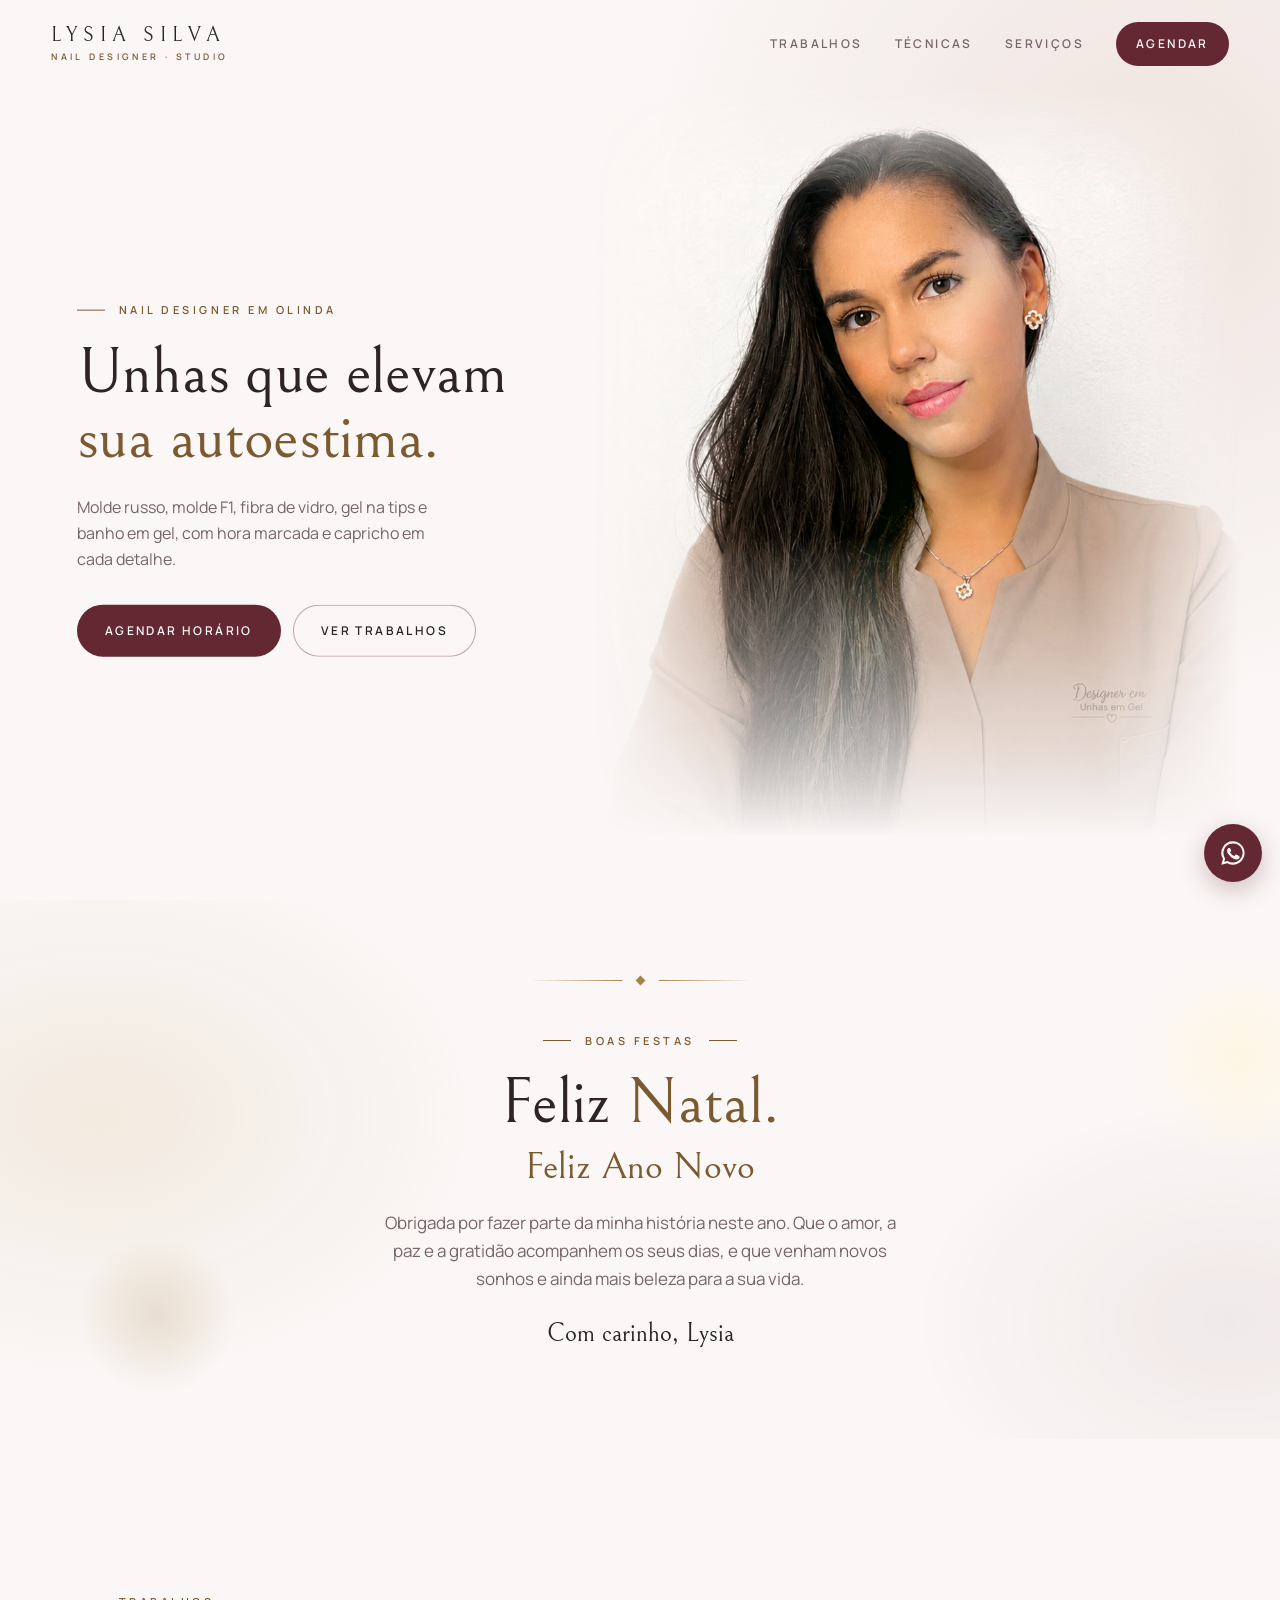
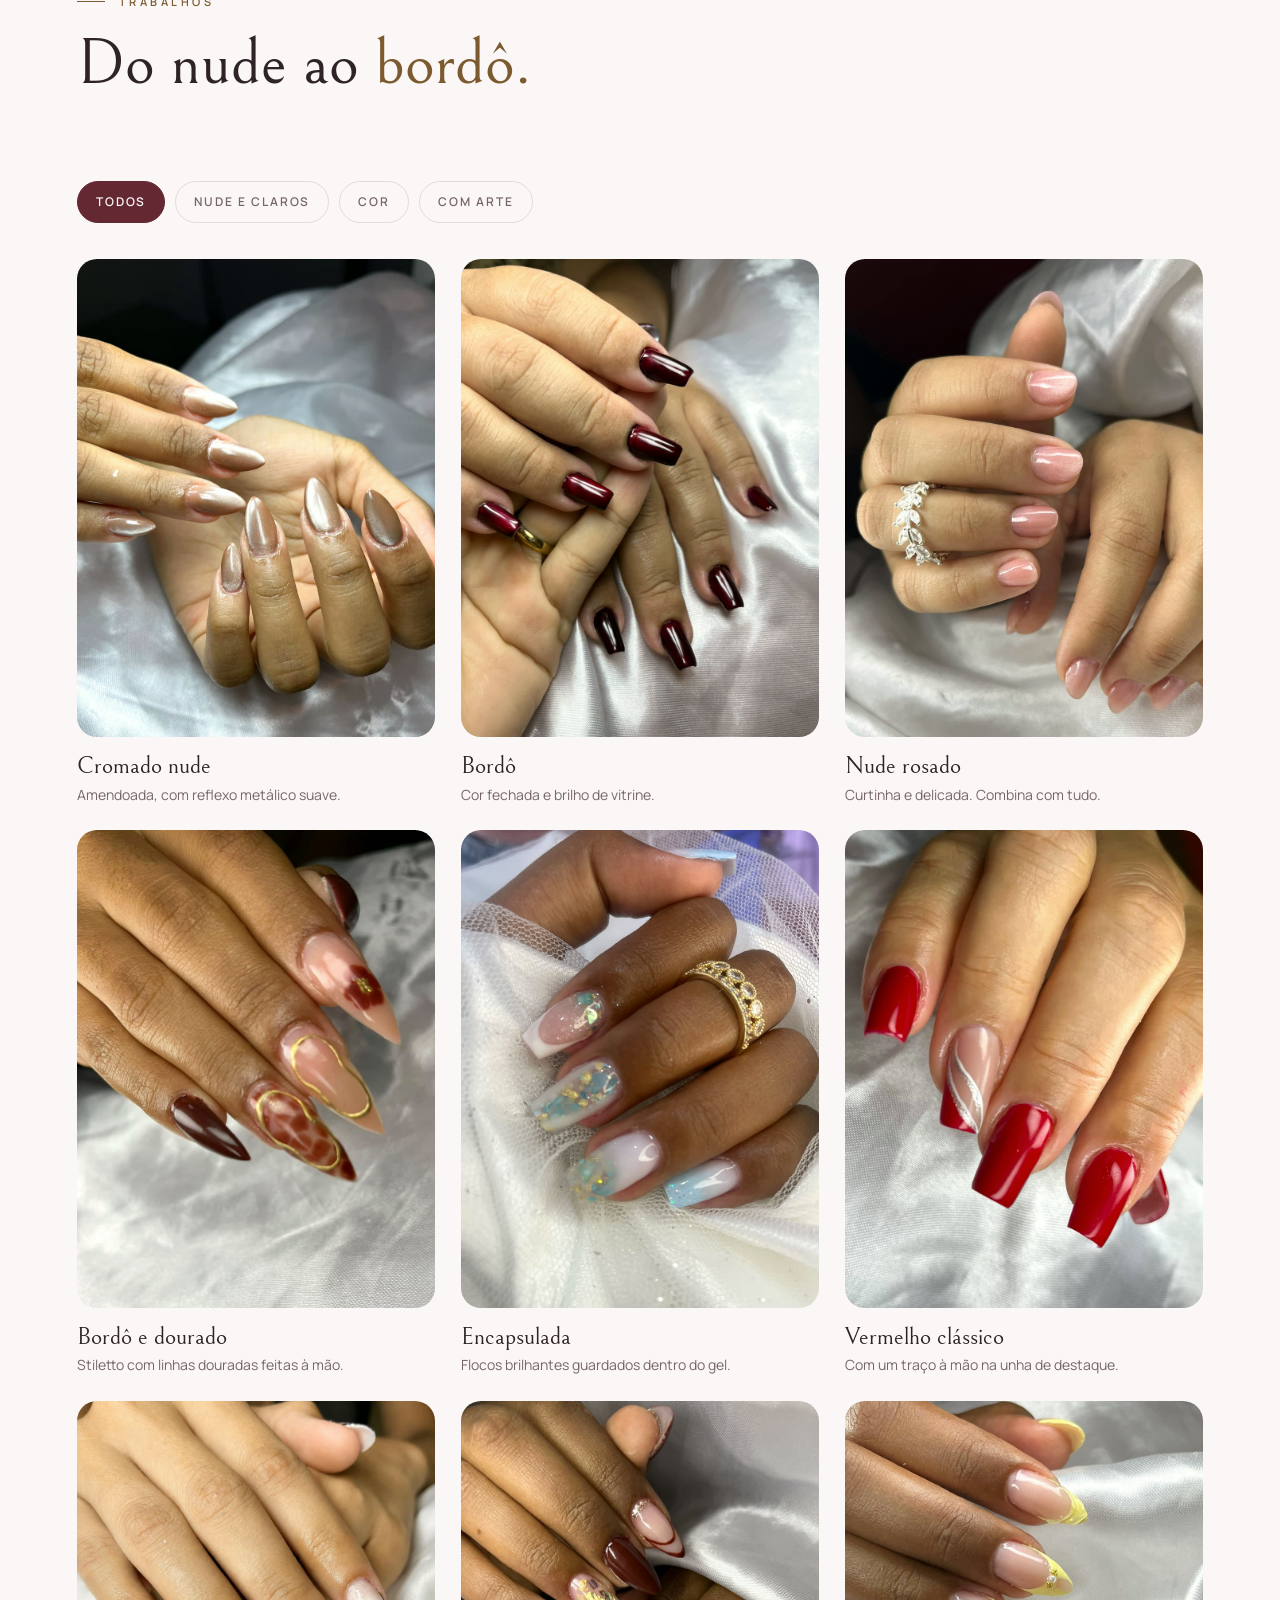
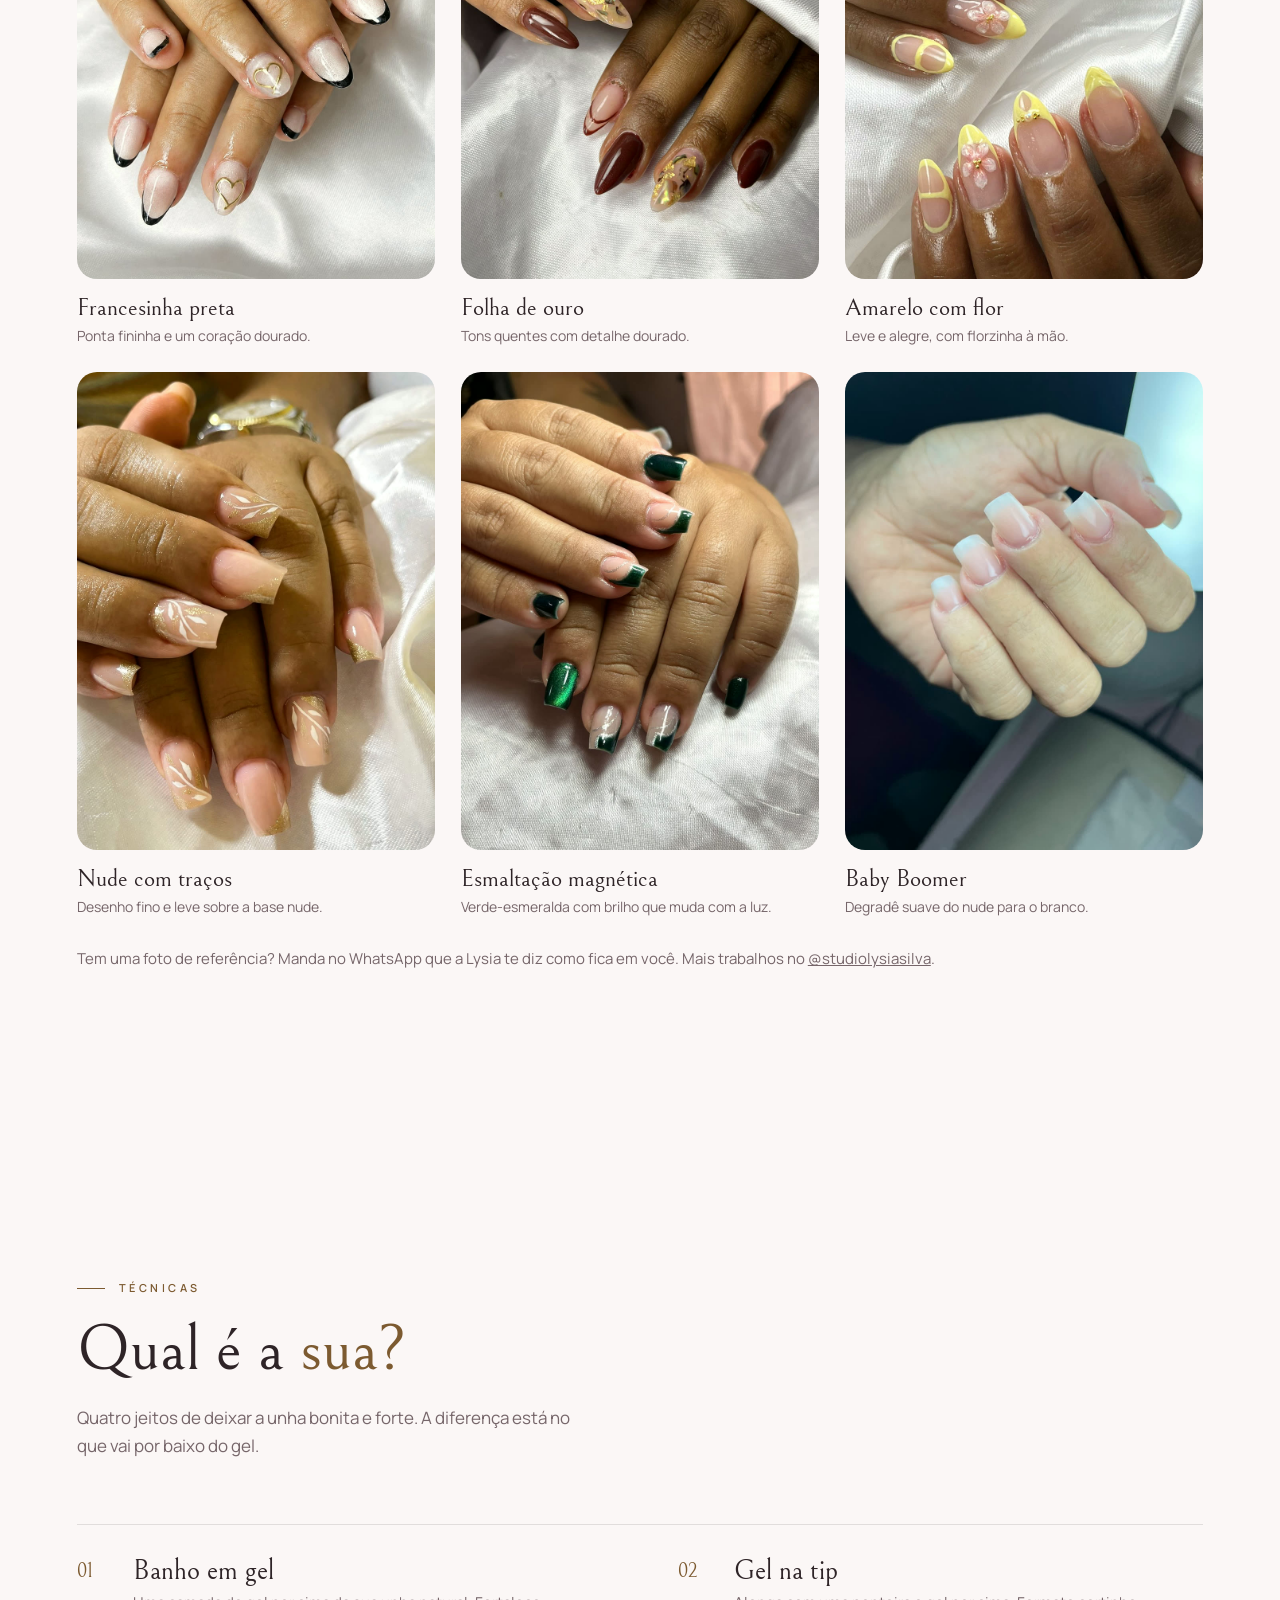
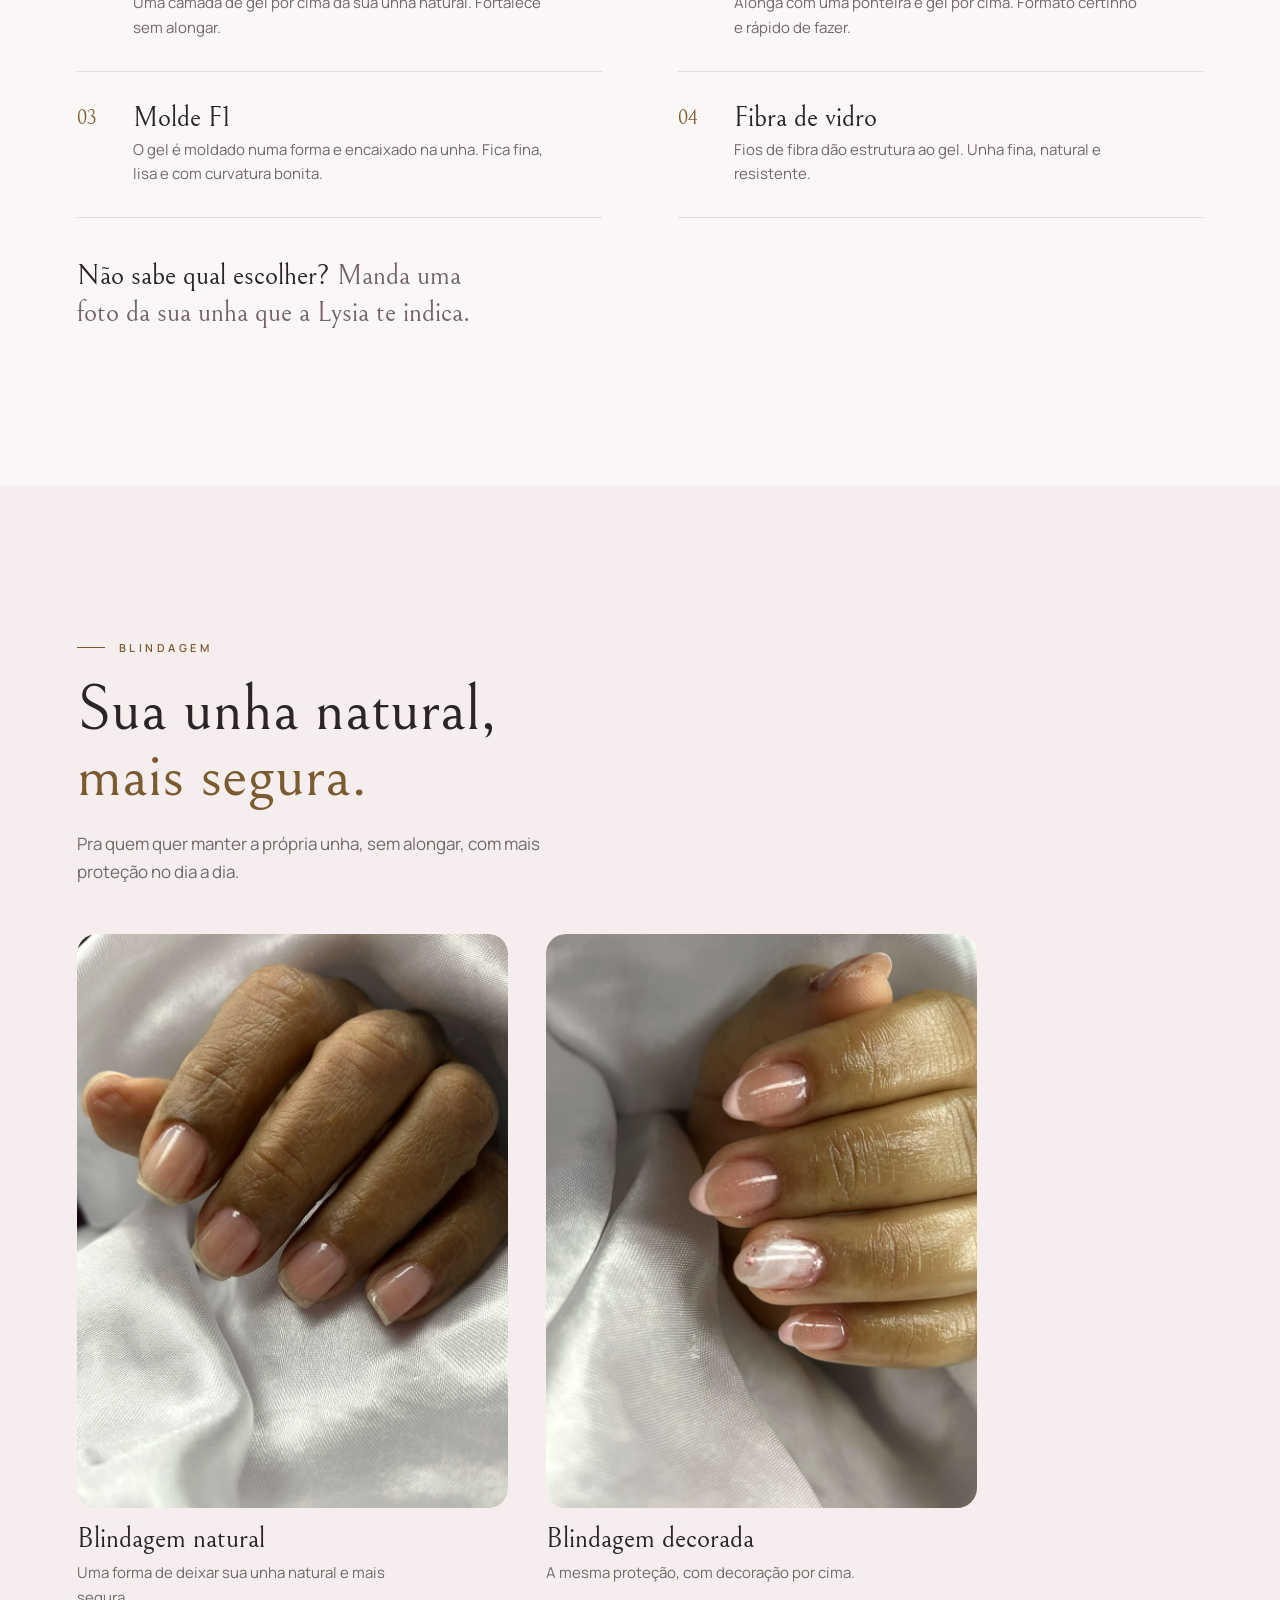
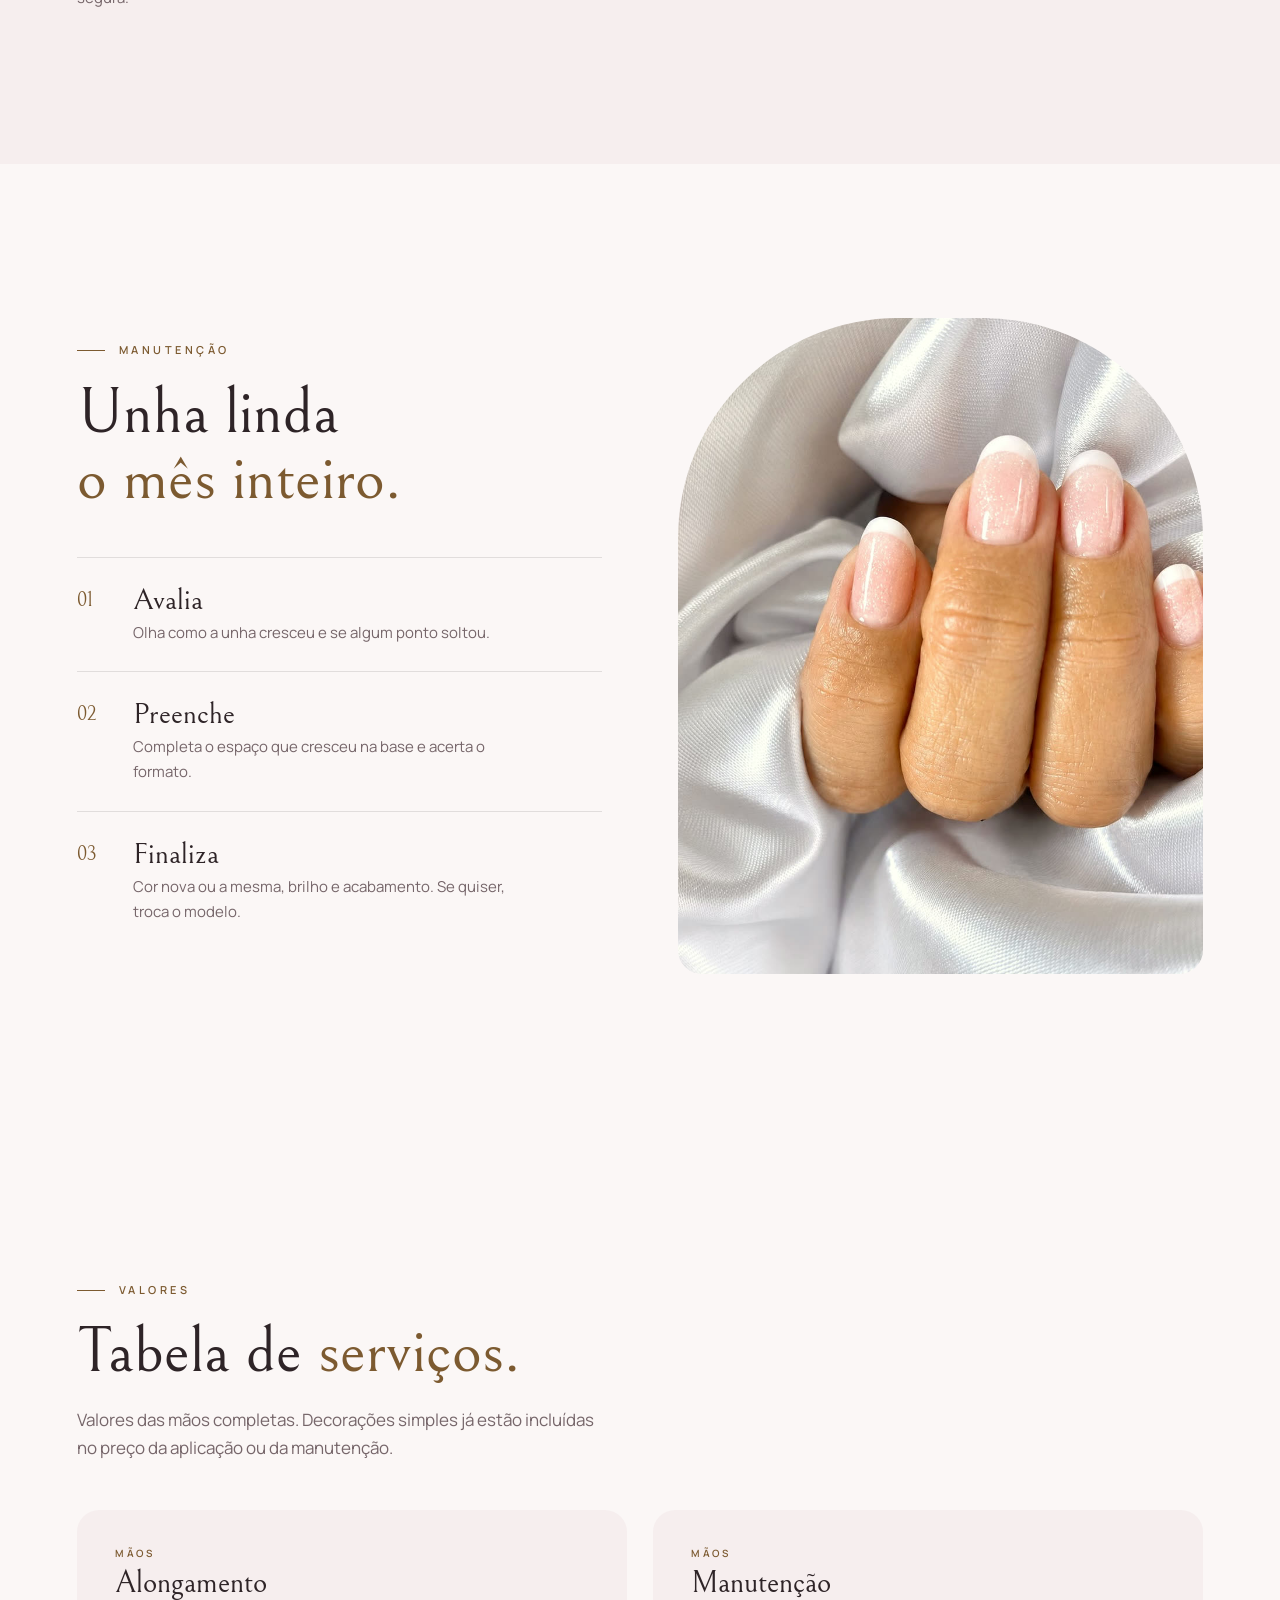
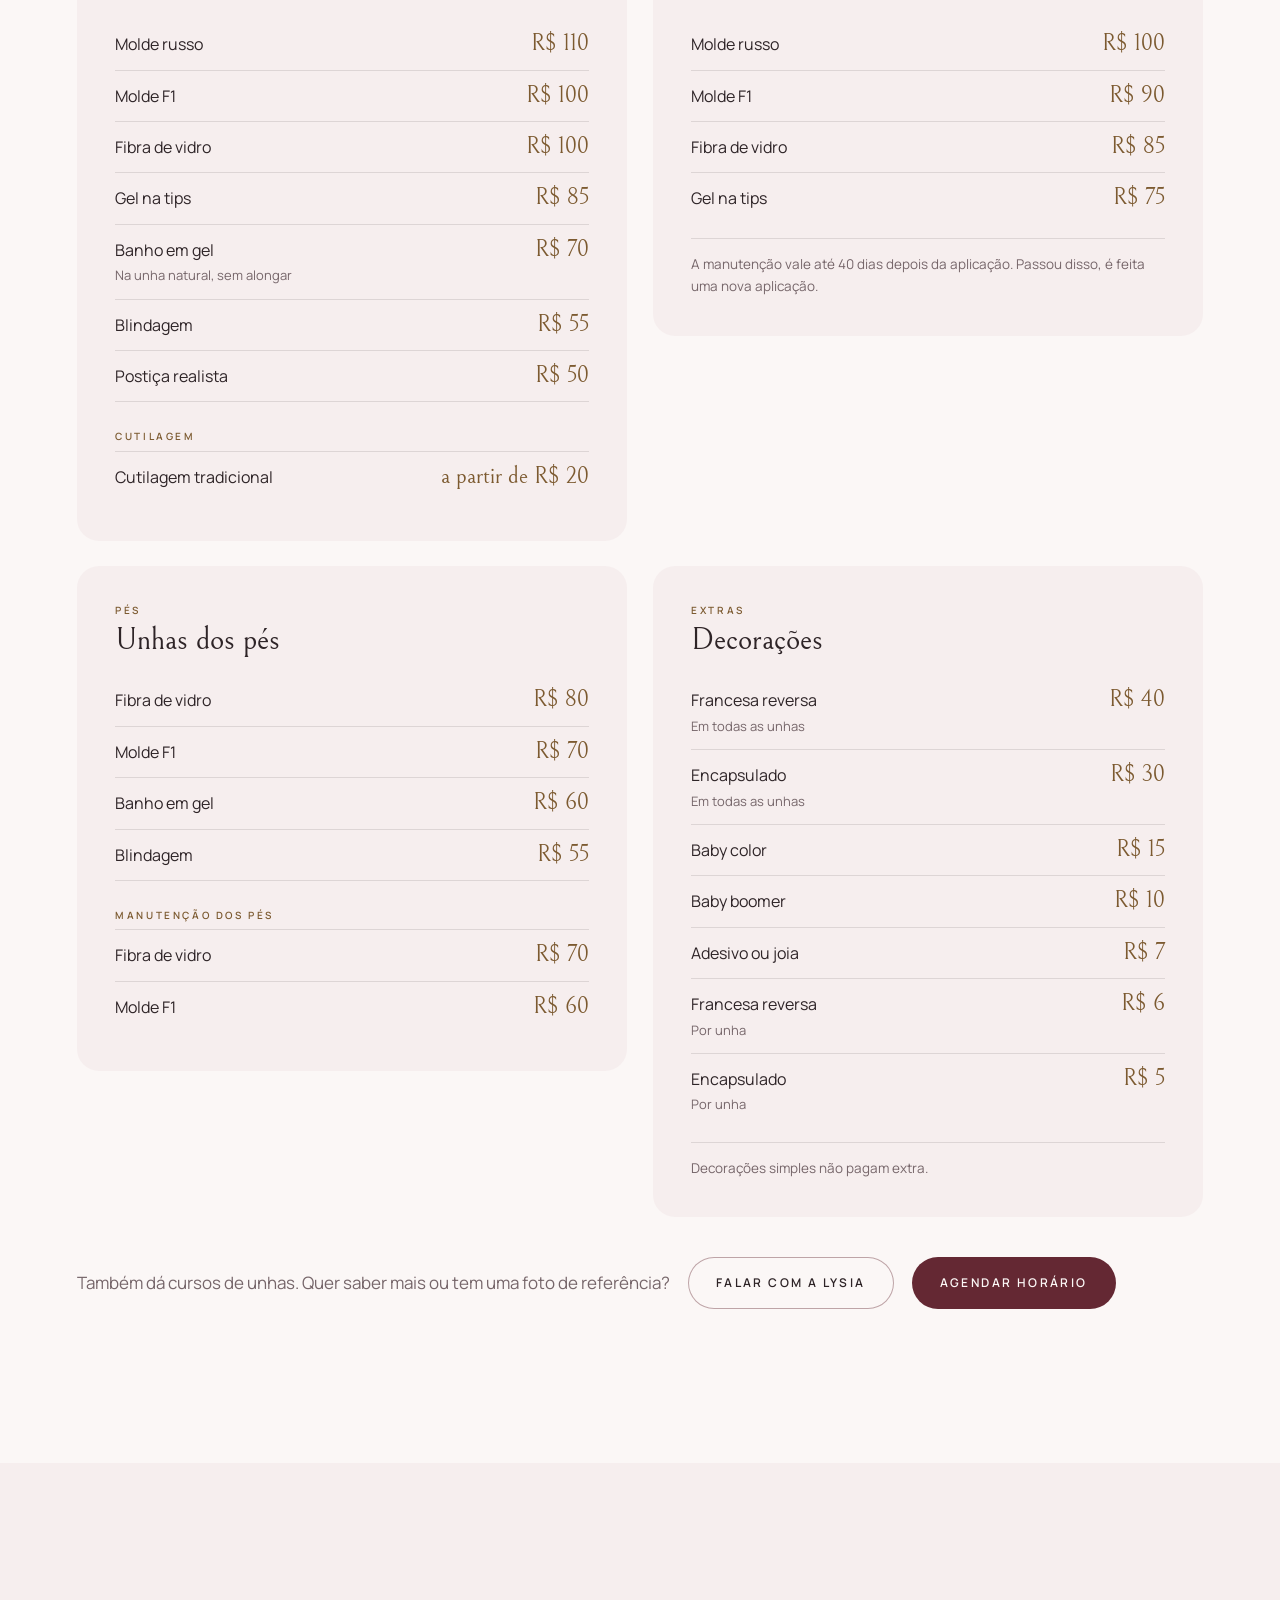
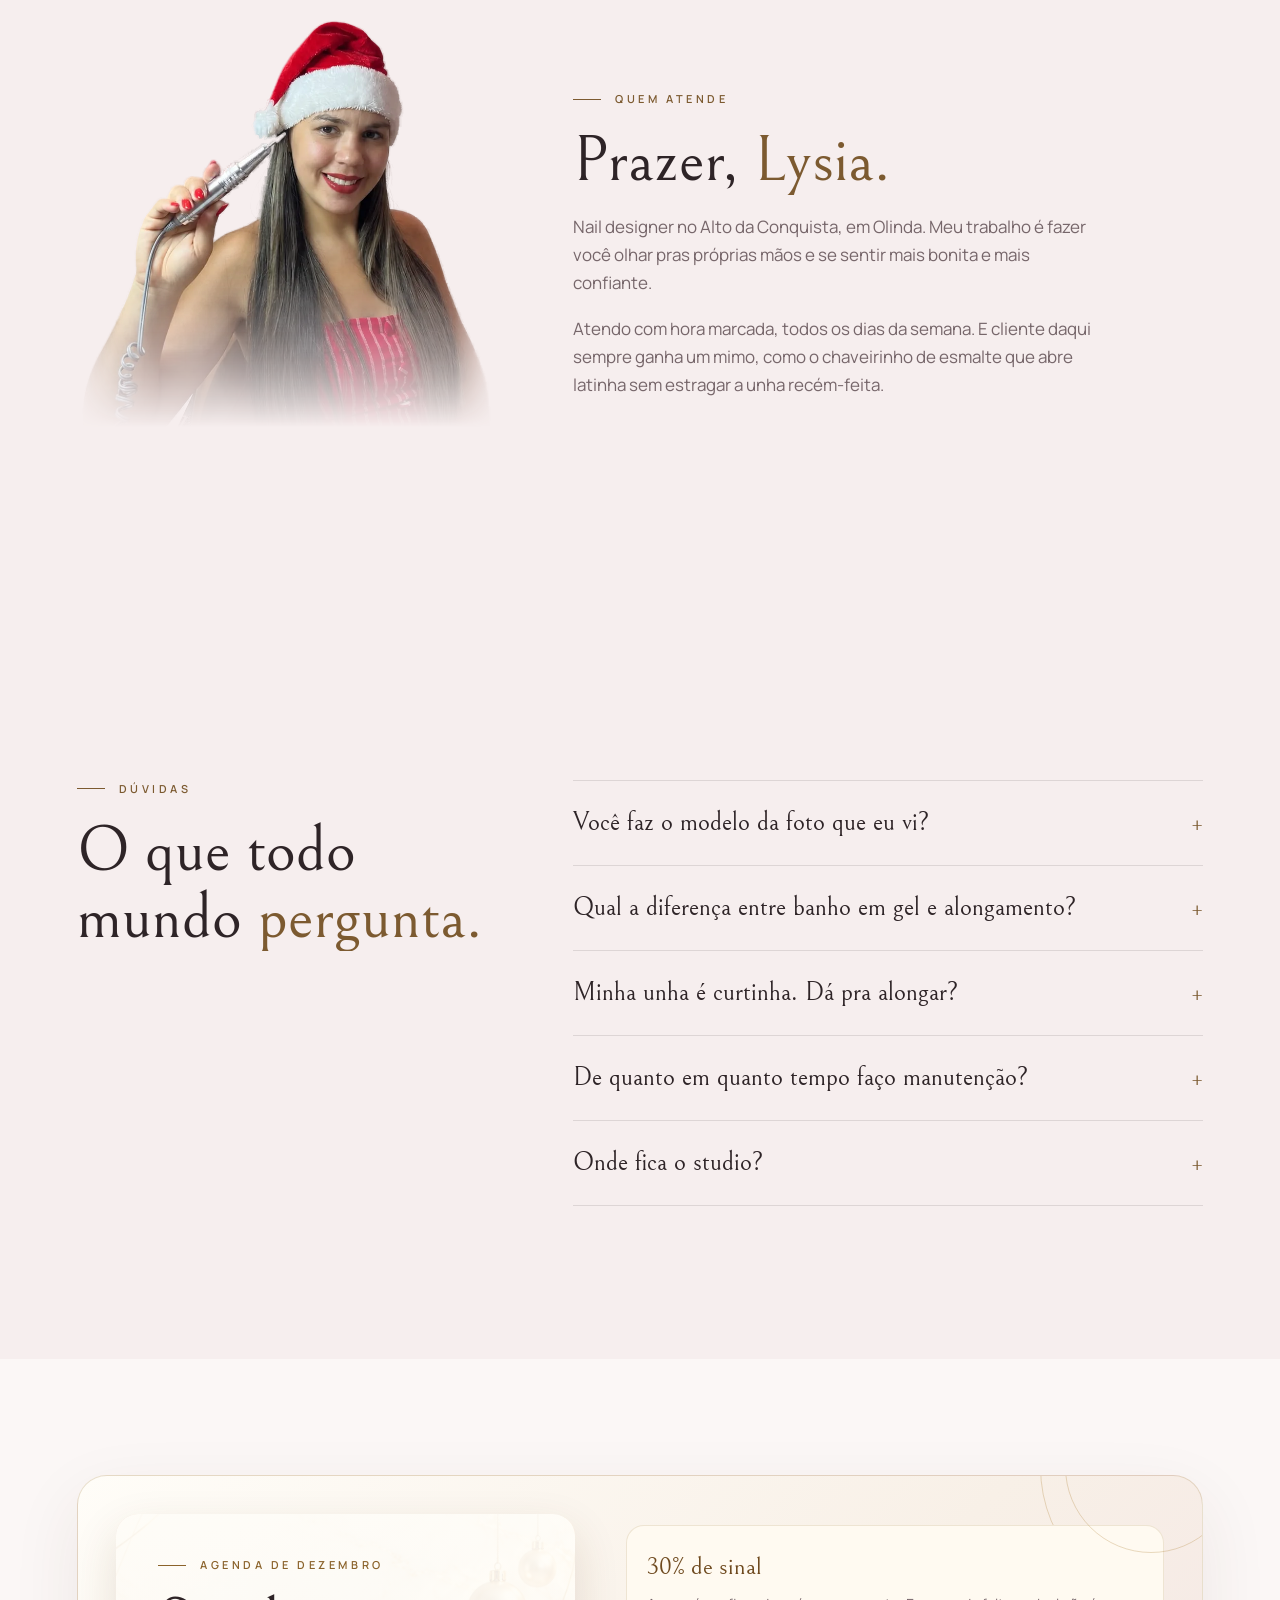
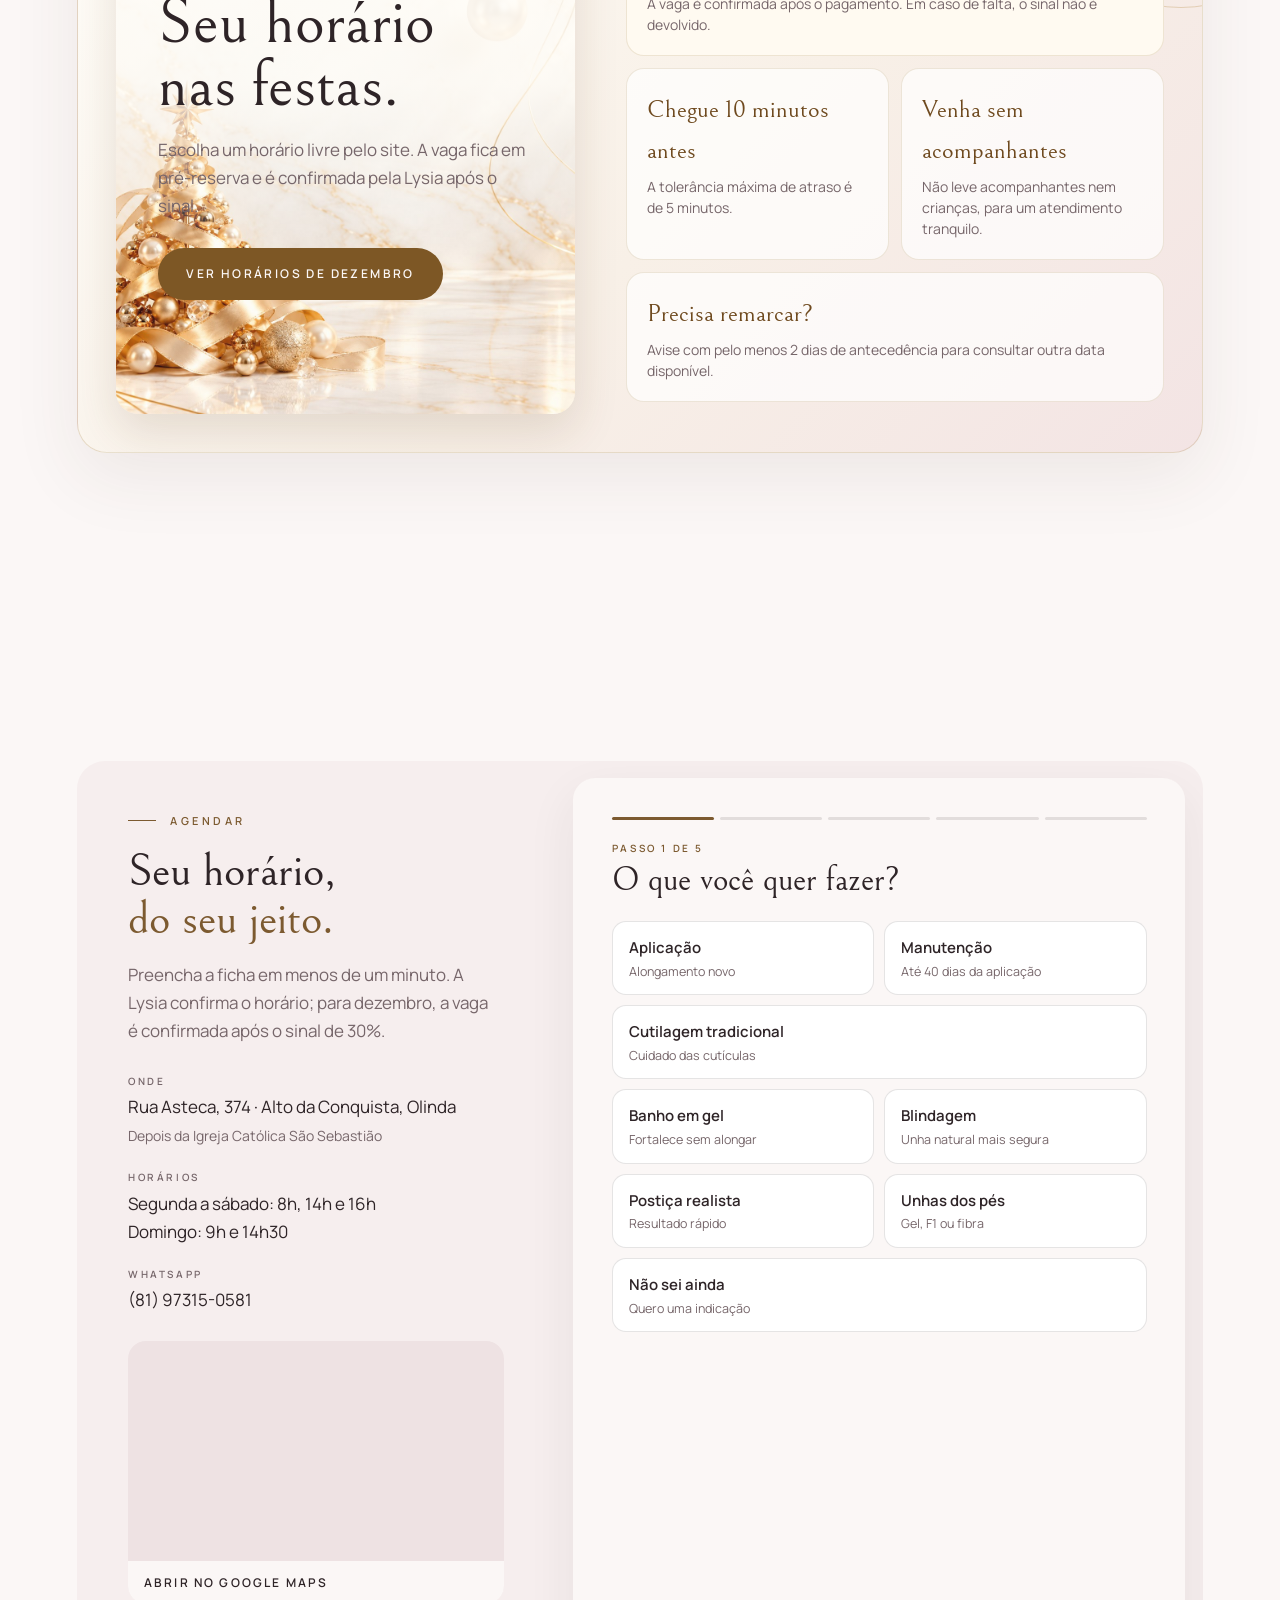
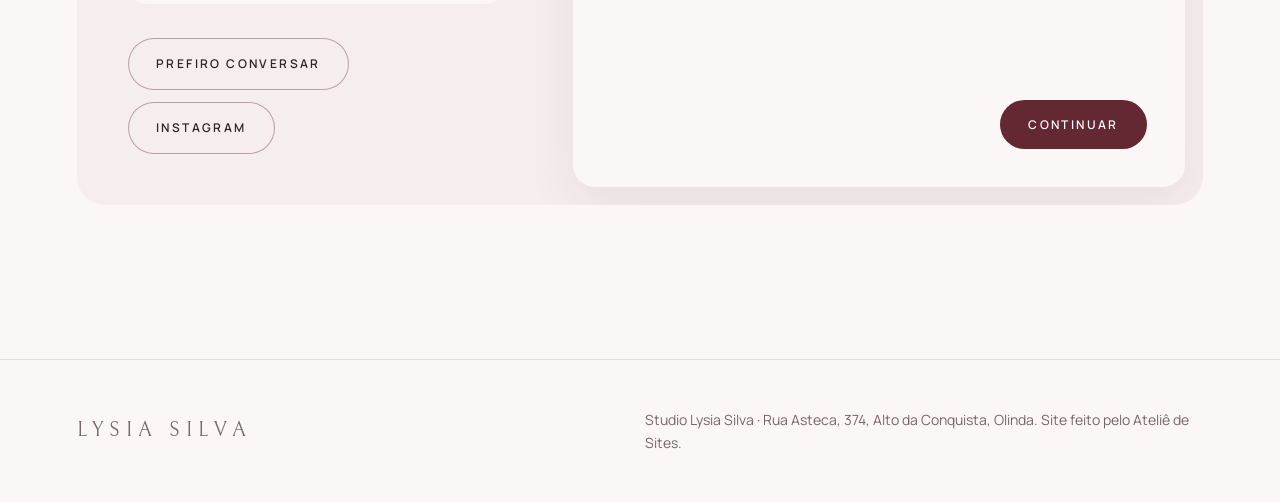
==== index.html @ 7dbb8e8a "Deixa a capa original e recorta só o retrato de baixo A foto de Natal sai do fundo, sem arco, e diss" ====
<!doctype html>
<html lang="pt-BR">
<head>
<meta charset="utf-8">
<meta name="viewport" content="width=device-width, initial-scale=1">
<title>Studio Lysia Silva · Nail designer em Olinda</title>
<meta name="description" content="Banho em gel, gel na tip, molde F1, fibra de vidro, manutenção e pé em gel em Olinda. Agende pelo WhatsApp com a nail designer Lysia Silva.">
<!-- TEMA DE NATAL: devolva o theme-color para #FAF7F4 -->
<meta name="theme-color" content="#FBF6F2">
<meta property="og:title" content="Studio Lysia Silva · Nail designer">
<meta property="og:description" content="Unhas em gel com capricho em cada detalhe. Olinda, PE.">
<meta property="og:image" content="https://studiolysiasilva.com.br/assets/lysia-capa.jpg">
<meta property="og:url" content="https://studiolysiasilva.com.br/">
<link rel="canonical" href="https://studiolysiasilva.com.br/">
<!-- TEMA DE NATAL: favicon original (fundo #FAF7F4, letras #2A2321):
     data:image/svg+xml,%3Csvg xmlns='http://www.w3.org/2000/svg' viewBox='0 0 64 64'%3E%3Crect width='64' height='64' rx='14' fill='%23FAF7F4'/%3E%3Ctext x='32' y='43' text-anchor='middle' font-family='Georgia,serif' font-size='28' fill='%232A2321'%3ELS%3C/text%3E%3C/svg%3E -->
<link rel="icon" href="data:image/svg+xml,%3Csvg xmlns='http://www.w3.org/2000/svg' viewBox='0 0 64 64'%3E%3Crect width='64' height='64' rx='14' fill='%23FBF6F2'/%3E%3Ctext x='32' y='43' text-anchor='middle' font-family='Georgia,serif' font-size='28' fill='%23642833'%3ELS%3C/text%3E%3C/svg%3E">
<link rel="preconnect" href="https://fonts.googleapis.com">
<link rel="preconnect" href="https://fonts.gstatic.com" crossorigin>
<link href="https://fonts.googleapis.com/css2?family=Bellefair&family=Manrope:wght@400;600&display=swap" rel="stylesheet">
<link rel="preload" as="image" href="assets/lysia-capa.jpg">
<script type="application/ld+json">
{"@context":"https://schema.org","@type":"NailSalon","name":"Studio Lysia Silva","telephone":"+55 81 97315-0581","address":{"@type":"PostalAddress","streetAddress":"Rua Asteca, 374, Alto da Conquista","addressLocality":"Olinda","addressRegion":"PE","addressCountry":"BR"},"image":"https://studiolysiasilva.com.br/assets/lysia-capa.jpg","sameAs":["https://www.instagram.com/studiolysiasilva/"]}
</script>
<style>

:root{
  --canvas:#FAF7F4;
  --panel:#F3EDE8;
  --panel-2:#EAE1DA;
  --ink:#2A2321;
  --accent:#2A2321;
  --accent-hover:#4A3E3A;
  --mocha:#9C7B6E;
  --mocha-light:#E9DCD3;
  --text-primary:#2A2321;
  --text-secondary:#766964;
  --line:rgba(42,35,33,.12);
  --ease-out:cubic-bezier(.22,1,.36,1);
  --ease-soft:cubic-bezier(.45,0,.2,1);
  --serif:"Bellefair",Georgia,serif;
  --sans:"Manrope",system-ui,sans-serif;
}
*{box-sizing:border-box;margin:0;padding:0}
html,body{overflow-x:hidden;overflow-x:clip}
html{scroll-behavior:smooth}
body{background:var(--canvas);color:var(--text-primary);font-family:var(--sans);font-size:17px;line-height:1.65;-webkit-font-smoothing:antialiased;animation:pageIn 1s var(--ease-out) both}
@keyframes pageIn{from{opacity:0}to{opacity:1}}
img{display:block;max-width:100%}
a{color:inherit}
.sr{position:absolute;width:1px;height:1px;overflow:hidden;clip:rect(0 0 0 0);white-space:nowrap}
.skip{position:fixed;left:16px;top:-60px;z-index:50;background:var(--ink);color:var(--canvas);padding:10px 16px;text-decoration:none;transition:top .3s var(--ease-out)}
.skip:focus{top:16px}
:focus-visible{outline:1px solid var(--ink);outline-offset:4px}

/* ambiente fixo: brilho nude que anda devagar */
.env{position:fixed;inset:0;z-index:-1;pointer-events:none;overflow:hidden}
.env::before{content:"";position:absolute;width:90vmax;height:90vmax;right:-35vmax;top:-30vmax;border-radius:50%;background:radial-gradient(circle,rgba(214,186,170,.32),rgba(214,186,170,0) 62%);animation:drift 100s var(--ease-soft) infinite alternate;animation-delay:-40s}
@keyframes drift{to{transform:translate(-60vmax,60vmax)}}

/* nav */
nav{position:fixed;top:0;left:0;right:0;z-index:20;display:flex;align-items:center;justify-content:space-between;padding:22px clamp(16px,4vw,56px);transition:background .5s var(--ease-out),padding .5s var(--ease-out),box-shadow .5s var(--ease-out)}
nav.solid{background:rgba(250,247,244,.9);backdrop-filter:blur(12px);padding-top:14px;padding-bottom:14px;box-shadow:0 1px 0 var(--line)}
.logo{text-decoration:none;display:flex;flex-direction:column;line-height:1}
.logo b{font-family:var(--serif);font-weight:400;font-size:26px;letter-spacing:.42em;margin-right:-.42em}
.logo small{font-size:9px;font-weight:600;letter-spacing:.38em;text-transform:uppercase;color:var(--mocha);margin-top:6px}
.navlinks{display:flex;gap:32px;align-items:center;font-size:12px;font-weight:600;letter-spacing:.2em;text-transform:uppercase}
.navlinks a{text-decoration:none;color:var(--text-secondary);transition:color .3s var(--ease-out)}
.navlinks a:hover{color:var(--text-primary)}
@media (max-width:860px){.navlinks a:not(.btn){display:none}}

.btn{position:relative;overflow:hidden;display:inline-flex;align-items:center;justify-content:center;font-family:var(--sans);font-weight:600;font-size:12px;letter-spacing:.2em;text-transform:uppercase;padding:16px 28px;border:0;border-radius:999px;cursor:pointer;text-decoration:none;background:var(--ink);color:var(--canvas) !important;transition:background .35s var(--ease-out),transform .35s var(--ease-out)}
.btn::after{content:"";position:absolute;top:0;bottom:0;width:36%;left:-60%;background:linear-gradient(100deg,rgba(255,255,255,0),rgba(255,255,255,.35),rgba(255,255,255,0));transform:skewX(-18deg);transition:left .8s var(--ease-out)}
.btn:hover{background:var(--accent-hover)}
.btn:hover::after{left:125%}
.btn.ghost{background:transparent;color:var(--text-primary) !important;box-shadow:inset 0 0 0 1px rgba(42,35,33,.35)}
.btn.ghost:hover{box-shadow:inset 0 0 0 1px var(--ink)}
.navlinks .btn{padding:12px 20px}
@media (pointer:coarse){.btn{min-height:44px}}

/* ---------- HERO: tela dividida, a foto troca de modelo enquanto rola ---------- */
.hero{position:relative;height:380vh}
.stage{position:sticky;top:0;height:100vh;height:100svh;overflow:hidden;display:grid;grid-template-columns:46% 54%}
.copy{position:relative}
.frame{position:relative;overflow:hidden;background:var(--panel);margin:88px clamp(16px,3vw,48px) 40px 0;border-radius:200px 200px 24px 24px}
.slide{position:absolute;inset:0;opacity:var(--o,0);will-change:opacity,transform}
.slide .photo{position:absolute;inset:0;background-size:cover;background-position:50% 50%;transform:scale(var(--z,1));will-change:transform}
.slide .glint{position:absolute;inset:0;overflow:hidden;mix-blend-mode:soft-light}
.slide .glint i{position:absolute;top:-20%;bottom:-20%;width:16%;left:0;transform:translateX(var(--gx,-200%)) skewX(-18deg);background:linear-gradient(90deg,rgba(255,255,255,0),rgba(255,255,255,.95) 50%,rgba(255,255,255,0));filter:blur(10px);opacity:var(--go,0)}
.style-tag{position:absolute;left:50%;bottom:22px;transform:translateX(-50%);font-size:11px;font-weight:600;letter-spacing:.26em;text-transform:uppercase;background:rgba(250,247,244,.88);backdrop-filter:blur(8px);padding:9px 16px;border-radius:999px;white-space:nowrap;transition:opacity .4s var(--ease-out)}
.band{position:absolute;left:clamp(16px,6vw,96px);right:clamp(16px,3vw,48px);top:50%;transform:translateY(-42%);opacity:0;pointer-events:none}
.band.live{pointer-events:auto}
.kicker{font-size:11px;font-weight:600;letter-spacing:.32em;text-transform:uppercase;color:var(--mocha);margin-bottom:22px;display:flex;align-items:center;gap:14px}
.kicker::before{content:"";width:28px;height:1px;background:currentColor}
.band h1,.band h2{font-family:var(--serif);font-weight:400;line-height:1.02;font-size:clamp(44px,5vw,82px);letter-spacing:-.005em}
.band em,.static-copy em{font-style:normal;color:var(--mocha)}
.band p{font-size:clamp(16px,1.2vw,18px);color:var(--text-secondary);max-width:36ch;margin-top:22px}
.band .row{display:flex;gap:12px;flex-wrap:wrap;margin-top:32px}
.count{position:absolute;left:clamp(16px,6vw,96px);bottom:40px;font-size:11px;font-weight:600;letter-spacing:.3em;color:var(--text-secondary);display:flex;align-items:center;gap:14px}
.count i{display:block;width:90px;height:1px;background:var(--line);position:relative;overflow:hidden}
.count i::after{content:"";position:absolute;inset:0;background:var(--ink);transform-origin:left;transform:scaleX(var(--pp,0))}
.w{display:inline-block;white-space:nowrap}
.c{display:inline-block}
/* entrada 1: letras acendem da esquerda pra direita, como o reflexo correndo */
.e-shine .c{--kc:clamp(0,(var(--k,0) - var(--th,0))*3.2,1);opacity:var(--kc);transform:translateY(calc((1 - var(--kc))*.35em))}
.e-shine p{opacity:clamp(0,(var(--k,0) - .5)*3,1)}
/* entrada 2: palavras sobem como camadas sendo aplicadas */
.e-layer .w{--kc:clamp(0,(var(--k,0) - var(--th,0))*3,1);opacity:var(--kc);transform:translateY(calc((1 - var(--kc))*28px))}
.e-layer p{opacity:clamp(0,(var(--k,0) - .55)*3,1)}
/* entrada 3: chegada em degraus */
.e-rise .w{--kc:clamp(0,(var(--k,0) - var(--th,0))*3,1);opacity:var(--kc);transform:translateY(calc((1 - var(--kc))*28px))}
.e-rise p{opacity:clamp(0,(var(--k,0) - .6)*4,1)}
.e-rise .row{--kb:clamp(0,(var(--k,0) - .75)*5,1);opacity:var(--kb);transform:translateY(calc((1 - var(--kb))*14px))}
@media (max-width:860px){
  .stage{grid-template-columns:1fr;grid-template-rows:56% 44%}
  .frame{margin:76px 16px 0;border-radius:140px 140px 20px 20px;grid-row:1}
  .copy{grid-row:2}
  .band{top:24px;transform:none;left:16px;right:16px}
  .band h1,.band h2{font-size:clamp(34px,9.5vw,50px)}
  .band p{margin-top:12px;font-size:15px}
  .band .row{margin-top:18px}
  .kicker{margin-bottom:12px}
  .count{bottom:20px;left:16px}
}
.static-copy{display:none}
@media (prefers-reduced-motion:reduce){
  .hero{height:auto}
  .stage{position:relative}
  .band,.count{display:none}
  .static-copy{display:block;position:absolute;left:clamp(16px,6vw,96px);right:16px;top:50%;transform:translateY(-45%)}
  .static-copy h1{font-family:var(--serif);font-weight:400;font-size:clamp(40px,5vw,78px);line-height:1.04}
  .static-copy p{color:var(--text-secondary);margin-top:18px;max-width:36ch}
  .static-copy .row{display:flex;gap:12px;flex-wrap:wrap;margin-top:28px}
}
@media (prefers-reduced-motion:reduce) and (max-width:860px){.static-copy{top:20px;transform:none}}

/* ---------- SEÇÕES ---------- */
section{position:relative;padding:clamp(96px,12vw,170px) clamp(16px,6vw,96px)}
.wrap{max-width:1180px;margin:0 auto}
.label{font-size:11px;font-weight:600;letter-spacing:.32em;text-transform:uppercase;color:var(--mocha);display:flex;align-items:center;gap:14px}
.label::before{content:"";width:28px;height:1px;background:currentColor}
h2.title{font-family:var(--serif);font-weight:400;font-size:clamp(40px,5vw,72px);line-height:1.04;margin-top:20px;max-width:15ch}
.lede{color:var(--text-secondary);max-width:52ch;margin-top:20px}

/* palavra com reflexo (assinatura repetida nos títulos) */
.gloss{display:inline-block;background:linear-gradient(100deg,var(--mocha) 0%,var(--mocha) 42%,#F5E6DD 50%,var(--mocha) 58%,var(--mocha) 100%);background-size:260% 100%;background-position:100% 0;-webkit-background-clip:text;background-clip:text;-webkit-text-fill-color:transparent;transition:background-position 1.8s var(--ease-out) .35s}
.in .gloss,.gloss.in{background-position:0 0}

/* modelos: galeria com filtro por estilo */
#modelos{padding-top:clamp(80px,9vw,130px)}
.chips{display:flex;flex-wrap:wrap;gap:10px;margin-top:36px}
.chip{font:inherit;font-size:12px;font-weight:600;letter-spacing:.16em;text-transform:uppercase;padding:10px 18px;border-radius:999px;border:1px solid var(--line);background:transparent;color:var(--text-secondary);cursor:pointer;transition:background .3s var(--ease-out),color .3s var(--ease-out),border-color .3s var(--ease-out)}
.chip:hover{border-color:var(--ink);color:var(--ink)}
.chip[aria-pressed="true"]{background:var(--ink);border-color:var(--ink);color:var(--canvas)}
.gallery{display:grid;grid-template-columns:repeat(3,1fr);gap:clamp(14px,2vw,26px);margin-top:36px}
.card{position:relative;transition:opacity .5s var(--ease-out),transform .5s var(--ease-out)}
.gallery .card.rv.dim{opacity:.18;transform:scale(.97)}
.card figure{aspect-ratio:3/4;overflow:hidden;border-radius:18px;background:var(--panel)}
.card:nth-child(3n+2) figure{border-radius:120px 120px 18px 18px}
.card img{width:100%;height:100%;object-fit:cover;transition:transform 1.2s var(--ease-out)}
.card:hover img{transform:scale(1.04)}
.card h3{font-family:var(--serif);font-weight:400;font-size:26px;margin-top:16px;line-height:1.1}
.card p{color:var(--text-secondary);font-size:14px;margin-top:4px}
.gallery-note{margin-top:30px;color:var(--text-secondary);font-size:15px}
@media (max-width:860px){.gallery{grid-template-columns:1fr 1fr}.card:nth-child(3n+2) figure{border-radius:18px}.card:nth-child(odd) figure{border-radius:90px 90px 16px 16px}}

/* dores: lista numerada em duas colunas */
#dores{background:var(--panel)}
.pains{display:grid;grid-template-columns:1fr 1fr;gap:0 clamp(32px,6vw,96px);margin-top:64px;border-top:1px solid var(--line)}
.pain{display:grid;grid-template-columns:56px 1fr;gap:4px 0;padding:30px 0;border-bottom:1px solid var(--line)}
.pain span{font-family:var(--serif);font-size:20px;color:var(--mocha);grid-row:span 2}
.pain h3{font-family:var(--serif);font-weight:400;font-size:28px;line-height:1.15}
.pain p{color:var(--text-secondary);font-size:15px}
.fix{margin-top:40px;font-family:var(--serif);font-size:clamp(24px,2.2vw,32px);line-height:1.3;max-width:30ch}
.fix span{color:var(--text-secondary)}
@media (max-width:760px){.pains{grid-template-columns:1fr}}

/* como é feito: passos à esquerda, foto à direita */
.how{display:grid;grid-template-columns:1fr 1fr;gap:clamp(32px,6vw,96px);align-items:center}
.how figure{position:relative;aspect-ratio:4/5;overflow:hidden;border-radius:220px 220px 24px 24px}
.how figure img{width:100%;height:100%;object-fit:cover;transform:scale(1.08);transition:transform 1.8s var(--ease-out)}
.how figure.in img{transform:scale(1)}
.steps{list-style:none;margin-top:44px;counter-reset:s}
.steps li{padding:26px 0;border-top:1px solid var(--line);display:grid;grid-template-columns:56px 1fr;gap:4px 0}
.steps li::before{counter-increment:s;content:"0" counter(s);font-family:var(--serif);font-size:20px;color:var(--mocha);grid-row:span 2}
.steps b{font-family:var(--serif);font-weight:400;font-size:30px;line-height:1.1}
.steps span{color:var(--text-secondary);font-size:15px;max-width:42ch}
@media (max-width:860px){.how{grid-template-columns:1fr}.how figure{aspect-ratio:4/3;border-radius:24px}}

/* cabine: segure para curar */
#cabine{background:var(--panel)}
.cure{display:grid;grid-template-columns:1.25fr .75fr;gap:clamp(32px,5vw,80px);align-items:center;margin-top:64px}
.booth{position:relative;overflow:hidden;aspect-ratio:4/3;background:var(--panel-2);border-radius:24px}
.booth img{position:absolute;inset:0;width:100%;height:100%;object-fit:cover}
.booth .gl{opacity:var(--cp,0)}
.booth .uv{position:absolute;inset:0;pointer-events:none;background:radial-gradient(ellipse 85% 70% at 50% 0%,rgba(150,110,255,.5),rgba(150,110,255,0) 70%);opacity:calc(var(--on,0)*.85);transition:opacity .4s var(--ease-out);mix-blend-mode:multiply}
.booth .tag{position:absolute;font-size:11px;font-weight:600;letter-spacing:.24em;text-transform:uppercase;color:var(--ink);background:rgba(250,247,244,.88);padding:8px 14px;border-radius:999px;backdrop-filter:blur(8px)}
.booth .timer{right:16px;top:16px;font-variant-numeric:tabular-nums}
.booth .state{left:16px;bottom:16px}
.cure ol{list-style:none}
.cure li{padding:18px 0;border-top:1px solid var(--line);opacity:.38;transition:opacity .6s var(--ease-out)}
.cure li b{font-family:var(--serif);font-weight:400;font-size:26px;display:block}
.cure li span{color:var(--text-secondary);font-size:15px}
.cure li.lit{opacity:1}
.hold{margin-top:30px;user-select:none;-webkit-user-select:none;touch-action:none}
.hold .fill{position:absolute;inset:0;background:var(--mocha);transform-origin:left;transform:scaleX(var(--hp,0))}
.hold span{position:relative;z-index:1}
.cure.done .hold{pointer-events:none;opacity:.55}
@media (max-width:860px){.cure{grid-template-columns:1fr}}

/* preços: cardápio em duas colunas */
.menu{margin-top:64px;display:grid;grid-template-columns:1fr 1fr;gap:0 clamp(32px,6vw,96px)}
.item{display:grid;grid-template-columns:1fr auto;gap:6px 24px;align-items:baseline;padding:28px 0;border-top:1px solid var(--line)}
.item h3{font-family:var(--serif);font-weight:400;font-size:30px;line-height:1.1}
.item .price{font-family:var(--serif);font-size:26px;color:var(--mocha)}
.item p{grid-column:1/-1;color:var(--text-secondary);font-size:15px;max-width:44ch}
.item small{font-size:11px;font-weight:600;letter-spacing:.24em;text-transform:uppercase;color:var(--text-secondary)}
@media (max-width:860px){.menu{grid-template-columns:1fr}}

/* dúvidas */
#duvidas{background:var(--panel)}
.faq{display:grid;grid-template-columns:.8fr 1.2fr;gap:clamp(32px,6vw,96px);align-items:start}
.faq .head{position:sticky;top:130px}
.faq details{border-top:1px solid var(--line)}
.faq details:last-child{border-bottom:1px solid var(--line)}
.faq summary{list-style:none;cursor:pointer;display:flex;justify-content:space-between;align-items:baseline;gap:24px;padding:26px 0;font-family:var(--serif);font-size:clamp(23px,2vw,28px);line-height:1.25}
.faq summary::-webkit-details-marker{display:none}
.faq summary i{font-style:normal;font-size:22px;color:var(--mocha);transition:transform .4s var(--ease-out)}
.faq details[open] summary i{transform:rotate(45deg)}
.faq .a{color:var(--text-secondary);padding:0 0 26px;max-width:60ch}
@media (max-width:860px){.faq{grid-template-columns:1fr}.faq .head{position:static}}

/* agendar */
.book{display:grid;grid-template-columns:1fr 1fr;background:var(--panel);border-radius:28px;overflow:hidden}
.book .pic{min-height:500px;background:url("assets/agendar.jpg") 50% 60%/cover}
.book form{padding:clamp(28px,4vw,64px)}
.book h2{font-family:var(--serif);font-weight:400;font-size:clamp(36px,3.6vw,54px);line-height:1.05;margin-top:18px}
.book .small{color:var(--text-secondary);font-size:15px;margin-top:12px}
.field{margin-top:20px}
.field label{display:block;font-size:10px;font-weight:600;letter-spacing:.26em;text-transform:uppercase;color:var(--text-secondary);margin-bottom:8px}
.field input,.field select{width:100%;font:inherit;font-size:16px;color:var(--text-primary);background:transparent;border:0;border-bottom:1px solid rgba(42,35,33,.4);padding:10px 0;transition:border-color .3s var(--ease-out)}
.field input::placeholder{color:#9D918C}
.field input:focus,.field select:focus{outline:none;border-color:var(--ink)}
.two{display:grid;grid-template-columns:1fr 1fr;gap:20px}
.book .btn{margin-top:34px;width:100%}
.ok{display:none;margin-top:24px;padding:20px;border:1px solid var(--line);border-radius:16px}
.ok b{font-family:var(--serif);font-weight:400;font-size:26px;display:block}
.sent .ok{display:block}
.sent .fields{opacity:.3;pointer-events:none}
@media (max-width:860px){.book{grid-template-columns:1fr}.book .pic{min-height:320px}.two{grid-template-columns:1fr}}

footer{padding:48px clamp(16px,6vw,96px);border-top:1px solid var(--line);font-size:14px;color:var(--text-secondary)}
footer .wrap{display:flex;justify-content:space-between;gap:24px;flex-wrap:wrap;align-items:center}
footer .note{max-width:62ch}

.rv{opacity:0;transform:translateY(26px);transition:opacity 1s var(--ease-out),transform 1s var(--ease-out)}
.rv.in{opacity:1;transform:none}
.stagger .rv:nth-child(2){transition-delay:.1s}
.stagger .rv:nth-child(3){transition-delay:.2s}
.stagger .rv:nth-child(4){transition-delay:.3s}
.stagger .rv:nth-child(5){transition-delay:.4s}
.stagger .rv:nth-child(6){transition-delay:.5s}
.stagger .rv.done:nth-child(n){transition-delay:0s}

/* elemento vivo: o traço dos rótulos respira devagar */
.alive .label::before{animation:breathe 5s var(--ease-soft) infinite;animation-delay:-1.5s;transform-origin:left}
@keyframes breathe{50%{transform:scaleX(.45);opacity:.6}}

body.paused *,body.paused *::before,body.paused *::after{animation-play-state:paused !important}

@media (prefers-reduced-motion:reduce){
  *,*::before,*::after{animation:none !important;transition:none !important;transition-delay:0s !important}
  .rv{opacity:1;transform:none}
  .how figure img{transform:none}
  .gloss{background-position:0 0}
  html{scroll-behavior:auto}
}


/* paleta rosé da Lysia (por cima do Lume) */
:root{
  --canvas:#FBF7F6;
  --panel:#F6EEEE;
  --panel-2:#EEE2E3;
  --ink:#2E2427;
  --accent:#2E2427;
  --accent-hover:#4A3A3F;
  --mocha:#9E6872;
  --mocha-light:#F1DFE2;
  --text-primary:#2E2427;
  --text-secondary:#76666A;
  --line:rgba(46,36,39,.12);
}
html,body{overflow-x:clip}
.count{display:none}
.hero{height:100vh;height:100svh}
/* capa: retrato que some no cenário (parede da foto = cor do fundo; bordas chegam a zero nos 4 lados) */
.hero .frame{background:none;border-radius:0;-webkit-mask-image:linear-gradient(to right,transparent 0,#000 22%,#000 78%,transparent 100%),linear-gradient(to bottom,transparent 0,#000 14%,#000 58%,transparent 97%);-webkit-mask-composite:source-in;mask-image:linear-gradient(to right,transparent 0,#000 22%,#000 78%,transparent 100%),linear-gradient(to bottom,transparent 0,#000 14%,#000 58%,transparent 97%);mask-composite:intersect}
.hero .slide{will-change:auto}
/* celular: capa em fluxo normal, o texto ocupa o que precisar (nada cortado em tela baixa) */
@media (max-width:860px){
  .hero{height:auto}
  .stage{position:relative;height:auto;display:flex;flex-direction:column;overflow:visible}
  .frame{order:-1;flex:none;height:min(58svh,560px);min-height:320px}
  .copy{padding:26px 0 40px}
  .band,.static-copy{position:relative;top:auto;left:auto;right:auto;transform:none;padding:0 16px}
  .band .row,.static-copy .row{gap:10px}
  /* celular: transição das bordas um pouco mais curta, pra foto não encolher */
  .hero .frame{-webkit-mask-image:linear-gradient(to right,transparent 0,#000 14%,#000 86%,transparent 100%),linear-gradient(to bottom,transparent 0,#000 10%,#000 64%,transparent 98%);mask-image:linear-gradient(to right,transparent 0,#000 14%,#000 86%,transparent 100%),linear-gradient(to bottom,transparent 0,#000 10%,#000 64%,transparent 98%)}
}
.gloss{background-image:linear-gradient(100deg,var(--mocha) 0%,var(--mocha) 42%,#FFEFF2 50%,var(--mocha) 58%,var(--mocha) 100%)}
@media (prefers-reduced-motion:no-preference){
  section.alive .title.done .gloss{animation:brilho 8s var(--ease-soft) 1.5s infinite}
}
@keyframes brilho{0%{background-position:100% 0}20%,100%{background-position:0 0}}
.gallery .card:nth-child(n) figure{border-radius:20px}
.card h3{font-size:24px}
.card p{line-height:1.5}
.logo b{font-size:20px;letter-spacing:.3em;margin-right:-.3em}

/* técnicas */
.pain p{max-width:46ch}

/* blindagem: duas fotos lado a lado */
#blindagem{background:var(--panel)}
.duo{display:grid;grid-template-columns:minmax(0,1fr) minmax(0,1fr);gap:clamp(18px,3vw,40px);margin-top:48px;max-width:900px}
.duo figure{aspect-ratio:3/4;overflow:hidden;border-radius:20px;background:var(--panel-2)}
.duo img{width:100%;height:100%;object-fit:cover}
.duo h3{font-family:var(--serif);font-weight:400;font-size:clamp(24px,2.2vw,30px);margin-top:16px;line-height:1.1}
.duo p{color:var(--text-secondary);font-size:15px;margin-top:6px;max-width:40ch}
@media (max-width:520px){.duo{gap:14px}.duo h3{font-size:21px}.duo p{font-size:14px}}

/* tabela de preços */
.precos{display:grid;grid-template-columns:1fr 1fr;gap:clamp(16px,2vw,28px);margin-top:48px;align-items:start}
.preco{background:var(--panel);border-radius:22px;padding:clamp(24px,3vw,40px)}
.preco h3{font-family:var(--serif);font-weight:400;font-size:clamp(28px,2.4vw,34px);line-height:1.1}
.preco h3 small{display:block;font-family:var(--sans);font-size:10px;font-weight:600;letter-spacing:.26em;text-transform:uppercase;color:var(--mocha);margin-bottom:8px}
.preco ul{list-style:none;padding:0;margin:18px 0 0}
.preco li{display:flex;align-items:baseline;gap:12px;padding:12px 0;border-bottom:1px solid var(--line);font-size:16px}
.preco li:last-child{border-bottom:0}
.preco li span{flex:1}
.preco li em{display:block;font-style:normal;font-size:13px;color:var(--text-secondary);margin-top:2px}
.preco li b{font-family:var(--serif);font-weight:400;font-size:23px;line-height:1;color:var(--mocha);white-space:nowrap}
.preco li.sub{display:block;padding:26px 0 6px;font-size:10px;font-weight:600;letter-spacing:.26em;text-transform:uppercase;color:var(--mocha)}
.preco .obs{margin-top:14px;padding-top:14px;border-top:1px solid var(--line);font-size:13.5px;color:var(--text-secondary)}
@media (max-width:760px){.precos{grid-template-columns:1fr}}

/* serviços sem preço */
.item{grid-template-columns:1fr}
.menu h4{grid-column:1/-1;font-size:11px;font-weight:600;letter-spacing:.32em;text-transform:uppercase;color:var(--mocha);margin-top:40px}
.menu .col h4:first-child{margin-top:0}
.menu .col{display:flex;flex-direction:column}
.menu .item{padding:22px 0}
.menu .item h3{font-size:26px}
.menu-note{margin-top:40px;display:flex;gap:18px;flex-wrap:wrap;align-items:center;color:var(--text-secondary)}

/* sobre */
#sobre{background:var(--panel)}
.about{display:grid;grid-template-columns:.8fr 1.2fr;gap:clamp(32px,6vw,96px);align-items:center}
.about figure{aspect-ratio:4/5;overflow:hidden;border-radius:220px 220px 24px 24px}
.about figure img{width:100%;height:100%;object-fit:cover;object-position:50% 30%}
.about p{color:var(--text-secondary);margin-top:18px;max-width:52ch}
@media (max-width:860px){.about{grid-template-columns:1fr}.about figure{aspect-ratio:1/1;border-radius:160px 160px 24px 24px}}

/* agendar */
.visit{display:grid;grid-template-columns:.85fr 1.15fr;background:var(--panel);border-radius:28px;overflow:hidden}
.visit .info{padding:clamp(28px,4vw,64px)}
.visit h2{font-family:var(--serif);font-weight:400;font-size:clamp(36px,3.6vw,54px);line-height:1.05;margin-top:18px}
.visit .info>p{color:var(--text-secondary);margin-top:16px;max-width:36ch}
.visit dl{margin-top:28px}
.visit dt{font-size:10px;font-weight:600;letter-spacing:.26em;text-transform:uppercase;color:var(--text-secondary);margin-top:20px}
.visit dd{margin-top:4px}
.visit .row{display:flex;gap:12px;flex-wrap:wrap;margin-top:34px}
@media (max-width:860px){.visit{grid-template-columns:1fr}}

/* agenda de dezembro */
#dezembro{padding-top:clamp(72px,9vw,128px);scroll-margin-top:72px}
.dezembro{position:relative;overflow:hidden;border:1px solid rgba(157,119,55,.22);border-radius:30px;background:linear-gradient(135deg,#fffdf8 0%,#f8f0e7 55%,#f3e4e4 100%);padding:clamp(20px,3vw,42px);box-shadow:0 24px 70px rgba(75,48,37,.08)}
.dezembro:before,.dezembro:after{content:"";position:absolute;border:1px solid rgba(171,127,49,.28);border-radius:50%;pointer-events:none}
.dezembro:before{width:280px;height:280px;right:-120px;top:-150px}
.dezembro:after{width:170px;height:170px;right:-35px;top:-95px}
.dezembro-grid{position:relative;display:grid;grid-template-columns:.92fr 1.08fr;gap:clamp(24px,4vw,58px);align-items:center}
.dezembro-intro{position:relative;isolation:isolate;min-height:500px;overflow:hidden;border-radius:22px;background:#f8f1e8;box-shadow:0 18px 46px rgba(89,57,22,.14)}
.dezembro-art{position:absolute;inset:0;width:100%;height:100%;object-fit:cover;object-position:center;z-index:-2}
.dezembro-intro:after{content:"";position:absolute;inset:0;z-index:-1;background:linear-gradient(180deg,rgba(255,253,248,.96) 0%,rgba(255,253,248,.86) 34%,rgba(255,253,248,.06) 68%)}
.dezembro-copy{padding:clamp(24px,3.5vw,42px)}
.dezembro .label{color:#8b632b}
.dezembro h2{font-family:var(--serif);font-weight:400;font-size:clamp(42px,5vw,70px);line-height:.98;margin-top:18px;max-width:9ch}
.dezembro .lede{color:var(--text-secondary);margin-top:18px;max-width:40ch}
.dezembro .btn{margin-top:28px;background:#7d5725}
.regras-dezembro{list-style:none;padding:0;margin:0;display:grid;grid-template-columns:1fr 1fr;gap:12px}
.regras-dezembro li{min-height:128px;padding:20px;border:1px solid rgba(157,119,55,.17);border-radius:18px;background:rgba(255,255,255,.7)}
.regras-dezembro li:first-child{grid-column:1/-1;background:#fffaf1}
.regras-dezembro li:last-child{grid-column:1/-1}
.regras-dezembro b{display:block;font-family:var(--serif);font-size:25px;font-weight:400;color:#6f4a1f}
.regras-dezembro span{display:block;color:var(--text-secondary);font-size:14px;line-height:1.5;margin-top:5px}
@media (max-width:760px){.dezembro-grid{grid-template-columns:1fr}.dezembro-intro{min-height:520px}.regras-dezembro{grid-template-columns:1fr 1fr}.regras-dezembro li{min-height:0}.dezembro h2{max-width:none}}
@media (max-width:560px){.dezembro{padding:12px}.dezembro-intro{min-height:500px}.dezembro-copy{padding:26px 22px}.dezembro h2{font-size:44px;max-width:8ch}.regras-dezembro{padding:8px}}
@media (max-width:480px){.regras-dezembro{grid-template-columns:1fr}.regras-dezembro li:first-child,.regras-dezembro li:last-child{grid-column:auto}}

/* ficha de agendamento */
.ficha{background:var(--canvas);margin:clamp(10px,1.4vw,18px);border-radius:22px;padding:clamp(22px,3vw,44px);display:flex;flex-direction:column;min-height:560px;box-shadow:0 18px 50px rgba(46,36,39,.07)}
.fc-prog{display:flex;gap:6px}
.fc-prog i{flex:1;height:3px;border-radius:3px;background:var(--line);transition:background .5s var(--ease-out)}
.fc-prog i.on{background:var(--mocha)}
.fc-n{display:block;margin-top:20px;font-size:10px;font-weight:600;letter-spacing:.26em;text-transform:uppercase;color:var(--mocha)}
.fc-passo{display:none}
.fc-passo.on{display:block;animation:fcEntra .5s var(--ease-out)}
@keyframes fcEntra{from{opacity:0;transform:translateY(10px)}}
.fc-passo h3{font-family:var(--serif);font-weight:400;font-size:clamp(28px,2.6vw,36px);line-height:1.1;margin-top:6px}
.fc-ajuda{color:var(--text-secondary);font-size:14px;margin-top:8px;max-width:44ch}
.fc-passo fieldset{border:0;padding:0;margin:22px 0 0;min-width:0}
.fc-passo legend{padding:0;font-size:10px;font-weight:600;letter-spacing:.26em;text-transform:uppercase;color:var(--text-secondary);margin-bottom:10px}
.fc-opts{display:grid;grid-template-columns:1fr 1fr;gap:10px}
.fc-opts.c3{grid-template-columns:repeat(3,1fr)}
.fc-opt{position:relative;display:block}
.fc-opt input{position:absolute;opacity:0;pointer-events:none}
.fc-opt span{display:block;height:100%;padding:14px 16px;border:1px solid var(--line);border-radius:14px;background:#fff;cursor:pointer;transition:border-color .3s var(--ease-out),background .3s var(--ease-out),transform .2s var(--ease-out)}
.fc-opt span:hover{border-color:rgba(158,104,114,.5)}
.fc-opt b{display:block;font-weight:600;font-size:15px;color:var(--text-primary)}
.fc-opt small{display:block;color:var(--text-secondary);font-size:12.5px;margin-top:2px;line-height:1.4}
.fc-larga{grid-column:1/-1}
.fc-opts.c4{grid-template-columns:repeat(4,1fr)}
.fc-opts.c4 .fc-opt span{text-align:center;padding:12px 6px}
#fc-dias .fc-opt small{display:block;font-size:12px;color:var(--text-secondary);margin-top:2px}
#fc-horas .fc-ajuda{grid-column:1/-1;margin:0}
.visit dd .ref{color:var(--text-secondary);font-size:14px}
.mapa{margin-top:26px;border-radius:18px;overflow:hidden;background:var(--panel-2)}
.mapa iframe{display:block;width:100%;height:220px;border:0;filter:grayscale(.3) sepia(.12)}
.mapa a{display:block;padding:12px 16px;font-size:12px;font-weight:600;letter-spacing:.18em;text-transform:uppercase;color:var(--text-primary);text-decoration:none;background:var(--canvas)}
.fc-opts.c3 .fc-opt span{text-align:center;padding:12px 8px}
.fc-opt input:checked+span{border-color:var(--mocha);background:var(--mocha-light);box-shadow:inset 0 0 0 1px var(--mocha)}
.fc-opt input:focus-visible+span{outline:2px solid var(--mocha);outline-offset:2px}
.fc-sub{display:none;margin-top:16px}
.fc-sub.on{display:block;animation:fcEntra .4s var(--ease-out)}
.fc-cuidado{display:flex;gap:12px;align-items:flex-start;margin-top:18px;padding:14px 16px;border-radius:14px;background:var(--panel);color:var(--text-secondary);font-size:13.5px;line-height:1.5}
.fc-cuidado svg{flex:none;width:18px;height:18px;margin-top:2px;stroke:var(--mocha);fill:none;stroke-width:1.6}
.ficha .field textarea{width:100%;font:inherit;font-size:16px;color:var(--text-primary);background:transparent;border:0;border-bottom:1px solid rgba(46,36,39,.4);padding:10px 0;resize:vertical;min-height:44px}
.ficha .field textarea:focus{outline:none;border-color:var(--ink)}
.fc-lembrar{display:flex;gap:10px;align-items:center;margin-top:22px;font-size:14px;color:var(--text-secondary);cursor:pointer}
.fc-lembrar input{width:18px;height:18px;accent-color:var(--mocha)}
.fc-resumo{margin-top:20px;border-top:1px solid var(--line)}
.fc-resumo div{display:grid;grid-template-columns:120px 1fr;gap:12px;padding:12px 0;border-bottom:1px solid var(--line);font-size:15px}
.fc-resumo dt{font-size:10px;font-weight:600;letter-spacing:.22em;text-transform:uppercase;color:var(--text-secondary);padding-top:3px}
.fc-resumo dd{margin:0}
.fc-resumo .alerta dd{color:#8E3B4A;font-weight:600}
.fc-foto{margin-top:18px;font-size:14px;color:var(--text-secondary)}
.fc-erro{min-height:20px;margin-top:14px;font-size:13.5px;color:#8E3B4A}
.fc-nav{margin-top:auto;padding-top:22px;display:flex;justify-content:space-between;align-items:center;gap:12px}
.fc-voltar{background:none;border:0;font:inherit;font-size:12px;font-weight:600;letter-spacing:.2em;text-transform:uppercase;color:var(--text-secondary);cursor:pointer;padding:12px 0}
.fc-voltar[hidden]{display:block;visibility:hidden}
.fc-nav .btn{border:0;cursor:pointer}
.fc-enviar{display:none}
.ficha.fim .fc-seguir{display:none}
.ficha.fim .fc-enviar{display:inline-flex}
.fc-ok{margin-top:14px;padding:14px 16px;border-radius:12px;background:#F4E9EA;font-size:14.5px;line-height:1.5;color:var(--text-primary)}
.fc-ok strong{color:#8E3B4A}
.fc-enviar.pronto{animation:fcPulso 1.6s ease-in-out infinite}
@keyframes fcPulso{50%{box-shadow:0 0 0 8px rgba(158,104,114,.18)}}
@media (max-width:860px){.ficha{order:-1}}
@media (max-width:480px){.fc-opts.c3{grid-template-columns:1fr 1fr}.fc-resumo div{grid-template-columns:1fr;gap:2px}.ficha{min-height:0}}
@media (prefers-reduced-motion:reduce){.fc-passo.on,.fc-sub.on,.fc-enviar.pronto{animation:none}}

/* botão flutuante do WhatsApp */
.wa{position:fixed;right:18px;bottom:18px;z-index:30;width:58px;height:58px;border-radius:50%;background:var(--ink);display:grid;place-items:center;box-shadow:0 8px 24px rgba(42,35,33,.25);transition:transform .3s var(--ease-out)}
.wa:hover{transform:scale(1.06)}
.wa svg{width:28px;height:28px;fill:var(--canvas)}
</style>
<!-- TEMA DE NATAL: apague este link, a classe "natal" do body, a section#natal,
     natal.css e assets/lysia-natal.webp. A capa (lysia-capa.jpg) não muda.
     Passo a passo no topo de natal.css. -->
<link rel="stylesheet" href="natal.css">
</head>
<body class="natal">
<a class="skip" href="#main">Pular para o conteúdo</a>
<div class="env" aria-hidden="true"></div>

<nav id="nav" aria-label="Principal">
  <a class="logo" href="#topo" aria-label="Studio Lysia Silva, início"><b>LYSIA SILVA</b><small>nail designer · studio</small></a>
  <div class="navlinks">
    <a href="#trabalhos">Trabalhos</a>
    <a href="#tecnicas">Técnicas</a>
    <a href="#servicos">Serviços</a>
    <a class="btn" href="#agendar">Agendar</a>
  </div>
</nav>

<header class="hero" id="topo">
  <div class="stage" id="stage">
    <div class="copy">
      <div class="band e-shine" data-a="0" data-b="1" data-spread="0.55">
        <div class="kicker">Nail designer em Olinda</div>
        <h1 class="split">Unhas que elevam <em>sua autoestima.</em></h1>
        <p>Molde russo, molde F1, fibra de vidro, gel na tips e banho em gel, com hora marcada e capricho em cada detalhe.</p>
        <div class="row"><a class="btn" href="#agendar">Agendar horário</a><a class="btn ghost" href="#trabalhos">Ver trabalhos</a></div>
      </div>
      <div class="count" id="count" aria-hidden="true"><span id="cn">01</span><i></i><span>03</span></div>
      <div class="static-copy">
        <div class="kicker">Nail designer em Olinda</div>
        <h1>Unhas que elevam <em>sua autoestima.</em></h1>
        <p>Molde russo, molde F1, fibra de vidro, gel na tips e banho em gel, com hora marcada e capricho em cada detalhe.</p>
        <div class="row"><a class="btn" href="#agendar">Agendar horário</a><a class="btn ghost" href="#trabalhos">Ver trabalhos</a></div>
      </div>
    </div>
    <div class="frame" aria-hidden="true">
      <div class="slide" data-tag="Lysia Silva · nail designer"><div class="photo" style="background-image:url('assets/lysia-capa.jpg');background-position:50% 20%"></div><div class="glint"><i></i></div></div>
      <span id="tag" hidden></span>
    </div>
  </div>
</header>

<main id="main" tabindex="-1">

  <!-- TEMA DE NATAL: apague esta section inteira depois das festas -->
  <section id="natal" aria-labelledby="natal-titulo">
    <div class="wrap">
      <div class="natal-divisor" aria-hidden="true">
        <span></span>
        <i></i>
        <span></span>
      </div>
      <div class="natal-faixa">
        <span class="label rv">Boas festas</span>
        <h2 class="title rv" id="natal-titulo">Feliz <span class="gloss">Natal.</span></h2>
        <p class="natal-ano rv">Feliz Ano Novo</p>
        <p class="lede rv">Obrigada por fazer parte da minha história neste ano. Que o amor, a paz e a gratidão acompanhem os seus dias, e que venham novos sonhos e ainda mais beleza para a sua vida.</p>
        <p class="natal-assinatura rv">Com carinho, Lysia</p>
      </div>
    </div>
  </section>

  <section id="trabalhos">
    <div class="wrap">
      <span class="label rv">Trabalhos</span>
      <h2 class="title rv">Do nude ao <span class="gloss">bordô.</span></h2>
      <p class="lede rv">Alguns trabalhos feitos aqui no studio. Toque num estilo pra filtrar.</p>
      <div class="chips rv" role="group" aria-label="Filtrar trabalhos">
        <button class="chip" type="button" data-f="todos" aria-pressed="true">Todos</button>
        <button class="chip" type="button" data-f="nude" aria-pressed="false">Nude e claros</button>
        <button class="chip" type="button" data-f="cor" aria-pressed="false">Cor</button>
        <button class="chip" type="button" data-f="arte" aria-pressed="false">Com arte</button>
      </div>
      <div class="gallery stagger" id="gallery">
        <article class="card rv" data-cat="nude"><figure><img src="assets/cromado.jpg" alt="Unhas amendoadas nude com efeito metálico suave" loading="lazy" width="900" height="1200"></figure><h3>Cromado nude</h3><p>Amendoada, com reflexo metálico suave.</p></article>
        <article class="card rv" data-cat="cor"><figure><img src="assets/bordo.jpg" alt="Unhas quadradas cor bordô brilhante" loading="lazy" width="900" height="1200"></figure><h3>Bordô</h3><p>Cor fechada e brilho de vitrine.</p></article>
        <article class="card rv" data-cat="nude"><figure><img src="assets/nude-rosado.jpg" alt="Unhas curtas nude rosado brilhante" loading="lazy" width="900" height="1200"></figure><h3>Nude rosado</h3><p>Curtinha e delicada. Combina com tudo.</p></article>
        <article class="card rv" data-cat="cor arte"><figure><img src="assets/arte-dourada.jpg" alt="Unhas stiletto bordô e nude com arte em linhas douradas" loading="lazy" width="900" height="1200"></figure><h3>Bordô e dourado</h3><p>Stiletto com linhas douradas feitas à mão.</p></article>
        <article class="card rv" data-cat="arte"><figure><img src="assets/encapsulada.jpg" alt="Unhas quadradas em degradê branco e azul com flocos brilhantes" loading="lazy" width="900" height="1200"></figure><h3>Encapsulada</h3><p>Flocos brilhantes guardados dentro do gel.</p></article>
        <article class="card rv" data-cat="cor arte"><figure><img src="assets/vermelha.jpg" alt="Unhas quadradas vermelhas com uma unha nude e traço vermelho" loading="lazy" width="900" height="1200"></figure><h3>Vermelho clássico</h3><p>Com um traço à mão na unha de destaque.</p></article>
        <article class="card rv" data-cat="nude arte"><figure><img src="assets/francesinha-preta.jpg" alt="Francesinha preta fina em unhas nude, com coração dourado desenhado" loading="lazy" width="900" height="1200"></figure><h3>Francesinha preta</h3><p>Ponta fininha e um coração dourado.</p></article>
        <article class="card rv" data-cat="cor arte"><figure><img src="assets/marrom-dourado.jpg" alt="Unhas amendoadas marrom e nude com folha dourada" loading="lazy" width="900" height="1200"></figure><h3>Folha de ouro</h3><p>Tons quentes com detalhe dourado.</p></article>
        <article class="card rv" data-cat="cor arte"><figure><img src="assets/amarela-flor.jpg" alt="Francesinha amarela em unhas amendoadas, com flor rosa desenhada" loading="lazy" width="900" height="1200"></figure><h3>Amarelo com flor</h3><p>Leve e alegre, com florzinha à mão.</p></article>
        <article class="card rv" data-cat="nude arte"><figure><img src="assets/linhas.jpg" alt="Unhas quadradas nude com folhas finas desenhadas" loading="lazy" width="900" height="1200"></figure><h3>Nude com traços</h3><p>Desenho fino e leve sobre a base nude.</p></article>
        <article class="card rv" data-cat="cor"><figure><img src="assets/francesinha-verde.jpg" alt="Unhas com esmaltação magnética verde-esmeralda, com reflexo que muda com a luz" loading="lazy" width="900" height="1200"></figure><h3>Esmaltação magnética</h3><p>Verde-esmeralda com brilho que muda com a luz.</p></article>
        <article class="card rv" data-cat="nude"><figure><img src="assets/babyboomer.jpg" alt="Unhas quadradas em baby boomer, degradê do nude para o branco" loading="lazy" width="900" height="1200"></figure><h3>Baby Boomer</h3><p>Degradê suave do nude para o branco.</p></article>
      </div>
      <p class="gallery-note rv">Tem uma foto de referência? Manda no WhatsApp que a Lysia te diz como fica em você. Mais trabalhos no <a href="https://www.instagram.com/studiolysiasilva/" target="_blank" rel="noopener">@studiolysiasilva</a>.</p>
    </div>
  </section>

  <section id="tecnicas">
    <div class="wrap">
      <span class="label rv">Técnicas</span>
      <h2 class="title rv">Qual é a <span class="gloss">sua?</span></h2>
      <p class="lede rv">Quatro jeitos de deixar a unha bonita e forte. A diferença está no que vai por baixo do gel.</p>
      <div class="pains stagger">
        <div class="pain rv"><span>01</span><h3>Banho em gel</h3><p>Uma camada de gel por cima da sua unha natural. Fortalece sem alongar.</p></div>
        <div class="pain rv"><span>02</span><h3>Gel na tip</h3><p>Alonga com uma ponteira e gel por cima. Formato certinho e rápido de fazer.</p></div>
        <div class="pain rv"><span>03</span><h3>Molde F1</h3><p>O gel é moldado numa forma e encaixado na unha. Fica fina, lisa e com curvatura bonita.</p></div>
        <div class="pain rv"><span>04</span><h3>Fibra de vidro</h3><p>Fios de fibra dão estrutura ao gel. Unha fina, natural e resistente.</p></div>
      </div>
      <p class="fix rv">Não sabe qual escolher? <span>Manda uma foto da sua unha que a Lysia te indica.</span></p>
    </div>
  </section>

  <section id="blindagem">
    <div class="wrap">
      <span class="label rv">Blindagem</span>
      <h2 class="title rv">Sua unha natural, <span class="gloss">mais segura.</span></h2>
      <p class="lede rv">Pra quem quer manter a própria unha, sem alongar, com mais proteção no dia a dia.</p>
      <div class="duo stagger">
        <article class="rv"><figure><img src="assets/blindagem-natural.jpg" alt="Unhas curtas com blindagem natural, brilho discreto" loading="lazy" width="900" height="1200"></figure><h3>Blindagem natural</h3><p>Uma forma de deixar sua unha natural e mais segura.</p></article>
        <article class="rv"><figure><img src="assets/blindagem-decorada.jpg" alt="Unhas amendoadas com blindagem decorada, francesinha rosa e uma unha com arte" loading="lazy" width="900" height="1200"></figure><h3>Blindagem decorada</h3><p>A mesma proteção, com decoração por cima.</p></article>
      </div>
    </div>
  </section>

  <section id="cuidado">
    <div class="wrap how">
      <div>
        <span class="label rv">Manutenção</span>
        <h2 class="title rv">Unha linda <span class="gloss">o mês inteiro.</span></h2>
        <ol class="steps stagger">
          <li class="rv"><b>Avalia</b><span>Olha como a unha cresceu e se algum ponto soltou.</span></li>
          <li class="rv"><b>Preenche</b><span>Completa o espaço que cresceu na base e acerta o formato.</span></li>
          <li class="rv"><b>Finaliza</b><span>Cor nova ou a mesma, brilho e acabamento. Se quiser, troca o modelo.</span></li>
        </ol>
      </div>
      <figure class="rv"><img src="assets/banho-gel.jpg" alt="Unhas curtas com banho em gel nude e ponta branca, apoiadas em cetim branco" loading="lazy" width="900" height="1200"></figure>
    </div>
  </section>

  <section id="servicos">
    <div class="wrap">
      <span class="label rv">Valores</span>
      <h2 class="title rv">Tabela de <span class="gloss">serviços.</span></h2>
      <p class="lede rv">Valores das mãos completas. Decorações simples já estão incluídas no preço da aplicação ou da manutenção.</p>
      <div class="precos stagger">
        <div class="preco rv">
          <h3><small>Mãos</small>Alongamento</h3>
          <ul>
            <li><span>Molde russo</span><b>R$ 110</b></li>
            <li><span>Molde F1</span><b>R$ 100</b></li>
            <li><span>Fibra de vidro</span><b>R$ 100</b></li>
            <li><span>Gel na tips</span><b>R$ 85</b></li>
            <li><span>Banho em gel<em>Na unha natural, sem alongar</em></span><b>R$ 70</b></li>
            <li><span>Blindagem</span><b>R$ 55</b></li>
            <li><span>Postiça realista</span><b>R$ 50</b></li>
            <li class="sub">Cutilagem</li>
            <li><span>Cutilagem tradicional</span><b>a partir de R$ 20</b></li>
          </ul>
        </div>
        <div class="preco rv">
          <h3><small>Mãos</small>Manutenção</h3>
          <ul>
            <li><span>Molde russo</span><b>R$ 100</b></li>
            <li><span>Molde F1</span><b>R$ 90</b></li>
            <li><span>Fibra de vidro</span><b>R$ 85</b></li>
            <li><span>Gel na tips</span><b>R$ 75</b></li>
          </ul>
          <p class="obs">A manutenção vale até 40 dias depois da aplicação. Passou disso, é feita uma nova aplicação.</p>
        </div>
        <div class="preco rv">
          <h3><small>Pés</small>Unhas dos pés</h3>
          <ul>
            <li><span>Fibra de vidro</span><b>R$ 80</b></li>
            <li><span>Molde F1</span><b>R$ 70</b></li>
            <li><span>Banho em gel</span><b>R$ 60</b></li>
            <li><span>Blindagem</span><b>R$ 55</b></li>
            <li class="sub">Manutenção dos pés</li>
            <li><span>Fibra de vidro</span><b>R$ 70</b></li>
            <li><span>Molde F1</span><b>R$ 60</b></li>
          </ul>
        </div>
        <div class="preco rv">
          <h3><small>Extras</small>Decorações</h3>
          <ul>
            <li><span>Francesa reversa<em>Em todas as unhas</em></span><b>R$ 40</b></li>
            <li><span>Encapsulado<em>Em todas as unhas</em></span><b>R$ 30</b></li>
            <li><span>Baby color</span><b>R$ 15</b></li>
            <li><span>Baby boomer</span><b>R$ 10</b></li>
            <li><span>Adesivo ou joia</span><b>R$ 7</b></li>
            <li><span>Francesa reversa<em>Por unha</em></span><b>R$ 6</b></li>
            <li><span>Encapsulado<em>Por unha</em></span><b>R$ 5</b></li>
          </ul>
          <p class="obs">Decorações simples não pagam extra.</p>
        </div>
      </div>
      <div class="menu-note rv"><span>Também dá cursos de unhas. Quer saber mais ou tem uma foto de referência?</span><a class="btn ghost" href="https://wa.me/5581973150581?text=Ol%C3%A1%2C%20Lysia!%20Vi%20seu%20site%20e%20queria%20tirar%20uma%20d%C3%BAvida." target="_blank" rel="noopener">Falar com a Lysia</a><a class="btn" href="#agendar">Agendar horário</a></div>
    </div>
  </section>

  <section id="sobre">
    <div class="wrap about">
      <!-- TEMA DE NATAL: foto original assets/lysia.jpg, alt "Lysia Silva, nail designer, segurando cartela de cores", 900×1200 -->
      <figure class="rv"><img src="assets/lysia-natal.webp" alt="Lysia Silva de gorro de Natal e vestido vermelho listrado, sorrindo com o micromotor." loading="lazy" decoding="async" width="819" height="890"></figure>
      <div>
        <span class="label rv">Quem atende</span>
        <h2 class="title rv">Prazer, <span class="gloss">Lysia.</span></h2>
        <p class="rv">Nail designer no Alto da Conquista, em Olinda. Meu trabalho é fazer você olhar pras próprias mãos e se sentir mais bonita e mais confiante.</p>
        <p class="rv">Atendo com hora marcada, todos os dias da semana. E cliente daqui sempre ganha um mimo, como o chaveirinho de esmalte que abre latinha sem estragar a unha recém-feita.</p>
      </div>
    </div>
  </section>

  <section id="duvidas">
    <div class="wrap faq">
      <div class="head">
        <span class="label rv">Dúvidas</span>
        <h2 class="title rv">O que todo mundo <span class="gloss">pergunta.</span></h2>
      </div>
      <div class="stagger">
        <details class="rv"><summary>Você faz o modelo da foto que eu vi? <i aria-hidden="true">+</i></summary><div class="a">Manda a foto pelo WhatsApp. A Lysia te diz se dá pra fazer e qual técnica combina com a sua unha.</div></details>
        <details class="rv"><summary>Qual a diferença entre banho em gel e alongamento? <i aria-hidden="true">+</i></summary><div class="a">O banho em gel fica só por cima da sua unha, sem aumentar o tamanho. No alongamento (tip, molde F1 ou fibra de vidro) a unha ganha comprimento e formato novo.</div></details>
        <details class="rv"><summary>Minha unha é curtinha. Dá pra alongar? <i aria-hidden="true">+</i></summary><div class="a">Na maioria das vezes, sim. Manda uma foto antes que ela avalia e te diz o melhor caminho.</div></details>
        <details class="rv"><summary>De quanto em quanto tempo faço manutenção? <i aria-hidden="true">+</i></summary><div class="a">Depende de quanto a sua unha cresce. Tem cliente que faz a cada 15 dias, outras a cada 20 ou 30 dias. A Lysia te diz o prazo certo pra você. Passou de 40 dias da aplicação, é feita uma nova aplicação.</div></details>
        <details class="rv"><summary>Onde fica o studio? <i aria-hidden="true">+</i></summary><div class="a">Na Rua Asteca, 374, no Alto da Conquista, em Olinda. Fica logo depois da Igreja Católica São Sebastião.</div></details>
      </div>
    </div>
  </section>

  <section id="dezembro">
    <div class="wrap">
      <div class="dezembro">
        <div class="dezembro-grid">
          <div class="dezembro-intro">
            <img class="dezembro-art" src="assets/agenda-dezembro.jpg" alt="" loading="lazy" width="1122" height="1402">
            <div class="dezembro-copy">
              <span class="label">Agenda de dezembro</span>
              <h2>Seu horário nas festas.</h2>
              <p class="lede">Escolha um horário livre pelo site. A vaga fica em pré-reserva e é confirmada pela Lysia após o sinal.</p>
              <a class="btn" href="#agendar">Ver horários de dezembro</a>
            </div>
          </div>
          <ul class="regras-dezembro" aria-label="Regras para agendamentos de dezembro">
            <li><b>30% de sinal</b><span>A vaga é confirmada após o pagamento. Em caso de falta, o sinal não é devolvido.</span></li>
            <li><b>Chegue 10 minutos antes</b><span>A tolerância máxima de atraso é de 5 minutos.</span></li>
            <li><b>Venha sem acompanhantes</b><span>Não leve acompanhantes nem crianças, para um atendimento tranquilo.</span></li>
            <li><b>Precisa remarcar?</b><span>Avise com pelo menos 2 dias de antecedência para consultar outra data disponível.</span></li>
          </ul>
        </div>
      </div>
    </div>
  </section>

  <section id="agendar">
    <div class="wrap">
      <div class="visit rv">
        <div class="info">
          <span class="label">Agendar</span>
          <h2>Seu horário, <span class="gloss in">do seu jeito.</span></h2>
          <p>Preencha a ficha em menos de um minuto. A Lysia confirma o horário; para dezembro, a vaga é confirmada após o sinal de 30%.</p>
          <dl>
            <dt>Onde</dt><dd>Rua Asteca, 374 · Alto da Conquista, Olinda<br><span class="ref">Depois da Igreja Católica São Sebastião</span></dd>
            <dt>Horários</dt><dd>Segunda a sábado: 8h, 14h e 16h<br>Domingo: 9h e 14h30</dd>
            <dt>WhatsApp</dt><dd>(81) 97315-0581</dd>
          </dl>
          <div class="mapa"><iframe title="Mapa do Studio Lysia Silva" loading="lazy" referrerpolicy="no-referrer-when-downgrade" src="https://maps.google.com/maps?q=Rua%20Asteca%2C%20374%2C%20Alto%20da%20Conquista%2C%20Olinda%20-%20PE&z=16&output=embed"></iframe><a href="https://www.google.com/maps/search/?api=1&query=Rua%20Asteca%2C%20374%2C%20Alto%20da%20Conquista%2C%20Olinda%20-%20PE" target="_blank" rel="noopener">Abrir no Google Maps</a></div>
          <div class="row"><a class="btn ghost" href="https://wa.me/5581973150581?text=Ol%C3%A1%2C%20Lysia!%20Vi%20seu%20site%20e%20queria%20tirar%20uma%20d%C3%BAvida." target="_blank" rel="noopener">Prefiro conversar</a><a class="btn ghost" href="https://www.instagram.com/studiolysiasilva/" target="_blank" rel="noopener">Instagram</a></div>
        </div>

        <form class="ficha" id="ficha" novalidate aria-label="Ficha de agendamento">
          <div class="fc-prog" aria-hidden="true"><i class="on"></i><i></i><i></i><i></i><i></i></div>

          <div class="fc-passo on" data-p="1">
            <span class="fc-n">Passo 1 de 5</span>
            <h3>O que você quer fazer?</h3>
            <fieldset>
              <legend class="sr">Serviço</legend>
              <div class="fc-opts">
                <label class="fc-opt"><input type="radio" name="servico" value="Aplicação"><span><b>Aplicação</b><small>Alongamento novo</small></span></label>
                <label class="fc-opt"><input type="radio" name="servico" value="Manutenção"><span><b>Manutenção</b><small>Até 40 dias da aplicação</small></span></label>
                <label class="fc-opt fc-larga"><input type="radio" name="servico" value="Cutilagem tradicional"><span><b>Cutilagem tradicional</b><small>Cuidado das cutículas</small></span></label>
                <label class="fc-opt"><input type="radio" name="servico" value="Banho em gel"><span><b>Banho em gel</b><small>Fortalece sem alongar</small></span></label>
                <label class="fc-opt"><input type="radio" name="servico" value="Blindagem"><span><b>Blindagem</b><small>Unha natural mais segura</small></span></label>
                <label class="fc-opt"><input type="radio" name="servico" value="Postiça realista"><span><b>Postiça realista</b><small>Resultado rápido</small></span></label>
                <label class="fc-opt"><input type="radio" name="servico" value="Unhas dos pés"><span><b>Unhas dos pés</b><small>Gel, F1 ou fibra</small></span></label>
                <label class="fc-opt fc-larga"><input type="radio" name="servico" value="Quero uma indicação"><span><b>Não sei ainda</b><small>Quero uma indicação</small></span></label>
              </div>
            </fieldset>
            <fieldset class="fc-sub" id="fc-tecnica">
              <legend>Qual técnica?</legend>
              <div class="fc-opts">
                <label class="fc-opt"><input type="radio" name="tecnica" value="molde russo"><span><b>Molde russo</b></span></label>
                <label class="fc-opt"><input type="radio" name="tecnica" value="molde F1"><span><b>Molde F1</b></span></label>
                <label class="fc-opt"><input type="radio" name="tecnica" value="fibra de vidro"><span><b>Fibra de vidro</b></span></label>
                <label class="fc-opt"><input type="radio" name="tecnica" value="gel na tips"><span><b>Gel na tips</b></span></label>
                <label class="fc-opt fc-larga"><input type="radio" name="tecnica" value="técnica a combinar"><span><b>Ela me indica</b></span></label>
              </div>
            </fieldset>
            <fieldset class="fc-sub" id="fc-pes">
              <legend>Nos pés, qual serviço?</legend>
              <div class="fc-opts">
                <label class="fc-opt"><input type="radio" name="pes" value="fibra de vidro"><span><b>Fibra de vidro</b></span></label>
                <label class="fc-opt"><input type="radio" name="pes" value="molde F1"><span><b>Molde F1</b></span></label>
                <label class="fc-opt"><input type="radio" name="pes" value="banho em gel"><span><b>Banho em gel</b></span></label>
                <label class="fc-opt"><input type="radio" name="pes" value="blindagem"><span><b>Blindagem</b></span></label>
                <label class="fc-opt fc-larga"><input type="radio" name="pes" value="manutenção"><span><b>Manutenção dos pés</b></span></label>
              </div>
            </fieldset>
          </div>

          <div class="fc-passo" data-p="2">
            <span class="fc-n">Passo 2 de 5</span>
            <h3>Quando fica melhor?</h3>
            <p class="fc-ajuda" id="fc-agenda-msg">Escolha o dia e o horário que prefere. A Lysia confirma com você se está livre.</p>
            <fieldset>
              <legend>Dia</legend>
              <div class="fc-opts c4" id="fc-dias">
                <p class="fc-ajuda">Consultando horários livres...</p>
              </div>
            </fieldset>
            <fieldset>
              <legend>Horário</legend>
              <div class="fc-opts c4" id="fc-horas"><p class="fc-ajuda">Escolha o dia primeiro.</p></div>
            </fieldset>
          </div>

          <div class="fc-passo" data-p="3">
            <span class="fc-n">Passo 3 de 5</span>
            <h3>Sua saúde</h3>
            <div class="fc-cuidado"><svg viewBox="0 0 24 24" aria-hidden="true"><path d="M12 21s-7-4.4-9.3-9A5.4 5.4 0 0 1 12 6.6 5.4 5.4 0 0 1 21.3 12C19 16.6 12 21 12 21Z"/></svg><span>Essas respostas ajudam a Lysia a cuidar de você com segurança. Elas vão só pra ela.</span></div>
            <fieldset>
              <legend>Você tem diabetes?</legend>
              <div class="fc-opts">
                <label class="fc-opt"><input type="radio" name="diabetes" value="sim"><span><b>Sim</b></span></label>
                <label class="fc-opt"><input type="radio" name="diabetes" value="não"><span><b>Não</b></span></label>
              </div>
            </fieldset>
            <fieldset>
              <legend>Alergia a gel, esmalte ou preparador?</legend>
              <div class="fc-opts c3">
                <label class="fc-opt"><input type="radio" name="alergia" value="sim"><span><b>Sim</b></span></label>
                <label class="fc-opt"><input type="radio" name="alergia" value="não"><span><b>Não</b></span></label>
                <label class="fc-opt"><input type="radio" name="alergia" value="não sei"><span><b>Não sei</b></span></label>
              </div>
            </fieldset>
            <div class="field fc-sub" id="fc-alergia-qual"><label for="fc-qual">A quê? Como reagiu?</label><textarea id="fc-qual" name="alergia_qual" rows="2" placeholder="Ex.: coceira com um preparador"></textarea></div>
          </div>

          <div class="fc-passo" data-p="4">
            <span class="fc-n">Passo 4 de 5</span>
            <h3>Seus dados</h3>
            <div class="field"><label for="fc-nome">Nome e sobrenome</label><input id="fc-nome" name="nome" autocomplete="name" placeholder="Como você se chama"></div>
            <div class="field"><label for="fc-tel">WhatsApp</label><input id="fc-tel" name="tel" inputmode="tel" autocomplete="tel" placeholder="(81) 90000-0000"></div>
            <input type="text" name="site" id="fc-site" tabindex="-1" autocomplete="off" aria-hidden="true" style="position:absolute;left:-9999px;width:1px;height:1px;opacity:0">
            <label class="fc-lembrar"><input type="checkbox" id="fc-lembrar" checked> Lembrar meus dados neste celular pra próxima vez</label>
          </div>

          <div class="fc-passo" data-p="5">
            <span class="fc-n">Passo 5 de 5</span>
            <h3>Confere se está tudo certo</h3>
            <dl class="fc-resumo" id="fc-resumo"></dl>
            <p class="fc-foto">Tem uma foto de referência? Depois de enviar, é só mandar ela na mesma conversa.</p>
            <label class="fc-lembrar" id="fc-regras-box" hidden><input type="checkbox" id="fc-regras"> Li e aceito as regras de dezembro, incluindo o sinal de 30%.</label>
          </div>

          <p class="fc-ok" id="fc-ok" role="status" hidden></p>
          <p class="fc-erro" id="fc-erro" role="alert"></p>
          <div class="fc-nav">
            <button type="button" class="fc-voltar" id="fc-voltar" hidden>Voltar</button>
            <button type="button" class="btn fc-seguir" id="fc-seguir">Continuar</button>
            <a class="btn fc-enviar" id="fc-enviar" href="https://wa.me/5581973150581" target="_blank" rel="noopener">Fazer pré-reserva</a>
          </div>
        </form>
      </div>
    </div>
  </section>
</main>

<footer>
  <div class="wrap">
    <a class="logo" href="#topo" aria-label="Voltar ao início"><b>LYSIA SILVA</b></a>
    <p class="note">Studio Lysia Silva · Rua Asteca, 374, Alto da Conquista, Olinda. Site feito pelo Ateliê de Sites.</p>
  </div>
</footer>

<a class="wa" href="https://wa.me/5581973150581?text=Ol%C3%A1%2C%20Lysia!%20Vi%20seu%20site%20e%20quero%20agendar." target="_blank" rel="noopener" aria-label="Falar no WhatsApp"><svg viewBox="0 0 24 24" aria-hidden="true"><path d="M12 2a10 10 0 0 0-8.6 15.1L2 22l5-1.3A10 10 0 1 0 12 2Zm0 18.2a8.2 8.2 0 0 1-4.2-1.2l-.3-.2-3 .8.8-2.9-.2-.3A8.2 8.2 0 1 1 12 20.2Zm4.5-6.1c-.2-.1-1.5-.7-1.7-.8s-.4-.1-.6.1-.7.8-.8 1-.3.2-.5.1a6.7 6.7 0 0 1-3.3-2.9c-.3-.4.3-.4.8-1.3.1-.2 0-.3 0-.4l-.8-1.8c-.2-.5-.4-.4-.6-.4h-.5a1 1 0 0 0-.7.3 3 3 0 0 0-.9 2.2 5.2 5.2 0 0 0 1.1 2.7 11.8 11.8 0 0 0 4.5 4c1.7.7 2.3.8 3.2.6a2.7 2.7 0 0 0 1.8-1.2 2.2 2.2 0 0 0 .1-1.3c0-.1-.2-.2-.4-.3Z"/></svg></a>

<script>
(() => {
  const clamp = (v, lo, hi) => Math.min(hi, Math.max(lo, v));
  const smooth = (p, e0, e1) => { const t = clamp((p - e0) / (e1 - e0), 0, 1); return t * t * (3 - 2 * t); };
  const ease = t => 1 - Math.pow(1 - t, 3);
  function rng(seed){ let s = seed >>> 0; return () => (s = (s * 1664525 + 1013904223) >>> 0) / 4294967296; }
  const reduce = matchMedia('(prefers-reduced-motion: reduce)');

  /* ---------- divisão do texto ---------- */
  document.querySelectorAll('.split').forEach((el, i) => {
    const r = rng(19 + i * 31);
    const band = el.closest('.band'), spread = parseFloat(band.dataset.spread || .5);
    const full = el.textContent;
    const vis = document.createElement('span'); vis.setAttribute('aria-hidden', 'true');
    const words = [];
    el.childNodes.forEach(node => {
      const holder = node.nodeType === 1 ? node.cloneNode(false) : null;
      const target = holder || vis;
      node.textContent.split(/(\s+)/).forEach(tok => {
        if (!tok) return;
        if (/^\s+$/.test(tok)) { target.appendChild(document.createTextNode(' ')); return; }
        const w = document.createElement('span'); w.className = 'w';
        [...tok].forEach(ch => { const c = document.createElement('span'); c.className = 'c'; c.textContent = ch; w.appendChild(c); });
        target.appendChild(w); words.push(w);
      });
      if (holder) vis.appendChild(holder);
    });
    const sr = document.createElement('span'); sr.className = 'sr'; sr.textContent = full;
    el.textContent = ''; el.appendChild(sr); el.appendChild(vis);
    const chars = vis.querySelectorAll('.c');
    chars.forEach((c, n) => c.style.setProperty('--th', (n / chars.length * spread + r() * .04).toFixed(3)));
    words.forEach((w, n) => w.style.setProperty('--th', (n / words.length * .45).toFixed(3)));
  });

  /* ---------- hero: três trabalhos que se sucedem + reflexo ---------- */
  const hero = document.getElementById('topo');
  const slides = [...document.querySelectorAll('.slide')].map(el => ({ el, photo: el.querySelector('.photo'), glint: el.querySelector('.glint i'), tag: el.dataset.tag, o: -1, z: -1, gx: '', go: -1 }));
  const tag = document.getElementById('tag'), count = document.getElementById('count'), cn = document.getElementById('cn');
  const RANGES = [[0, .32], [.32, .66], [.66, 1]];
  let lastTag = '', lastPP = -1;
  function drawHero(p){
    slides.forEach((s, i) => {
      const [a, b] = RANGES[i];
      const fin = i === 0 ? 1 : smooth(p, a - .02, a + .03);
      const fout = i === slides.length - 1 ? 1 : 1 - smooth(p, b - .02, b + .03);
      const o = fin * fout;
      const t = clamp((p - a) / (b - a), 0, 1);
      const z = slides.length === 1 ? 1 : 1 + .12 * t;
      const g = clamp((t - .15) / .6, 0, 1);
      const gx = (-200 + g * 900).toFixed(0) + '%', go = g > 0 && g < 1 ? Math.sin(g * Math.PI) : 0;
      if (Math.abs(o - s.o) > .004) { s.el.style.setProperty('--o', o.toFixed(3)); s.o = o; }
      if (Math.abs(z - s.z) > .0005) { s.photo.style.setProperty('--z', z.toFixed(4)); s.z = z; }
      if (gx !== s.gx) { s.glint.style.setProperty('--gx', gx); s.gx = gx; }
      if (Math.abs(go - s.go) > .01) { s.glint.style.setProperty('--go', go.toFixed(2)); s.go = go; }
    });
    const idx = Math.min(slides.length - 1, p < .32 ? 0 : p < .66 ? 1 : 2);
    if (slides[idx].tag !== lastTag) { tag.textContent = slides[idx].tag; cn.textContent = '0' + (idx + 1); lastTag = slides[idx].tag; }
    if (Math.abs(p - lastPP) > .004) { count.style.setProperty('--pp', p.toFixed(3)); lastPP = p; }
  }

  const bands = [...document.querySelectorAll('.band')].map((el, i, all) => ({
    el, a: +el.dataset.a, b: +el.dataset.b, ramp: el.dataset.ramp ? +el.dataset.ramp : null,
    first: i === 0, last: i === all.length - 1, op: -1, k: -1
  }));
  let loadK = 0, loadStart = 0;
  function updateCaptions(p){
    for (const b of bands) {
      const f = Math.min(.02, (b.b - b.a) / 3);
      const opacity = (b.first ? 1 : smooth(p, b.a, b.a + f)) * (b.last ? 1 : 1 - smooth(p, b.b - f, b.b));
      let k = clamp((p - b.a) / (b.ramp || Math.min(.025, (b.b - b.a) * .35)), 0, 1);
      if (b.first) k = Math.max(k, loadK);
      if (Math.abs(opacity - b.op) > .004) { b.el.style.opacity = opacity.toFixed(3); b.el.classList.toggle('live', opacity > .6); b.op = opacity; }
      if (Math.abs(k - b.k) > .008 || (k === 1 && b.k !== 1)) { b.el.style.setProperty('--k', k.toFixed(3)); b.k = k; }
    }
  }
  function heroProgress(){
    const r = hero.getBoundingClientRect();
    return clamp(-r.top / Math.max(1, r.height - innerHeight), 0, 1);
  }

  let target = 0, shown = 0, rafId = null, lastTick = 0, heroOn = true;
  function tick(now){
    const dt = Math.min(100, now - (lastTick || now)); lastTick = now;
    shown += (target - shown) * (1 - Math.pow(1 - .12, dt / 16.667));
    if (Math.abs(target - shown) < .0005) { shown = target; rafId = null; lastTick = 0; }
    else rafId = requestAnimationFrame(tick);
    drawHero(shown); updateCaptions(shown);
  }
  function onScroll(){
    if (reduce.matches) return;
    target = heroProgress();
    if (rafId === null && heroOn) rafId = requestAnimationFrame(tick);
  }
  function loadRamp(now){
    if (!loadStart) loadStart = now;
    loadK = ease(clamp((now - loadStart) / 1600, 0, 1));
    if (shown < .02) { const g = slides[0].glint; g.style.setProperty('--gx', (-200 + loadK * 900).toFixed(0) + '%'); g.style.setProperty('--go', Math.sin(loadK * Math.PI).toFixed(2)); }
    updateCaptions(shown);
    if (loadK < 1) requestAnimationFrame(loadRamp);
  }
  new IntersectionObserver(es => { heroOn = es[0].isIntersecting; if (heroOn) onScroll(); }).observe(hero);
  addEventListener('scroll', onScroll, { passive: true });

  /* ---------- nav ---------- */
  const nav = document.getElementById('nav'); let navSolid = null;
  addEventListener('scroll', () => {
    const s = hero.getBoundingClientRect().bottom < innerHeight * .9;
    if (s !== navSolid) { nav.classList.toggle('solid', s); navSolid = s; }
  }, { passive: true });

  /* ---------- entradas ---------- */
  const io = new IntersectionObserver(es => es.forEach(e => {
    if (!e.isIntersecting) return;
    e.target.classList.add('in');
    setTimeout(() => e.target.classList.add('done'), 1700);
    io.unobserve(e.target);
  }), { threshold: .15, rootMargin: '0px 0px -6% 0px' });
  document.querySelectorAll('.rv').forEach(el => io.observe(el));
  const alive = new IntersectionObserver(es => es.forEach(e => e.target.classList.toggle('alive', e.isIntersecting)));
  document.querySelectorAll('section').forEach(s => alive.observe(s));
  document.addEventListener('visibilitychange', () => document.body.classList.toggle('paused', document.hidden));

  /* ---------- filtro da galeria ---------- */
  const chips = [...document.querySelectorAll('.chip')], cards = [...document.querySelectorAll('.card')];
  chips.forEach(ch => ch.addEventListener('click', () => {
    const f = ch.dataset.f;
    chips.forEach(c => c.setAttribute('aria-pressed', String(c === ch)));
    cards.forEach(card => card.classList.toggle('dim', f !== 'todos' && !card.dataset.cat.split(' ').includes(f)));
  }));

  /* ---------- movimento reduzido ao vivo ---------- */
  function pinToFinalStates(){
    document.querySelectorAll('.rv').forEach(el => el.classList.add('in', 'done'));
    if (rafId) cancelAnimationFrame(rafId); rafId = null;
    shown = target = 0; slides.forEach(s => { s.o = -1; s.z = -1; s.gx = ''; s.go = -1; }); lastTag = ''; drawHero(0);
  }
  function unpinFinalStates(){
    bands.forEach(b => { b.op = -1; b.k = -1; });
    shown = target = heroProgress(); drawHero(shown); updateCaptions(shown);
  }
  reduce.addEventListener('change', e => e.matches ? pinToFinalStates() : unpinFinalStates());

  if (reduce.matches) pinToFinalStates();
  else { shown = target = heroProgress(); drawHero(shown); updateCaptions(shown); requestAnimationFrame(loadRamp); }
})();
</script>
<script>
/* ---------- ficha de agendamento: monta a mensagem e abre o WhatsApp da Lysia ---------- */
(() => {
  const WHATS = '5581973150581', CHAVE = 'ficha-lysia';
  const f = document.getElementById('ficha');
  const passos = [...f.querySelectorAll('.fc-passo')], barras = [...f.querySelectorAll('.fc-prog i')];
  const voltar = document.getElementById('fc-voltar'), seguir = document.getElementById('fc-seguir');
  const enviar = document.getElementById('fc-enviar'), erro = document.getElementById('fc-erro');
  const tecnica = document.getElementById('fc-tecnica'), pes = document.getElementById('fc-pes'), qual = document.getElementById('fc-alergia-qual');
  const nome = document.getElementById('fc-nome'), tel = document.getElementById('fc-tel'), lembrar = document.getElementById('fc-lembrar');
  let atual = 0;

  const val = n => (f.querySelector(`input[name="${n}"]:checked`) || {}).value || '';
  const marcar = (n, v) => { const el = f.querySelector(`input[name="${n}"][value="${v}"]`); if (el) el.checked = true; };
  const digitos = s => s.replace(/\D/g, '');

  // cliente que volta: nome, telefone e saúde já preenchidos
  try {
    const s = JSON.parse(localStorage.getItem(CHAVE) || 'null');
    if (s) { nome.value = s.nome || ''; tel.value = s.tel || ''; marcar('diabetes', s.diabetes); marcar('alergia', s.alergia); f.alergia_qual.value = s.qual || ''; }
  } catch (e) {}

  function mostrarSub(){
    tecnica.classList.toggle('on', ['Aplicação', 'Manutenção'].includes(val('servico')));
    pes.classList.toggle('on', val('servico') === 'Unhas dos pés');
    qual.classList.toggle('on', val('alergia') === 'sim');
  }
  // agenda real (Google Agenda via Apps Script): horário reservado some pra próxima cliente
  const AGENDA_URL = 'https://script.google.com/macros/s/AKfycby4sarrOTVlMOZFm7gHelOVykhIZ24dyH-9CAo-svbDOcQWvumMk2PDpWcboKQi0Mm9iA/exec';
  const SEMANA = ['domingo', 'segunda', 'terça', 'quarta', 'quinta', 'sexta', 'sábado'];
  const SEM3 = ['Dom', 'Seg', 'Ter', 'Qua', 'Qui', 'Sex', 'Sáb'];
  const fmtHora = hm => { const [h, m] = hm.split(':'); return +h + 'h' + (m === '00' ? '' : m); };
  const fmtData = ymd => ymd.slice(8, 10) + '/' + ymd.slice(5, 7);
  let modoAgenda = false, diasApi = [], reservado = false, agendaPronta = false, agendaPromise = null, ultimaAgenda = 0;
  const diasBox = document.getElementById('fc-dias'), agendaMsg = document.getElementById('fc-agenda-msg');
  const horasBox = document.getElementById('fc-horas');
  let diaAtual = '';

  function avisoAgenda(texto){
    diasBox.textContent = '';
    const p = document.createElement('p'); p.className = 'fc-ajuda'; p.textContent = texto; diasBox.appendChild(p);
    horasBox.innerHTML = '<p class="fc-ajuda">Os horários aparecem depois da consulta.</p>';
  }

  function renderDias(antesDia, antesHora){
    diasBox.textContent = '';
    if (!diasApi.length) {
      agendaMsg.textContent = 'A agenda está cheia nas próximas 2 semanas. Chama a Lysia no WhatsApp que ela vê um encaixe pra você.';
      avisoAgenda('Nenhum horário livre nas próximas 2 semanas.');
      return;
    }
    agendaMsg.textContent = 'Escolha um horário livre. A lista é atualizada antes de reservar.';
    diasApi.forEach(d => {
      const l = document.createElement('label'); l.className = 'fc-opt';
      const i = document.createElement('input'); i.type = 'radio'; i.name = 'dia'; i.value = d.data; i.checked = d.data === antesDia;
      const s = document.createElement('span'); const b = document.createElement('b'); b.textContent = SEM3[d.semana];
      const sm = document.createElement('small'); sm.textContent = fmtData(d.data);
      s.append(b, sm); l.append(i, s); diasBox.appendChild(l);
    });
    diaAtual = '';
    if (antesDia) renderHoras(antesHora);
    else horasBox.innerHTML = '<p class="fc-ajuda">Escolha o dia primeiro.</p>';
    if (antesDia && (!diasApi.some(d => d.data === antesDia && d.horas.includes(antesHora)))) {
      erro.textContent = 'A agenda mudou e esse horário não está mais livre. Escolha outro, por favor.';
    }
  }

  function carregarAgenda(){
    if (agendaPromise) return agendaPromise;
    const antesDia = val('dia'), antesHora = val('periodo');
    agendaPronta = false;
    agendaMsg.textContent = 'Atualizando os horários livres...';
    avisoAgenda('Consultando horários livres...');
    agendaPromise = fetch(AGENDA_URL, { cache: 'no-store' }).then(r => {
      if (!r.ok) throw new Error('http-' + r.status);
      return r.json();
    }).then(j => {
      if (!j.ok) throw new Error(j.erro);
      diasApi = j.dias.filter(d => d.horas.length);
      modoAgenda = true; agendaPronta = true; ultimaAgenda = Date.now();
      renderDias(antesDia, antesHora);
      return true;
    }).catch(e => {
      console.error('Falha ao consultar agenda', e);
      modoAgenda = false; agendaPronta = false; diasApi = [];
      agendaMsg.textContent = 'Não foi possível consultar a agenda agora. Tente novamente ou fale com a Lysia no WhatsApp.';
      avisoAgenda('Agenda temporariamente indisponível.');
      return false;
    }).finally(() => { agendaPromise = null; });
    return agendaPromise;
  }
  function quandoTexto(){
    if (!modoAgenda) return `${val('dia')}, ${val('periodo')}`;
    const d = diasApi.find(x => x.data === val('dia'));
    return d ? `${SEMANA[d.semana]}, ${fmtData(d.data)} às ${fmtHora(val('periodo'))}` : '';
  }
  function renderHoras(preferida){
    const d = val('dia'); if (!d || d === diaAtual) return; diaAtual = d;
    const antes = preferida || val('periodo');
    const lista = ((diasApi.find(x => x.data === d) || {}).horas || []);
    horasBox.textContent = '';
    lista.forEach(h => {
      const l = document.createElement('label'); l.className = 'fc-opt';
      const i = document.createElement('input'); i.type = 'radio'; i.name = 'periodo'; i.value = h; i.checked = h === antes;
      const s = document.createElement('span'); const b = document.createElement('b'); b.textContent = fmtHora(h);
      s.appendChild(b); l.append(i, s); horasBox.appendChild(l);
    });
  }
  f.addEventListener('change', () => { mostrarSub(); renderHoras(); erro.textContent = ''; });
  renderHoras();
  mostrarSub();
  carregarAgenda();

  tel.addEventListener('input', () => {
    const d = digitos(tel.value).slice(0, 11);
    tel.value = d.length > 6 ? `(${d.slice(0, 2)}) ${d.slice(2, d.length - 4)}-${d.slice(-4)}` : d.length > 2 ? `(${d.slice(0, 2)}) ${d.slice(2)}` : d;
  });

  function problema(i){
    if (i === 0 && !val('servico')) return 'Escolha um serviço pra continuar.';
    if (i === 0 && ['Aplicação', 'Manutenção'].includes(val('servico')) && !val('tecnica')) return 'Escolha a técnica, ou "Ela me indica".';
    if (i === 0 && val('servico') === 'Unhas dos pés' && !val('pes')) return 'Escolha o serviço dos pés.';
    if (i === 1 && !agendaPronta) return 'Aguarde a agenda carregar. Se não abrir, tente novamente.';
    if (i === 1 && (!val('dia') || !val('periodo'))) return 'Escolha o dia e o horário.';
    if (i === 2 && (!val('diabetes') || !val('alergia'))) return 'Responda as duas perguntas, por favor.';
    if (i === 3 && nome.value.trim().split(/\s+/).length < 2) return 'Escreva nome e sobrenome.';
    if (i === 3 && ![10, 11].includes(digitos(tel.value).length)) return 'Confira o WhatsApp com DDD.';
    return '';
  }

  function servicoTexto(){
    const s = val('servico');
    if (['Aplicação', 'Manutenção'].includes(s)) return `${s} (${val('tecnica')})`;
    if (s === 'Unhas dos pés') return `Pés: ${val('pes')}`;
    return s;
  }

  function mensagem(){
    const alergia = val('alergia') === 'sim' ? `SIM: ${f.alergia_qual.value.trim() || 'conto na conversa'}` : val('alergia');
    return [
      'Olá, Lysia! Vim pelo seu site e quero agendar.',
      '',
      `*Nome:* ${nome.value.trim()}`,
      `*WhatsApp:* ${tel.value}`,
      `*Serviço:* ${servicoTexto()}`,
      modoAgenda ? `*Horário:* ${quandoTexto()}${reservado ? ' (pré-reserva feita pelo site)' : ''}` : `*Preferência:* ${quandoTexto()}`,
      ehDezembro() ? '*Status:* pré-reserva — aguardo as instruções para o sinal de 30%' : '',
      `*Diabetes:* ${val('diabetes') === 'sim' ? 'SIM ⚠️' : 'não'}`,
      `*Alergia a gel/preparador:* ${alergia}${val('alergia') === 'sim' ? ' ⚠️' : ''}`
    ].filter(Boolean).join('\n');
  }

  function ehDezembro(){ return modoAgenda && val('dia').slice(5, 7) === '12'; }

  function resumo(){
    const linhas = [
      ['Serviço', servicoTexto()],
      ['Quando', quandoTexto()],
      ['Diabetes', val('diabetes'), val('diabetes') === 'sim'],
      ['Alergia', val('alergia') === 'sim' ? `sim: ${f.alergia_qual.value.trim() || 'conto na conversa'}` : val('alergia'), val('alergia') === 'sim'],
      ['Nome', nome.value.trim()],
      ['WhatsApp', tel.value]
    ];
    if (ehDezembro()) linhas.push(['Confirmação', 'Após o sinal de 30%']);
    const regrasBox = document.getElementById('fc-regras-box');
    regrasBox.hidden = !ehDezembro();
    const r = document.getElementById('fc-resumo'); r.textContent = '';
    linhas.forEach(([k, v, alerta]) => {
      const d = document.createElement('div'); if (alerta) d.className = 'alerta';
      const dt = document.createElement('dt'); dt.textContent = k;
      const dd = document.createElement('dd'); dd.textContent = v.charAt(0).toUpperCase() + v.slice(1);
      d.append(dt, dd); r.appendChild(d);
    });
    enviar.href = `https://wa.me/${WHATS}?text=${encodeURIComponent(mensagem())}`;
  }

  function ir(i){
    atual = i;
    passos.forEach((p, n) => p.classList.toggle('on', n === i));
    barras.forEach((b, n) => b.classList.toggle('on', n <= i));
    voltar.hidden = i === 0;
    f.classList.toggle('fim', i === passos.length - 1);
    erro.textContent = '';
    if (i === passos.length - 1) resumo();
    const topo = f.getBoundingClientRect().top;
    if (topo < 0) f.scrollIntoView({ behavior: matchMedia('(prefers-reduced-motion: reduce)').matches ? 'auto' : 'smooth', block: 'start' });
  }

  seguir.addEventListener('click', async () => {
    const p = problema(atual);
    if (p) { erro.textContent = p; return; }
    ir(atual + 1);
    if (atual === 1) await carregarAgenda();
  });
  voltar.addEventListener('click', () => {
    const destino = Math.max(0, atual - 1);
    ir(destino);
    if (destino === 1) carregarAgenda();
  });

  function lembrarDados(){
    try {
      if (lembrar.checked) localStorage.setItem(CHAVE, JSON.stringify({ nome: nome.value.trim(), tel: tel.value, diabetes: val('diabetes'), alergia: val('alergia'), qual: f.alergia_qual.value.trim() }));
      else localStorage.removeItem(CHAVE);
    } catch (e) {}
  }
  enviar.addEventListener('click', ev => {
    if (enviar.dataset.reservado) { lembrarDados(); return; }
    ev.preventDefault();
    if (ehDezembro() && !document.getElementById('fc-regras').checked) { erro.textContent = 'Leia e aceite as regras de dezembro para continuar.'; return; }
    if (!agendaPronta || !modoAgenda) { erro.textContent = 'A agenda não está disponível. Atualize os horários antes de enviar.'; carregarAgenda(); return; }
    if (enviar.dataset.ocupado) return;
    enviar.dataset.ocupado = '1'; const rotulo = enviar.textContent; enviar.textContent = 'Fazendo pré-reserva...';
    // sem aba aberta por script: o celular só abre o app do WhatsApp direto quando a própria cliente toca no link
    const corpo = JSON.stringify({ data: val('dia'), hora: val('periodo'), servico: servicoTexto(), nome: nome.value.trim(), tel: tel.value, site: document.getElementById('fc-site').value });
    fetch(AGENDA_URL, { method: 'POST', body: corpo }).then(r => r.json()).then(j => {
      if (!j.ok) throw new Error(j.erro || 'falha');
      reservado = true; lembrarDados();
    }).then(() => {
      const link = `https://wa.me/${WHATS}?text=${encodeURIComponent(mensagem())}`;
      enviar.href = link; enviar.target = '_self'; enviar.dataset.reservado = '1'; enviar.classList.add('pronto');
      voltar.hidden = true;
      const ok = document.getElementById('fc-ok');
      ok.innerHTML = '<strong>Horário separado!</strong> Agora toque em <strong>Enviar no WhatsApp</strong> e mande a mensagem para a Lysia.' + (ehDezembro() ? ' A vaga é confirmada após o sinal de 30%.' : '');
      ok.hidden = false;
      agendaMsg.textContent = 'Pré-reserva criada. Termine o envio no WhatsApp.';
    }).catch(e => {
      if (e.message === 'ocupado') { carregarAgenda().then(() => { ir(1); erro.textContent = 'Esse horário acabou de ser reservado por outra pessoa. Escolha outro, por favor.'; }); }
      else if (e.message === 'temporario') { erro.textContent = 'Muitas pessoas estão agendando agora. Aguarde alguns segundos e tente novamente.'; }
      else { erro.textContent = 'Não foi possível reservar agora. Tente novamente; se continuar, fale com a Lysia pelo botão ao lado.'; }
    }).finally(() => { delete enviar.dataset.ocupado; enviar.textContent = enviar.dataset.reservado ? 'Enviar no WhatsApp' : rotulo; });
  });

  setInterval(() => { if (document.visibilityState === 'visible' && atual === 1) carregarAgenda(); }, 60000);
  window.addEventListener('focus', () => { if (atual === 1 && Date.now() - ultimaAgenda > 15000) carregarAgenda(); });
  document.addEventListener('visibilitychange', () => { if (document.visibilityState === 'visible' && atual === 1) carregarAgenda(); });
})();
</script>
</body>
</html>
---- natal.css ----
/* ============================================================
   TEMA DE NATAL — dezembro
   Camada leve: paleta (vinho e ouro), a mensagem de boas festas
   e um único retrato recortado na seção Quem atende.
   A capa NÃO muda: continua assets/lysia-capa.jpg, com o fade
   original. As fotos originais ficam intactas:
   - assets/lysia-capa.jpg
   - assets/lysia.jpg
   O retrato de dezembro é assets/lysia-natal.webp (fundo removido).

   PARA VOLTAR AO VISUAL DO ANO, nesta ordem:
   1. No index.html:
      - apague o <link> deste arquivo, a classe "natal" do <body>,
        a <section id="natal"> e os comentários "TEMA DE NATAL";
      - na seção #sobre, volte o src para assets/lysia.jpg,
        o alt para "Lysia Silva, nail designer, segurando cartela de cores"
        e width/height para 900 e 1200;
      - devolva theme-color para #FAF7F4 e o favicon original
        (anotados no <head>).
      A capa não precisa de edição.
   2. No 404.html: devolva as três cores do :root anotadas lá.
   3. Apague este arquivo e assets/lysia-natal.webp.
      Não apague lysia-capa.jpg nem lysia.jpg.

   Tirar a classe "natal" desliga a paleta. O arco e a foto
   originais de Quem atende só voltam quando o src do passo 1
   também é restaurado (o arco em si volta com este arquivo).
   ============================================================ */

body.natal{
  --ink:#642833;
  --accent:#642833;
  --accent-hover:#833E4C;
  --mocha:#7C5A30;
  --mocha-light:#F4E6D0;
  --natal-gold:#A68448;
  --natal-wine:#642833;
}

body.natal .gloss{
  background-image:linear-gradient(100deg,var(--mocha) 0%,var(--mocha) 42%,#FFF4DC 50%,var(--mocha) 58%,var(--mocha) 100%);
}
body.natal .btn.ghost{box-shadow:inset 0 0 0 1px rgba(100,40,51,.4)}
body.natal .btn.ghost:hover{box-shadow:inset 0 0 0 1px var(--ink)}
body.natal .field input,
body.natal .field select,
body.natal .ficha .field textarea{border-bottom-color:rgba(100,40,51,.38)}
body.natal .fc-opt span:hover{border-color:rgba(124,90,48,.55)}
body.natal .wa{box-shadow:0 8px 24px rgba(100,40,51,.28)}

/* quem atende: recorte sem arco, sem caixa, dissolvendo no fundo */
body.natal #sobre figure{
  aspect-ratio:auto;
  height:auto;
  overflow:visible;
  border-radius:0;
  background:none;
}
body.natal #sobre figure img{
  width:min(100%,520px);
  height:auto;
  object-fit:contain;
  object-position:center top;
  border-radius:0;
  -webkit-mask-image:linear-gradient(to bottom,#000 56%,transparent 90%),linear-gradient(to right,transparent 0,#000 10%,#000 90%,transparent 100%);
  -webkit-mask-composite:source-in;
  mask-image:linear-gradient(to bottom,#000 56%,transparent 90%),linear-gradient(to right,transparent 0,#000 10%,#000 90%,transparent 100%);
  mask-composite:intersect;
}

/* ---------- seção de boas festas: só o texto ---------- */
#natal{
  position:relative;
  overflow:hidden;
  padding-top:clamp(48px,6vw,88px);
  padding-bottom:clamp(56px,7vw,100px);
  text-align:center;
  background:
    radial-gradient(ellipse 42% 70% at 8% 40%,rgba(196,164,106,.16),transparent 70%),
    radial-gradient(ellipse 36% 60% at 96% 78%,rgba(100,40,51,.07),transparent 68%),
    var(--canvas);
}
#natal::before,
#natal::after{
  content:"";
  position:absolute;
  border-radius:50%;
  pointer-events:none;
}
#natal::before{
  width:220px;height:220px;
  top:48px;right:-70px;
  background:radial-gradient(circle,rgba(255,246,226,.95),rgba(255,246,226,0) 68%);
}
#natal::after{
  width:160px;height:160px;
  left:6%;bottom:8%;
  background:radial-gradient(circle,rgba(166,132,72,.2),rgba(166,132,72,0) 70%);
}
#natal .wrap{position:relative;z-index:1}

.natal-divisor{
  display:flex;
  align-items:center;
  justify-content:center;
  gap:14px;
  margin:0 auto clamp(28px,4vw,48px);
  color:var(--natal-gold);
}
.natal-divisor span{
  display:block;
  width:min(92px,16vw);
  height:1px;
  background:linear-gradient(90deg,transparent,currentColor);
}
.natal-divisor span:last-child{background:linear-gradient(90deg,currentColor,transparent)}
.natal-divisor i{
  flex:none;
  width:7px;height:7px;
  margin:0 1px;
  background:currentColor;
  transform:rotate(45deg);
}

.natal-faixa{max-width:38rem;margin:0 auto}
#natal .label{justify-content:center}
#natal .label::after{content:"";width:28px;height:1px;background:currentColor}
#natal .title,#natal .lede{margin-left:auto;margin-right:auto}
.natal-ano{
  font-family:var(--serif);
  font-weight:400;
  font-size:clamp(28px,3vw,42px);
  line-height:1.1;
  color:var(--mocha);
  margin-top:10px;
}
.natal-assinatura{
  margin-top:26px;
  font-family:var(--serif);
  font-size:clamp(22px,2vw,28px);
  line-height:1.2;
  color:var(--text-primary);
}

@media (max-width:860px){
  body.natal #sobre figure{
    aspect-ratio:auto;
    border-radius:0;
    max-width:420px;
    margin-inline:auto;
  }
  body.natal #sobre figure img{width:100%}
}
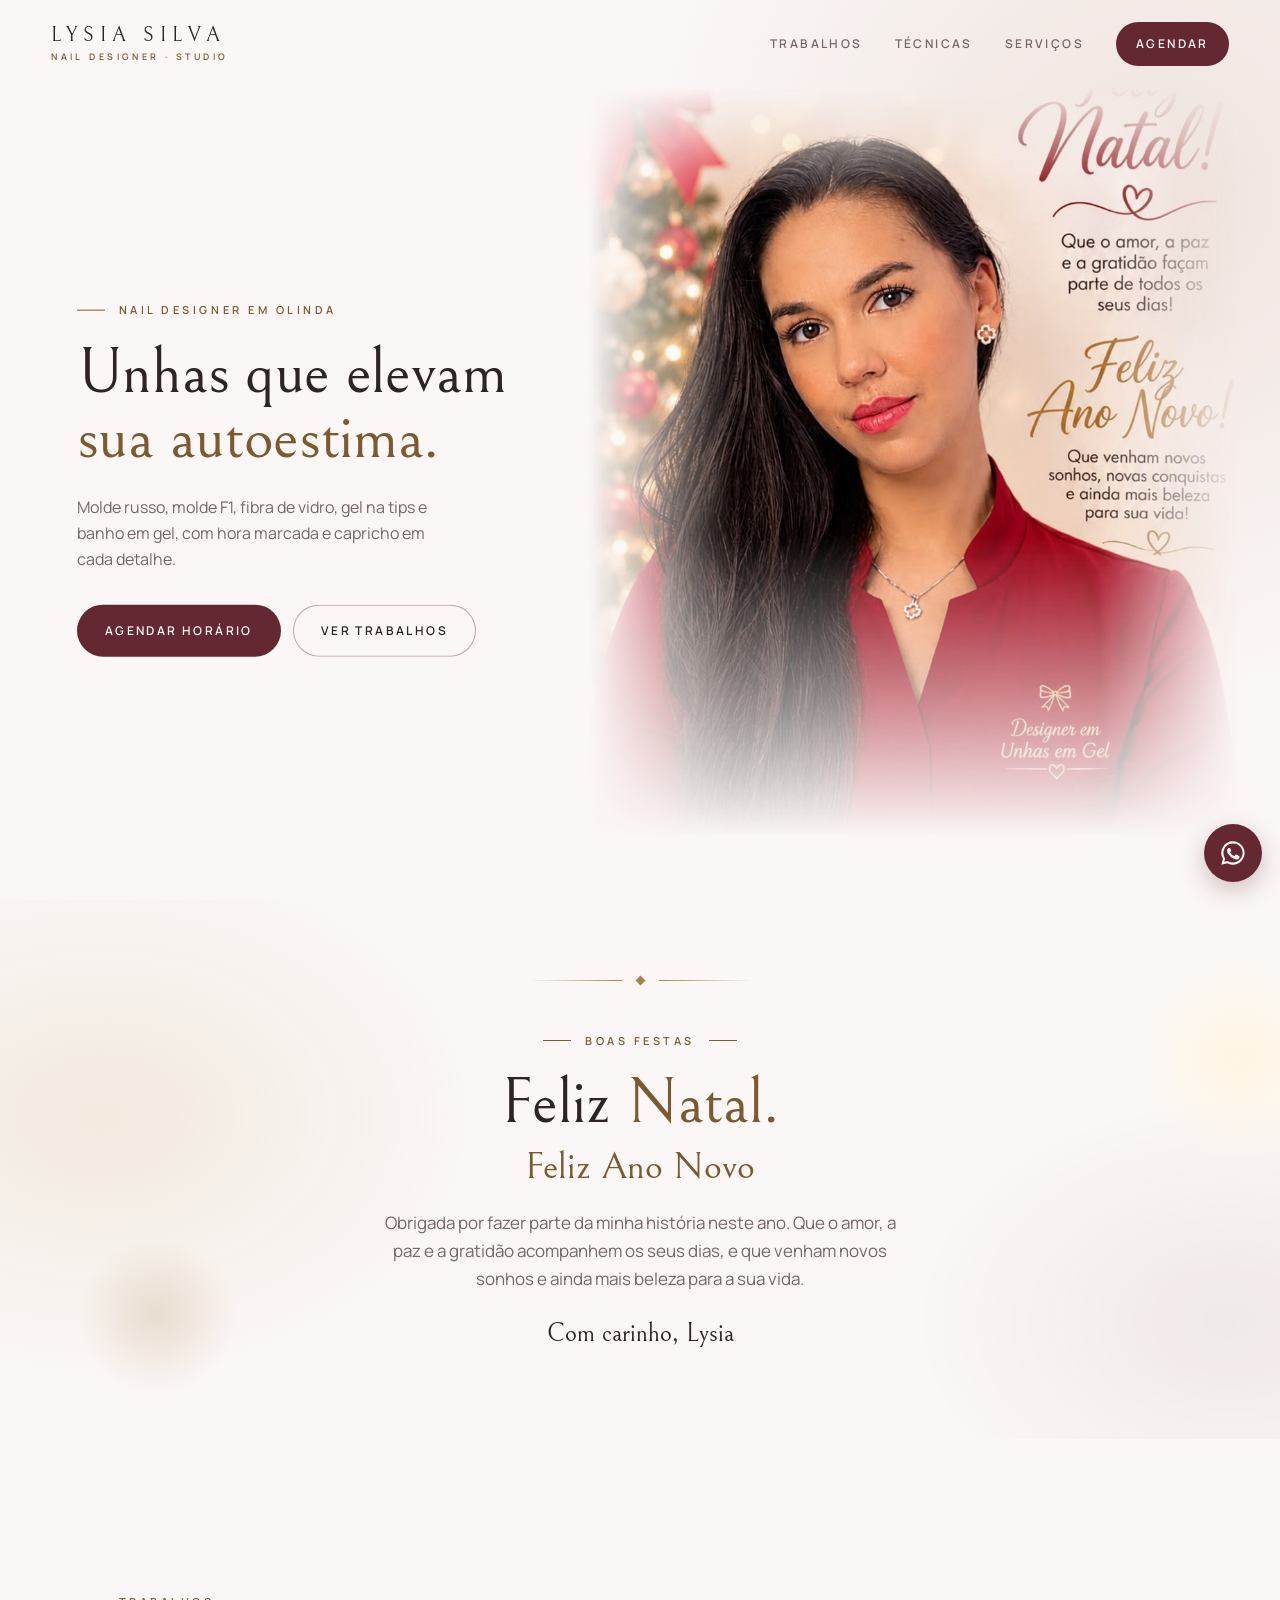
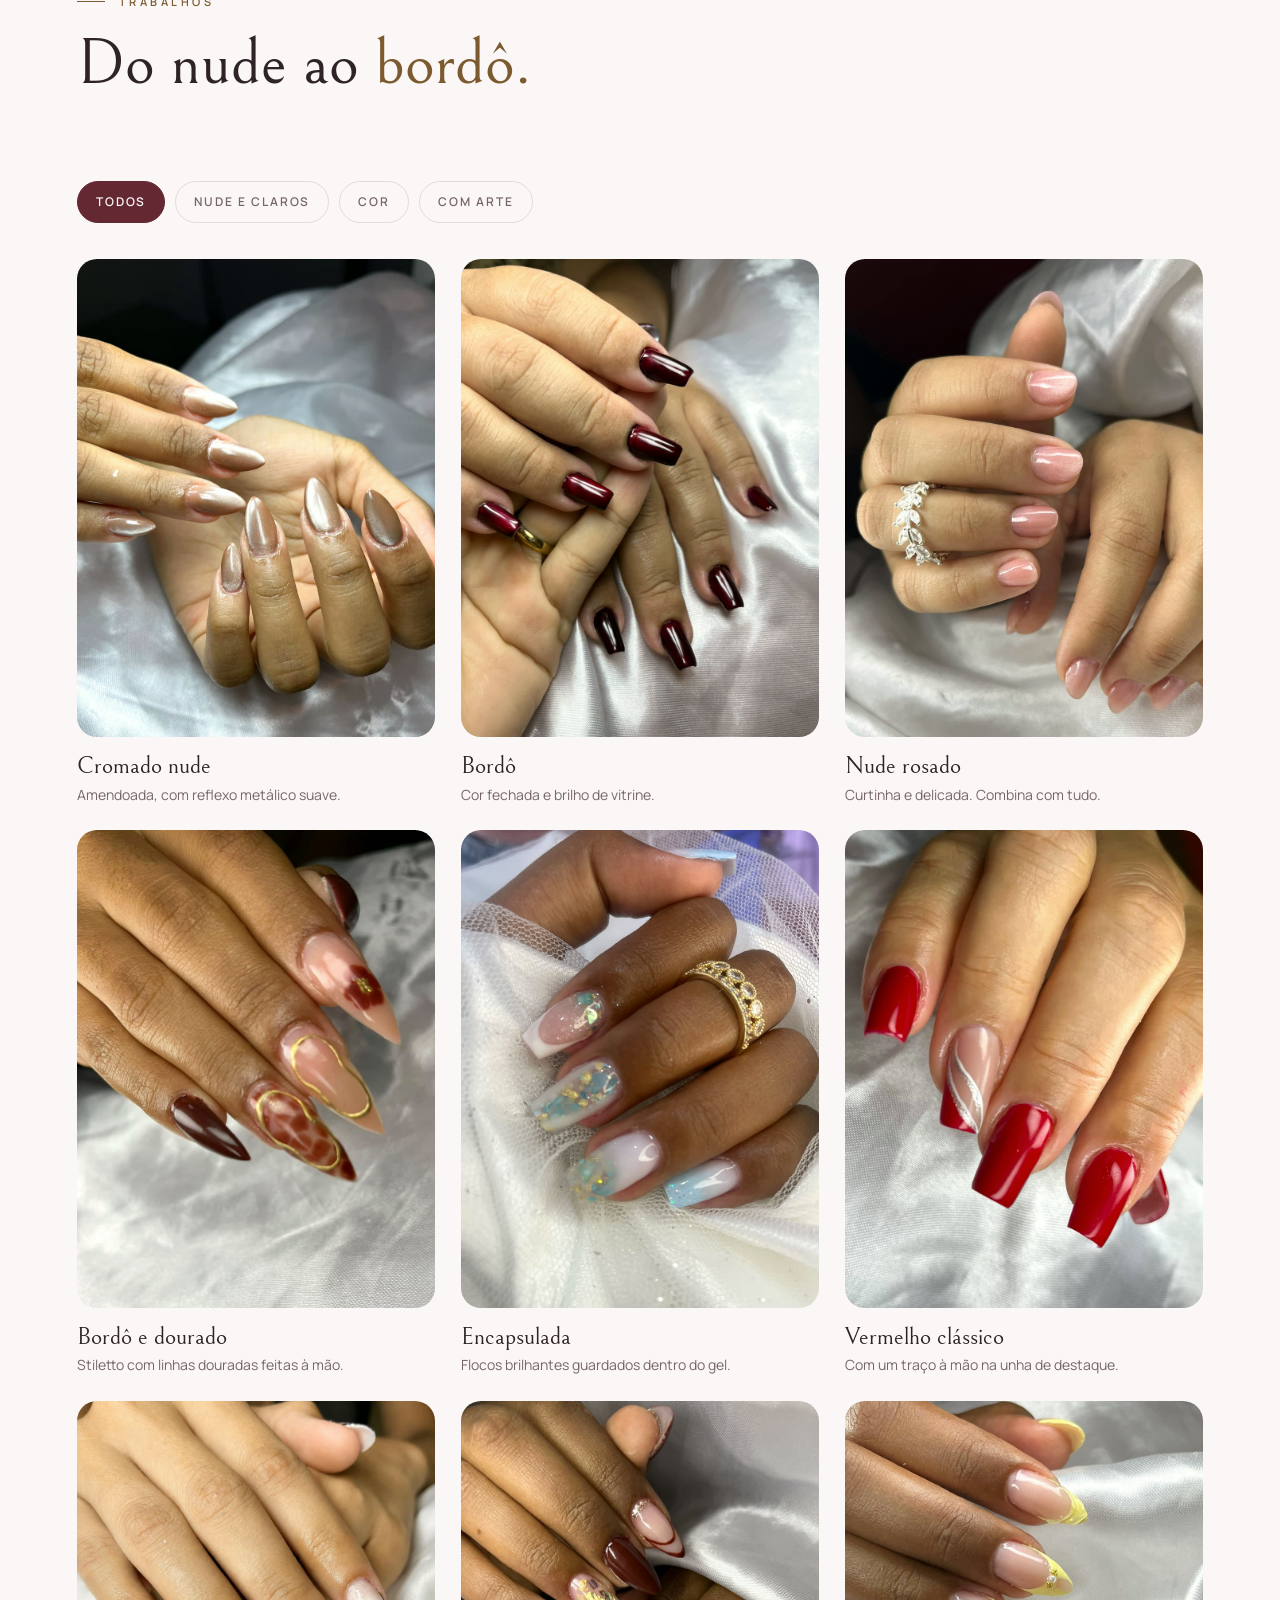
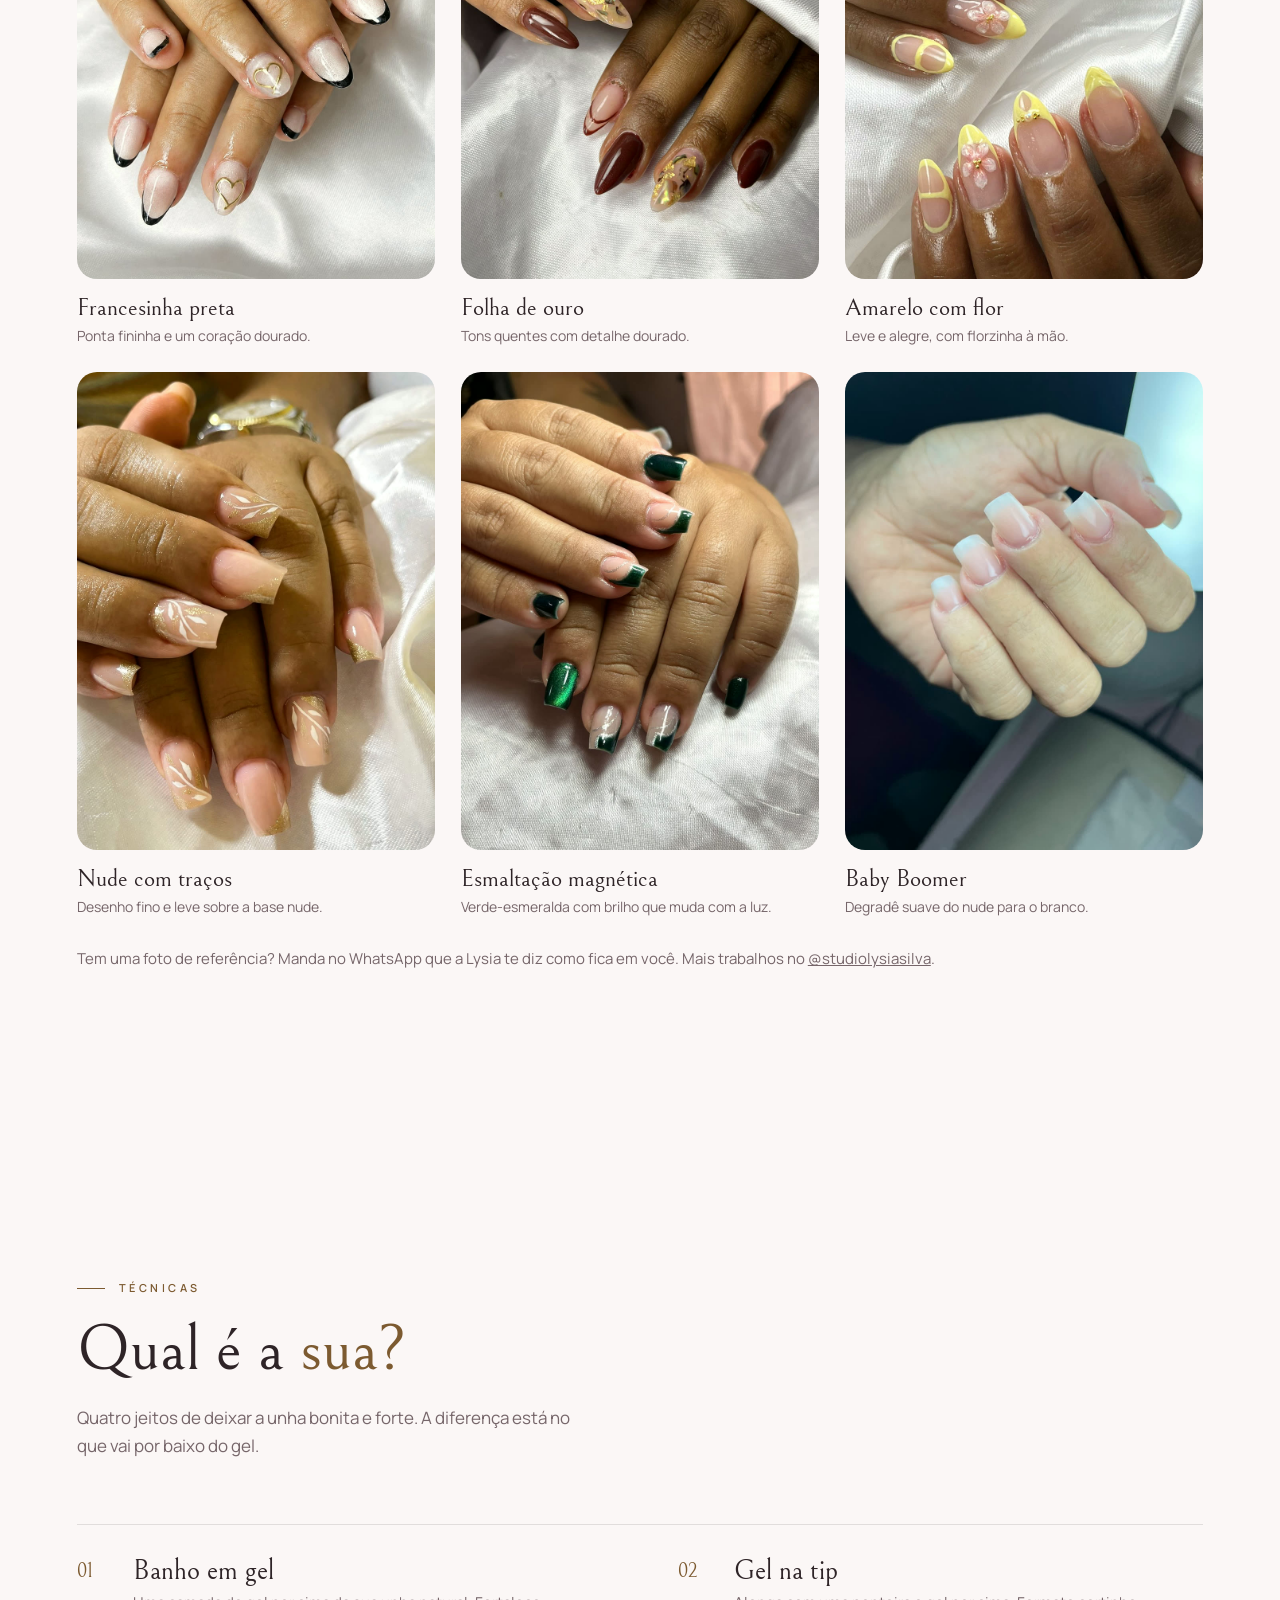
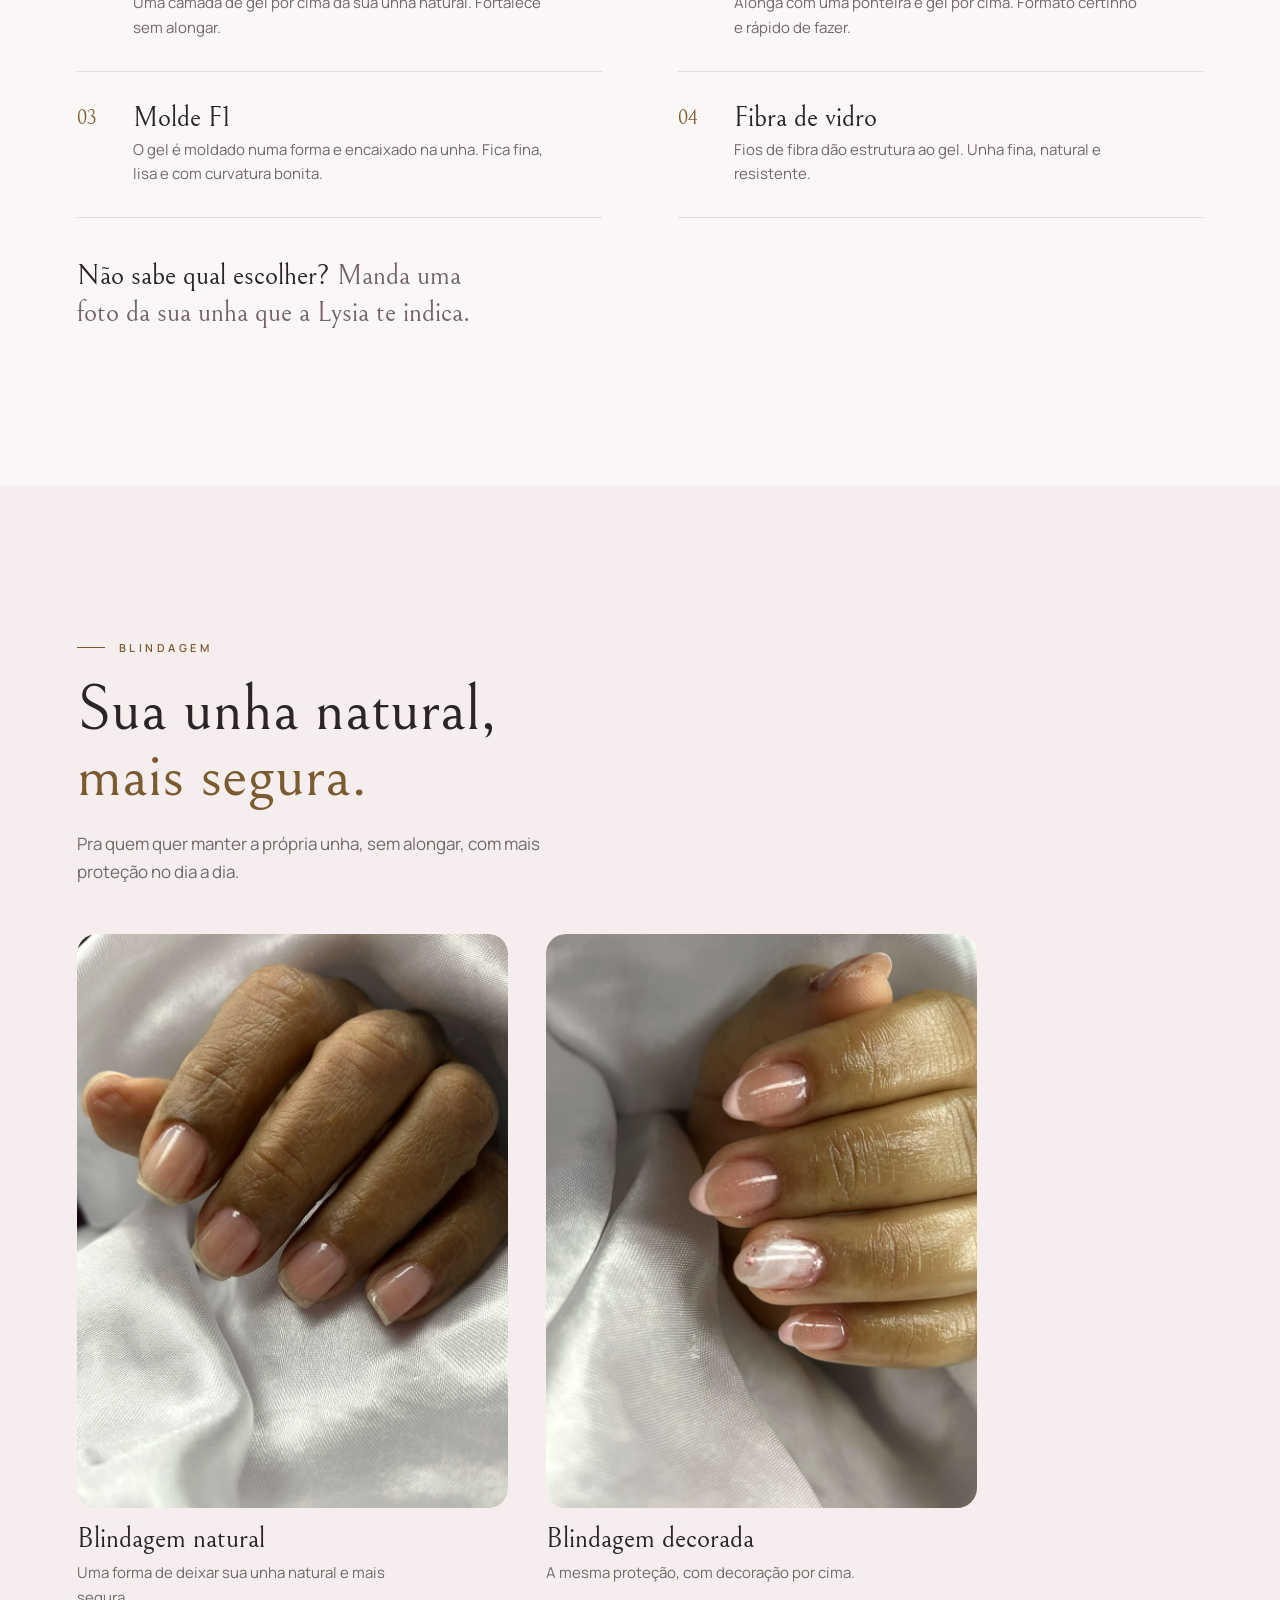
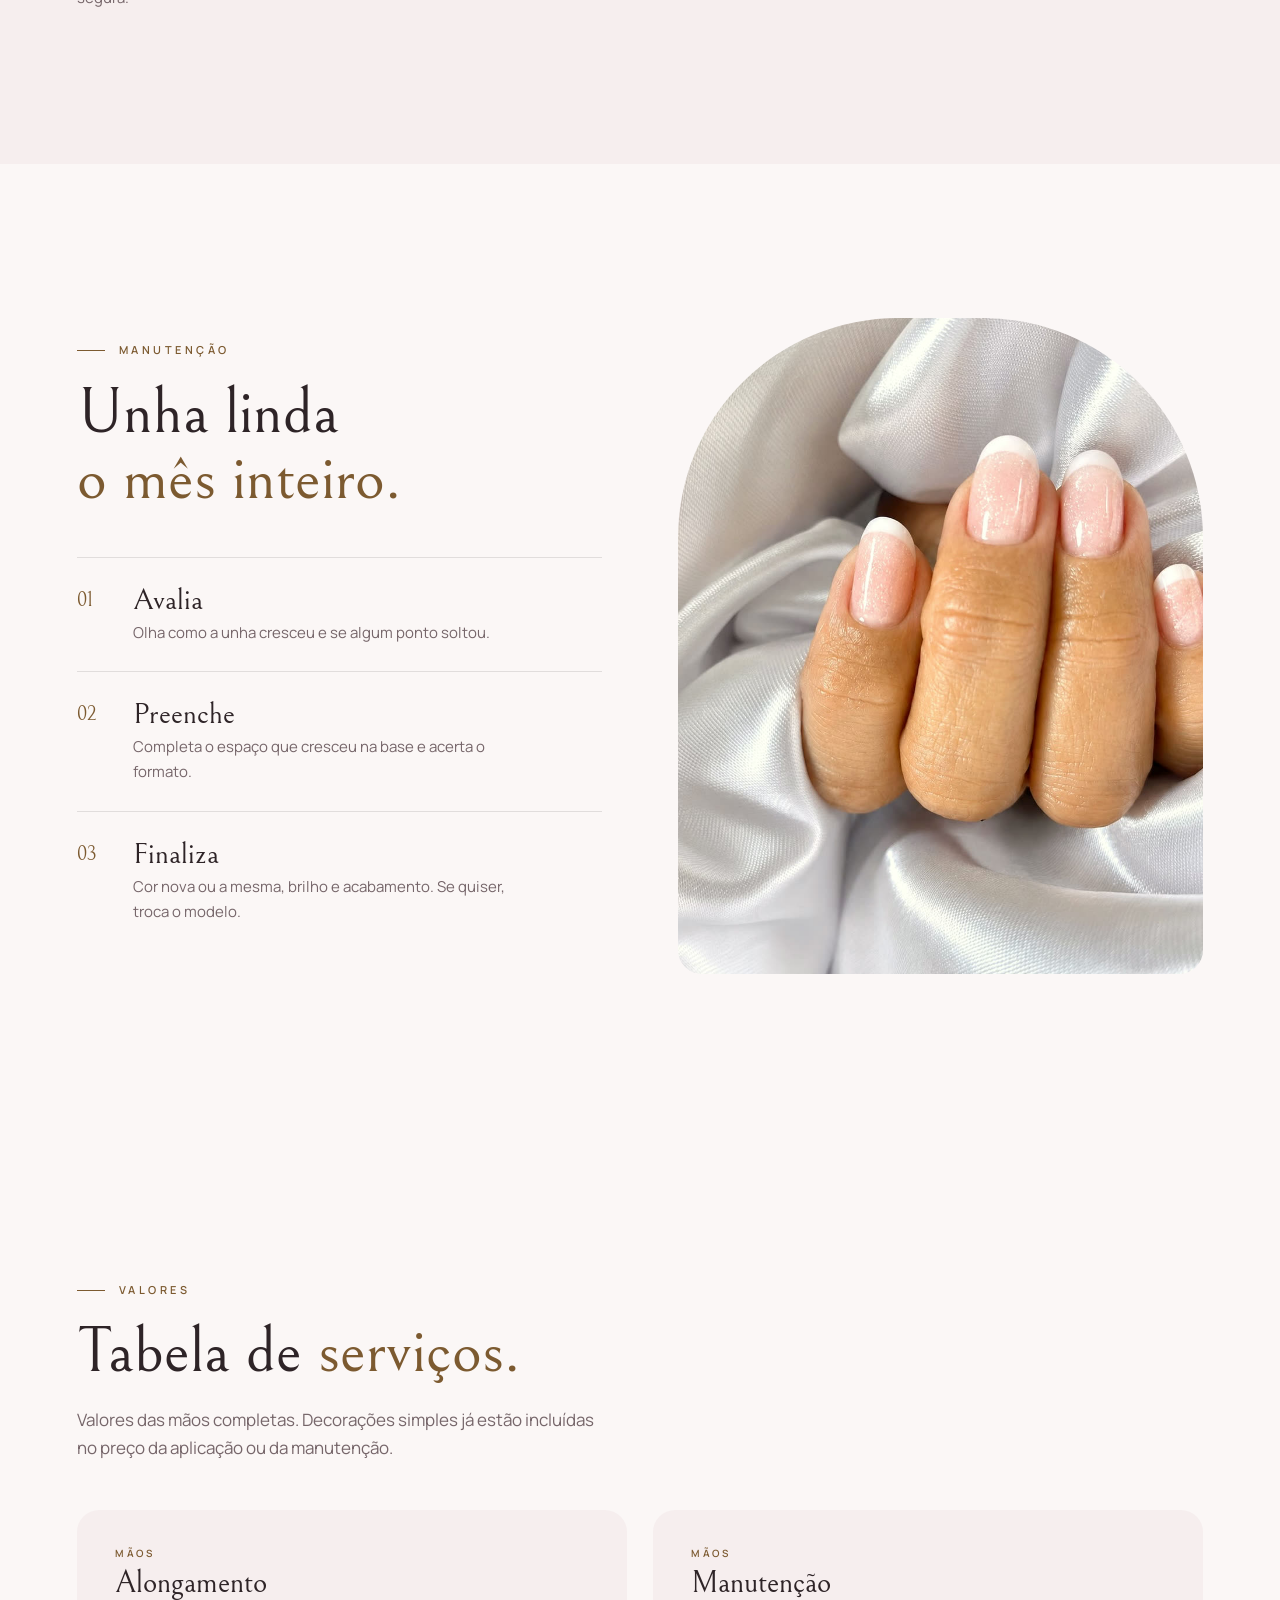
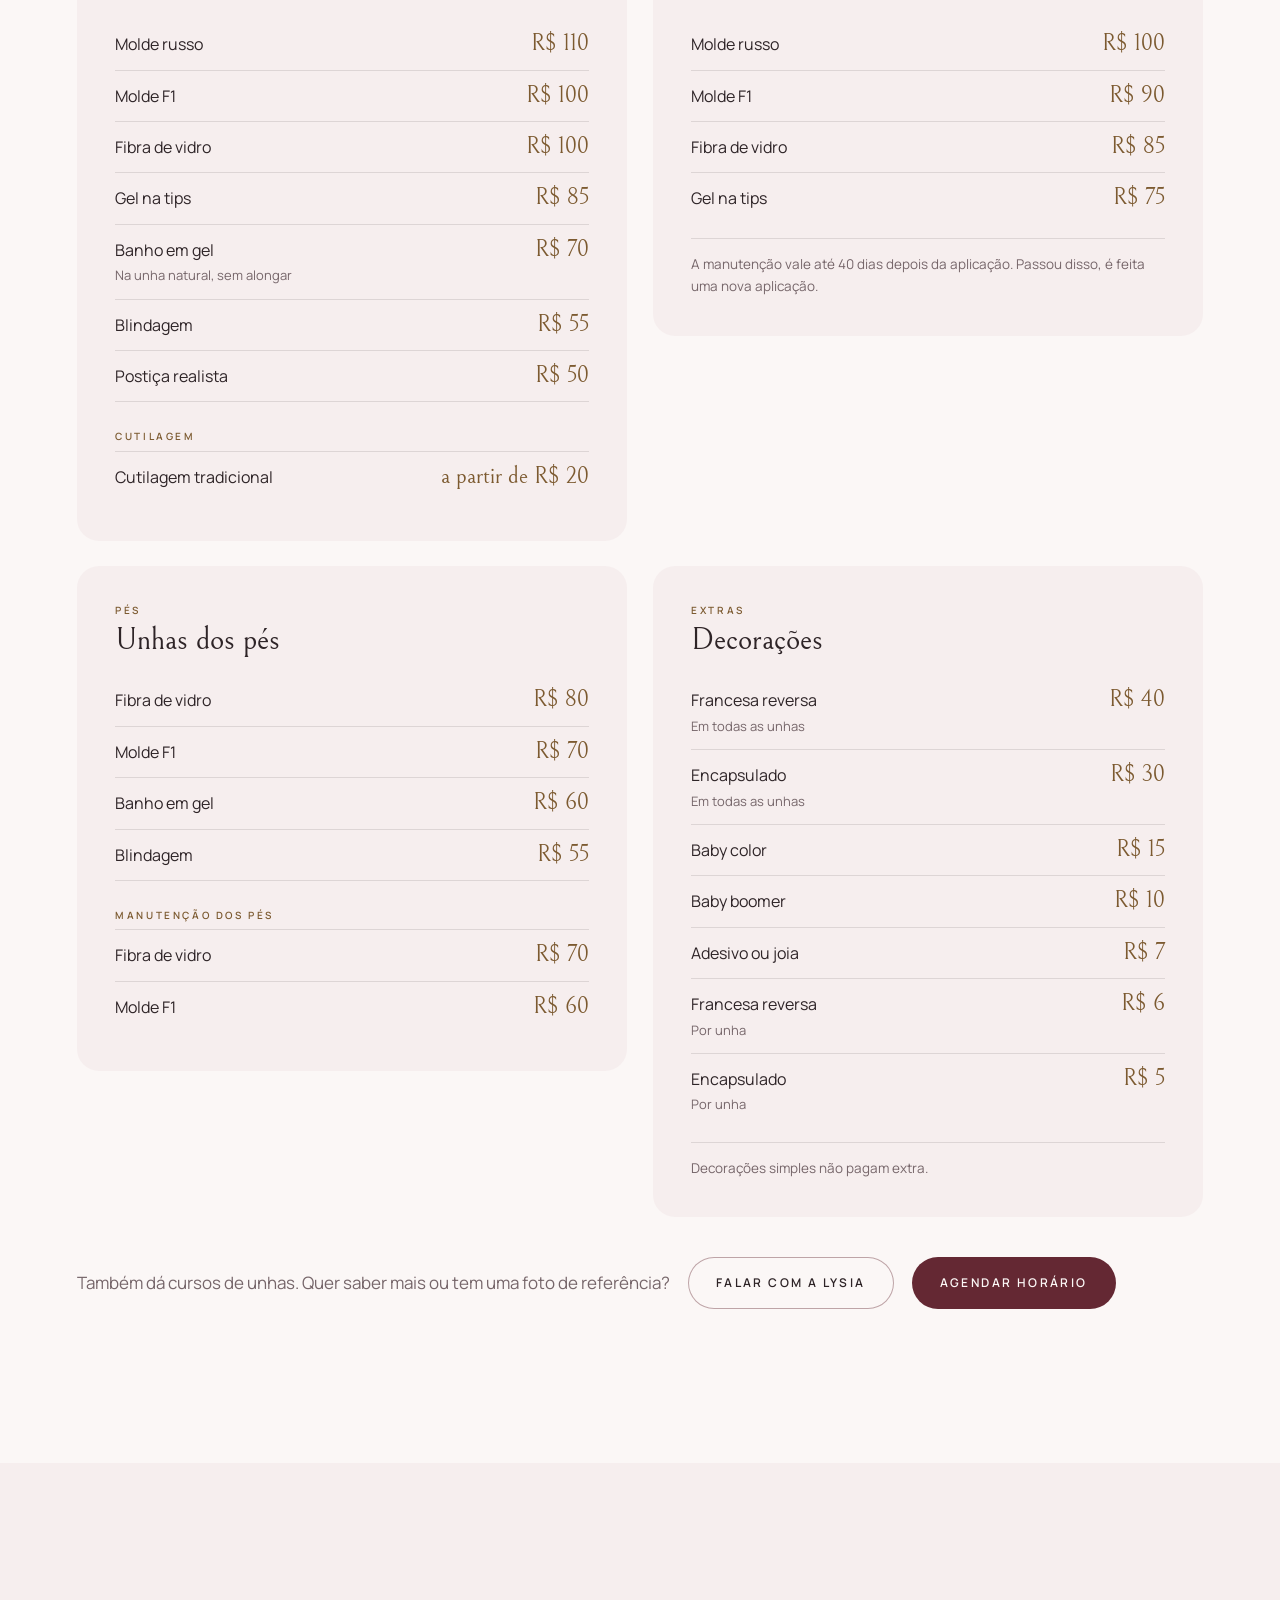
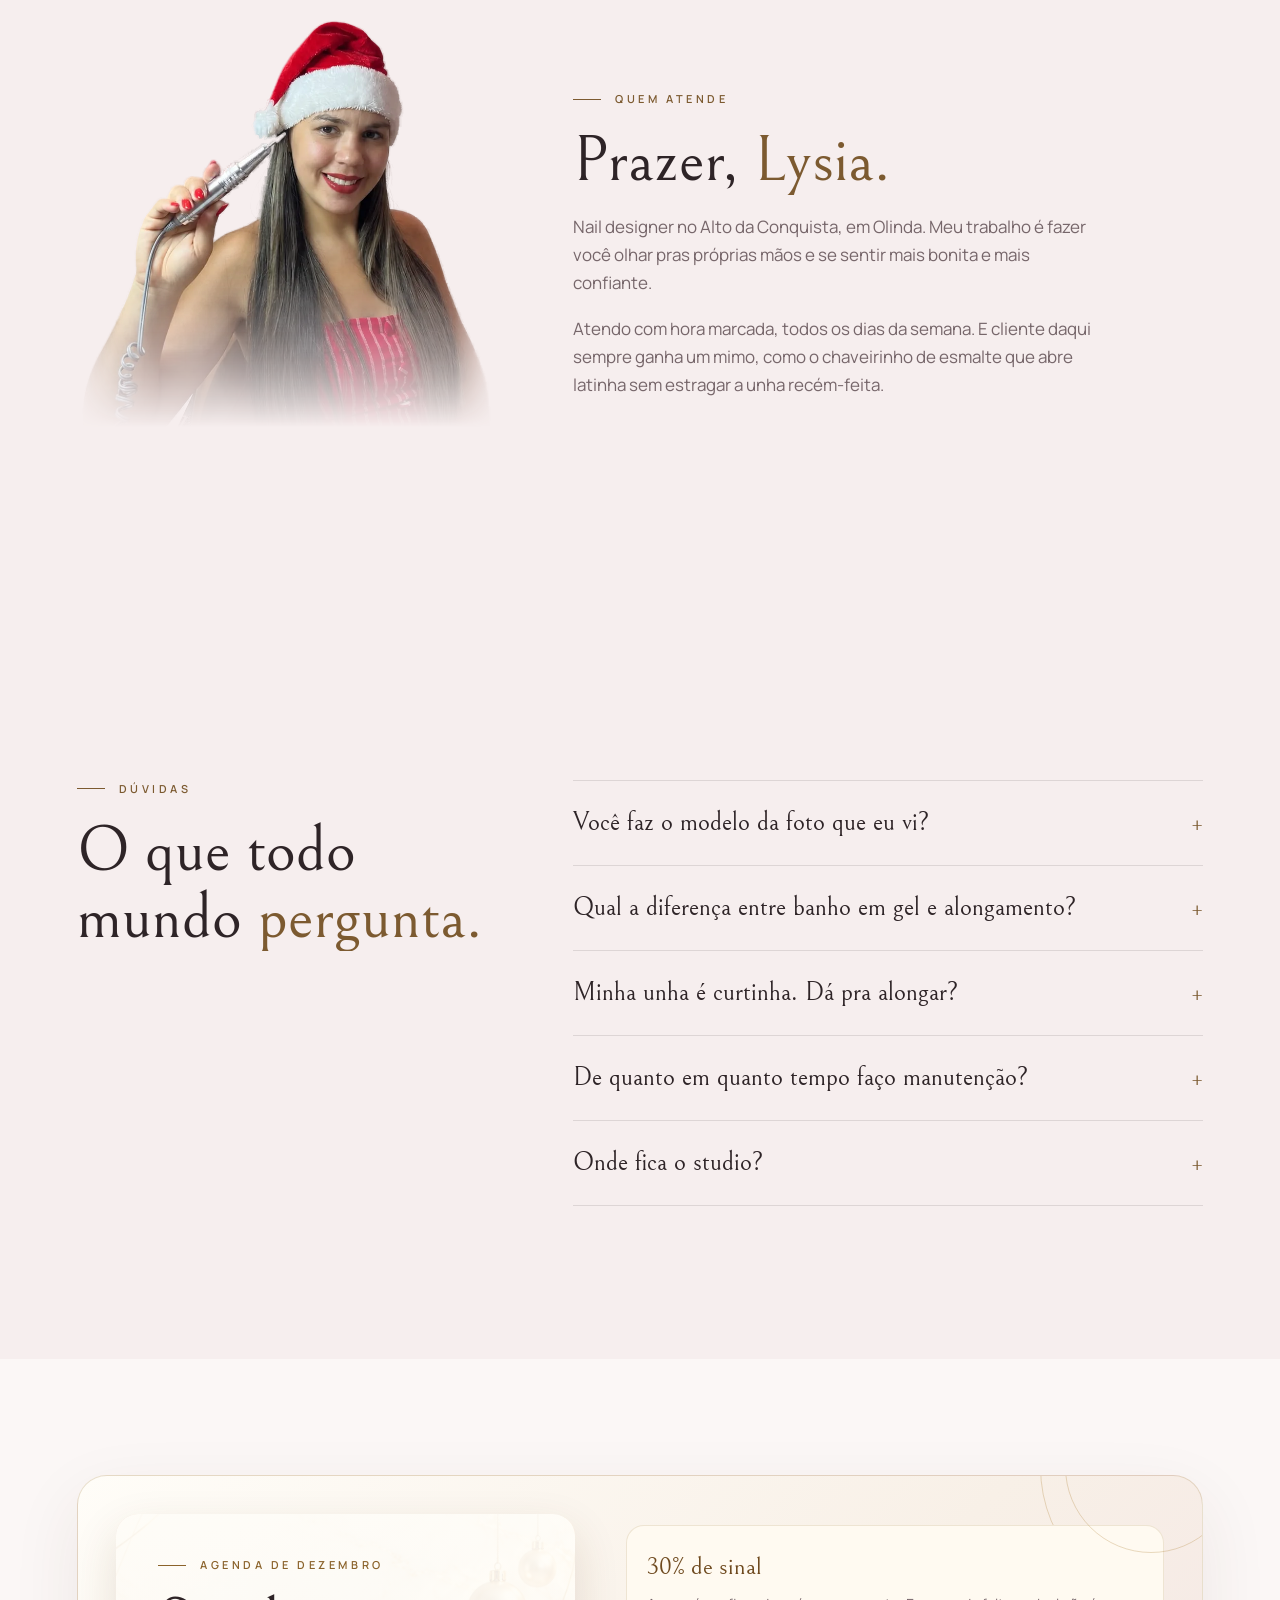
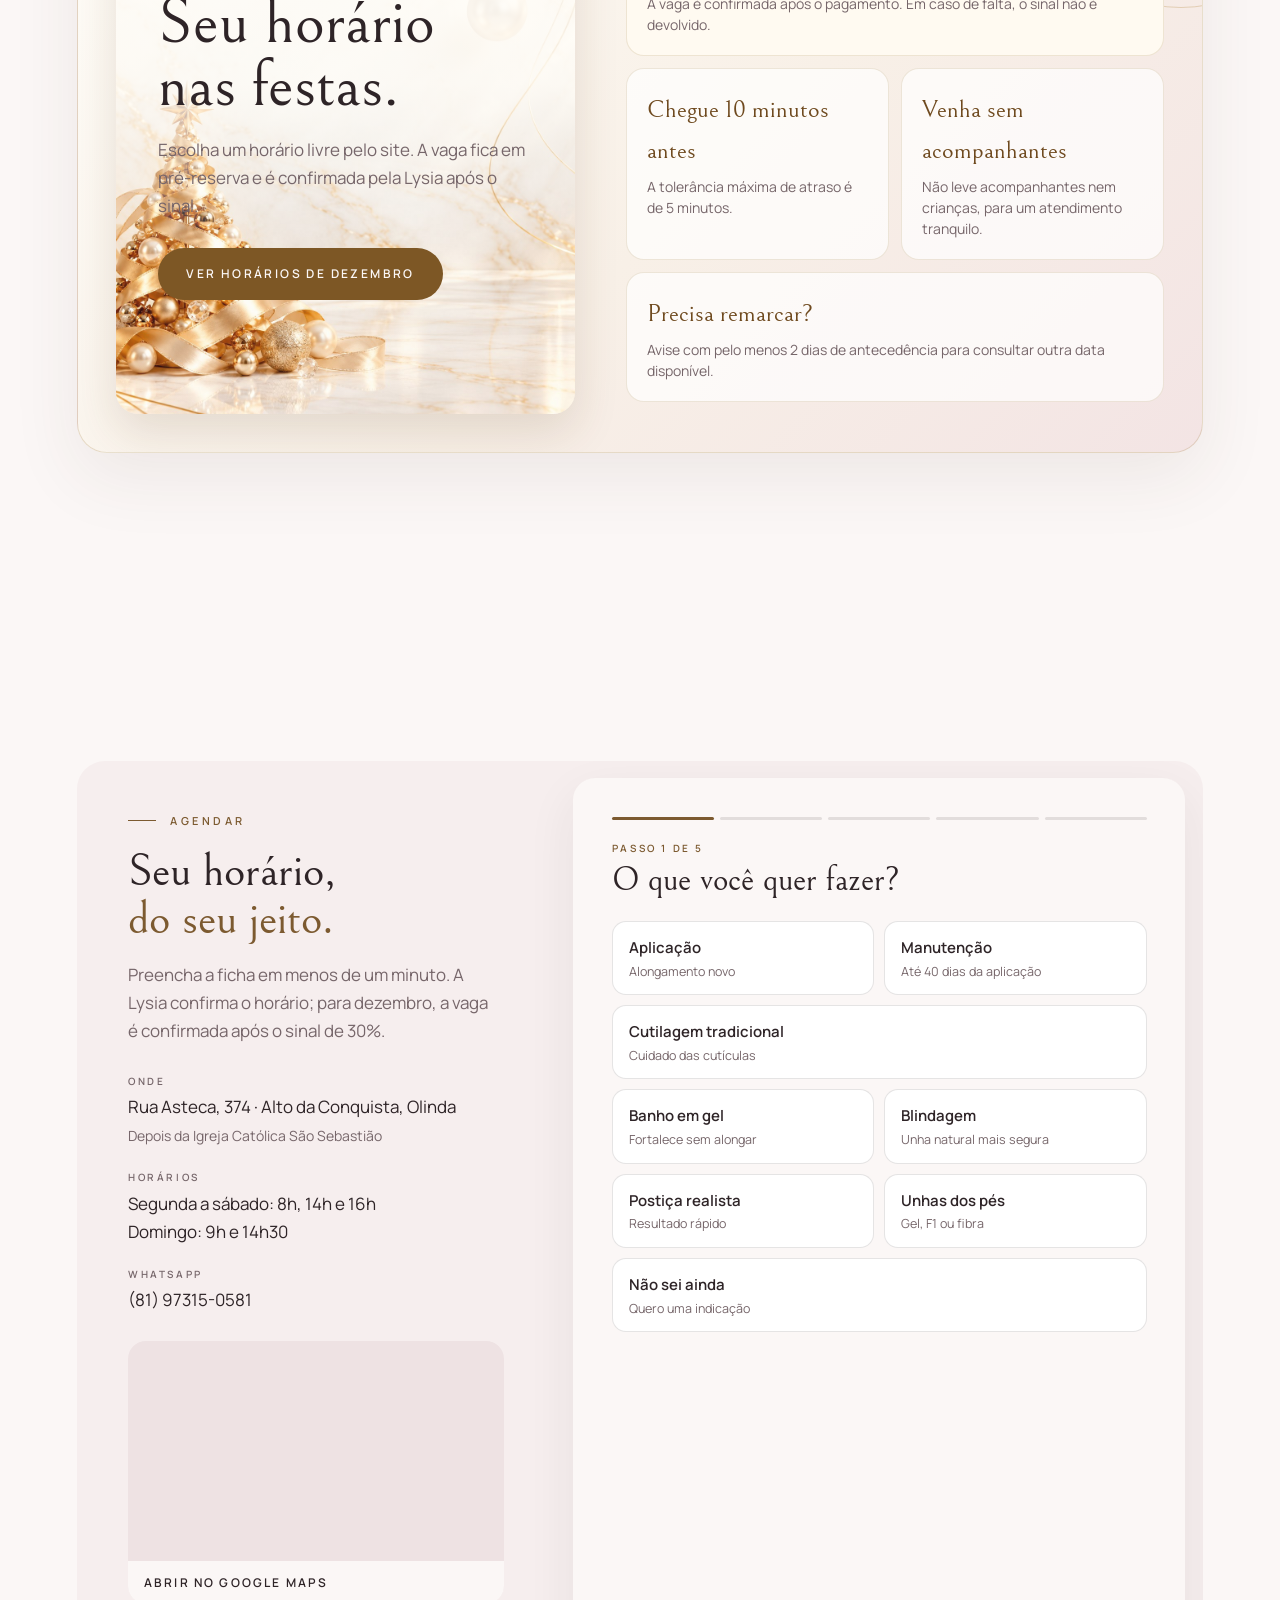
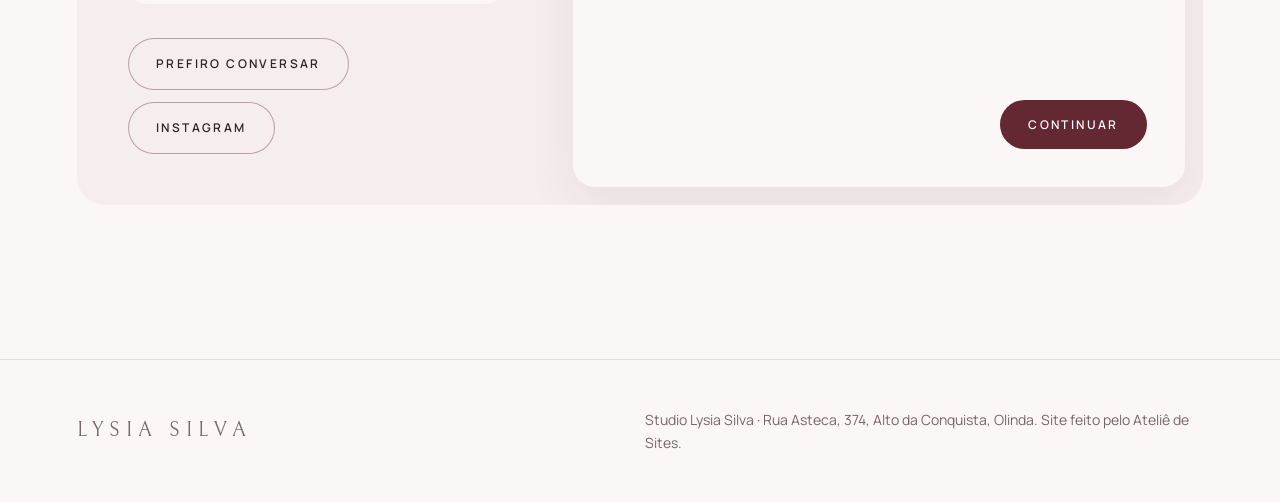
==== commit 49a22345: "Troca a capa pelo jaleco vinho, no mesmo enquadramento A foto nova entra em assets/lysia-capa-natal." ====
--- a/index.html
+++ b/index.html
@@ -18,7 +18,8 @@
 <link rel="preconnect" href="https://fonts.googleapis.com">
 <link rel="preconnect" href="https://fonts.gstatic.com" crossorigin>
 <link href="https://fonts.googleapis.com/css2?family=Bellefair&family=Manrope:wght@400;600&display=swap" rel="stylesheet">
-<link rel="preload" as="image" href="assets/lysia-capa.jpg">
+<!-- TEMA DE NATAL: preload original assets/lysia-capa.jpg -->
+<link rel="preload" as="image" href="assets/lysia-capa-natal.jpg">
 <script type="application/ld+json">
 {"@context":"https://schema.org","@type":"NailSalon","name":"Studio Lysia Silva","telephone":"+55 81 97315-0581","address":{"@type":"PostalAddress","streetAddress":"Rua Asteca, 374, Alto da Conquista","addressLocality":"Olinda","addressRegion":"PE","addressCountry":"BR"},"image":"https://studiolysiasilva.com.br/assets/lysia-capa.jpg","sameAs":["https://www.instagram.com/studiolysiasilva/"]}
 </script>
@@ -467,8 +468,8 @@
 .wa svg{width:28px;height:28px;fill:var(--canvas)}
 </style>
 <!-- TEMA DE NATAL: apague este link, a classe "natal" do body, a section#natal,
-     natal.css e assets/lysia-natal.webp. A capa (lysia-capa.jpg) não muda.
-     Passo a passo no topo de natal.css. -->
+     natal.css, assets/lysia-capa-natal.jpg e assets/lysia-natal.webp.
+     O HTML da capa continua em lysia-capa.jpg. Passo a passo no topo de natal.css. -->
 <link rel="stylesheet" href="natal.css">
 </head>
 <body class="natal">
--- a/natal.css
+++ b/natal.css
@@ -1,12 +1,13 @@
 /* ============================================================
    TEMA DE NATAL — dezembro
-   Camada leve: paleta (vinho e ouro), a mensagem de boas festas
-   e um único retrato recortado na seção Quem atende.
-   A capa NÃO muda: continua assets/lysia-capa.jpg, com o fade
-   original. As fotos originais ficam intactas:
-   - assets/lysia-capa.jpg
+   Camada leve: paleta (vinho e ouro), a mensagem de boas festas,
+   a capa com jaleco vinho e o retrato recortado em Quem atende.
+   As fotos originais ficam intactas:
+   - assets/lysia-capa.jpg  (capa bege; o HTML ainda aponta pra ela)
    - assets/lysia.jpg
-   O retrato de dezembro é assets/lysia-natal.webp (fundo removido).
+   Arquivos de dezembro:
+   - assets/lysia-capa-natal.jpg  (mesma capa, jaleco vinho, mesmo enquadramento)
+   - assets/lysia-natal.webp      (retrato de gorro, fundo removido)
 
    PARA VOLTAR AO VISUAL DO ANO, nesta ordem:
    1. No index.html:
@@ -17,12 +18,15 @@
         e width/height para 900 e 1200;
       - devolva theme-color para #FAF7F4 e o favicon original
         (anotados no <head>).
-      A capa não precisa de edição.
+      - devolva o preload para assets/lysia-capa.jpg.
+      A capa em si volta sozinha ao apagar este arquivo
+      (o HTML continua em assets/lysia-capa.jpg).
    2. No 404.html: devolva as três cores do :root anotadas lá.
-   3. Apague este arquivo e assets/lysia-natal.webp.
+   3. Apague este arquivo, assets/lysia-capa-natal.jpg e assets/lysia-natal.webp.
       Não apague lysia-capa.jpg nem lysia.jpg.
 
-   Tirar a classe "natal" desliga a paleta. O arco e a foto
+   Tirar a classe "natal" desliga a paleta e devolve a capa bege.
+   O arco e a foto
    originais de Quem atende só voltam quando o src do passo 1
    também é restaurado (o arco em si volta com este arquivo).
    ============================================================ */
@@ -35,6 +39,12 @@
   --mocha-light:#F4E6D0;
   --natal-gold:#A68448;
   --natal-wine:#642833;
+}
+
+/* capa vinho: mesma posição (50% 20% no HTML), cover e o mesmo degradê.
+   O arquivo tem o mesmo tamanho em pixels da capa bege, sem corte extra. */
+body.natal .hero .photo{
+  background-image:url("assets/lysia-capa-natal.jpg") !important;
 }
 
 body.natal .gloss{
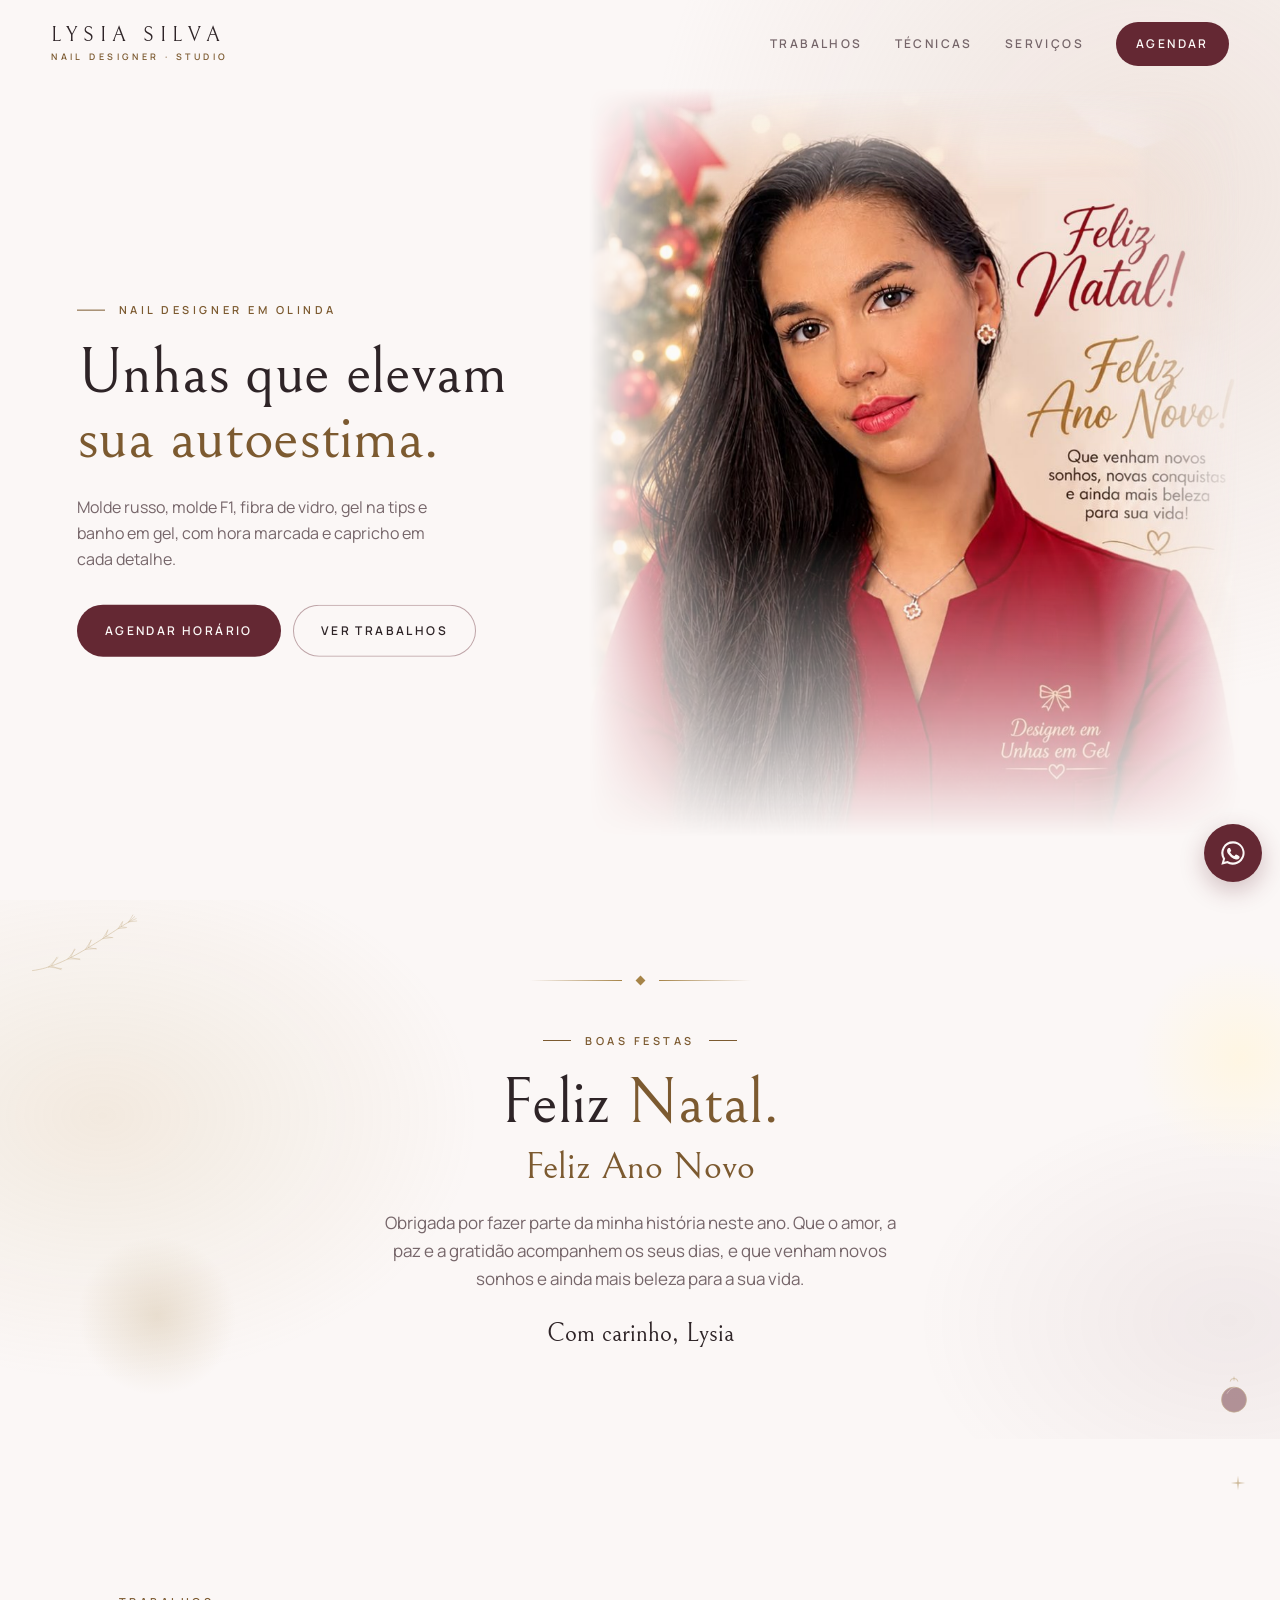
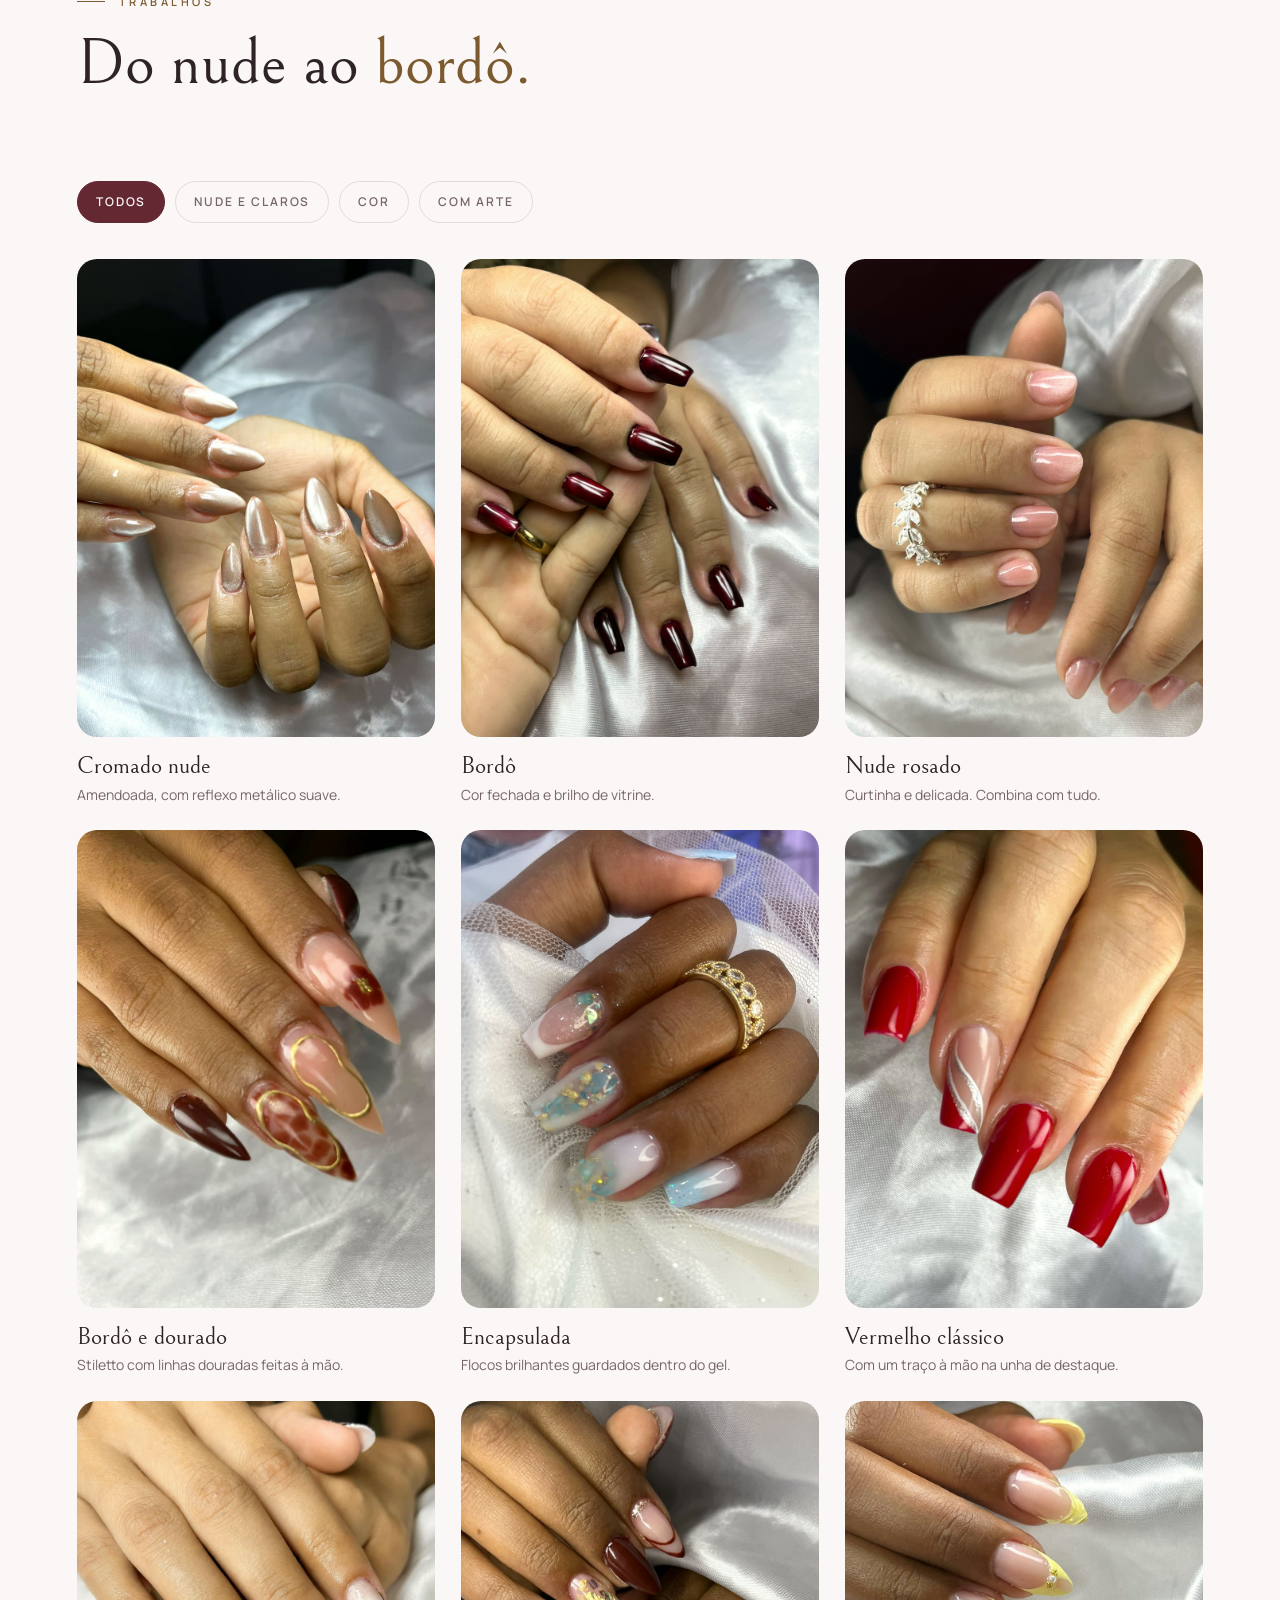
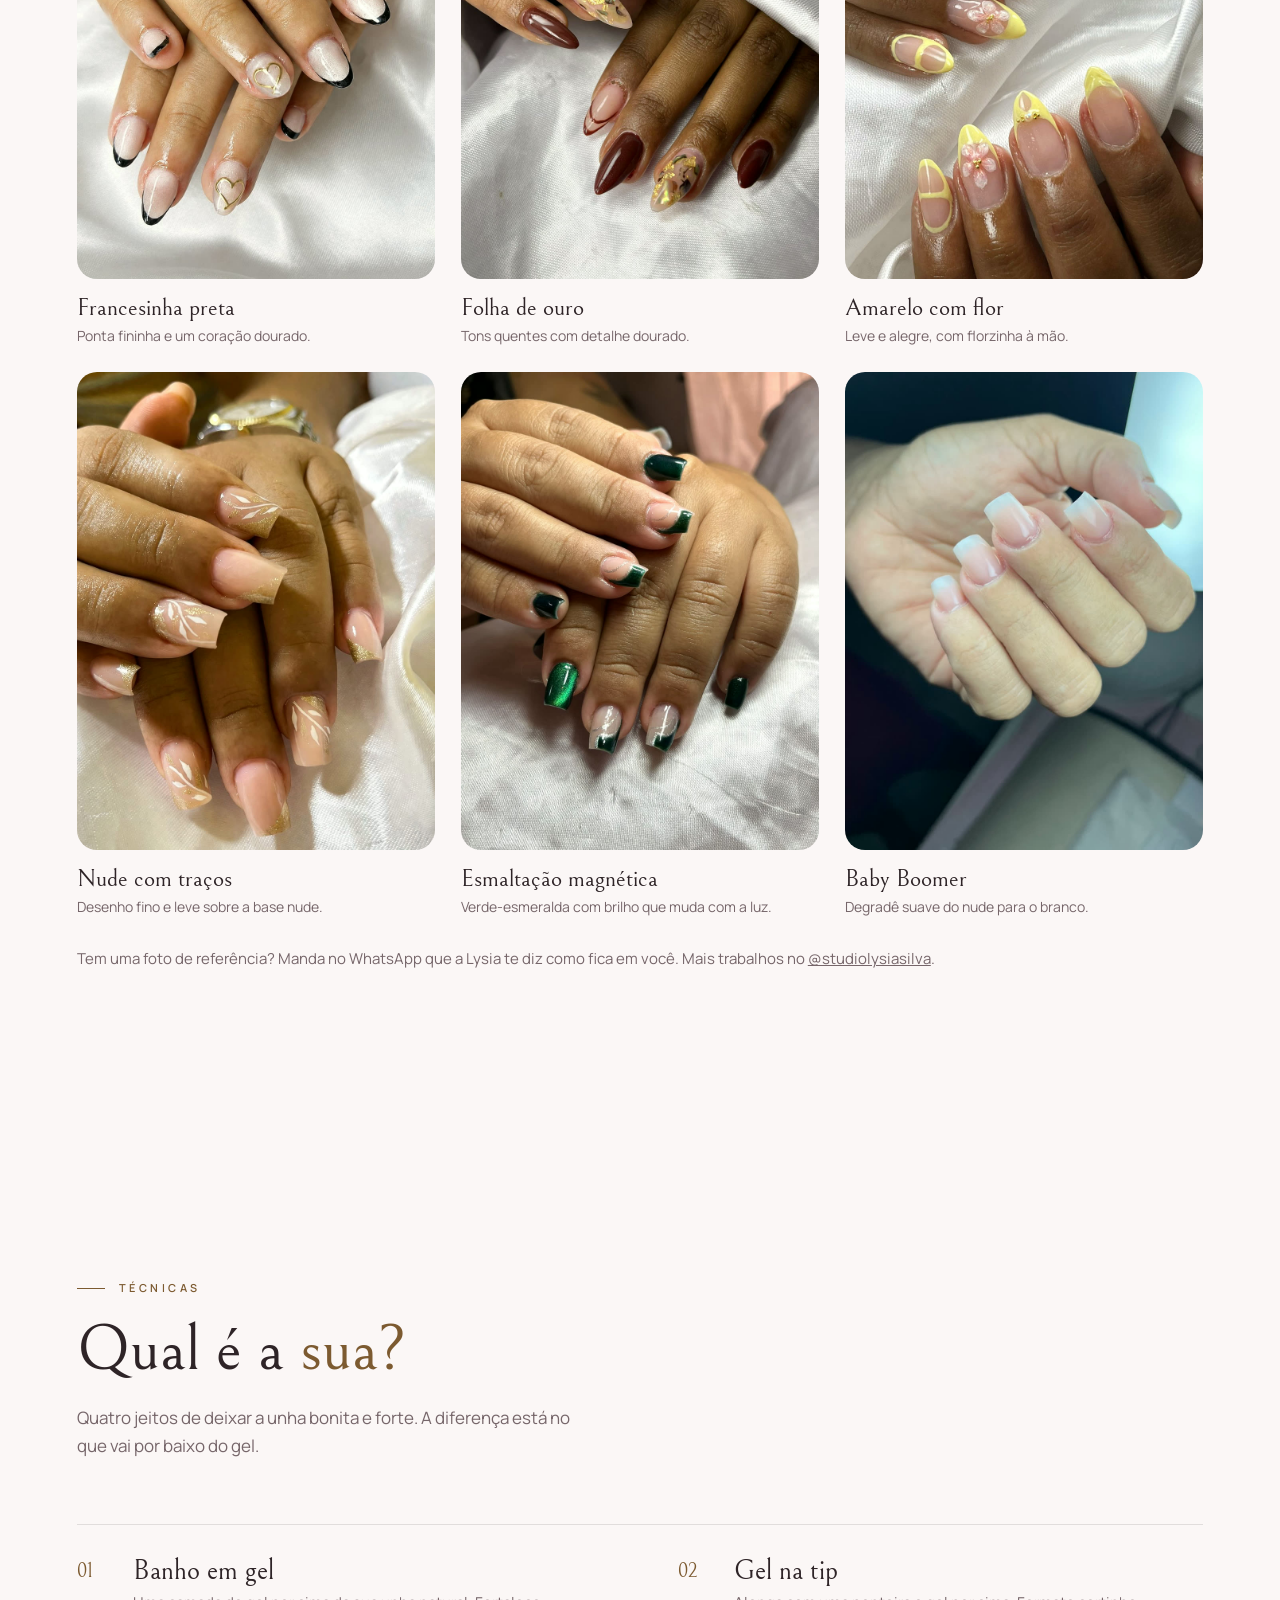
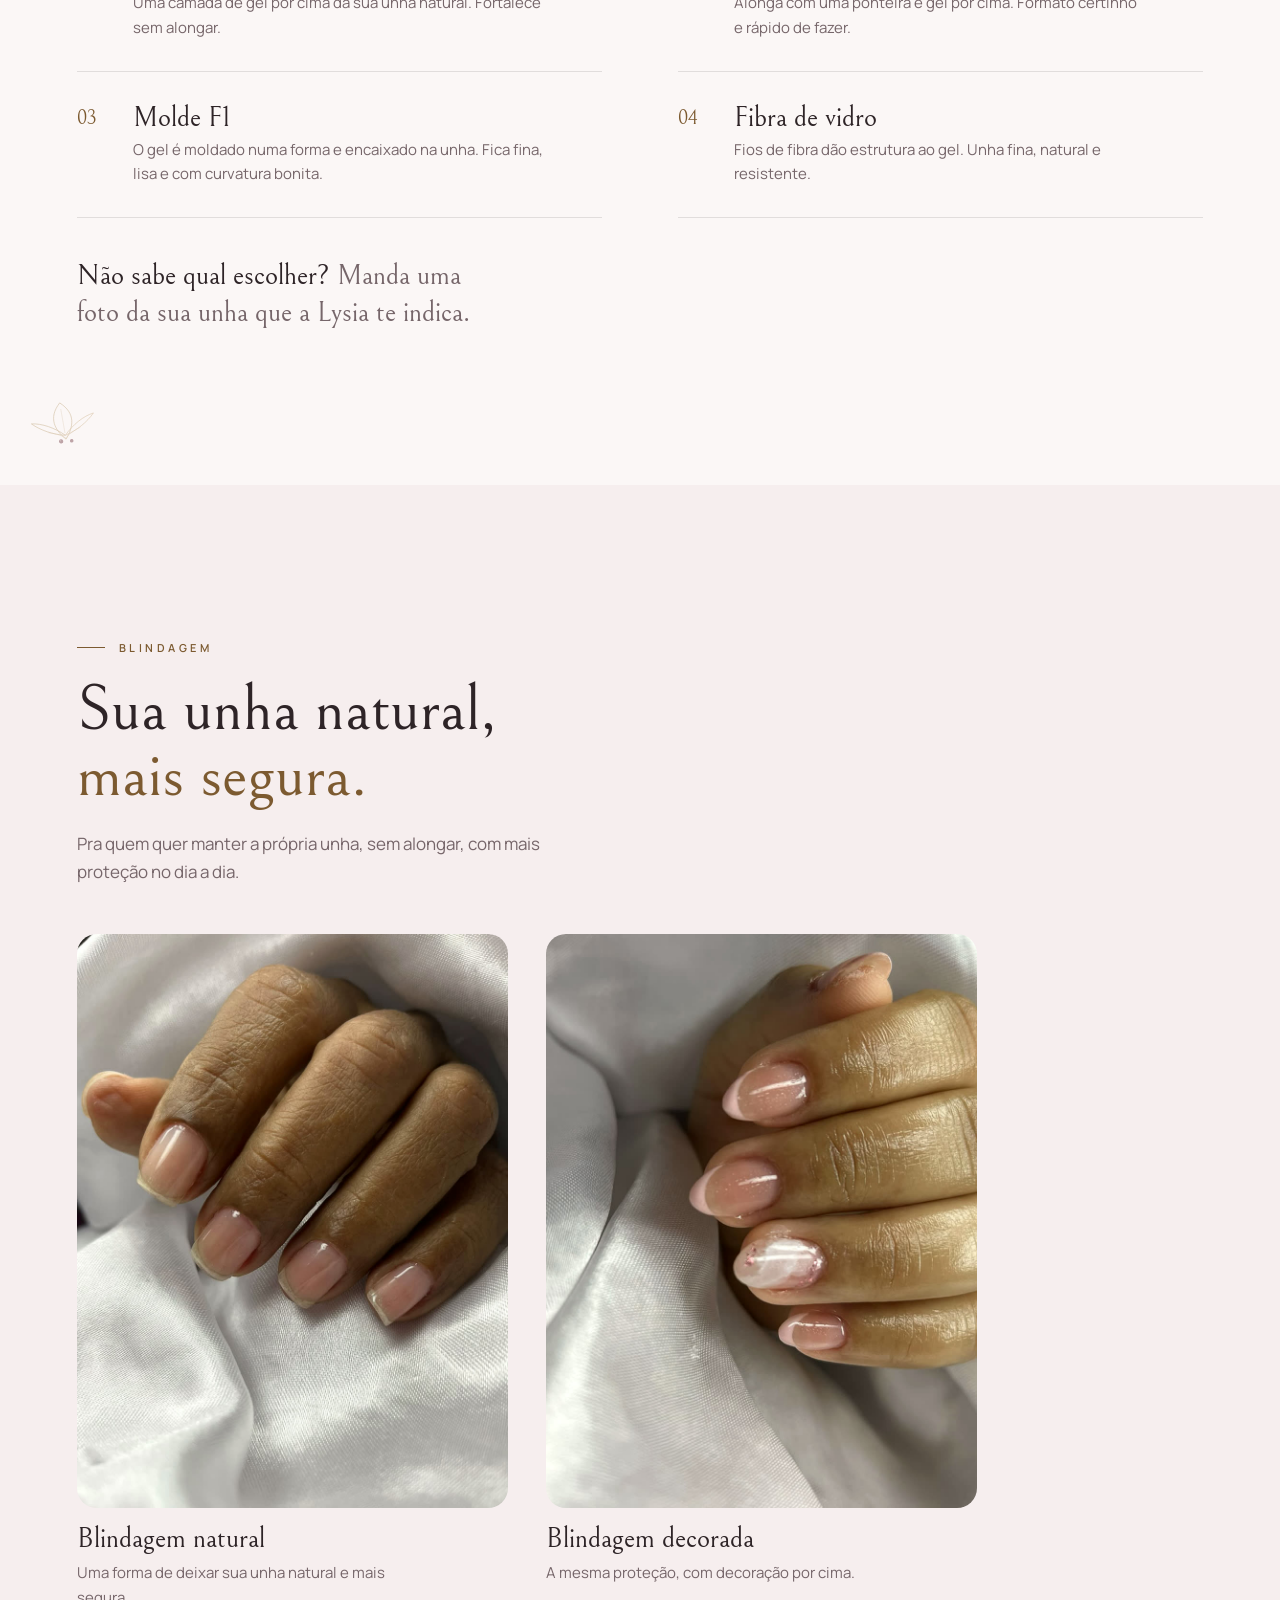
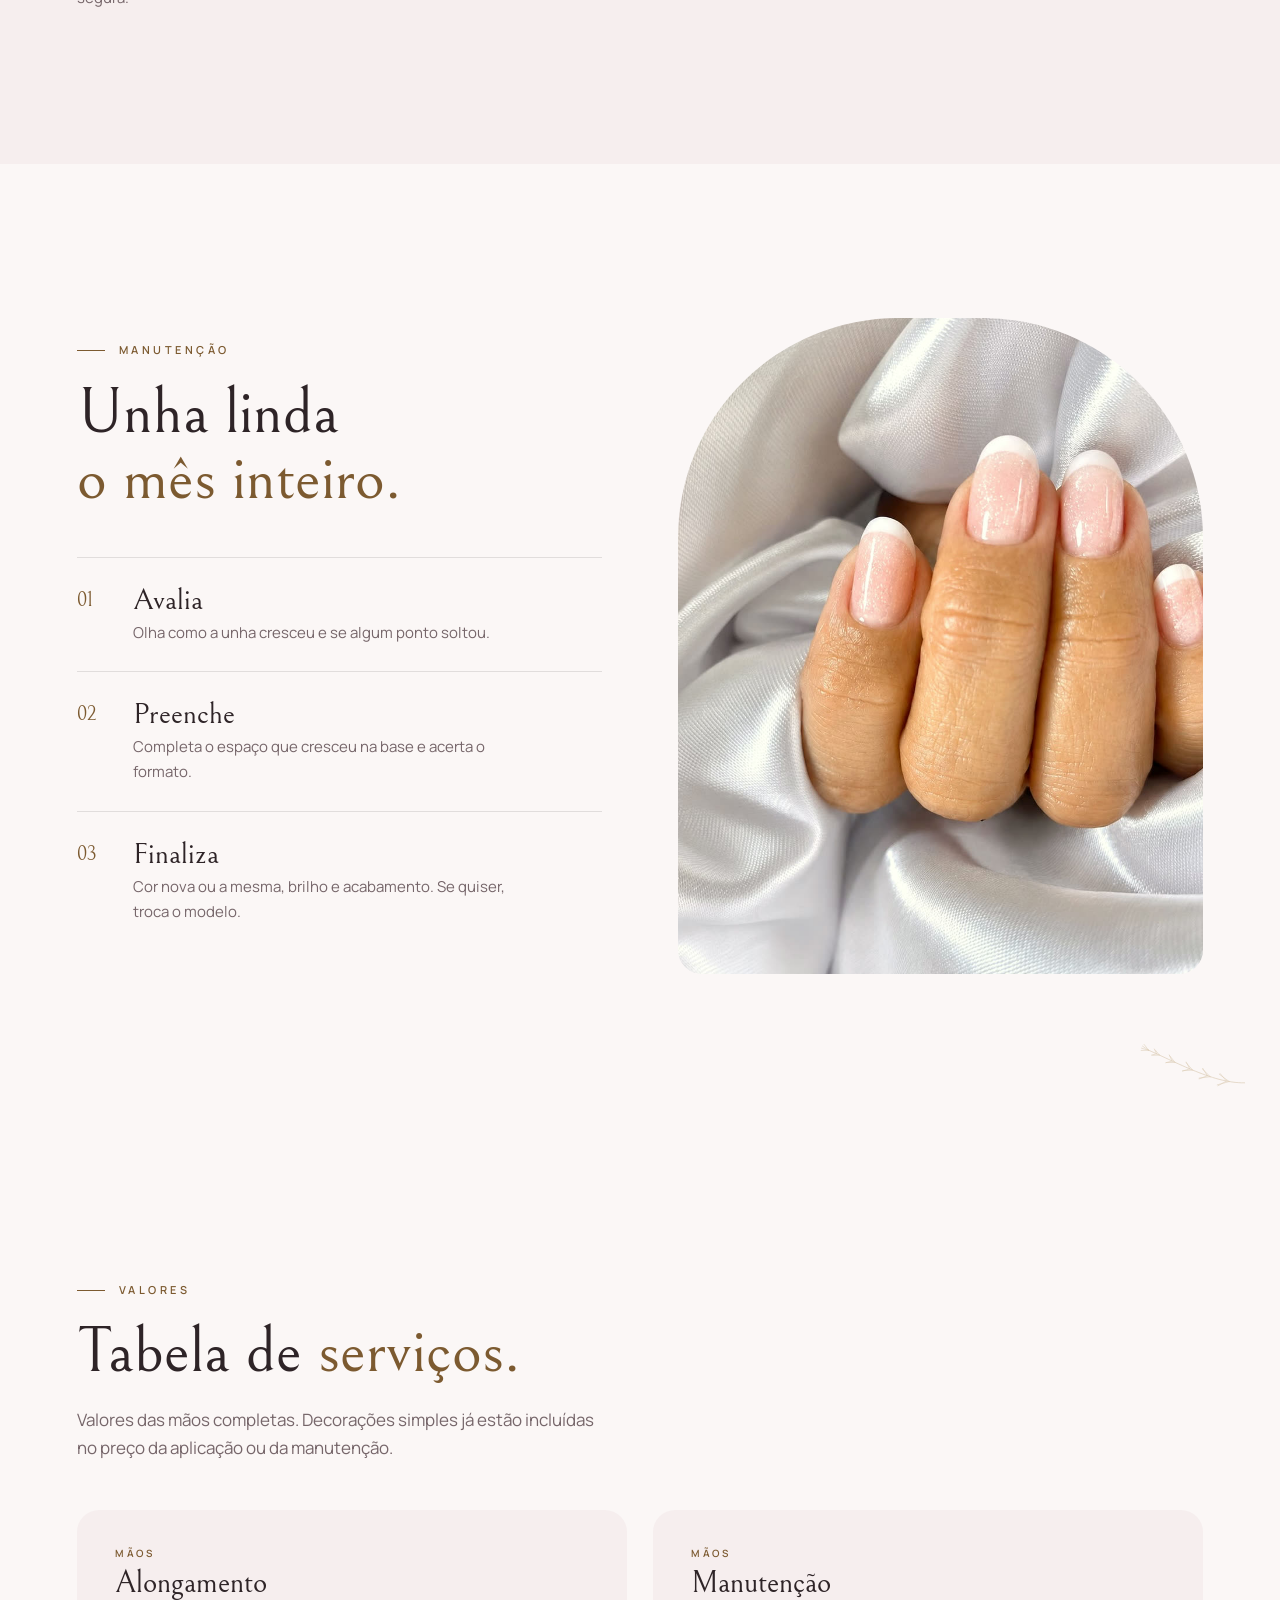
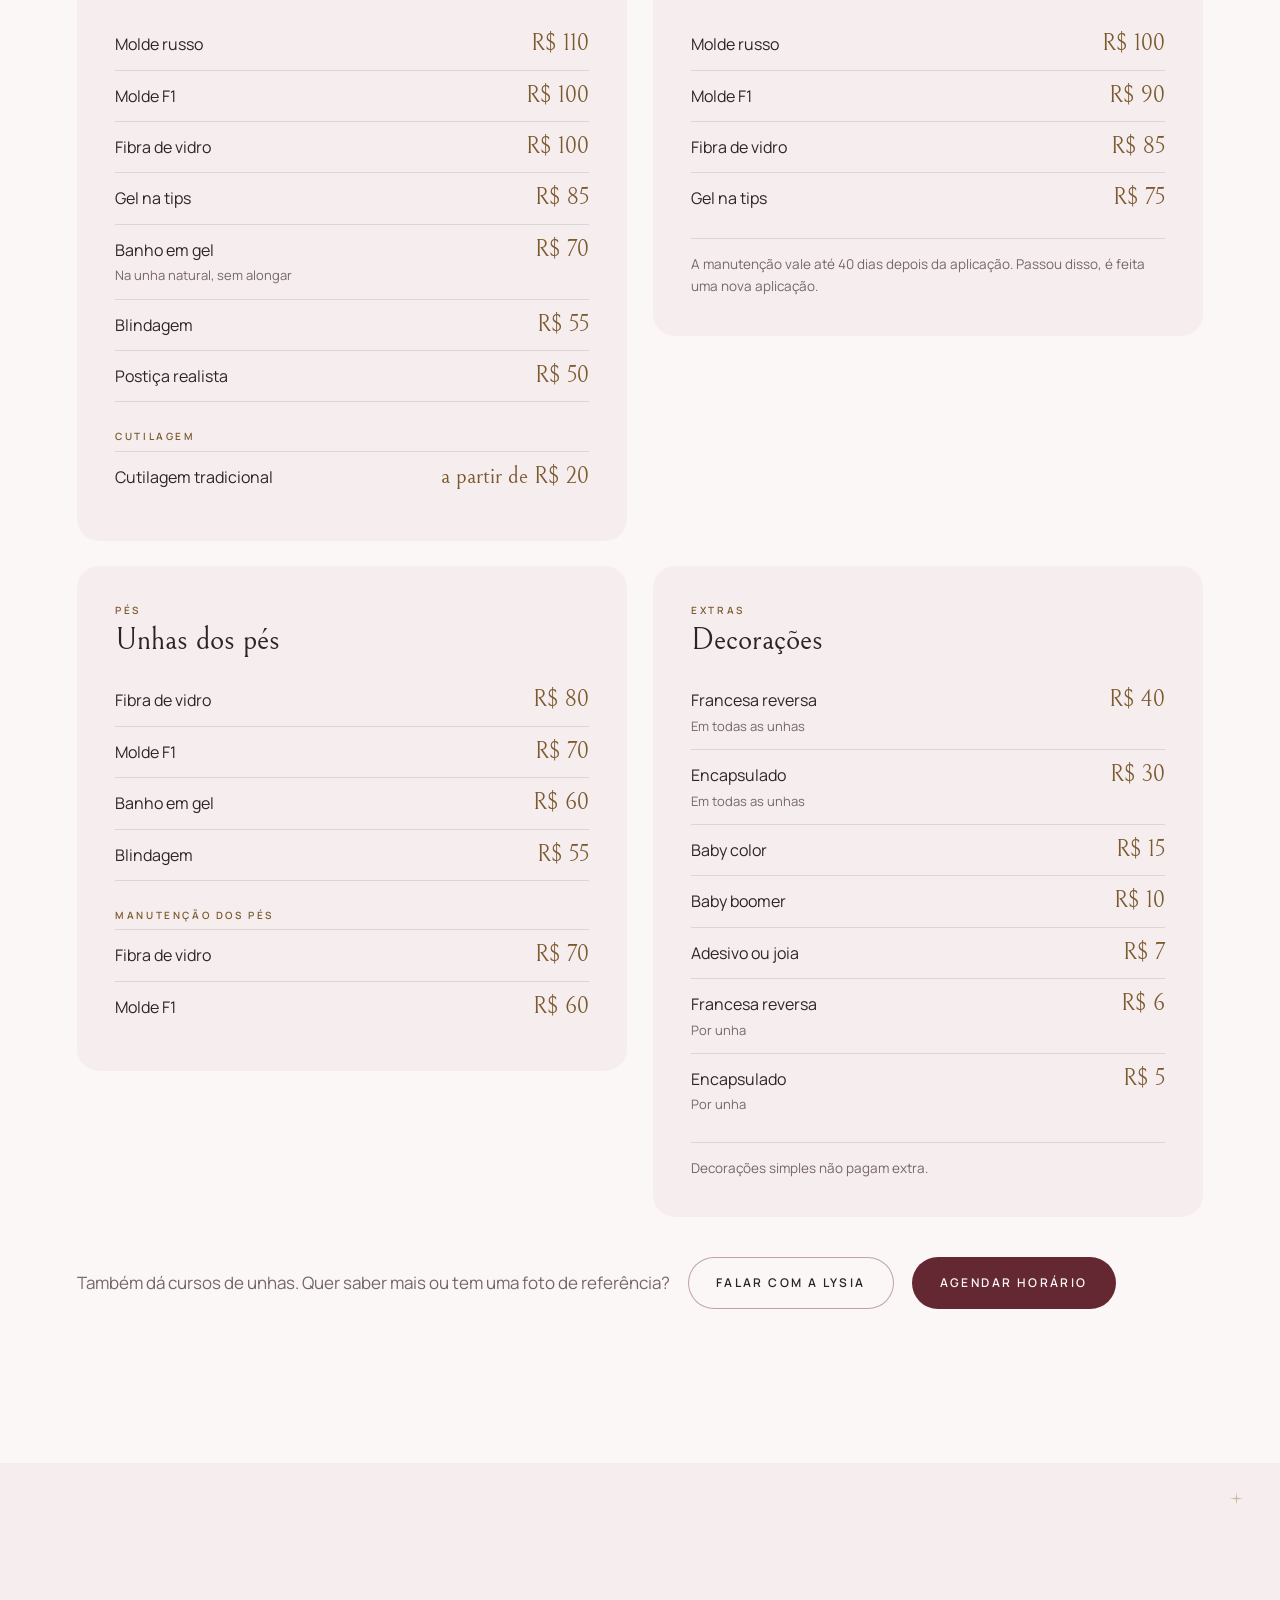
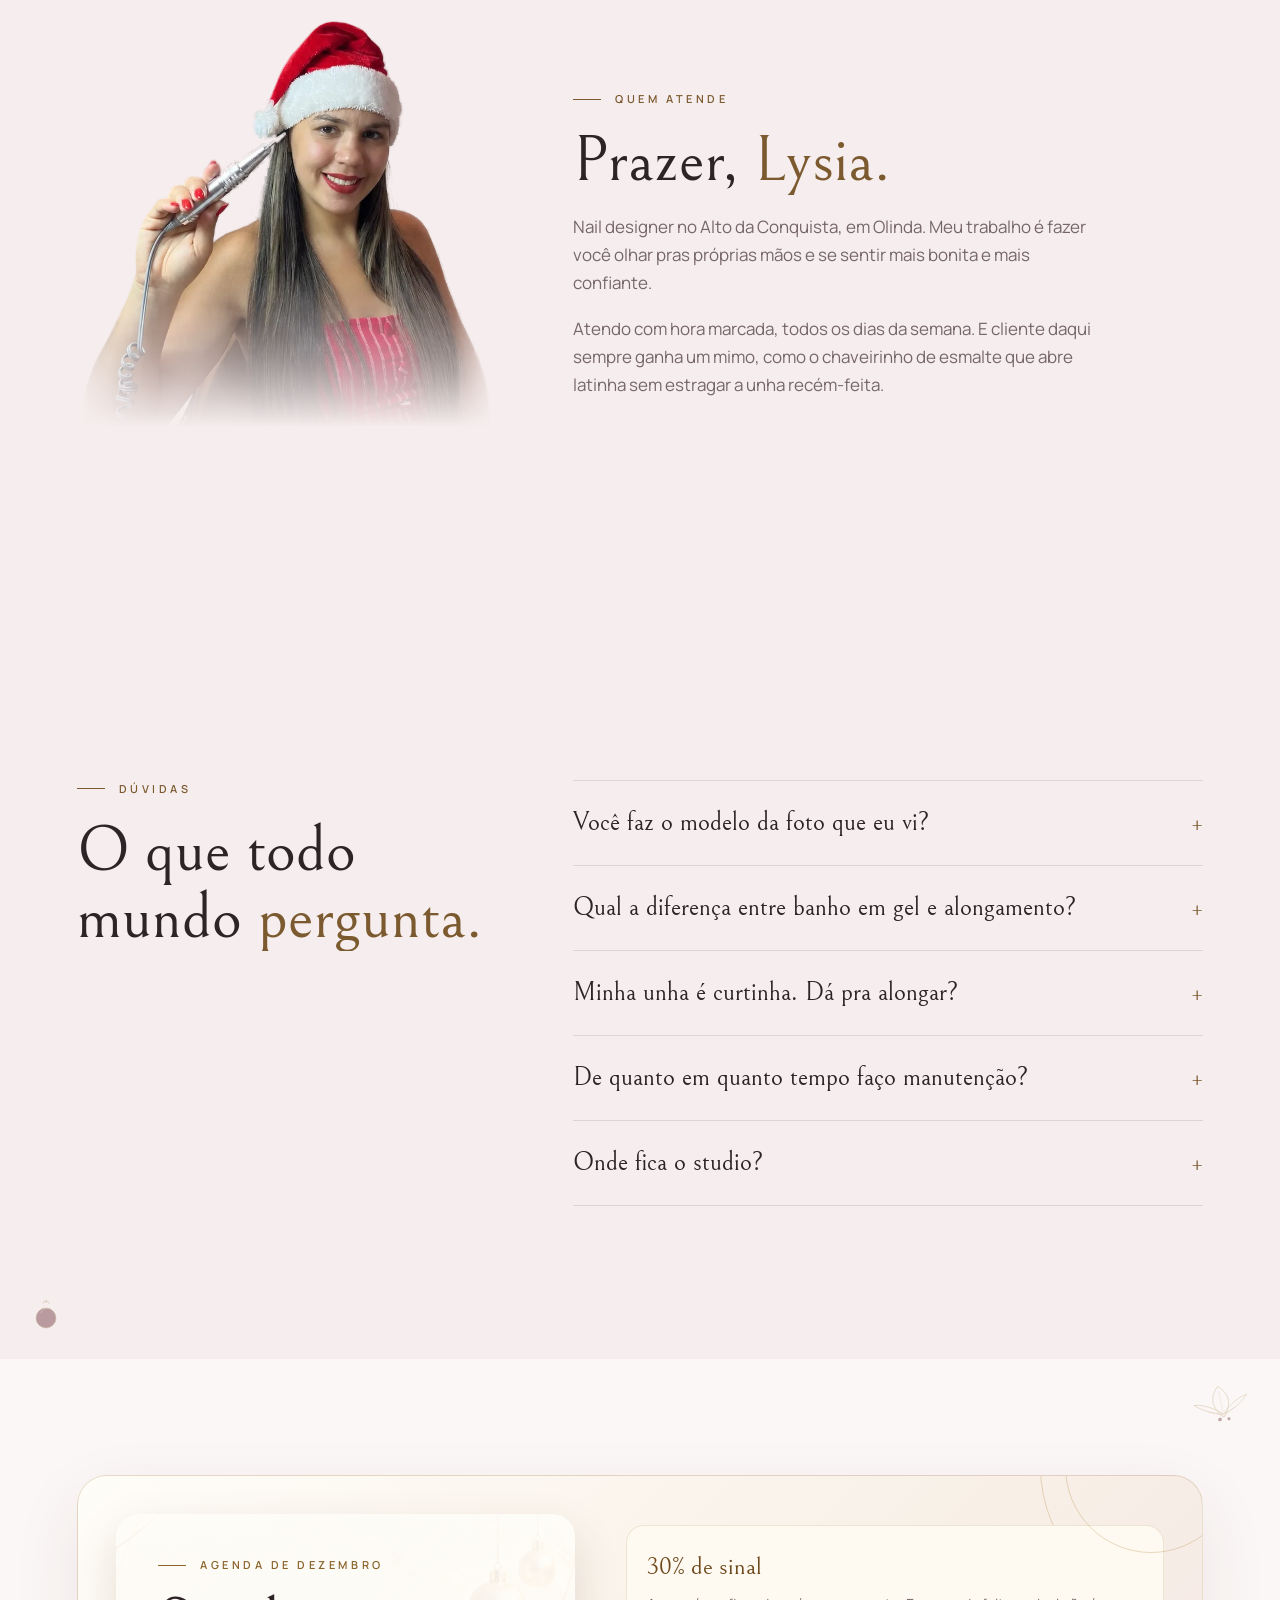
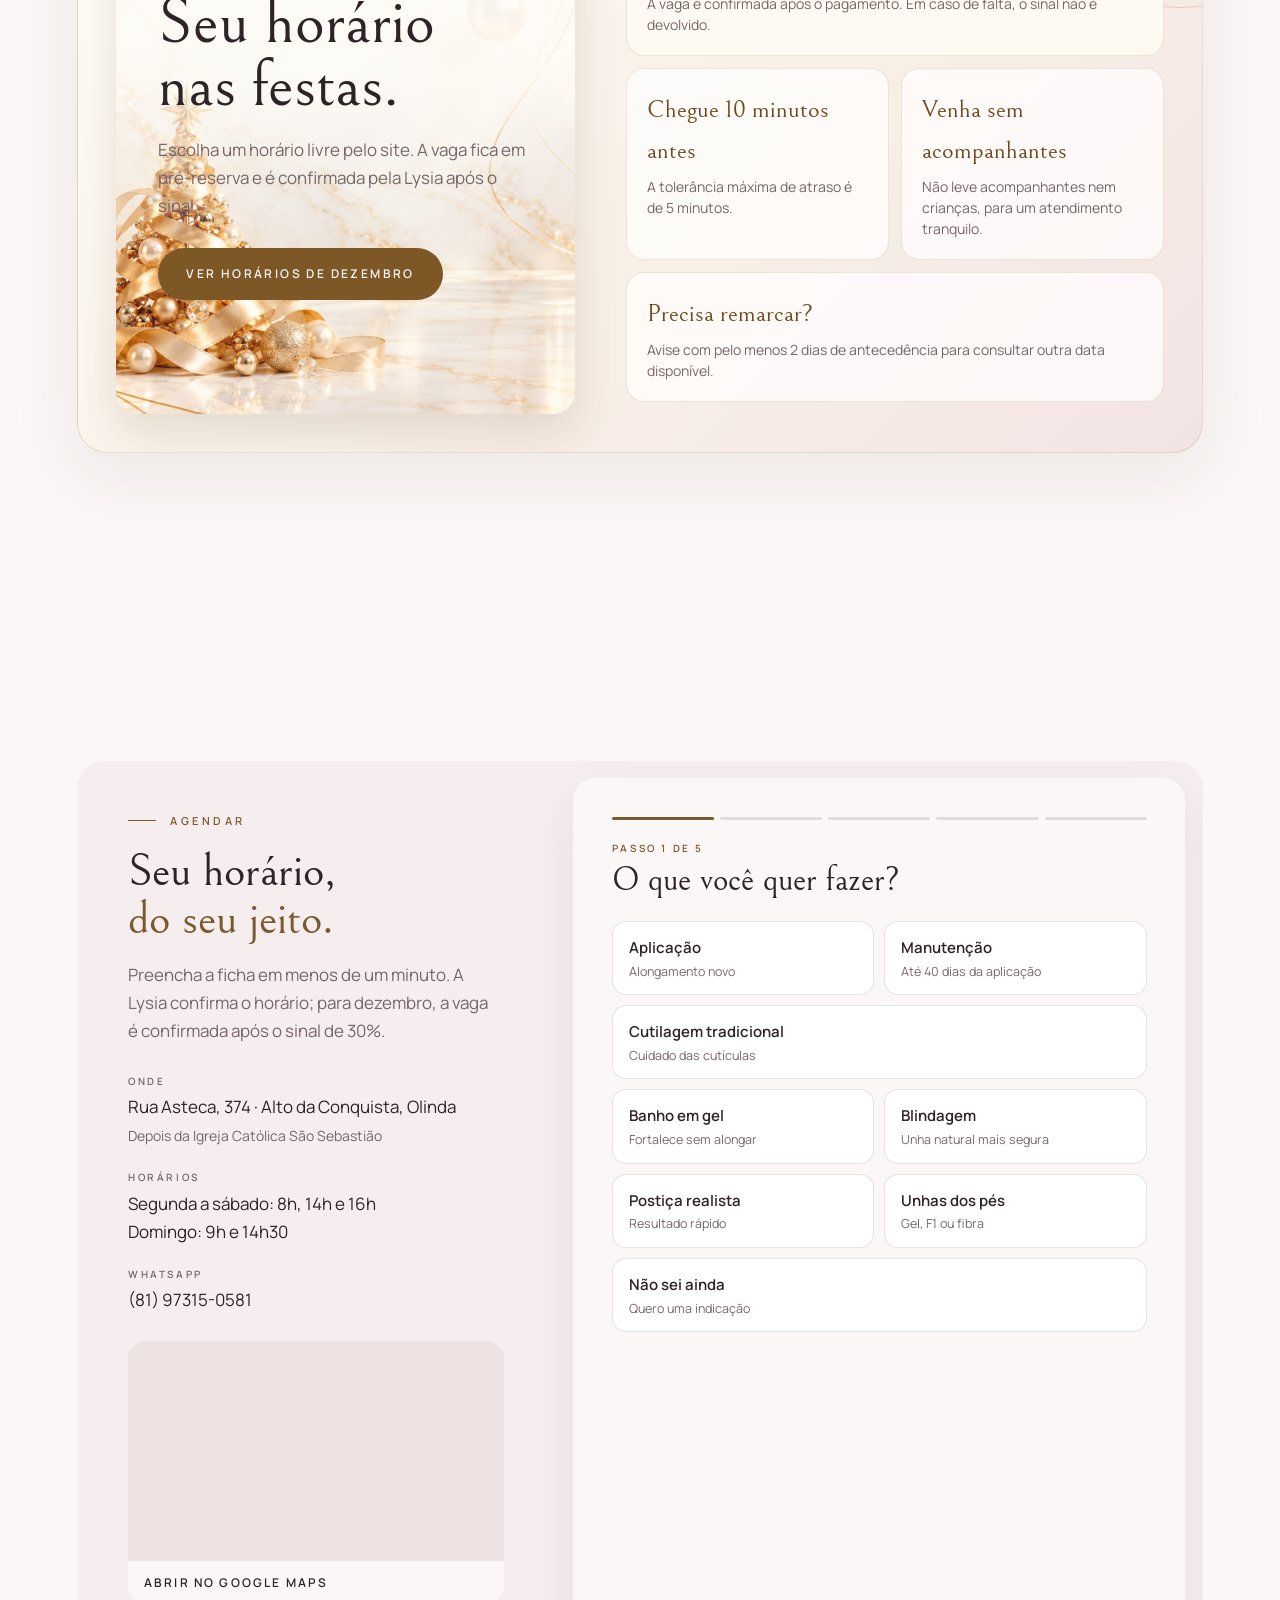
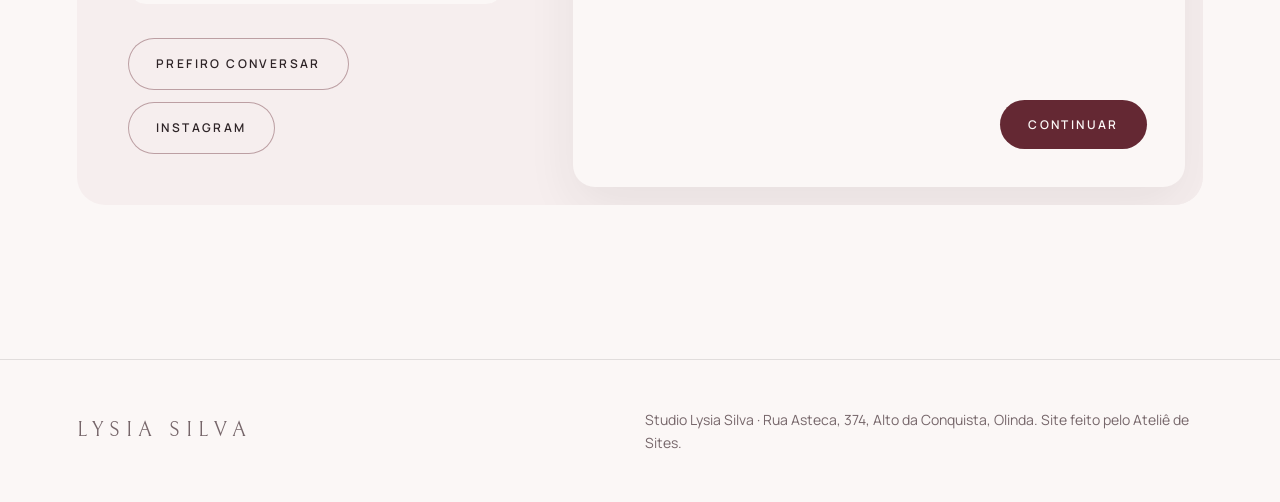
==== commit 0752dcd9: "Desce o Feliz Natal da capa e acrescenta enfeites discretos O texto da foto sai de baixo do degradê," ====
--- a/index.html
+++ b/index.html
@@ -468,7 +468,8 @@
 .wa svg{width:28px;height:28px;fill:var(--canvas)}
 </style>
 <!-- TEMA DE NATAL: apague este link, a classe "natal" do body, a section#natal,
-     natal.css, assets/lysia-capa-natal.jpg e assets/lysia-natal.webp.
+     cada <img class="natal-enfeite">, natal.css, assets/lysia-capa-natal.jpg,
+     assets/lysia-natal.webp e a pasta assets/natal/.
      O HTML da capa continua em lysia-capa.jpg. Passo a passo no topo de natal.css. -->
 <link rel="stylesheet" href="natal.css">
 </head>
@@ -514,6 +515,9 @@
 
   <!-- TEMA DE NATAL: apague esta section inteira depois das festas -->
   <section id="natal" aria-labelledby="natal-titulo">
+    <!-- TEMA DE NATAL: enfeites, apagar junto com a pasta assets/natal/ -->
+    <img class="natal-enfeite enfeite-natal-ramo" src="assets/natal/pinheiro.svg" alt="" width="200" height="120" aria-hidden="true">
+    <img class="natal-enfeite enfeite-natal-bola" src="assets/natal/bola.svg" alt="" width="64" height="78" aria-hidden="true">
     <div class="wrap">
       <div class="natal-divisor" aria-hidden="true">
         <span></span>
@@ -531,6 +535,8 @@
   </section>
 
   <section id="trabalhos">
+    <!-- TEMA DE NATAL: enfeite, apagar junto com a pasta assets/natal/ -->
+    <img class="natal-enfeite enfeite-trabalhos" src="assets/natal/estrela.svg" alt="" width="24" height="24" aria-hidden="true">
     <div class="wrap">
       <span class="label rv">Trabalhos</span>
       <h2 class="title rv">Do nude ao <span class="gloss">bordô.</span></h2>
@@ -560,6 +566,8 @@
   </section>
 
   <section id="tecnicas">
+    <!-- TEMA DE NATAL: enfeite, apagar junto com a pasta assets/natal/ -->
+    <img class="natal-enfeite enfeite-tecnicas" src="assets/natal/azevinho.svg" alt="" width="128" height="108" aria-hidden="true">
     <div class="wrap">
       <span class="label rv">Técnicas</span>
       <h2 class="title rv">Qual é a <span class="gloss">sua?</span></h2>
@@ -587,6 +595,8 @@
   </section>
 
   <section id="cuidado">
+    <!-- TEMA DE NATAL: enfeite, apagar junto com a pasta assets/natal/ -->
+    <img class="natal-enfeite enfeite-cuidado" src="assets/natal/pinheiro.svg" alt="" width="200" height="120" aria-hidden="true">
     <div class="wrap how">
       <div>
         <span class="label rv">Manutenção</span>
@@ -662,6 +672,8 @@
   </section>
 
   <section id="sobre">
+    <!-- TEMA DE NATAL: enfeite, apagar junto com a pasta assets/natal/ -->
+    <img class="natal-enfeite enfeite-sobre" src="assets/natal/estrela.svg" alt="" width="24" height="24" aria-hidden="true">
     <div class="wrap about">
       <!-- TEMA DE NATAL: foto original assets/lysia.jpg, alt "Lysia Silva, nail designer, segurando cartela de cores", 900×1200 -->
       <figure class="rv"><img src="assets/lysia-natal.webp" alt="Lysia Silva de gorro de Natal e vestido vermelho listrado, sorrindo com o micromotor." loading="lazy" decoding="async" width="819" height="890"></figure>
@@ -675,6 +687,8 @@
   </section>
 
   <section id="duvidas">
+    <!-- TEMA DE NATAL: enfeite, apagar junto com a pasta assets/natal/ -->
+    <img class="natal-enfeite enfeite-duvidas" src="assets/natal/bola.svg" alt="" width="64" height="78" aria-hidden="true">
     <div class="wrap faq">
       <div class="head">
         <span class="label rv">Dúvidas</span>
@@ -691,6 +705,8 @@
   </section>
 
   <section id="dezembro">
+    <!-- TEMA DE NATAL: enfeite, apagar junto com a pasta assets/natal/ -->
+    <img class="natal-enfeite enfeite-dezembro" src="assets/natal/azevinho.svg" alt="" width="128" height="108" aria-hidden="true">
     <div class="wrap">
       <div class="dezembro">
         <div class="dezembro-grid">
--- a/natal.css
+++ b/natal.css
@@ -1,18 +1,22 @@
 /* ============================================================
    TEMA DE NATAL — dezembro
    Camada leve: paleta (vinho e ouro), a mensagem de boas festas,
-   a capa com jaleco vinho e o retrato recortado em Quem atende.
+   a capa com jaleco vinho, o retrato recortado em Quem atende
+   e enfeites discretos nos cantos das seções.
    As fotos originais ficam intactas:
    - assets/lysia-capa.jpg  (capa bege; o HTML ainda aponta pra ela)
    - assets/lysia.jpg
    Arquivos de dezembro:
-   - assets/lysia-capa-natal.jpg  (mesma capa, jaleco vinho, mesmo enquadramento)
+   - assets/lysia-capa-natal.jpg  (mesma capa, jaleco vinho, mesmo enquadramento;
+     o "Feliz Natal!" foi descido na imagem para não cortar no degradê)
    - assets/lysia-natal.webp      (retrato de gorro, fundo removido)
+   - assets/natal/                (pinheiro, azevinho, bola e estrela, SVG)
 
    PARA VOLTAR AO VISUAL DO ANO, nesta ordem:
    1. No index.html:
       - apague o <link> deste arquivo, a classe "natal" do <body>,
-        a <section id="natal"> e os comentários "TEMA DE NATAL";
+        a <section id="natal"> e os comentários "TEMA DE NATAL"
+        (inclui cada <img class="natal-enfeite">);
       - na seção #sobre, volte o src para assets/lysia.jpg,
         o alt para "Lysia Silva, nail designer, segurando cartela de cores"
         e width/height para 900 e 1200;
@@ -22,7 +26,8 @@
       A capa em si volta sozinha ao apagar este arquivo
       (o HTML continua em assets/lysia-capa.jpg).
    2. No 404.html: devolva as três cores do :root anotadas lá.
-   3. Apague este arquivo, assets/lysia-capa-natal.jpg e assets/lysia-natal.webp.
+   3. Apague este arquivo, assets/lysia-capa-natal.jpg,
+      assets/lysia-natal.webp e a pasta assets/natal/.
       Não apague lysia-capa.jpg nem lysia.jpg.
 
    Tirar a classe "natal" desliga a paleta e devolve a capa bege.
@@ -161,3 +166,33 @@
   }
   body.natal #sobre figure img{width:100%}
 }
+
+/* enfeites: só nos vãos da seção, nunca por cima do texto.
+   O .wrap fica acima, então foto e botão cobrem o desenho se encostar. */
+body.natal .natal-enfeite{
+  position:absolute;
+  z-index:0;
+  display:block;
+  height:auto;
+  pointer-events:none;
+  user-select:none;
+}
+body.natal .wrap{position:relative;z-index:1}
+body.natal .enfeite-natal-ramo{top:10px;left:18px;width:132px;opacity:.42}
+body.natal .enfeite-natal-bola{right:26px;bottom:18px;width:40px;opacity:.58}
+body.natal .enfeite-trabalhos{top:36px;right:34px;width:16px;opacity:.55}
+body.natal .enfeite-tecnicas{left:22px;bottom:22px;width:84px;opacity:.4;transform:rotate(-10deg)}
+body.natal .enfeite-cuidado{right:24px;bottom:20px;width:124px;opacity:.36;transform:scaleX(-1) rotate(8deg)}
+body.natal .enfeite-sobre{top:28px;right:36px;width:15px;opacity:.5}
+body.natal .enfeite-duvidas{left:30px;bottom:24px;width:32px;opacity:.52}
+body.natal .enfeite-dezembro{top:18px;right:22px;width:72px;opacity:.4;transform:rotate(-12deg)}
+@media (max-width:860px){
+  body.natal .enfeite-natal-ramo{top:8px;left:6px;width:72px;opacity:.34}
+  body.natal .enfeite-trabalhos{top:22px;right:12px;width:13px}
+  body.natal .enfeite-tecnicas{left:4px;bottom:12px;width:58px}
+  body.natal .enfeite-duvidas{left:10px;bottom:14px;width:24px}
+  body.natal .enfeite-natal-bola,
+  body.natal .enfeite-cuidado,
+  body.natal .enfeite-sobre,
+  body.natal .enfeite-dezembro{display:none}
+}
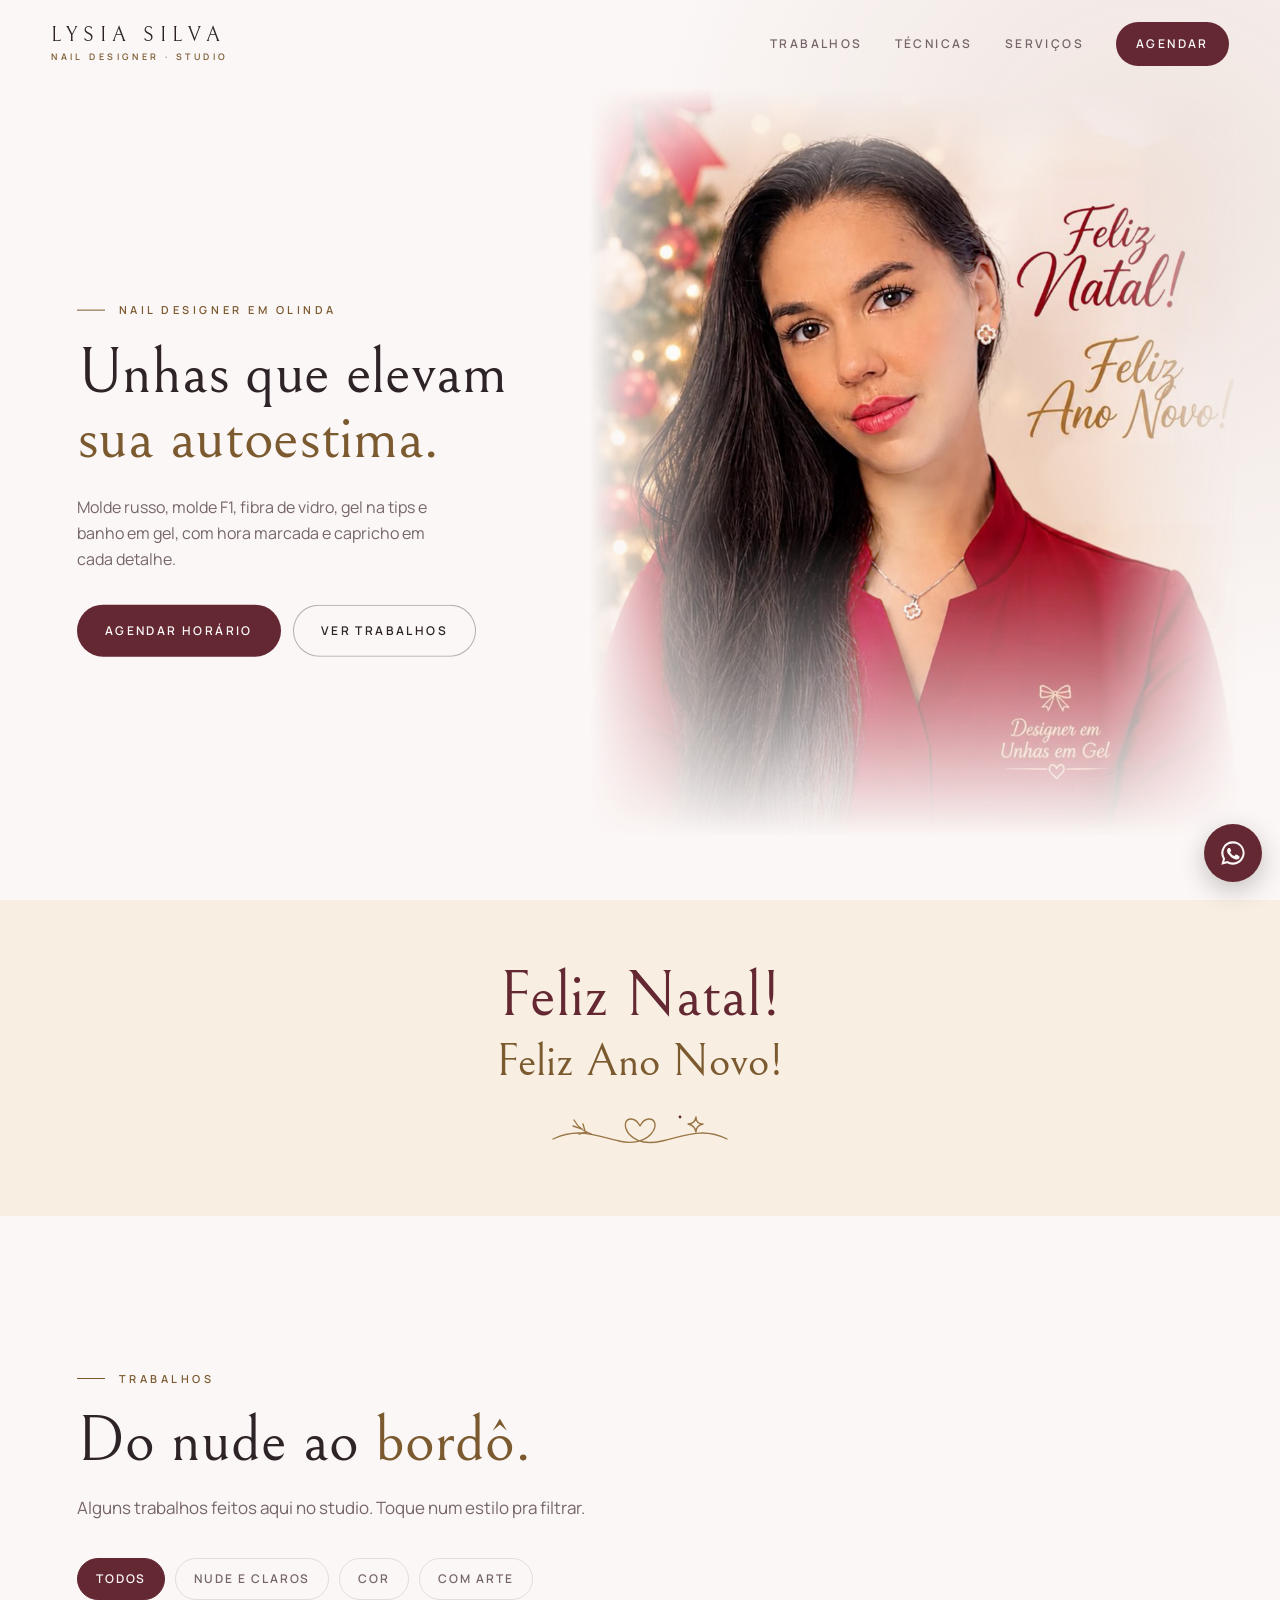
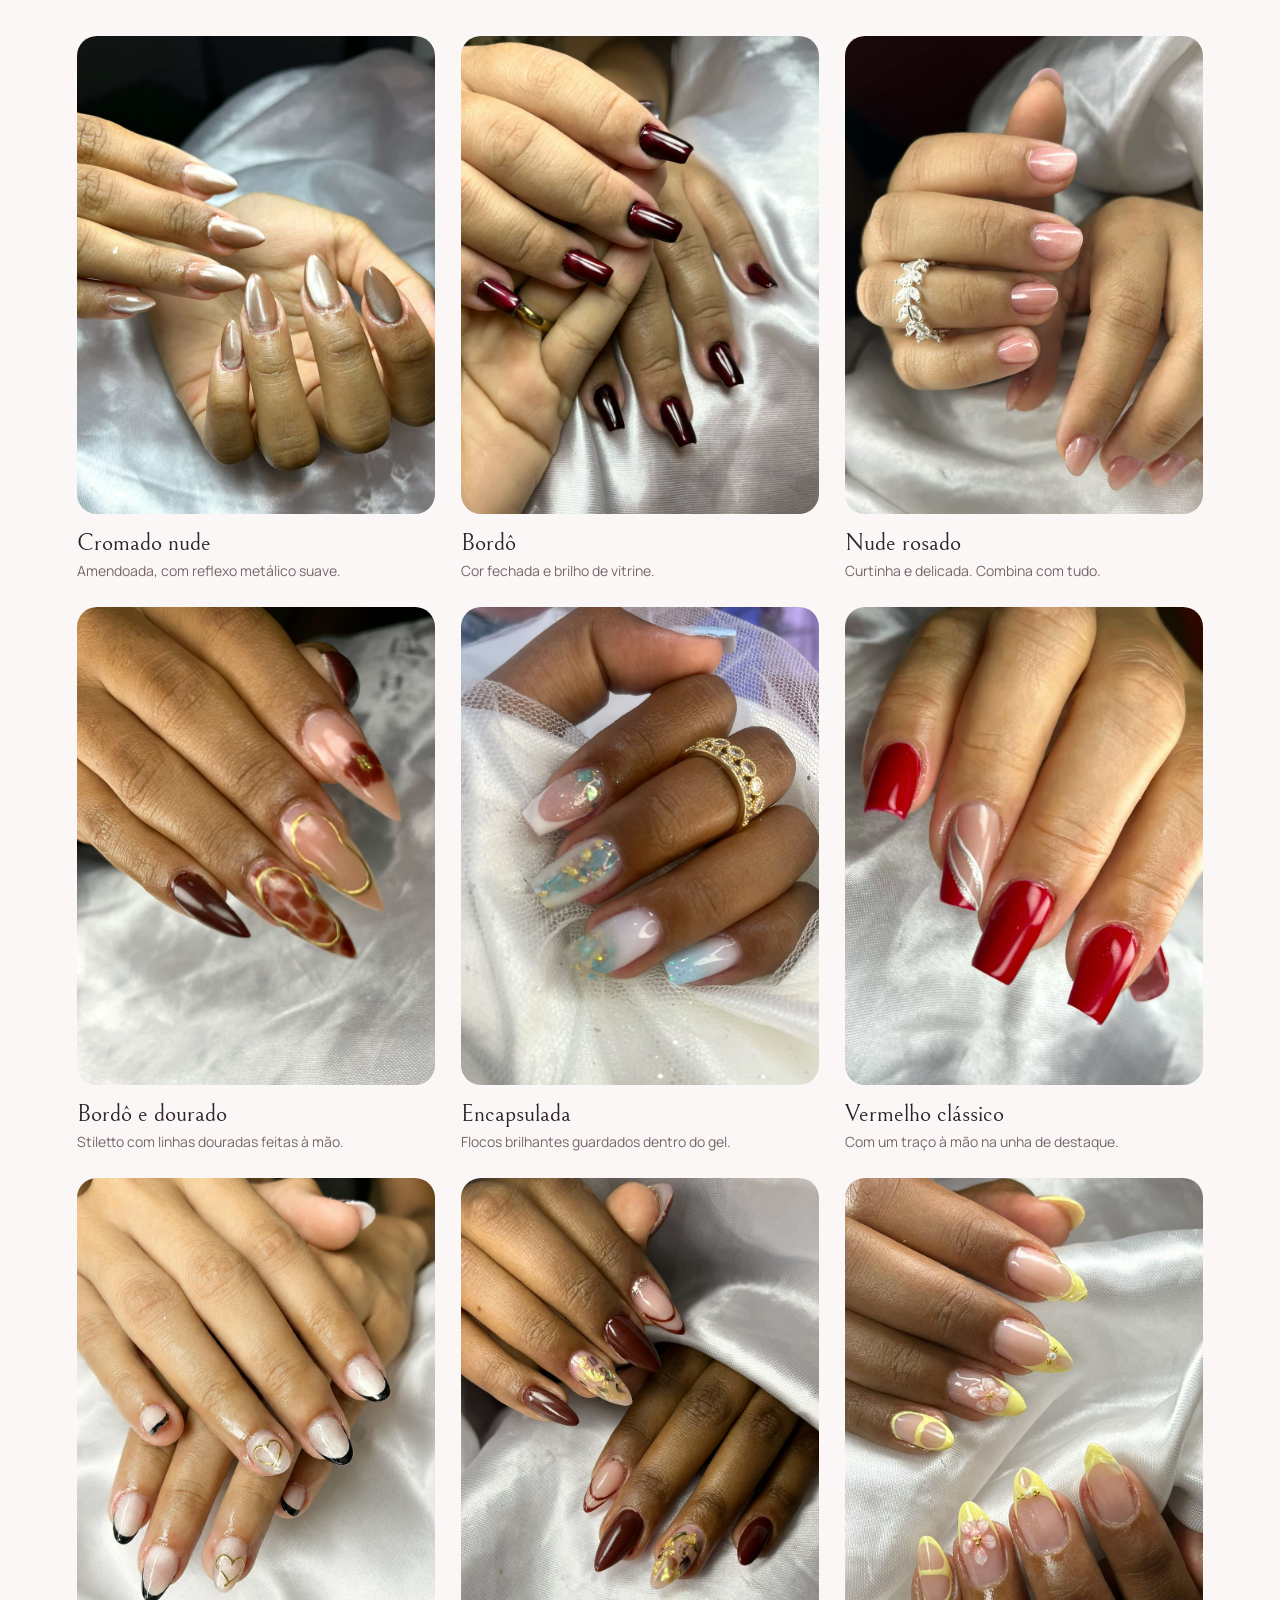
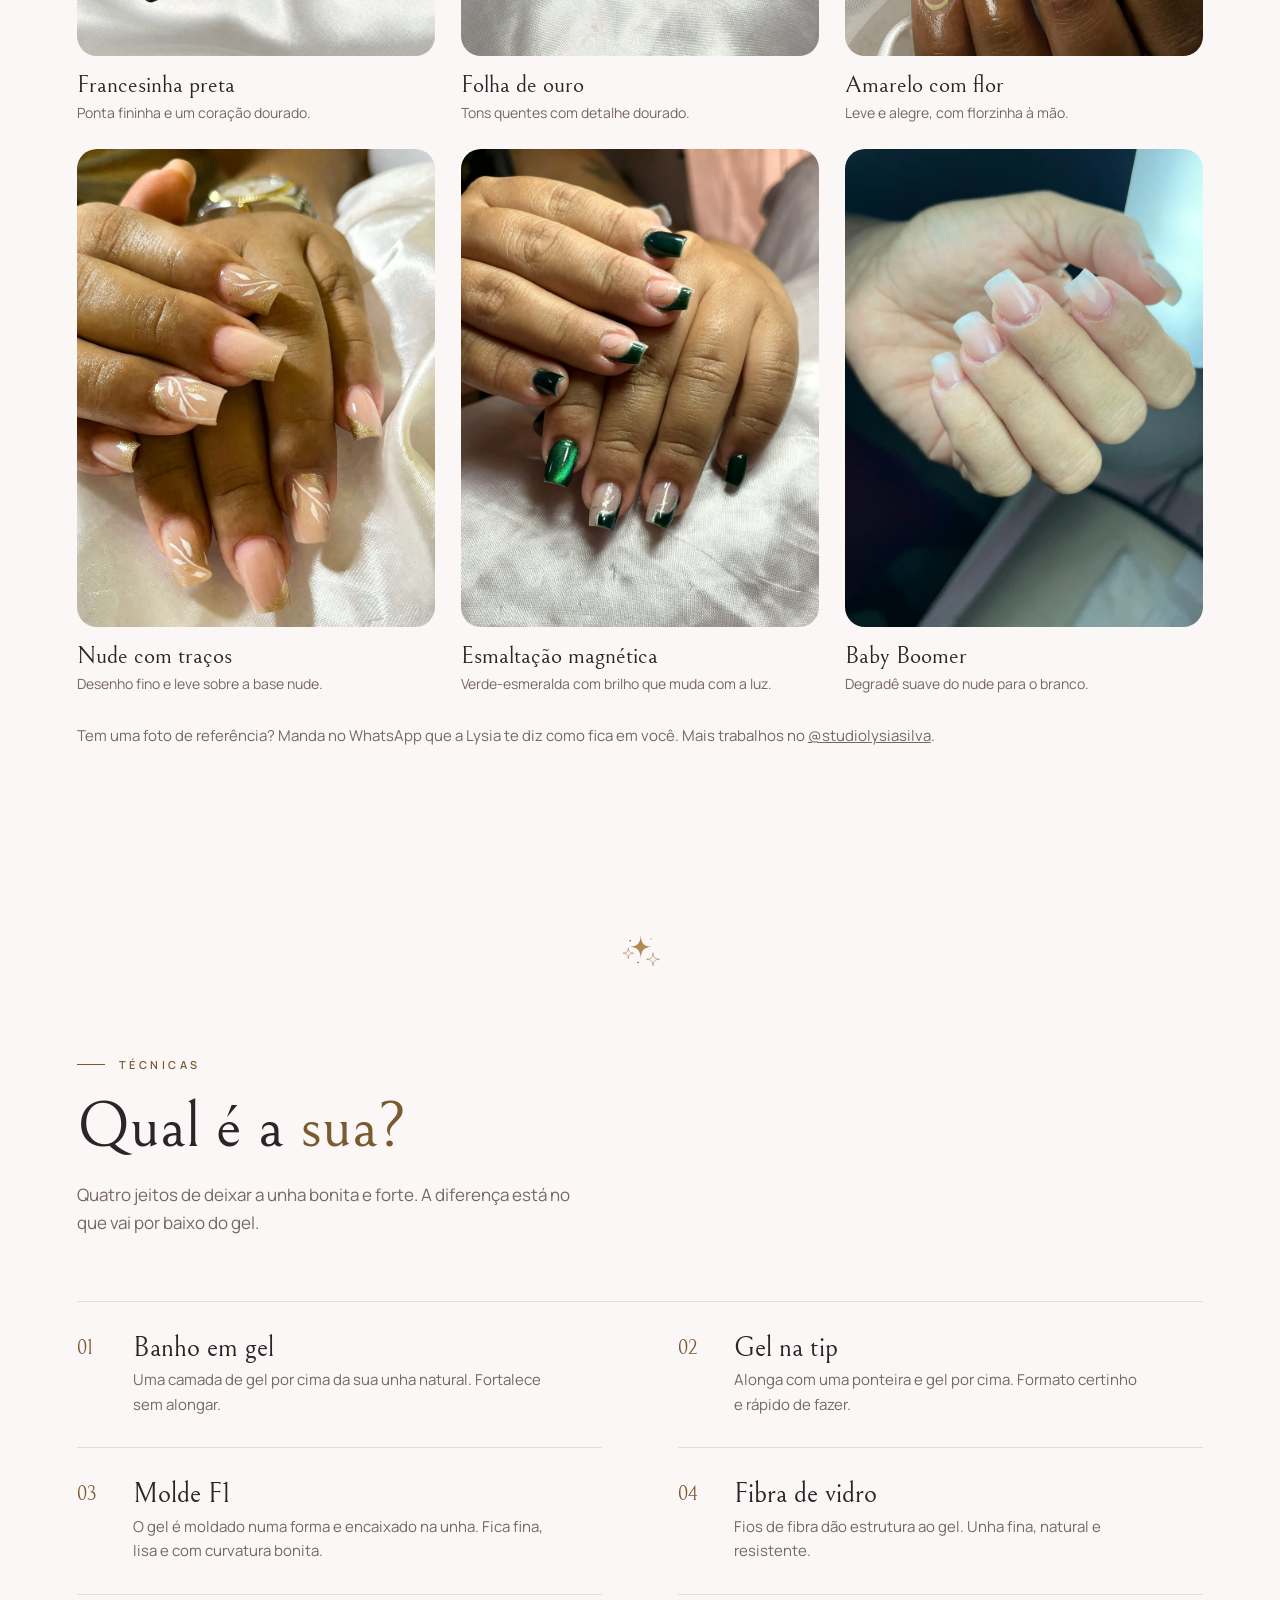
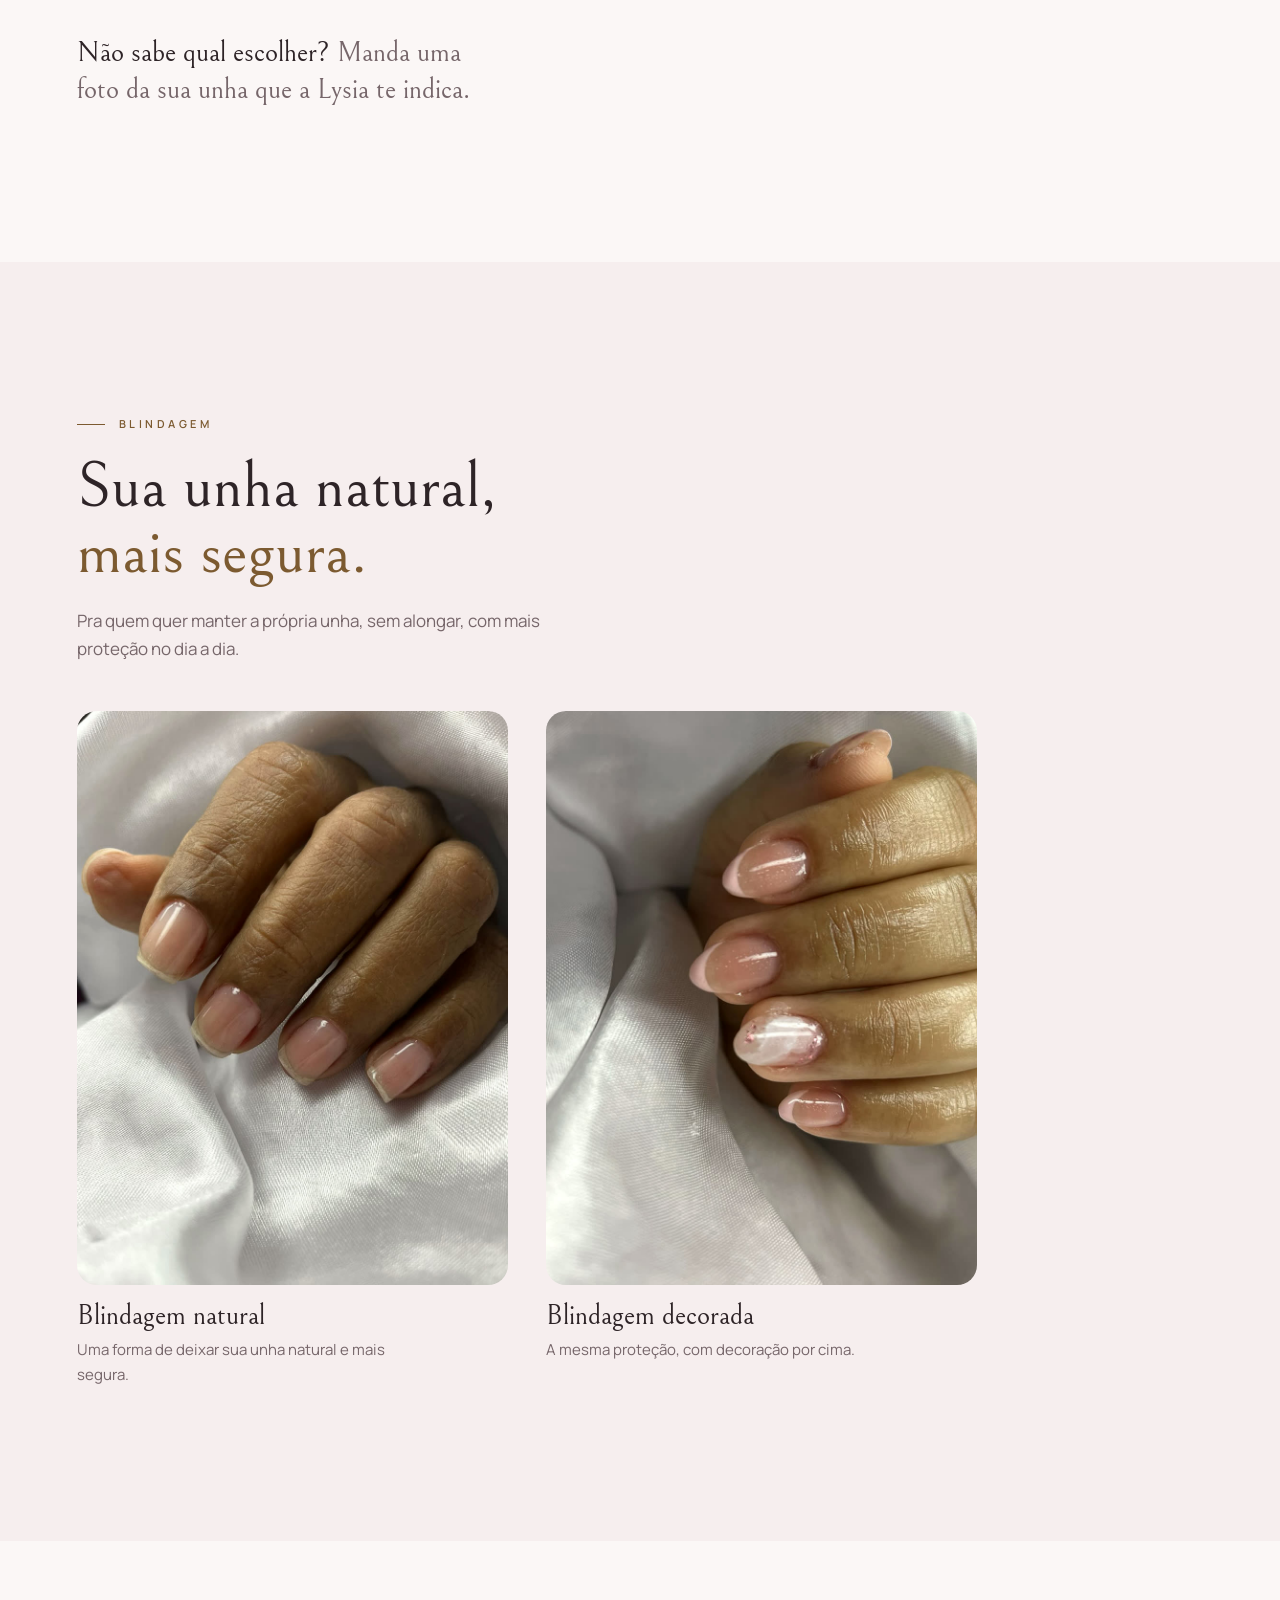
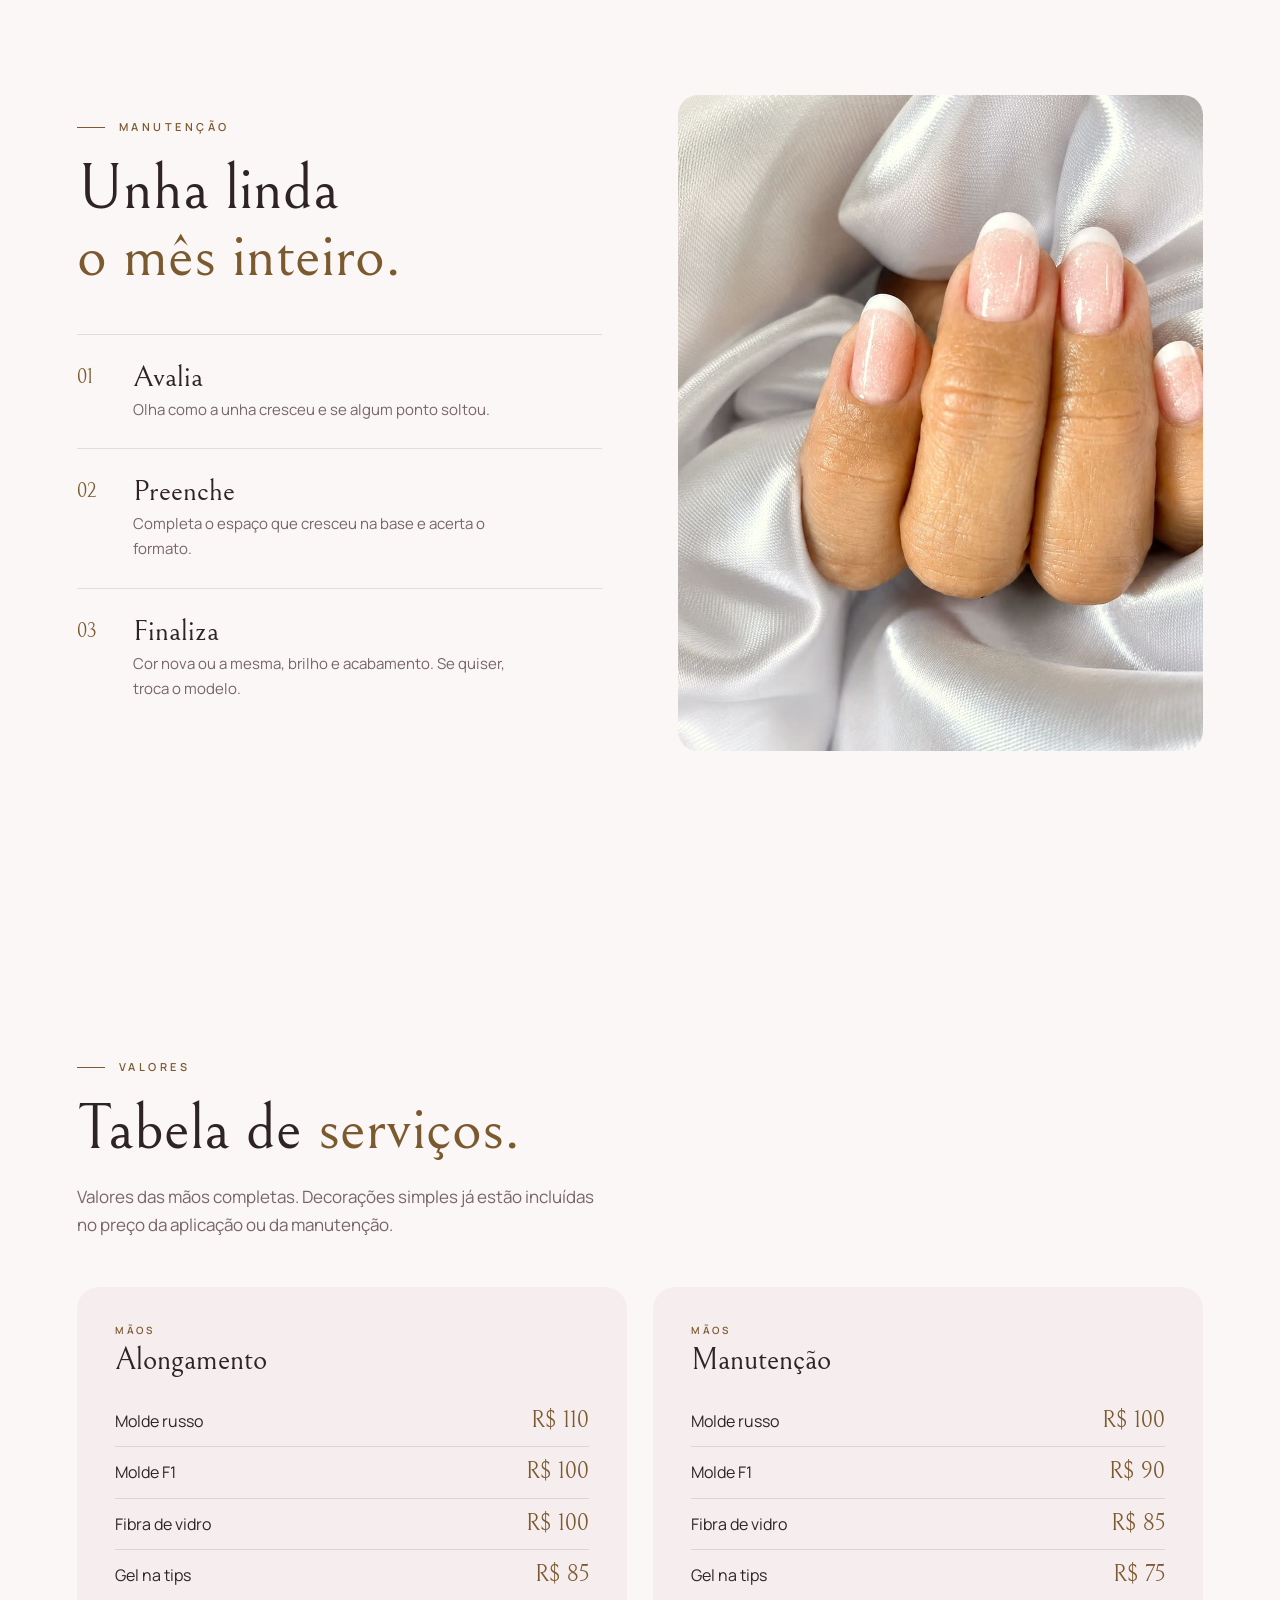
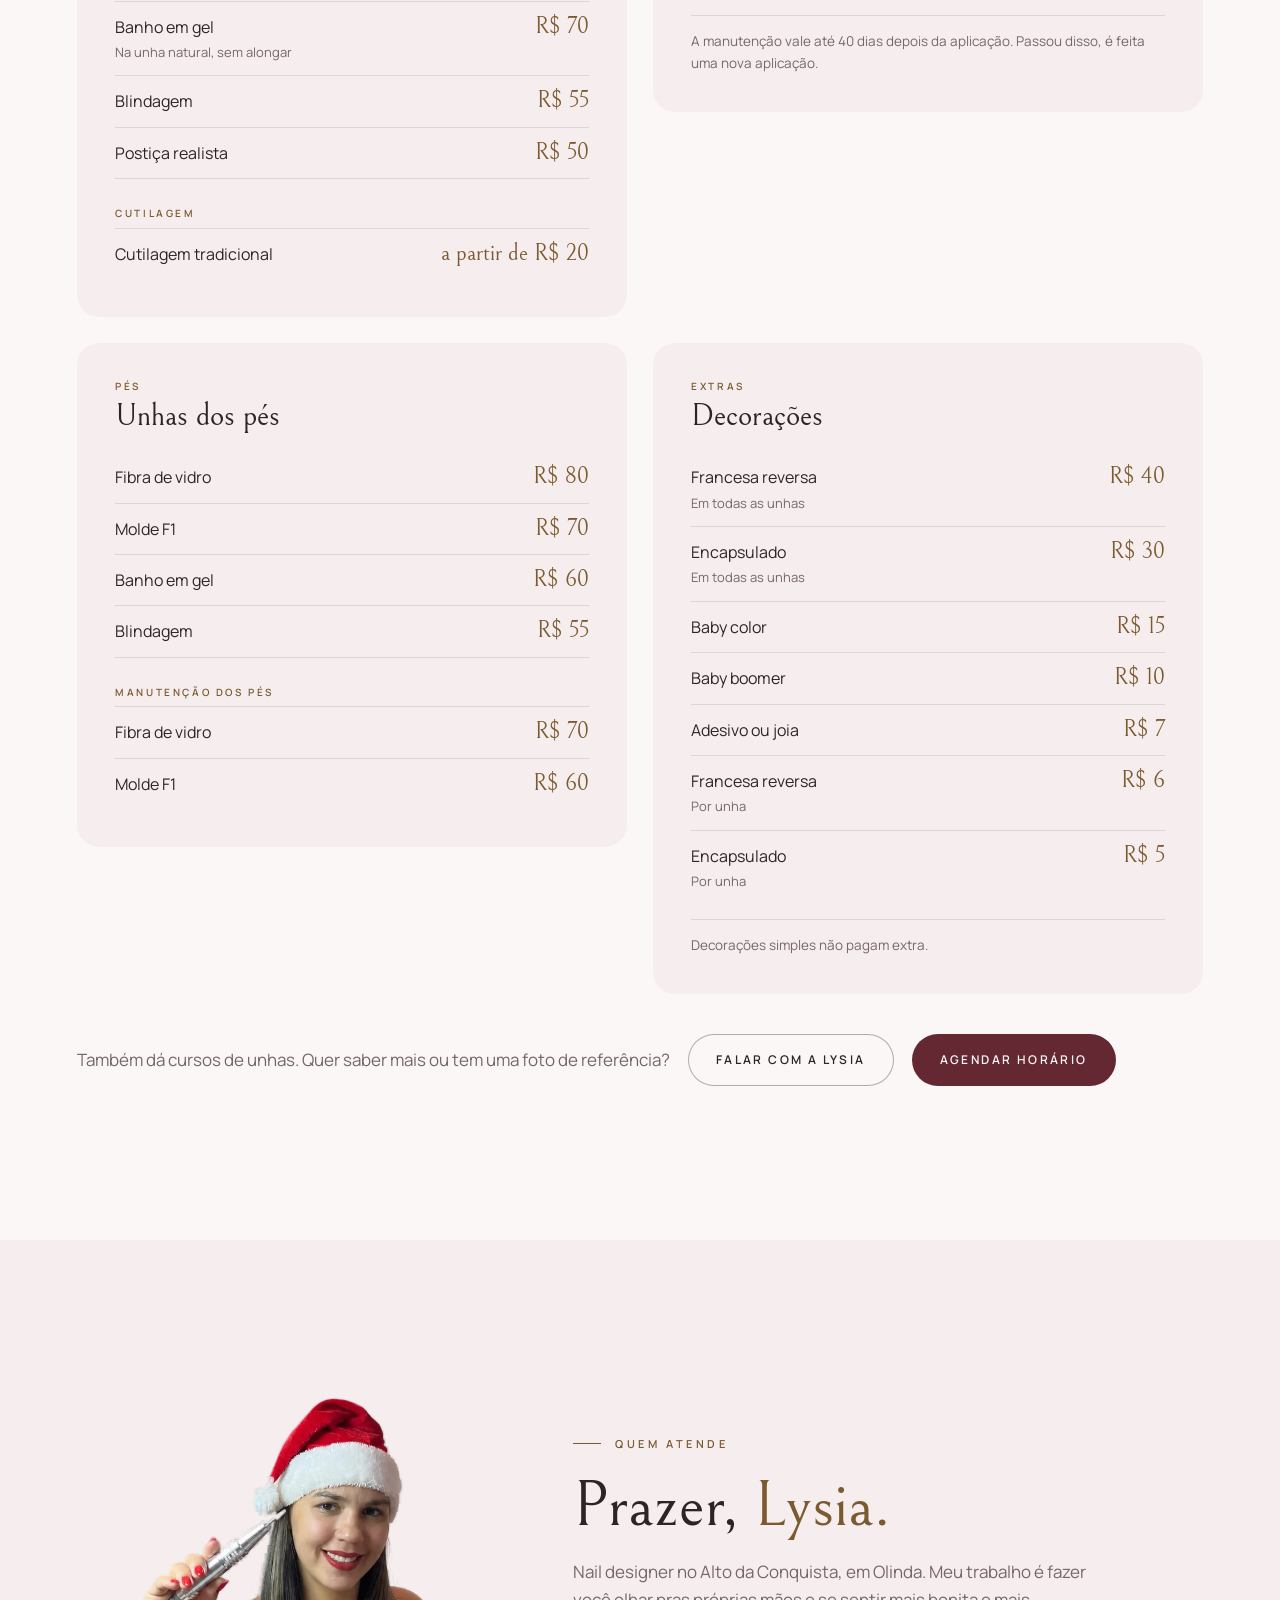
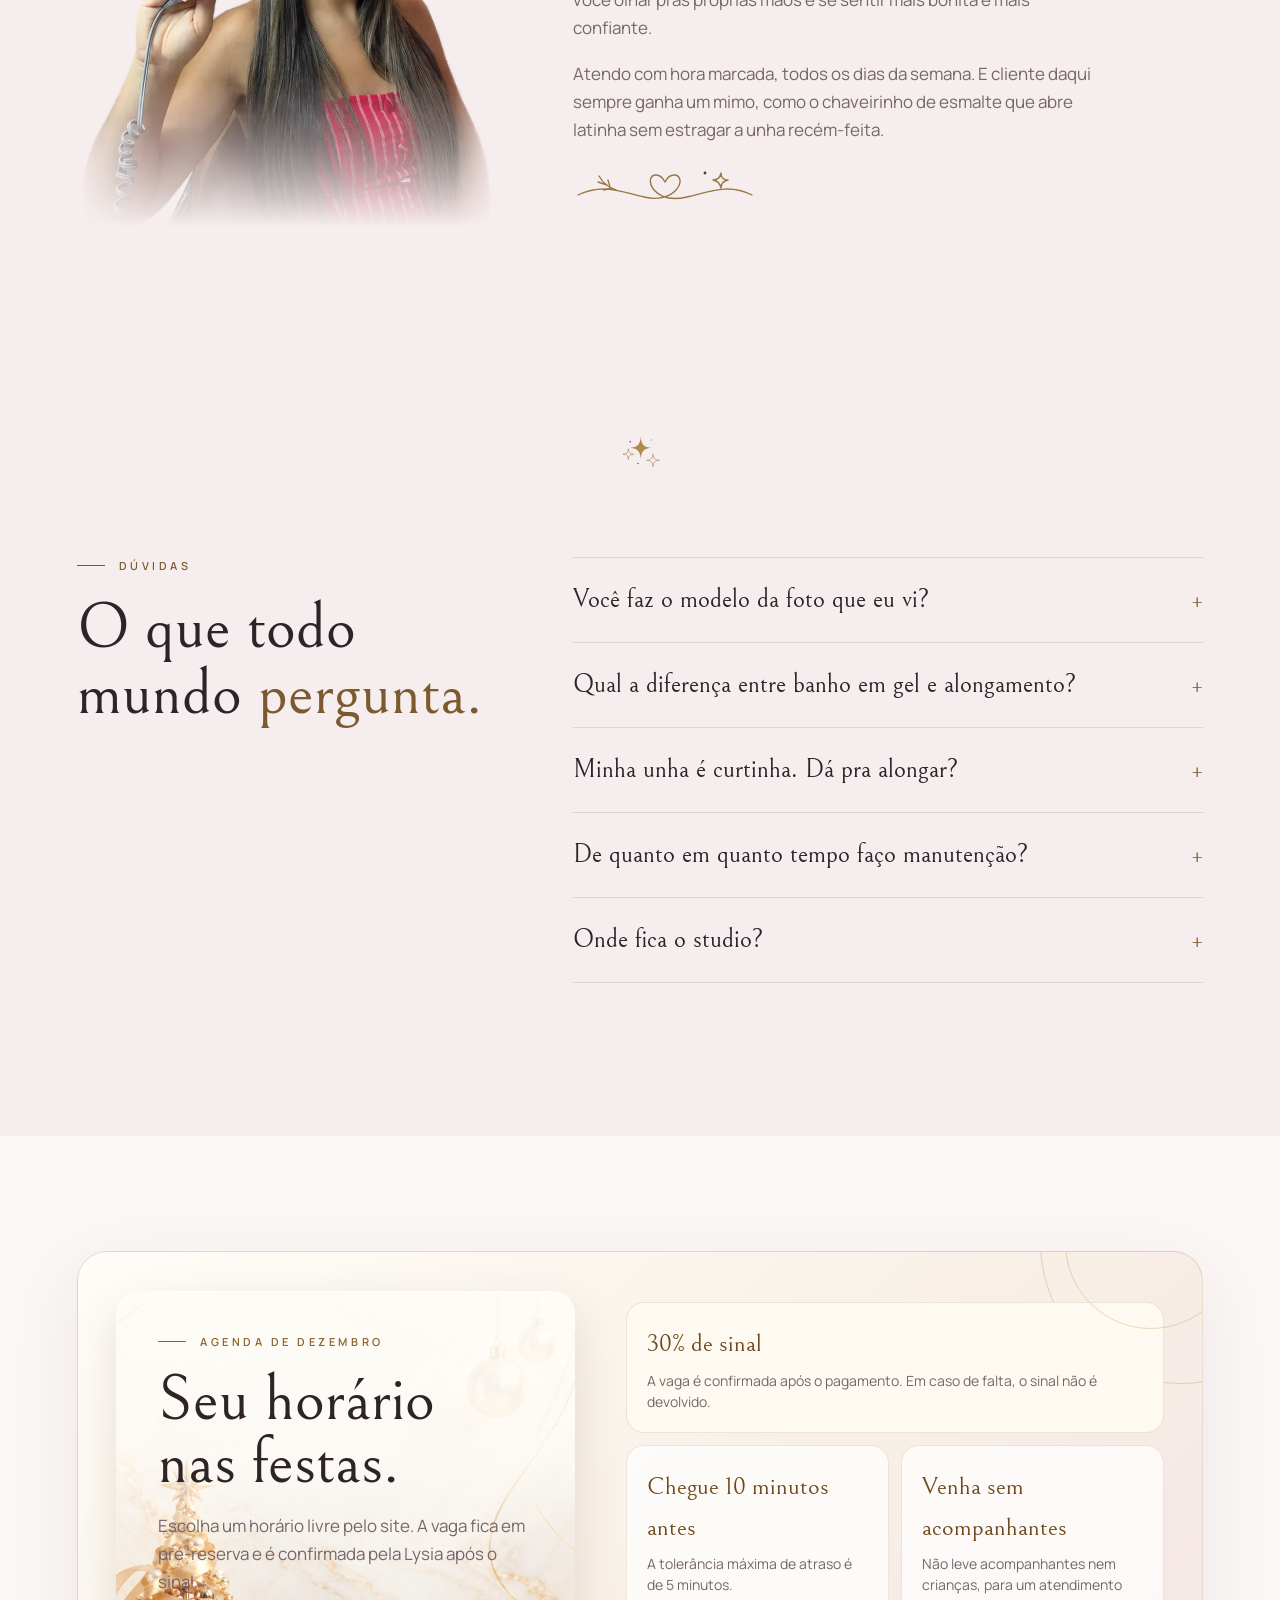
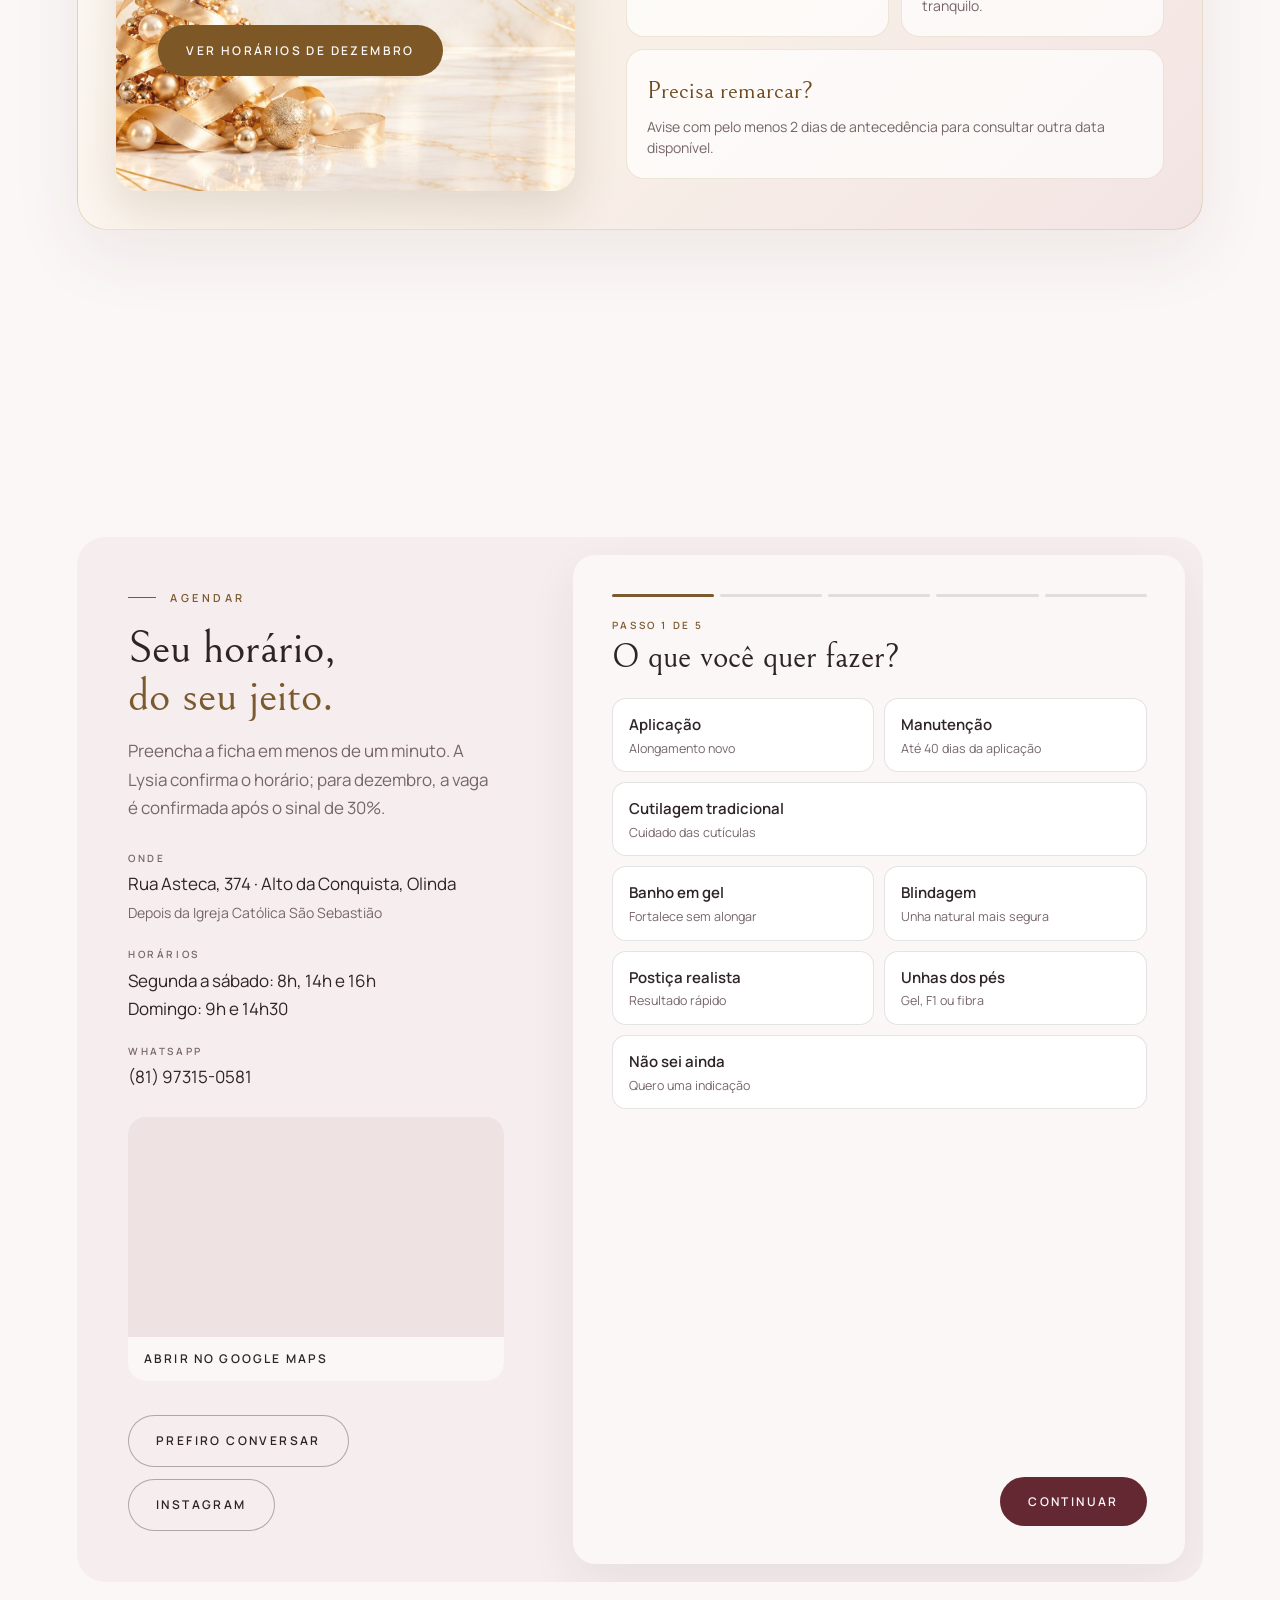
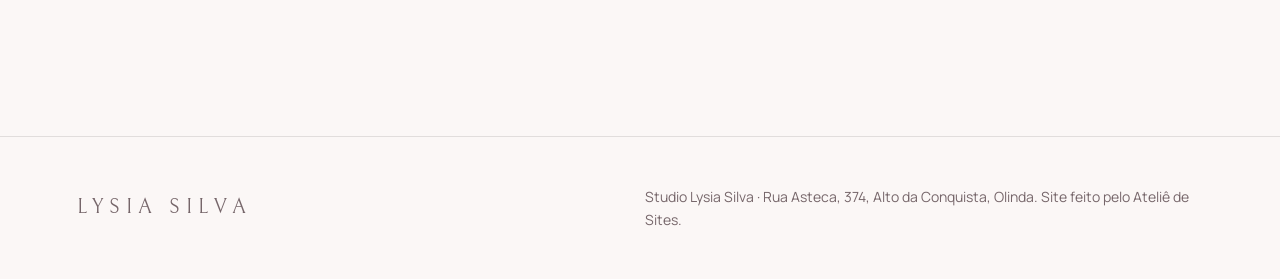
==== commit 9938f493: "Refina os detalhes de Natal e Ano Novo do site" ====
--- a/index.html
+++ b/index.html
@@ -5,21 +5,18 @@
 <meta name="viewport" content="width=device-width, initial-scale=1">
 <title>Studio Lysia Silva · Nail designer em Olinda</title>
 <meta name="description" content="Banho em gel, gel na tip, molde F1, fibra de vidro, manutenção e pé em gel em Olinda. Agende pelo WhatsApp com a nail designer Lysia Silva.">
-<!-- TEMA DE NATAL: devolva o theme-color para #FAF7F4 -->
-<meta name="theme-color" content="#FBF6F2">
+<meta name="theme-color" content="#FAF7F4">
 <meta property="og:title" content="Studio Lysia Silva · Nail designer">
 <meta property="og:description" content="Unhas em gel com capricho em cada detalhe. Olinda, PE.">
 <meta property="og:image" content="https://studiolysiasilva.com.br/assets/lysia-capa.jpg">
 <meta property="og:url" content="https://studiolysiasilva.com.br/">
 <link rel="canonical" href="https://studiolysiasilva.com.br/">
-<!-- TEMA DE NATAL: favicon original (fundo #FAF7F4, letras #2A2321):
-     data:image/svg+xml,%3Csvg xmlns='http://www.w3.org/2000/svg' viewBox='0 0 64 64'%3E%3Crect width='64' height='64' rx='14' fill='%23FAF7F4'/%3E%3Ctext x='32' y='43' text-anchor='middle' font-family='Georgia,serif' font-size='28' fill='%232A2321'%3ELS%3C/text%3E%3C/svg%3E -->
-<link rel="icon" href="data:image/svg+xml,%3Csvg xmlns='http://www.w3.org/2000/svg' viewBox='0 0 64 64'%3E%3Crect width='64' height='64' rx='14' fill='%23FBF6F2'/%3E%3Ctext x='32' y='43' text-anchor='middle' font-family='Georgia,serif' font-size='28' fill='%23642833'%3ELS%3C/text%3E%3C/svg%3E">
+<link rel="icon" href="data:image/svg+xml,%3Csvg xmlns='http://www.w3.org/2000/svg' viewBox='0 0 64 64'%3E%3Crect width='64' height='64' rx='14' fill='%23FAF7F4'/%3E%3Ctext x='32' y='43' text-anchor='middle' font-family='Georgia,serif' font-size='28' fill='%232A2321'%3ELS%3C/text%3E%3C/svg%3E">
 <link rel="preconnect" href="https://fonts.googleapis.com">
 <link rel="preconnect" href="https://fonts.gstatic.com" crossorigin>
 <link href="https://fonts.googleapis.com/css2?family=Bellefair&family=Manrope:wght@400;600&display=swap" rel="stylesheet">
-<!-- TEMA DE NATAL: preload original assets/lysia-capa.jpg -->
-<link rel="preload" as="image" href="assets/lysia-capa-natal.jpg">
+<!-- TEMA DE NATAL: preload original em assets/lysia-capa.jpg -->
+<link rel="preload" as="image" href="assets/natal/lysia-capa-hd.webp">
 <script type="application/ld+json">
 {"@context":"https://schema.org","@type":"NailSalon","name":"Studio Lysia Silva","telephone":"+55 81 97315-0581","address":{"@type":"PostalAddress","streetAddress":"Rua Asteca, 374, Alto da Conquista","addressLocality":"Olinda","addressRegion":"PE","addressCountry":"BR"},"image":"https://studiolysiasilva.com.br/assets/lysia-capa.jpg","sameAs":["https://www.instagram.com/studiolysiasilva/"]}
 </script>
@@ -467,10 +464,7 @@
 .wa:hover{transform:scale(1.06)}
 .wa svg{width:28px;height:28px;fill:var(--canvas)}
 </style>
-<!-- TEMA DE NATAL: apague este link, a classe "natal" do body, a section#natal,
-     cada <img class="natal-enfeite">, natal.css, assets/lysia-capa-natal.jpg,
-     assets/lysia-natal.webp e a pasta assets/natal/.
-     O HTML da capa continua em lysia-capa.jpg. Passo a passo no topo de natal.css. -->
+<!-- TEMA DE NATAL: instruções de reversão em natal.css -->
 <link rel="stylesheet" href="natal.css">
 </head>
 <body class="natal">
@@ -505,7 +499,7 @@
       </div>
     </div>
     <div class="frame" aria-hidden="true">
-      <div class="slide" data-tag="Lysia Silva · nail designer"><div class="photo" style="background-image:url('assets/lysia-capa.jpg');background-position:50% 20%"></div><div class="glint"><i></i></div></div>
+      <div class="slide" data-tag="Lysia Silva · nail designer"><div class="photo" style="background-image:var(--natal-capa,url('assets/lysia-capa.jpg'));background-position:50% 20%"></div><div class="glint"><i></i></div></div>
       <span id="tag" hidden></span>
     </div>
   </div>
@@ -513,30 +507,12 @@
 
 <main id="main" tabindex="-1">
 
-  <!-- TEMA DE NATAL: apague esta section inteira depois das festas -->
-  <section id="natal" aria-labelledby="natal-titulo">
-    <!-- TEMA DE NATAL: enfeites, apagar junto com a pasta assets/natal/ -->
-    <img class="natal-enfeite enfeite-natal-ramo" src="assets/natal/pinheiro.svg" alt="" width="200" height="120" aria-hidden="true">
-    <img class="natal-enfeite enfeite-natal-bola" src="assets/natal/bola.svg" alt="" width="64" height="78" aria-hidden="true">
-    <div class="wrap">
-      <div class="natal-divisor" aria-hidden="true">
-        <span></span>
-        <i></i>
-        <span></span>
-      </div>
-      <div class="natal-faixa">
-        <span class="label rv">Boas festas</span>
-        <h2 class="title rv" id="natal-titulo">Feliz <span class="gloss">Natal.</span></h2>
-        <p class="natal-ano rv">Feliz Ano Novo</p>
-        <p class="lede rv">Obrigada por fazer parte da minha história neste ano. Que o amor, a paz e a gratidão acompanhem os seus dias, e que venham novos sonhos e ainda mais beleza para a sua vida.</p>
-        <p class="natal-assinatura rv">Com carinho, Lysia</p>
-      </div>
-    </div>
+  <!-- TEMA DE NATAL: recado de fim de ano -->
+  <section id="natal" aria-labelledby="natal-titulo" hidden>
+    <h2 id="natal-titulo">Feliz Natal! <span>Feliz Ano Novo!</span></h2>
   </section>
 
   <section id="trabalhos">
-    <!-- TEMA DE NATAL: enfeite, apagar junto com a pasta assets/natal/ -->
-    <img class="natal-enfeite enfeite-trabalhos" src="assets/natal/estrela.svg" alt="" width="24" height="24" aria-hidden="true">
     <div class="wrap">
       <span class="label rv">Trabalhos</span>
       <h2 class="title rv">Do nude ao <span class="gloss">bordô.</span></h2>
@@ -566,8 +542,6 @@
   </section>
 
   <section id="tecnicas">
-    <!-- TEMA DE NATAL: enfeite, apagar junto com a pasta assets/natal/ -->
-    <img class="natal-enfeite enfeite-tecnicas" src="assets/natal/azevinho.svg" alt="" width="128" height="108" aria-hidden="true">
     <div class="wrap">
       <span class="label rv">Técnicas</span>
       <h2 class="title rv">Qual é a <span class="gloss">sua?</span></h2>
@@ -595,8 +569,6 @@
   </section>
 
   <section id="cuidado">
-    <!-- TEMA DE NATAL: enfeite, apagar junto com a pasta assets/natal/ -->
-    <img class="natal-enfeite enfeite-cuidado" src="assets/natal/pinheiro.svg" alt="" width="200" height="120" aria-hidden="true">
     <div class="wrap how">
       <div>
         <span class="label rv">Manutenção</span>
@@ -672,11 +644,13 @@
   </section>
 
   <section id="sobre">
-    <!-- TEMA DE NATAL: enfeite, apagar junto com a pasta assets/natal/ -->
-    <img class="natal-enfeite enfeite-sobre" src="assets/natal/estrela.svg" alt="" width="24" height="24" aria-hidden="true">
     <div class="wrap about">
-      <!-- TEMA DE NATAL: foto original assets/lysia.jpg, alt "Lysia Silva, nail designer, segurando cartela de cores", 900×1200 -->
-      <figure class="rv"><img src="assets/lysia-natal.webp" alt="Lysia Silva de gorro de Natal e vestido vermelho listrado, sorrindo com o micromotor." loading="lazy" decoding="async" width="819" height="890"></figure>
+      <figure class="rv"><img src="assets/lysia.jpg" alt="Lysia Silva, nail designer, segurando cartela de cores" loading="lazy" width="900" height="1200">
+        <!-- TEMA DE NATAL: retrato sazonal -->
+        <span class="natal-retrato" hidden>
+          <img src="assets/natal/lysia-hd.webp" alt="Lysia Silva sorrindo de gorro de Natal, com um micromotor na mão" loading="lazy" decoding="async" width="1638" height="1780">
+        </span>
+      </figure>
       <div>
         <span class="label rv">Quem atende</span>
         <h2 class="title rv">Prazer, <span class="gloss">Lysia.</span></h2>
@@ -687,8 +661,6 @@
   </section>
 
   <section id="duvidas">
-    <!-- TEMA DE NATAL: enfeite, apagar junto com a pasta assets/natal/ -->
-    <img class="natal-enfeite enfeite-duvidas" src="assets/natal/bola.svg" alt="" width="64" height="78" aria-hidden="true">
     <div class="wrap faq">
       <div class="head">
         <span class="label rv">Dúvidas</span>
@@ -705,8 +677,6 @@
   </section>
 
   <section id="dezembro">
-    <!-- TEMA DE NATAL: enfeite, apagar junto com a pasta assets/natal/ -->
-    <img class="natal-enfeite enfeite-dezembro" src="assets/natal/azevinho.svg" alt="" width="128" height="108" aria-hidden="true">
     <div class="wrap">
       <div class="dezembro">
         <div class="dezembro-grid">
--- a/natal.css
+++ b/natal.css
@@ -1,198 +1,124 @@
-/* ============================================================
-   TEMA DE NATAL — dezembro
-   Camada leve: paleta (vinho e ouro), a mensagem de boas festas,
-   a capa com jaleco vinho, o retrato recortado em Quem atende
-   e enfeites discretos nos cantos das seções.
-   As fotos originais ficam intactas:
-   - assets/lysia-capa.jpg  (capa bege; o HTML ainda aponta pra ela)
-   - assets/lysia.jpg
-   Arquivos de dezembro:
-   - assets/lysia-capa-natal.jpg  (mesma capa, jaleco vinho, mesmo enquadramento;
-     o "Feliz Natal!" foi descido na imagem para não cortar no degradê)
-   - assets/lysia-natal.webp      (retrato de gorro, fundo removido)
-   - assets/natal/                (pinheiro, azevinho, bola e estrela, SVG)
+/*
+  TEMA DE NATAL — reversão
+  Remova a classe natal do body para conferir o visual habitual.
+  Para retirar a camada e seus downloads de vez:
+  1. No index.html, remova o link de natal.css e a classe natal do body.
+  2. Troque o href do preload por assets/lysia-capa.jpg e volte o
+     background-image da capa para url('assets/lysia-capa.jpg').
+  3. Remova a seção #natal e, em #sobre, remova o bloco oculto
+     .natal-retrato. A imagem original já está no HTML.
+  4. Remova os comentários TEMA DE NATAL, natal.css e assets/natal/.
+  O favicon, a página 404 e os retratos originais já são os do site habitual.
+*/
 
-   PARA VOLTAR AO VISUAL DO ANO, nesta ordem:
-   1. No index.html:
-      - apague o <link> deste arquivo, a classe "natal" do <body>,
-        a <section id="natal"> e os comentários "TEMA DE NATAL"
-        (inclui cada <img class="natal-enfeite">);
-      - na seção #sobre, volte o src para assets/lysia.jpg,
-        o alt para "Lysia Silva, nail designer, segurando cartela de cores"
-        e width/height para 900 e 1200;
-      - devolva theme-color para #FAF7F4 e o favicon original
-        (anotados no <head>).
-      - devolva o preload para assets/lysia-capa.jpg.
-      A capa em si volta sozinha ao apagar este arquivo
-      (o HTML continua em assets/lysia-capa.jpg).
-   2. No 404.html: devolva as três cores do :root anotadas lá.
-   3. Apague este arquivo, assets/lysia-capa-natal.jpg,
-      assets/lysia-natal.webp e a pasta assets/natal/.
-      Não apague lysia-capa.jpg nem lysia.jpg.
-
-   Tirar a classe "natal" desliga a paleta e devolve a capa bege.
-   O arco e a foto
-   originais de Quem atende só voltam quando o src do passo 1
-   também é restaurado (o arco em si volta com este arquivo).
-   ============================================================ */
-
-body.natal{
-  --ink:#642833;
-  --accent:#642833;
-  --accent-hover:#833E4C;
-  --mocha:#7C5A30;
-  --mocha-light:#F4E6D0;
-  --natal-gold:#A68448;
-  --natal-wine:#642833;
+body.natal {
+  --ink: #642833;
+  --accent: #642833;
+  --accent-hover: #833e4c;
+  --mocha: #7c5a30;
+  --mocha-light: #f4e6d0;
+  --natal-creme: #f8efe2;
+  /* A primeira camada cobre a frase e o coração gravados no fundo da capa. */
+  --natal-capa: url('assets/natal/capa-fundo.svg'), url('assets/natal/lysia-capa-hd.webp');
 }
 
-/* capa vinho: mesma posição (50% 20% no HTML), cover e o mesmo degradê.
-   O arquivo tem o mesmo tamanho em pixels da capa bege, sem corte extra. */
-body.natal .hero .photo{
-  background-image:url("assets/lysia-capa-natal.jpg") !important;
+body.natal .gloss {
+  color: var(--mocha);
+  background: none;
+  -webkit-text-fill-color: currentColor;
+  animation: none;
 }
 
-body.natal .gloss{
-  background-image:linear-gradient(100deg,var(--mocha) 0%,var(--mocha) 42%,#FFF4DC 50%,var(--mocha) 58%,var(--mocha) 100%);
-}
-body.natal .btn.ghost{box-shadow:inset 0 0 0 1px rgba(100,40,51,.4)}
-body.natal .btn.ghost:hover{box-shadow:inset 0 0 0 1px var(--ink)}
-body.natal .field input,
-body.natal .field select,
-body.natal .ficha .field textarea{border-bottom-color:rgba(100,40,51,.38)}
-body.natal .fc-opt span:hover{border-color:rgba(124,90,48,.55)}
-body.natal .wa{box-shadow:0 8px 24px rgba(100,40,51,.28)}
-
-/* quem atende: recorte sem arco, sem caixa, dissolvendo no fundo */
-body.natal #sobre figure{
-  aspect-ratio:auto;
-  height:auto;
-  overflow:visible;
-  border-radius:0;
-  background:none;
-}
-body.natal #sobre figure img{
-  width:min(100%,520px);
-  height:auto;
-  object-fit:contain;
-  object-position:center top;
-  border-radius:0;
-  -webkit-mask-image:linear-gradient(to bottom,#000 56%,transparent 90%),linear-gradient(to right,transparent 0,#000 10%,#000 90%,transparent 100%);
-  -webkit-mask-composite:source-in;
-  mask-image:linear-gradient(to bottom,#000 56%,transparent 90%),linear-gradient(to right,transparent 0,#000 10%,#000 90%,transparent 100%);
-  mask-composite:intersect;
+body.natal :focus-visible {
+  outline-width: 2px;
 }
 
-/* ---------- seção de boas festas: só o texto ---------- */
-#natal{
-  position:relative;
-  overflow:hidden;
-  padding-top:clamp(48px,6vw,88px);
-  padding-bottom:clamp(56px,7vw,100px);
-  text-align:center;
-  background:
-    radial-gradient(ellipse 42% 70% at 8% 40%,rgba(196,164,106,.16),transparent 70%),
-    radial-gradient(ellipse 36% 60% at 96% 78%,rgba(100,40,51,.07),transparent 68%),
-    var(--canvas);
-}
-#natal::before,
-#natal::after{
-  content:"";
-  position:absolute;
-  border-radius:50%;
-  pointer-events:none;
-}
-#natal::before{
-  width:220px;height:220px;
-  top:48px;right:-70px;
-  background:radial-gradient(circle,rgba(255,246,226,.95),rgba(255,246,226,0) 68%);
-}
-#natal::after{
-  width:160px;height:160px;
-  left:6%;bottom:8%;
-  background:radial-gradient(circle,rgba(166,132,72,.2),rgba(166,132,72,0) 70%);
-}
-#natal .wrap{position:relative;z-index:1}
-
-.natal-divisor{
-  display:flex;
-  align-items:center;
-  justify-content:center;
-  gap:14px;
-  margin:0 auto clamp(28px,4vw,48px);
-  color:var(--natal-gold);
-}
-.natal-divisor span{
-  display:block;
-  width:min(92px,16vw);
-  height:1px;
-  background:linear-gradient(90deg,transparent,currentColor);
-}
-.natal-divisor span:last-child{background:linear-gradient(90deg,currentColor,transparent)}
-.natal-divisor i{
-  flex:none;
-  width:7px;height:7px;
-  margin:0 1px;
-  background:currentColor;
-  transform:rotate(45deg);
+body.natal #cuidado .how figure {
+  border-radius: 20px;
 }
 
-.natal-faixa{max-width:38rem;margin:0 auto}
-#natal .label{justify-content:center}
-#natal .label::after{content:"";width:28px;height:1px;background:currentColor}
-#natal .title,#natal .lede{margin-left:auto;margin-right:auto}
-.natal-ano{
-  font-family:var(--serif);
-  font-weight:400;
-  font-size:clamp(28px,3vw,42px);
-  line-height:1.1;
-  color:var(--mocha);
-  margin-top:10px;
-}
-.natal-assinatura{
-  margin-top:26px;
-  font-family:var(--serif);
-  font-size:clamp(22px,2vw,28px);
-  line-height:1.2;
-  color:var(--text-primary);
+body.natal #cuidado .how figure img {
+  transform: none;
 }
 
-@media (max-width:860px){
-  body.natal #sobre figure{
-    aspect-ratio:auto;
-    border-radius:0;
-    max-width:420px;
-    margin-inline:auto;
-  }
-  body.natal #sobre figure img{width:100%}
+body.natal #sobre figure {
+  aspect-ratio: auto;
+  overflow: visible;
+  border-radius: 0;
+  background: none;
 }
 
-/* enfeites: só nos vãos da seção, nunca por cima do texto.
-   O .wrap fica acima, então foto e botão cobrem o desenho se encostar. */
-body.natal .natal-enfeite{
-  position:absolute;
-  z-index:0;
-  display:block;
-  height:auto;
-  pointer-events:none;
-  user-select:none;
+body.natal #sobre figure > img {
+  display: none;
 }
-body.natal .wrap{position:relative;z-index:1}
-body.natal .enfeite-natal-ramo{top:10px;left:18px;width:132px;opacity:.42}
-body.natal .enfeite-natal-bola{right:26px;bottom:18px;width:40px;opacity:.58}
-body.natal .enfeite-trabalhos{top:36px;right:34px;width:16px;opacity:.55}
-body.natal .enfeite-tecnicas{left:22px;bottom:22px;width:84px;opacity:.4;transform:rotate(-10deg)}
-body.natal .enfeite-cuidado{right:24px;bottom:20px;width:124px;opacity:.36;transform:scaleX(-1) rotate(8deg)}
-body.natal .enfeite-sobre{top:28px;right:36px;width:15px;opacity:.5}
-body.natal .enfeite-duvidas{left:30px;bottom:24px;width:32px;opacity:.52}
-body.natal .enfeite-dezembro{top:18px;right:22px;width:72px;opacity:.4;transform:rotate(-12deg)}
-@media (max-width:860px){
-  body.natal .enfeite-natal-ramo{top:8px;left:6px;width:72px;opacity:.34}
-  body.natal .enfeite-trabalhos{top:22px;right:12px;width:13px}
-  body.natal .enfeite-tecnicas{left:4px;bottom:12px;width:58px}
-  body.natal .enfeite-duvidas{left:10px;bottom:14px;width:24px}
-  body.natal .enfeite-natal-bola,
-  body.natal .enfeite-cuidado,
-  body.natal .enfeite-sobre,
-  body.natal .enfeite-dezembro{display:none}
+
+body.natal #sobre .natal-retrato {
+  display: block;
 }
+
+body.natal #sobre .natal-retrato img {
+  width: min(100%, 520px);
+  height: auto;
+  margin-inline: auto;
+  object-fit: contain;
+  --natal-retrato-mascara: linear-gradient(to bottom, #000 62%, transparent 95%), /* taste-skill-ignore */
+    linear-gradient(to right, transparent, #000 10%, #000 90%, transparent); /* taste-skill-ignore */
+  -webkit-mask-image: var(--natal-retrato-mascara);
+  -webkit-mask-composite: source-in;
+  mask-image: var(--natal-retrato-mascara);
+  mask-composite: intersect;
+}
+
+body.natal #natal {
+  display: block;
+  padding-block: clamp(42px, 5vw, 72px);
+  background: var(--natal-creme);
+  text-align: center;
+}
+
+body.natal #natal::after,
+body.natal #sobre .about > div::after {
+  content: "";
+  display: block;
+  width: min(184px, 100%);
+  height: 42px;
+  margin-top: 22px;
+  background: url('assets/natal/coracao.svg') center / contain no-repeat;
+}
+
+body.natal #natal::after {
+  margin-inline: auto;
+}
+
+body.natal #natal-titulo {
+  color: var(--ink);
+  font: 400 clamp(42px, 5vw, 68px)/1 var(--serif);
+}
+
+body.natal #natal-titulo span {
+  display: block;
+  margin-top: 7px;
+  color: var(--mocha);
+  font-size: .72em;
+  line-height: 1.15;
+}
+
+/* As estrelas cabem nos 96px de respiro que o site já usa nas seções. */
+body.natal :is(#tecnicas, #duvidas)::before {
+  content: "";
+  position: absolute;
+  inset-block-start: 28px;
+  inset-inline-start: 50%;
+  width: 48px;
+  height: 40px;
+  translate: -50% 0;
+  background: url('assets/natal/estrelas.svg') center / contain no-repeat;
+  pointer-events: none;
+}
+
+@media (max-width: 860px) {
+  body.natal #sobre figure {
+    width: min(100%, 420px);
+    margin-inline: auto;
+  }
+}
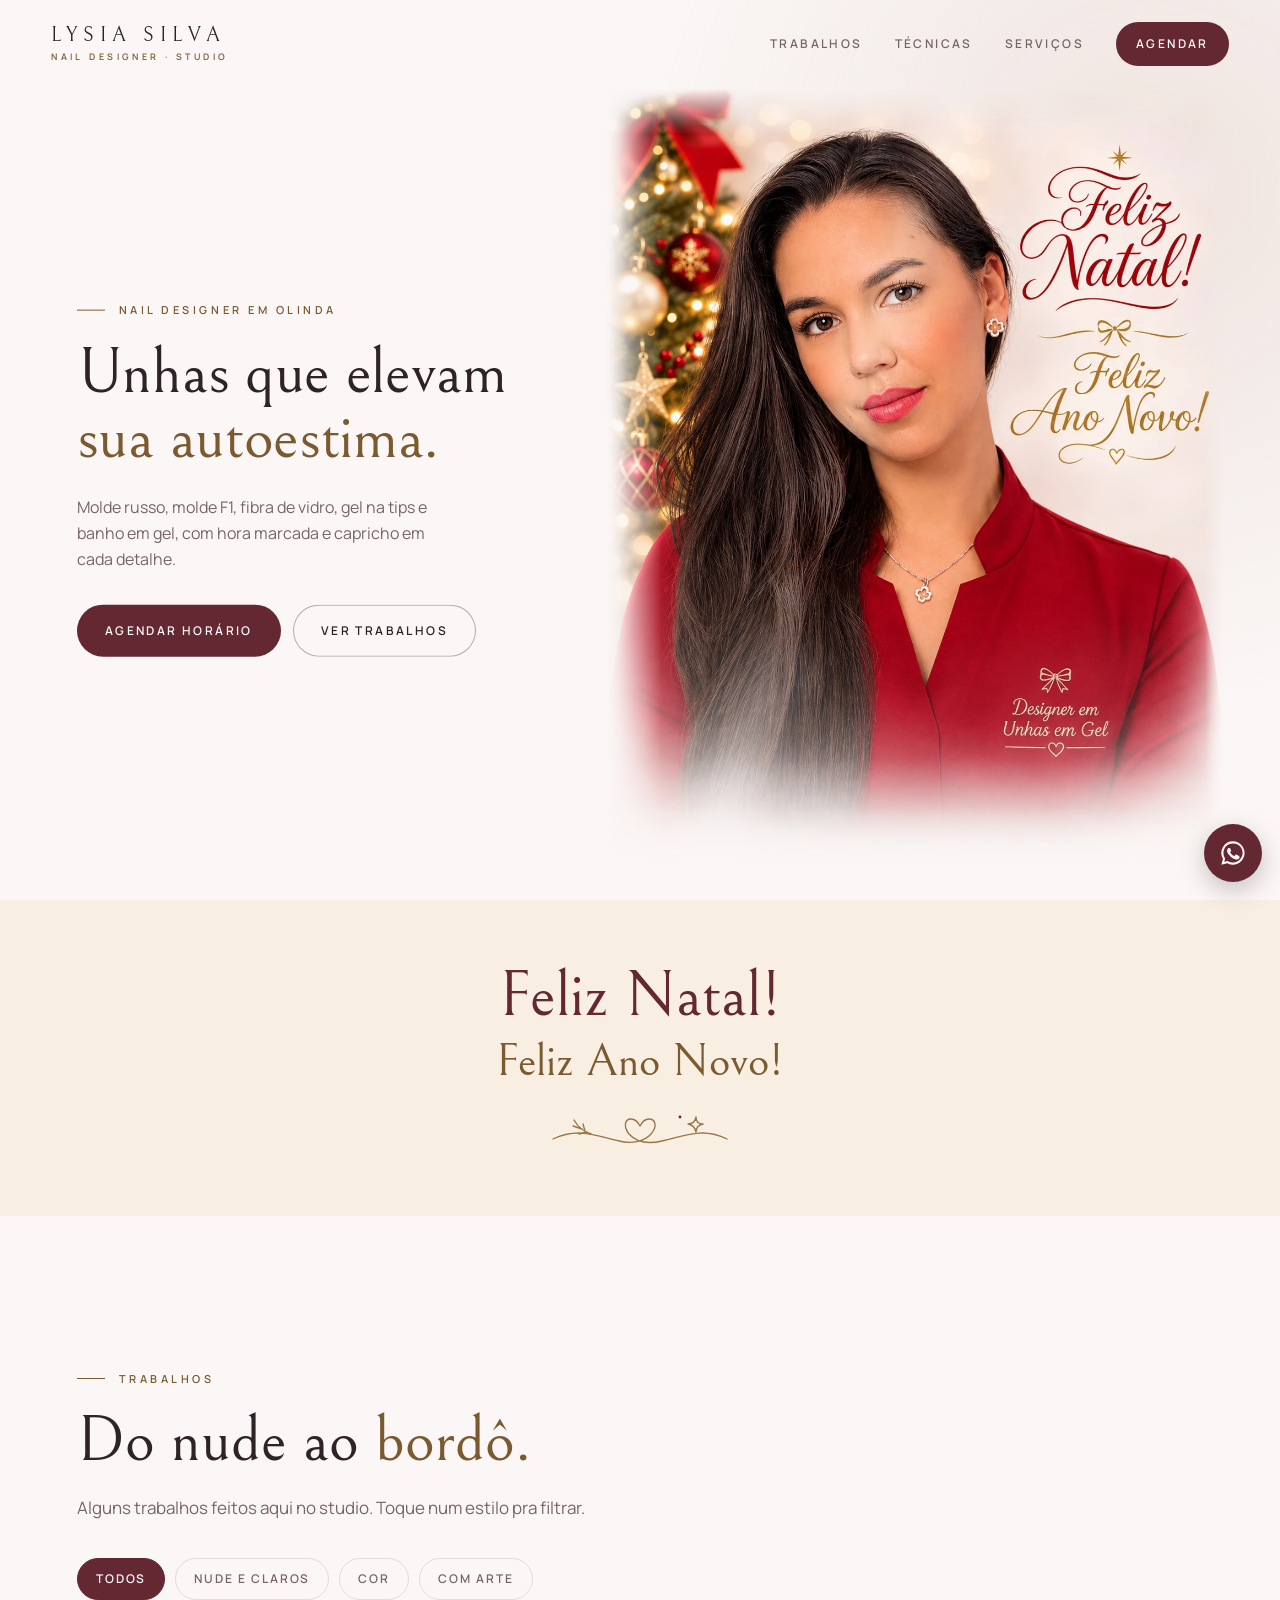
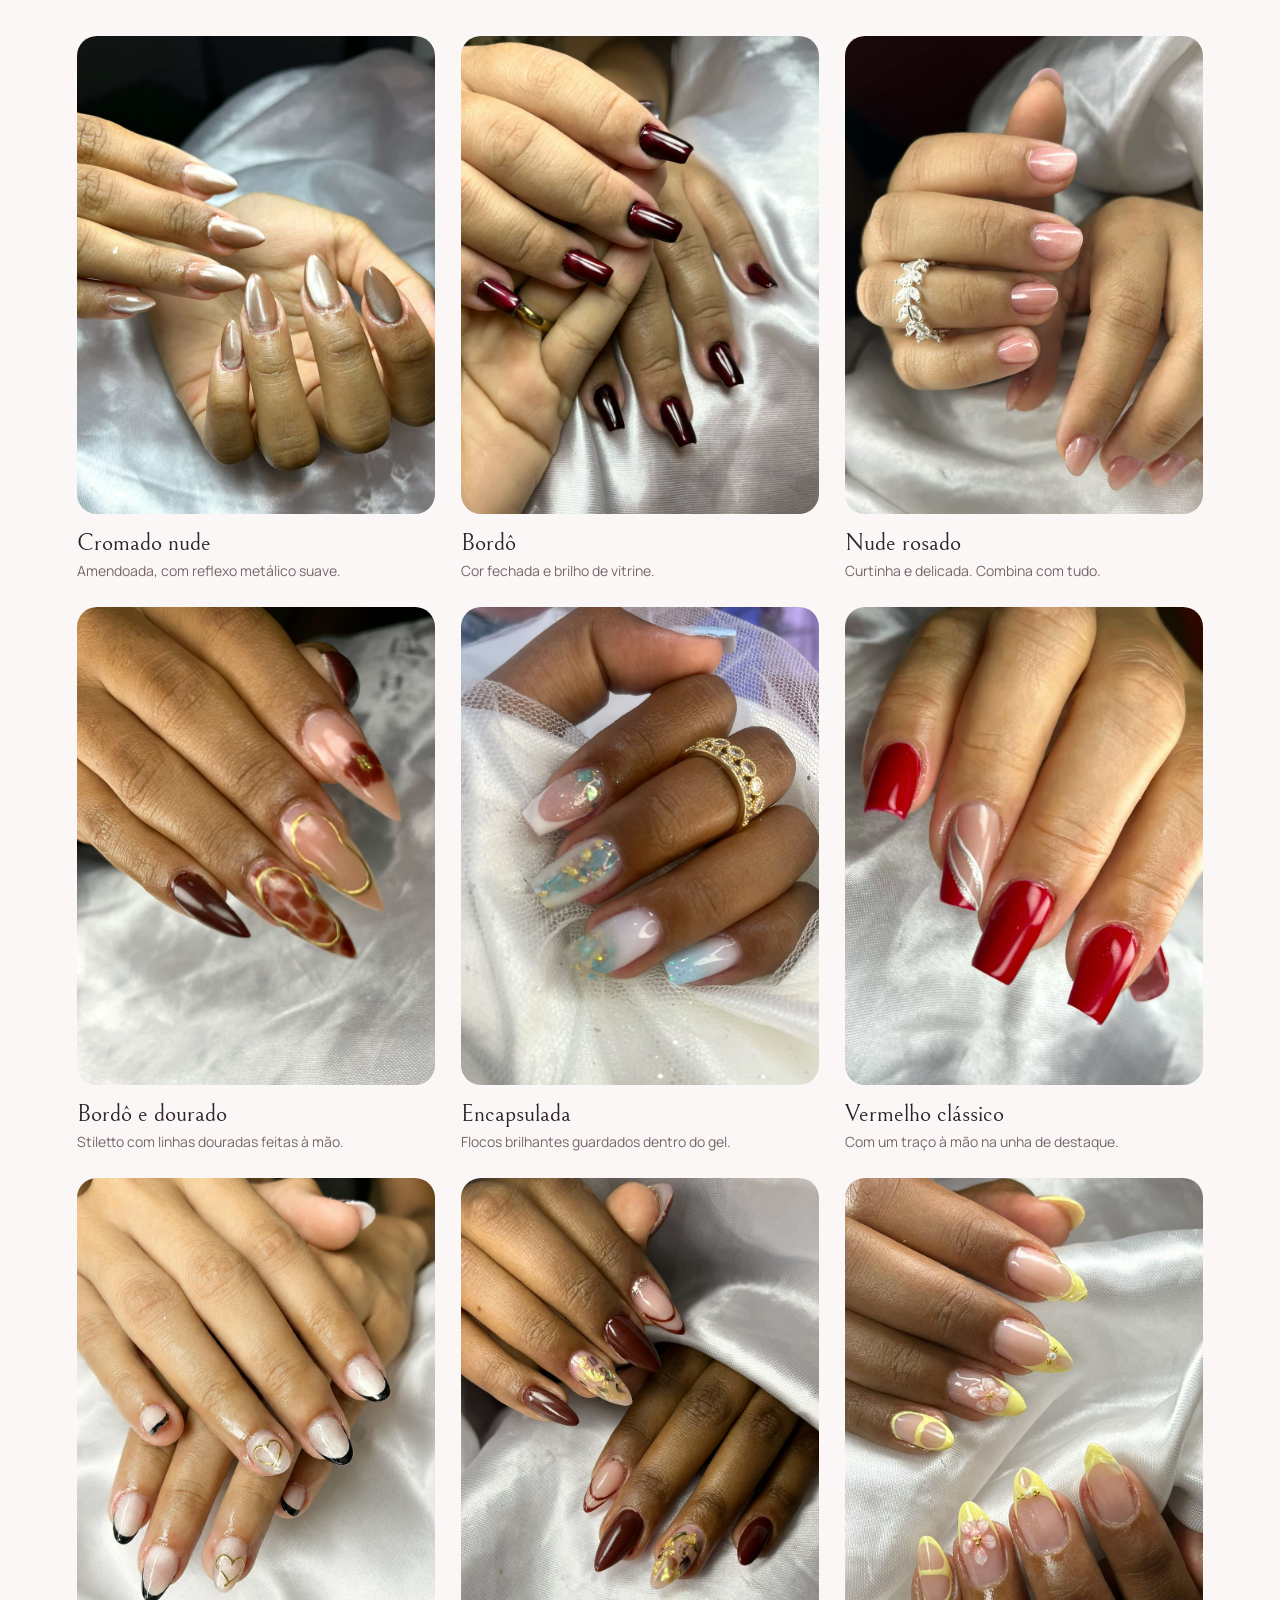
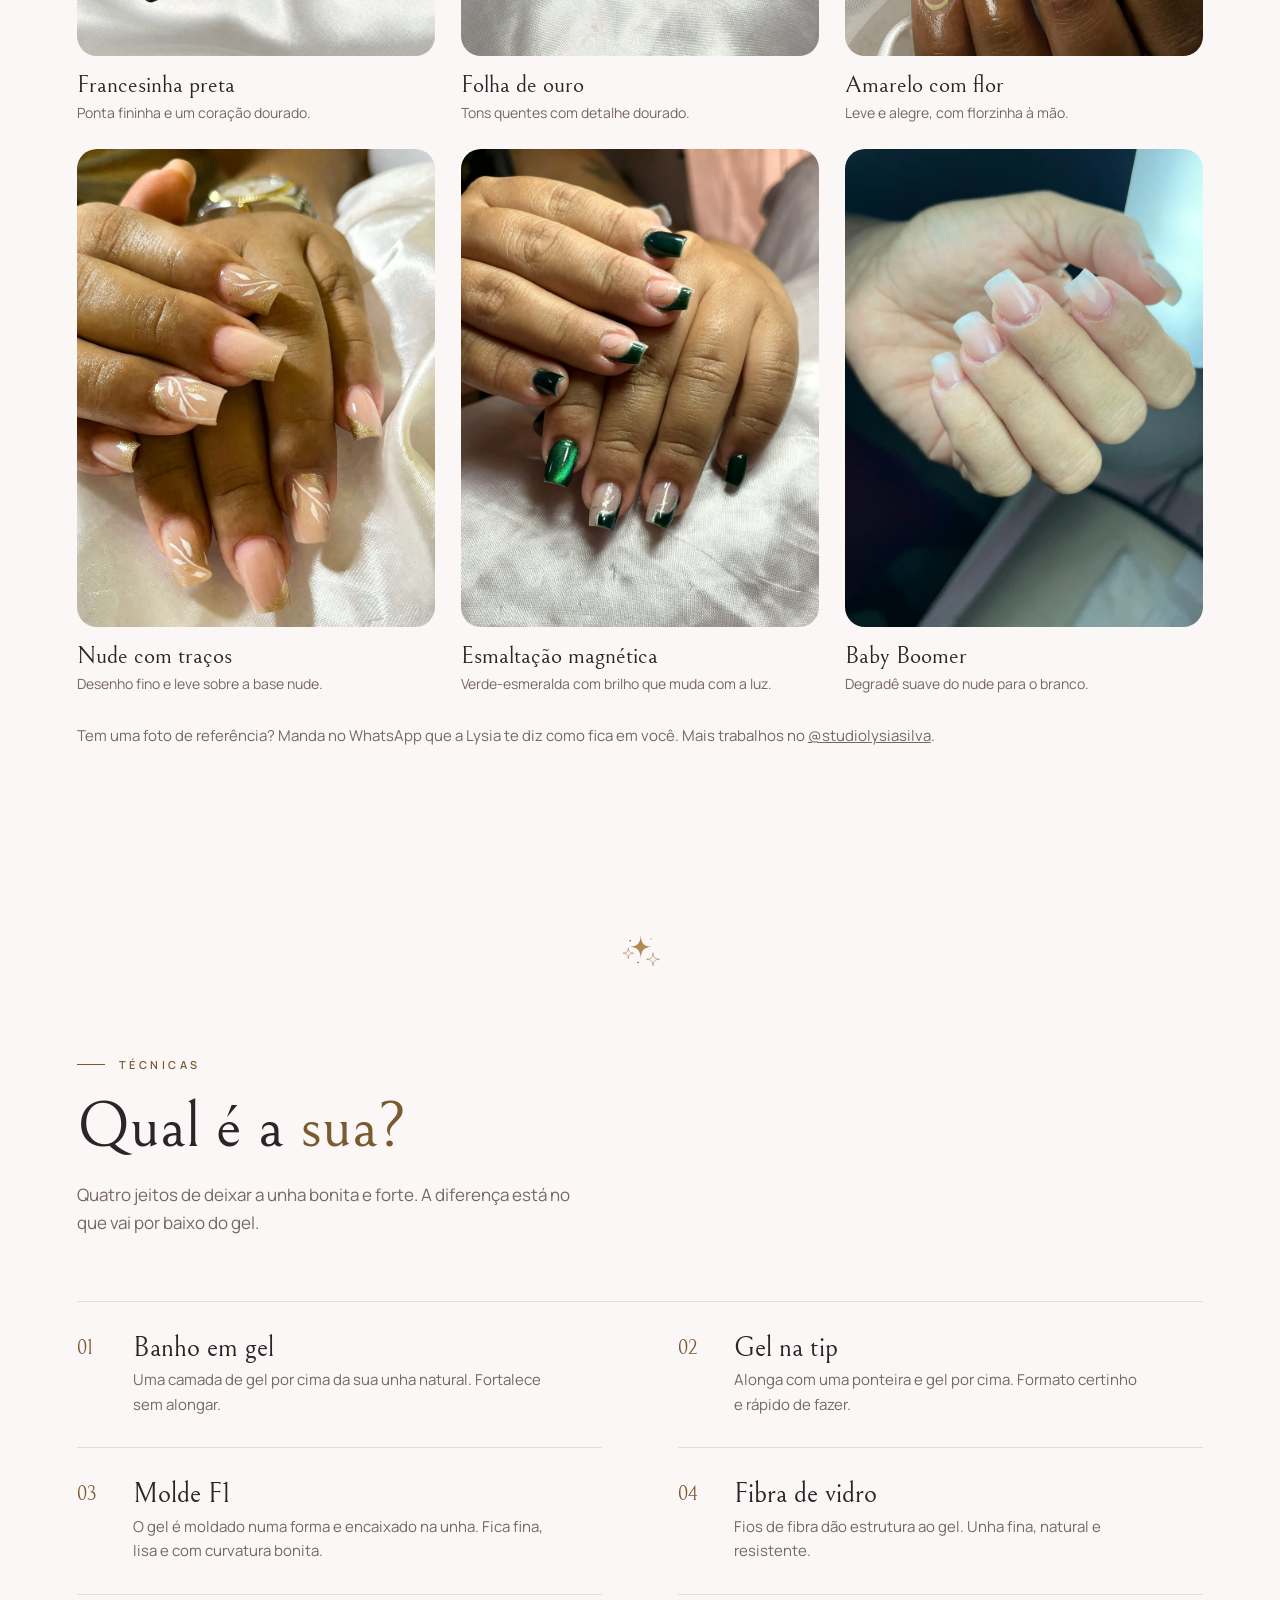
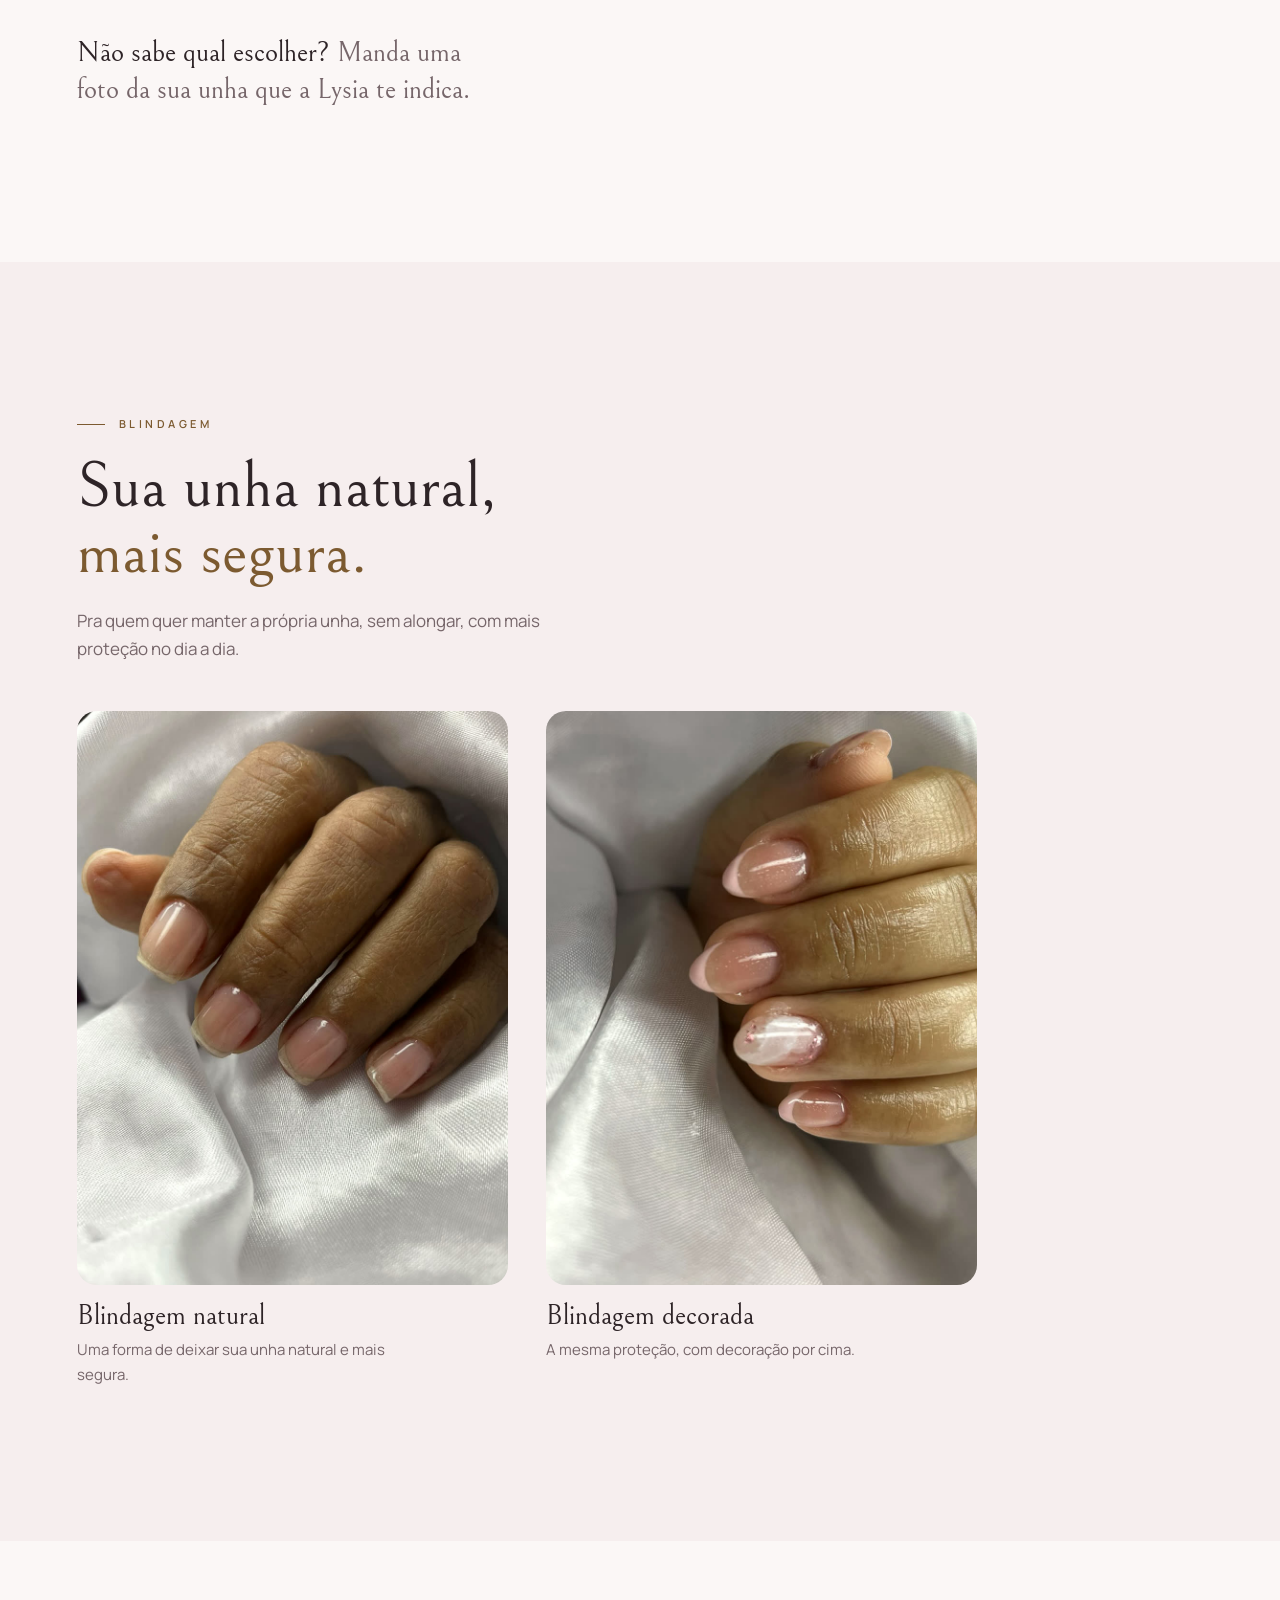
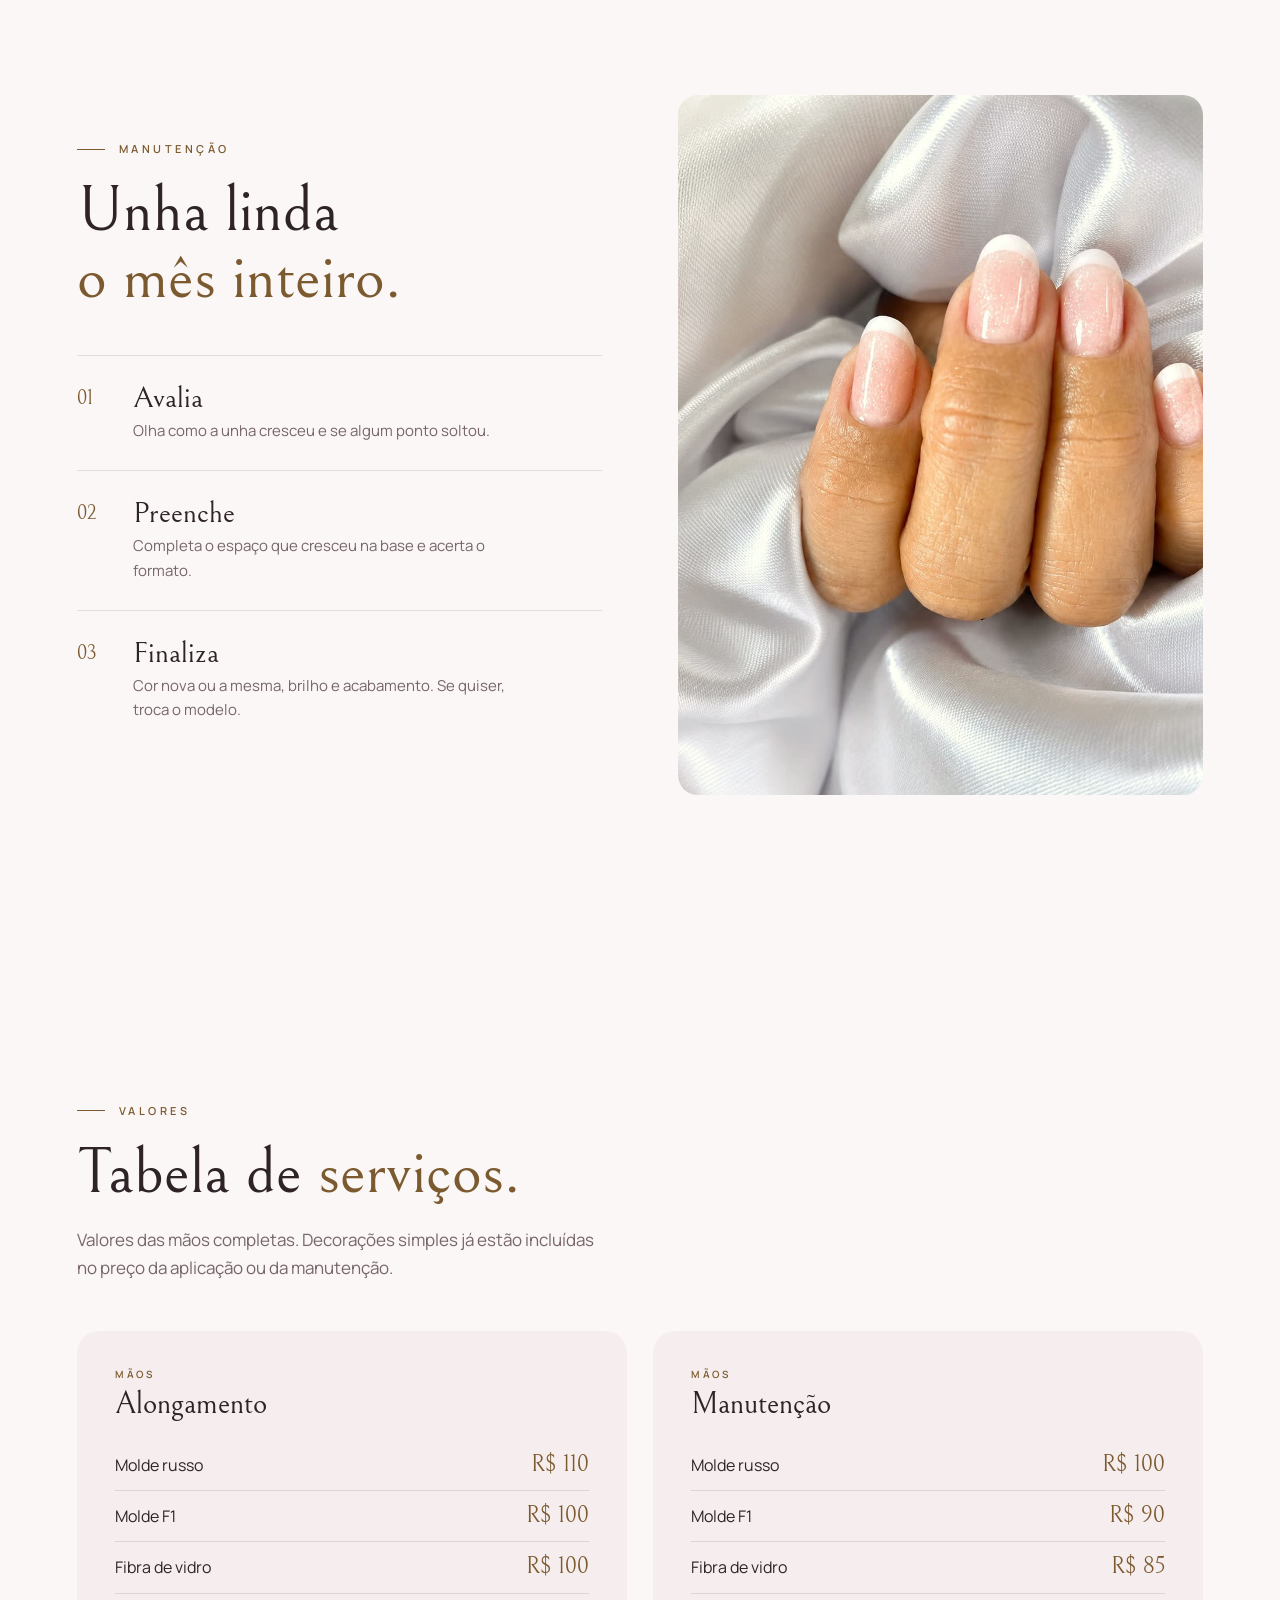
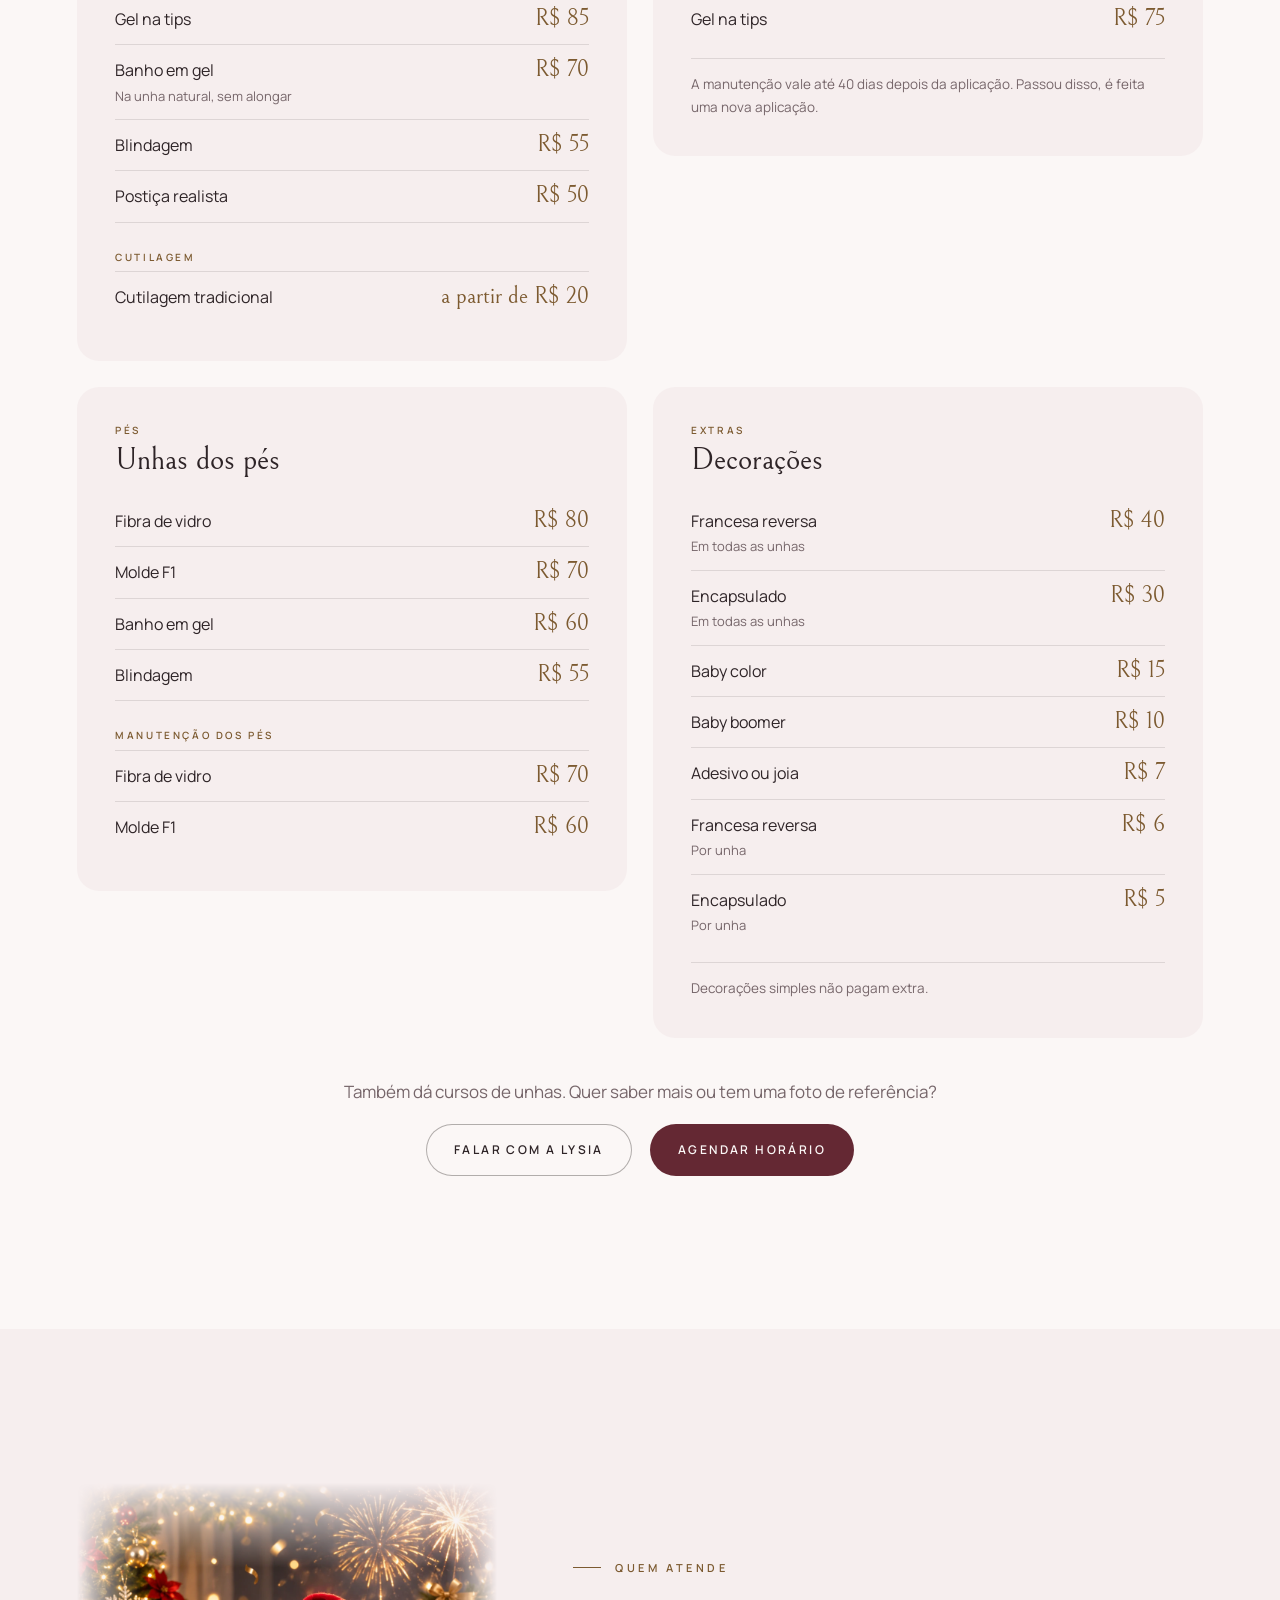
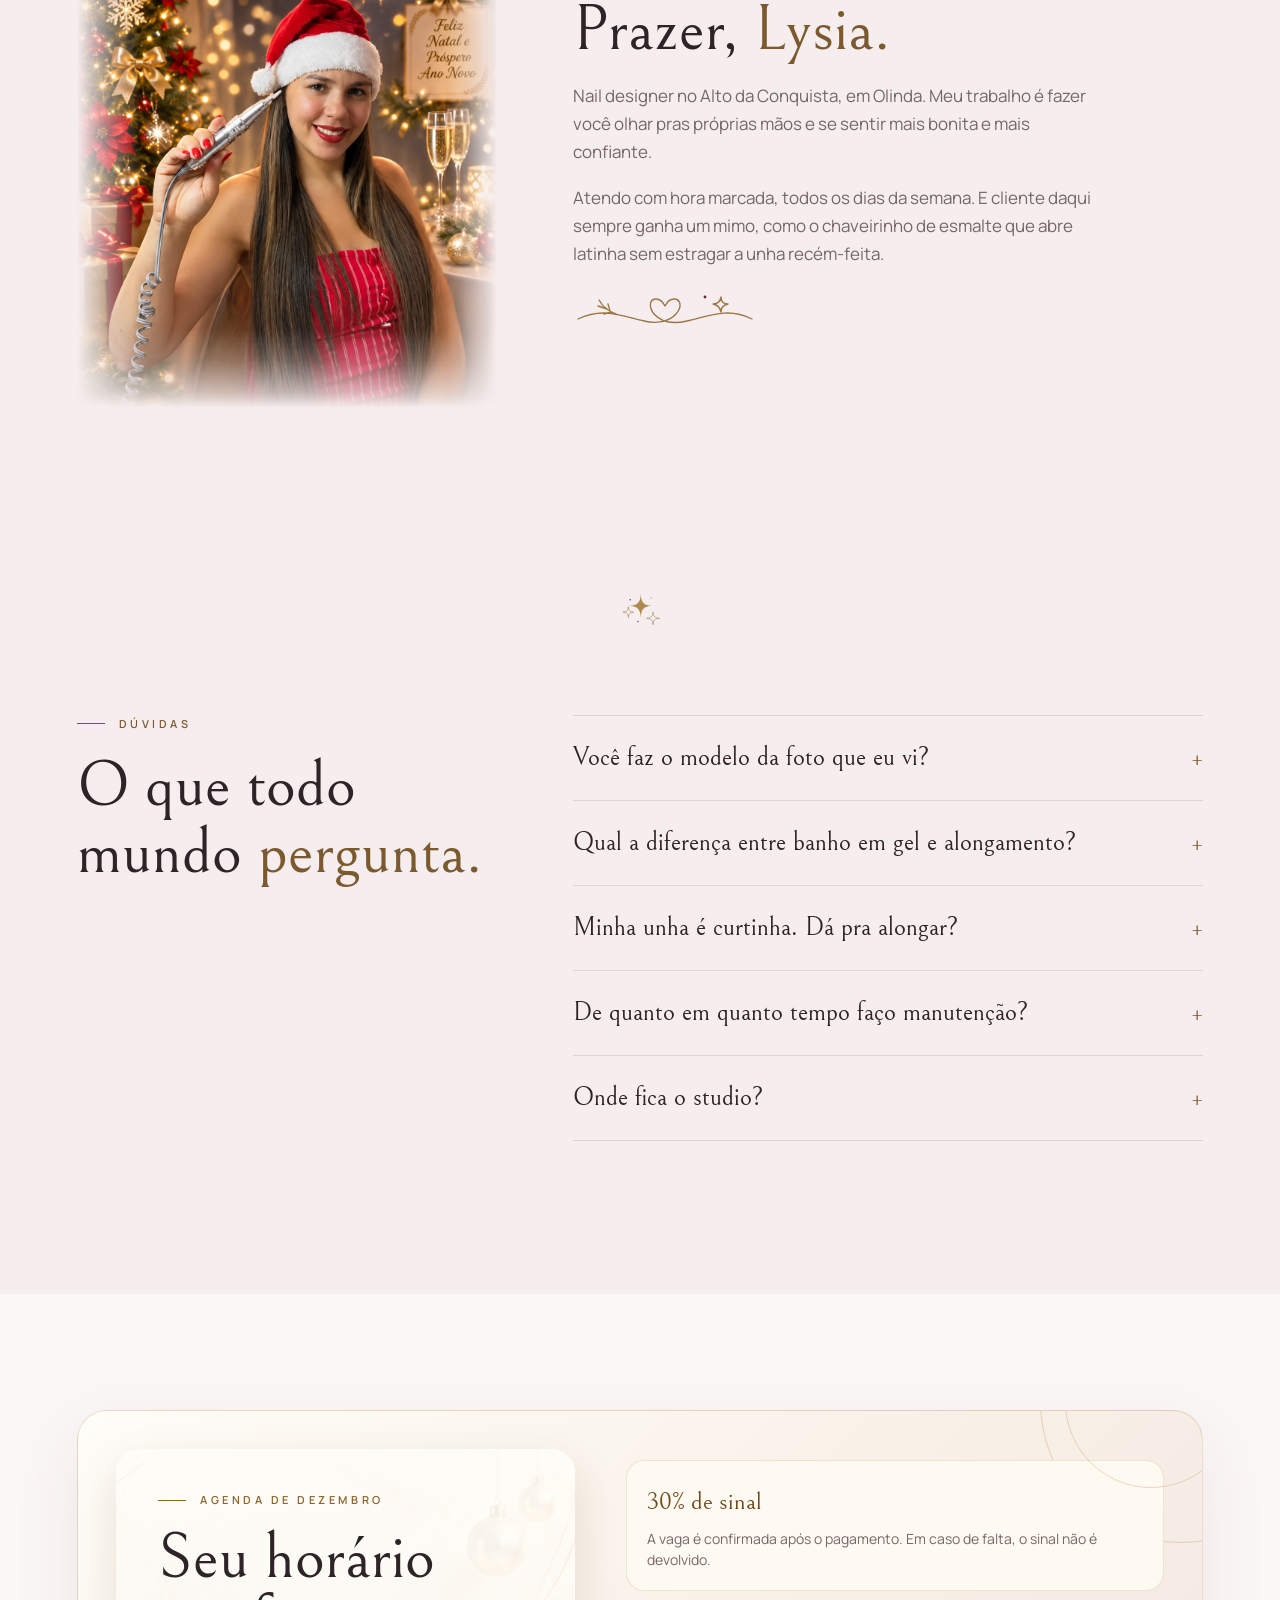
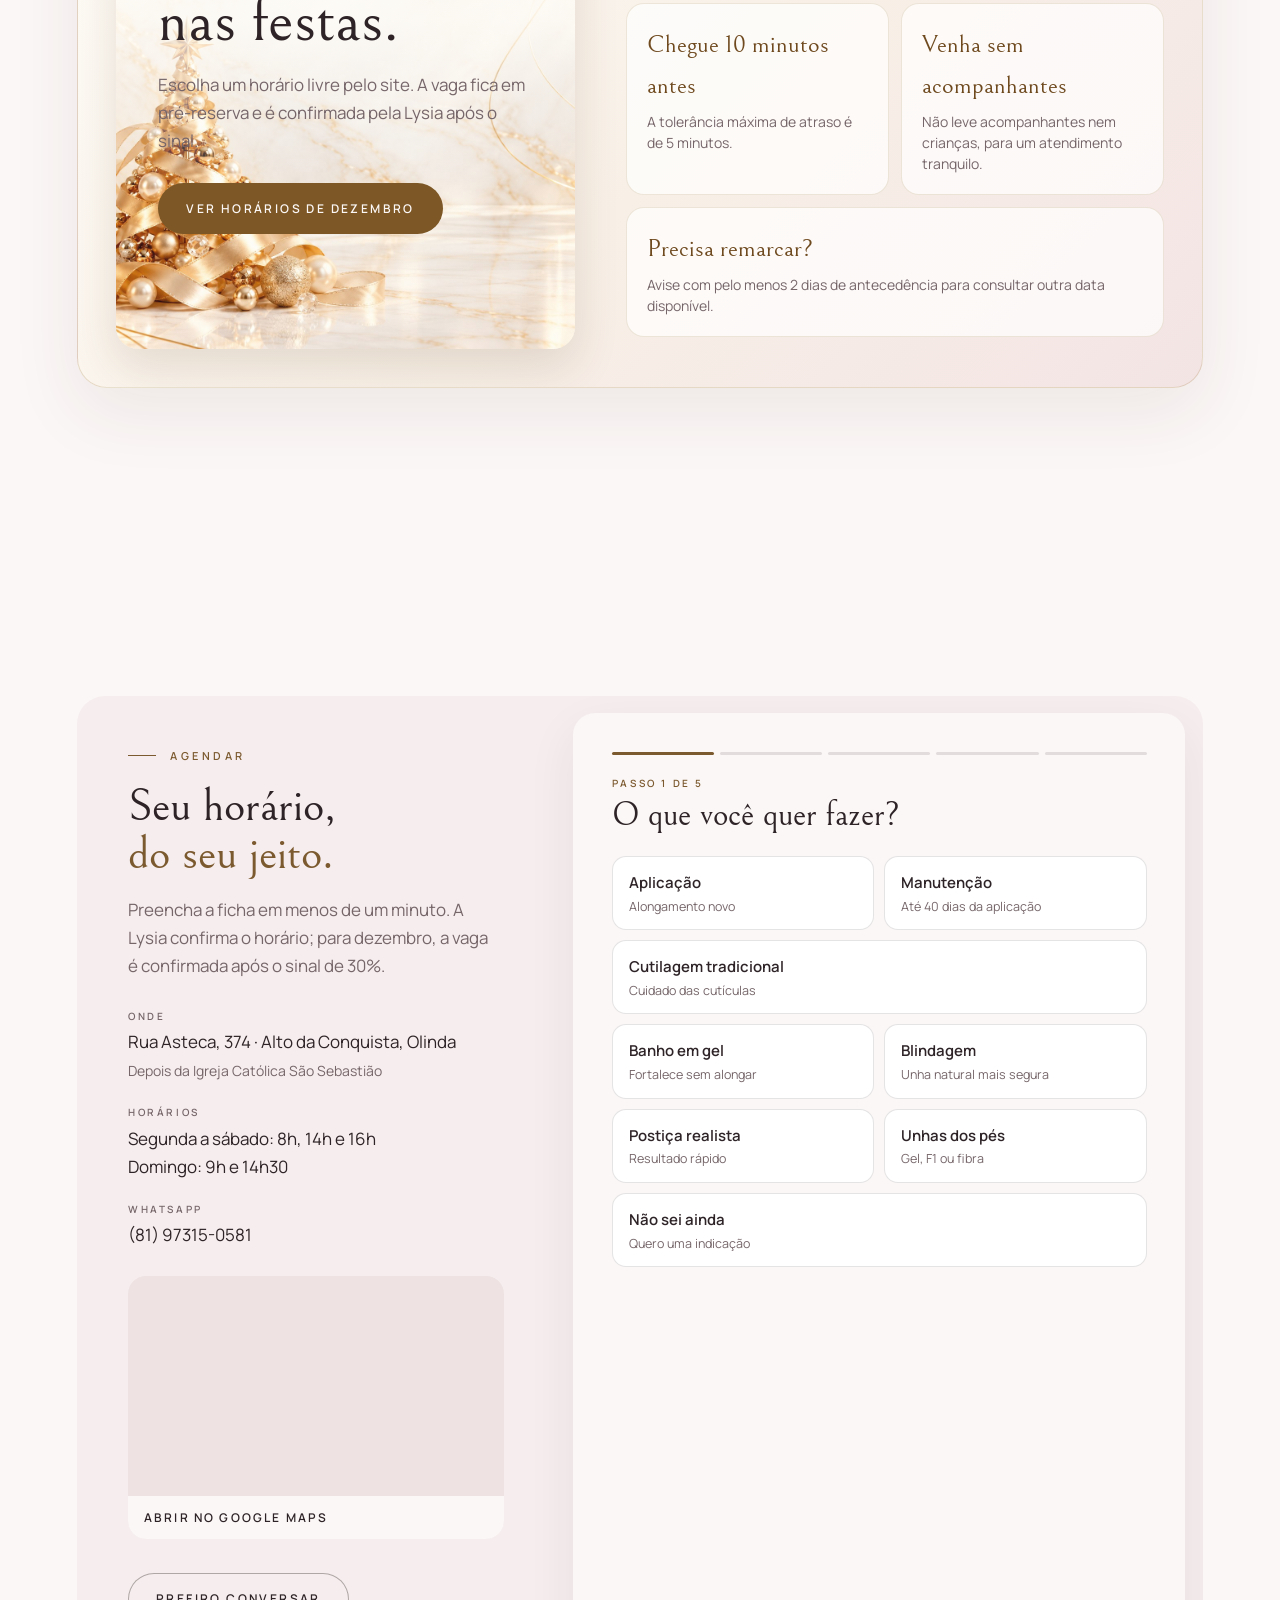
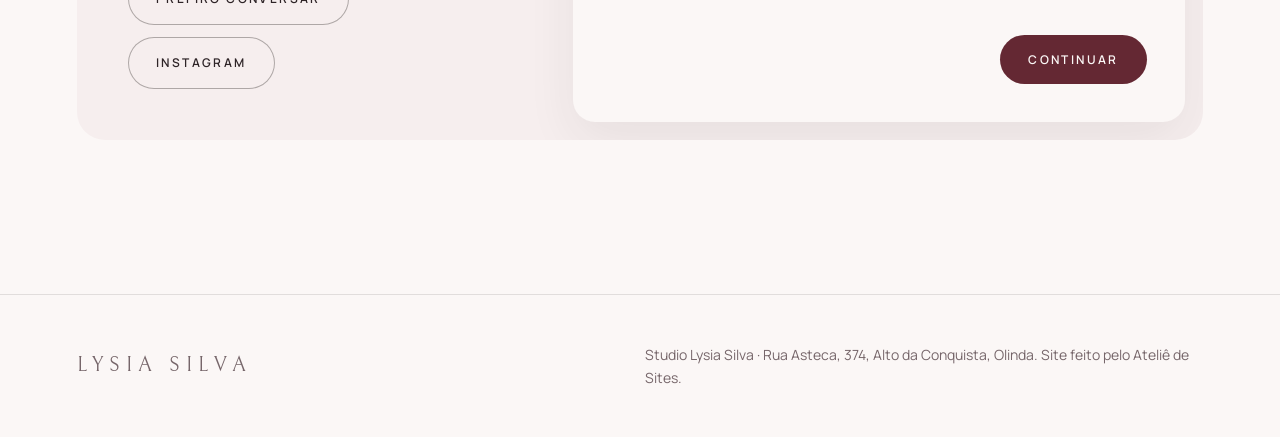
==== commit 06c293d1: "Atualiza as fotos e os degradês do tema de Natal" ====
--- a/index.html
+++ b/index.html
@@ -16,7 +16,7 @@
 <link rel="preconnect" href="https://fonts.gstatic.com" crossorigin>
 <link href="https://fonts.googleapis.com/css2?family=Bellefair&family=Manrope:wght@400;600&display=swap" rel="stylesheet">
 <!-- TEMA DE NATAL: preload original em assets/lysia-capa.jpg -->
-<link rel="preload" as="image" href="assets/natal/lysia-capa-hd.webp">
+<link rel="preload" as="image" href="assets/natal/lysia-capa-festiva.webp">
 <script type="application/ld+json">
 {"@context":"https://schema.org","@type":"NailSalon","name":"Studio Lysia Silva","telephone":"+55 81 97315-0581","address":{"@type":"PostalAddress","streetAddress":"Rua Asteca, 374, Alto da Conquista","addressLocality":"Olinda","addressRegion":"PE","addressCountry":"BR"},"image":"https://studiolysiasilva.com.br/assets/lysia-capa.jpg","sameAs":["https://www.instagram.com/studiolysiasilva/"]}
 </script>
@@ -648,7 +648,7 @@
       <figure class="rv"><img src="assets/lysia.jpg" alt="Lysia Silva, nail designer, segurando cartela de cores" loading="lazy" width="900" height="1200">
         <!-- TEMA DE NATAL: retrato sazonal -->
         <span class="natal-retrato" hidden>
-          <img src="assets/natal/lysia-hd.webp" alt="Lysia Silva sorrindo de gorro de Natal, com um micromotor na mão" loading="lazy" decoding="async" width="1638" height="1780">
+          <img src="assets/natal/lysia-retrato-festivo.webp" alt="Lysia Silva sorrindo de gorro de Natal, com um micromotor na mão" loading="lazy" decoding="async" width="1122" height="1402">
         </span>
       </figure>
       <div>
--- a/natal.css
+++ b/natal.css
@@ -18,8 +18,29 @@
   --mocha: #7c5a30;
   --mocha-light: #f4e6d0;
   --natal-creme: #f8efe2;
-  /* A primeira camada cobre a frase e o coração gravados no fundo da capa. */
-  --natal-capa: url('assets/natal/capa-fundo.svg'), url('assets/natal/lysia-capa-hd.webp');
+  --natal-capa: url('assets/natal/lysia-capa-festiva.webp');
+}
+
+body.natal .hero .frame {
+  display: grid;
+  place-items: center;
+  container-type: size;
+  -webkit-mask-image: none;
+  mask-image: none;
+}
+
+/* A máscara acompanha os limites da foto para manter as saudações inteiras. */
+body.natal .hero .slide {
+  position: relative;
+  inset: auto;
+  width: min(100%, calc(100cqh * 1122 / 1402));
+  aspect-ratio: 1122 / 1402;
+  --natal-capa-mascara: linear-gradient(to bottom, transparent, #000 6%, #000 87%, #000c 93%, #0004 98%, transparent 100%), /* taste-skill-ignore */
+    linear-gradient(to right, transparent, #000 9%, #000 97%, transparent); /* taste-skill-ignore */
+  -webkit-mask-image: var(--natal-capa-mascara);
+  -webkit-mask-composite: source-in;
+  mask-image: var(--natal-capa-mascara);
+  mask-composite: intersect;
 }
 
 body.natal .gloss {
@@ -34,11 +55,24 @@
 }
 
 body.natal #cuidado .how figure {
+  aspect-ratio: 3 / 4;
   border-radius: 20px;
+  justify-self: center;
+  width: 100%;
 }
 
 body.natal #cuidado .how figure img {
   transform: none;
+}
+
+body.natal #servicos .menu-note {
+  justify-content: center;
+  text-align: center;
+}
+
+body.natal #servicos .menu-note > span {
+  flex-basis: 100%;
+  text-wrap: balance;
 }
 
 body.natal #sobre figure {
@@ -54,15 +88,16 @@
 
 body.natal #sobre .natal-retrato {
   display: block;
+  width: min(100%, 520px);
+  margin-inline: auto;
 }
 
 body.natal #sobre .natal-retrato img {
-  width: min(100%, 520px);
+  width: 100%;
   height: auto;
-  margin-inline: auto;
   object-fit: contain;
-  --natal-retrato-mascara: linear-gradient(to bottom, #000 62%, transparent 95%), /* taste-skill-ignore */
-    linear-gradient(to right, transparent, #000 10%, #000 90%, transparent); /* taste-skill-ignore */
+  --natal-retrato-mascara: linear-gradient(to bottom, transparent, #000 16%, #000 79%, #000e 85%, #000a 91%, #0004 97%, transparent 100%), /* taste-skill-ignore */
+    linear-gradient(to right, transparent, #000 15%, #000 88%, transparent); /* taste-skill-ignore */
   -webkit-mask-image: var(--natal-retrato-mascara);
   -webkit-mask-composite: source-in;
   mask-image: var(--natal-retrato-mascara);
@@ -117,8 +152,26 @@
 }
 
 @media (max-width: 860px) {
+  body.natal #cuidado .how figure {
+    max-width: 420px;
+  }
+
   body.natal #sobre figure {
     width: min(100%, 420px);
     margin-inline: auto;
   }
+
+  body.natal #sobre .about > div::after {
+    content: none;
+  }
 }
+
+@media (max-width: 560px) {
+  body.natal #servicos .menu-note {
+    flex-direction: column;
+  }
+
+  body.natal #servicos .menu-note .btn {
+    width: min(100%, 16rem);
+  }
+}
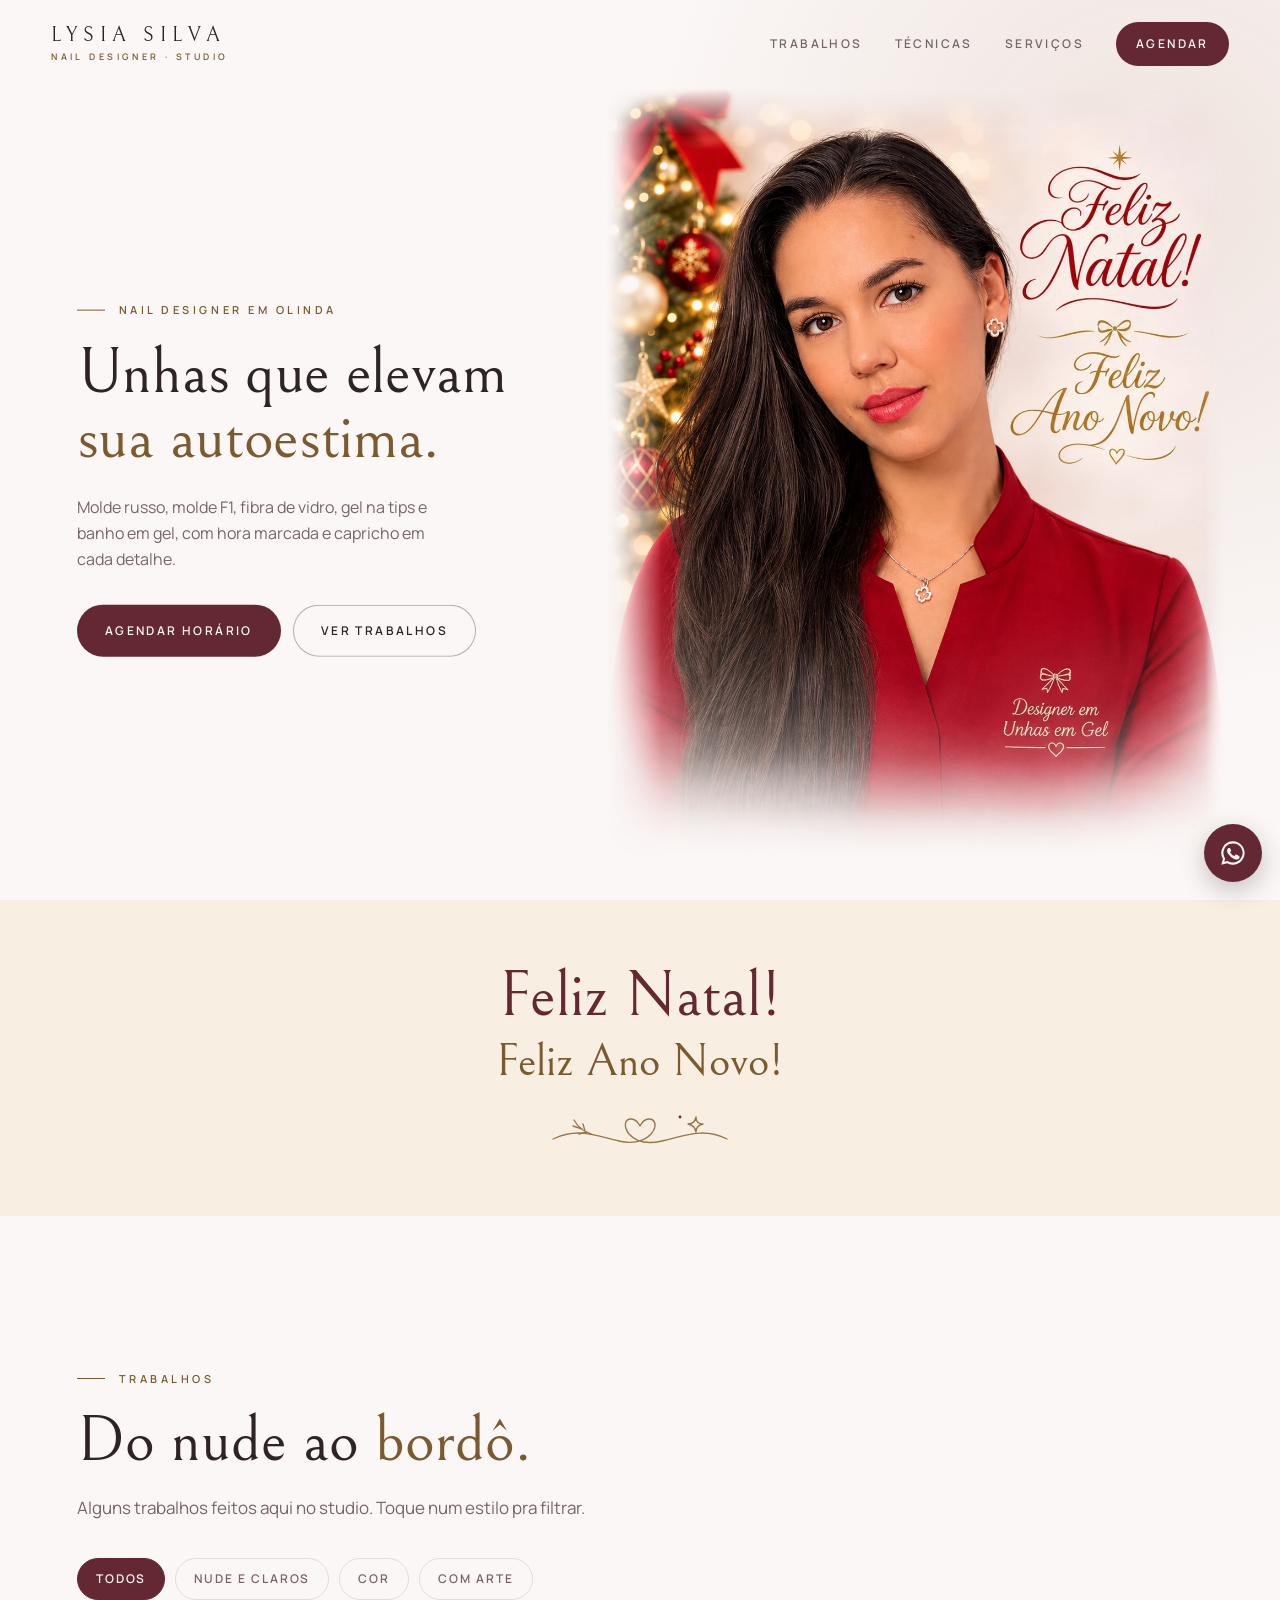
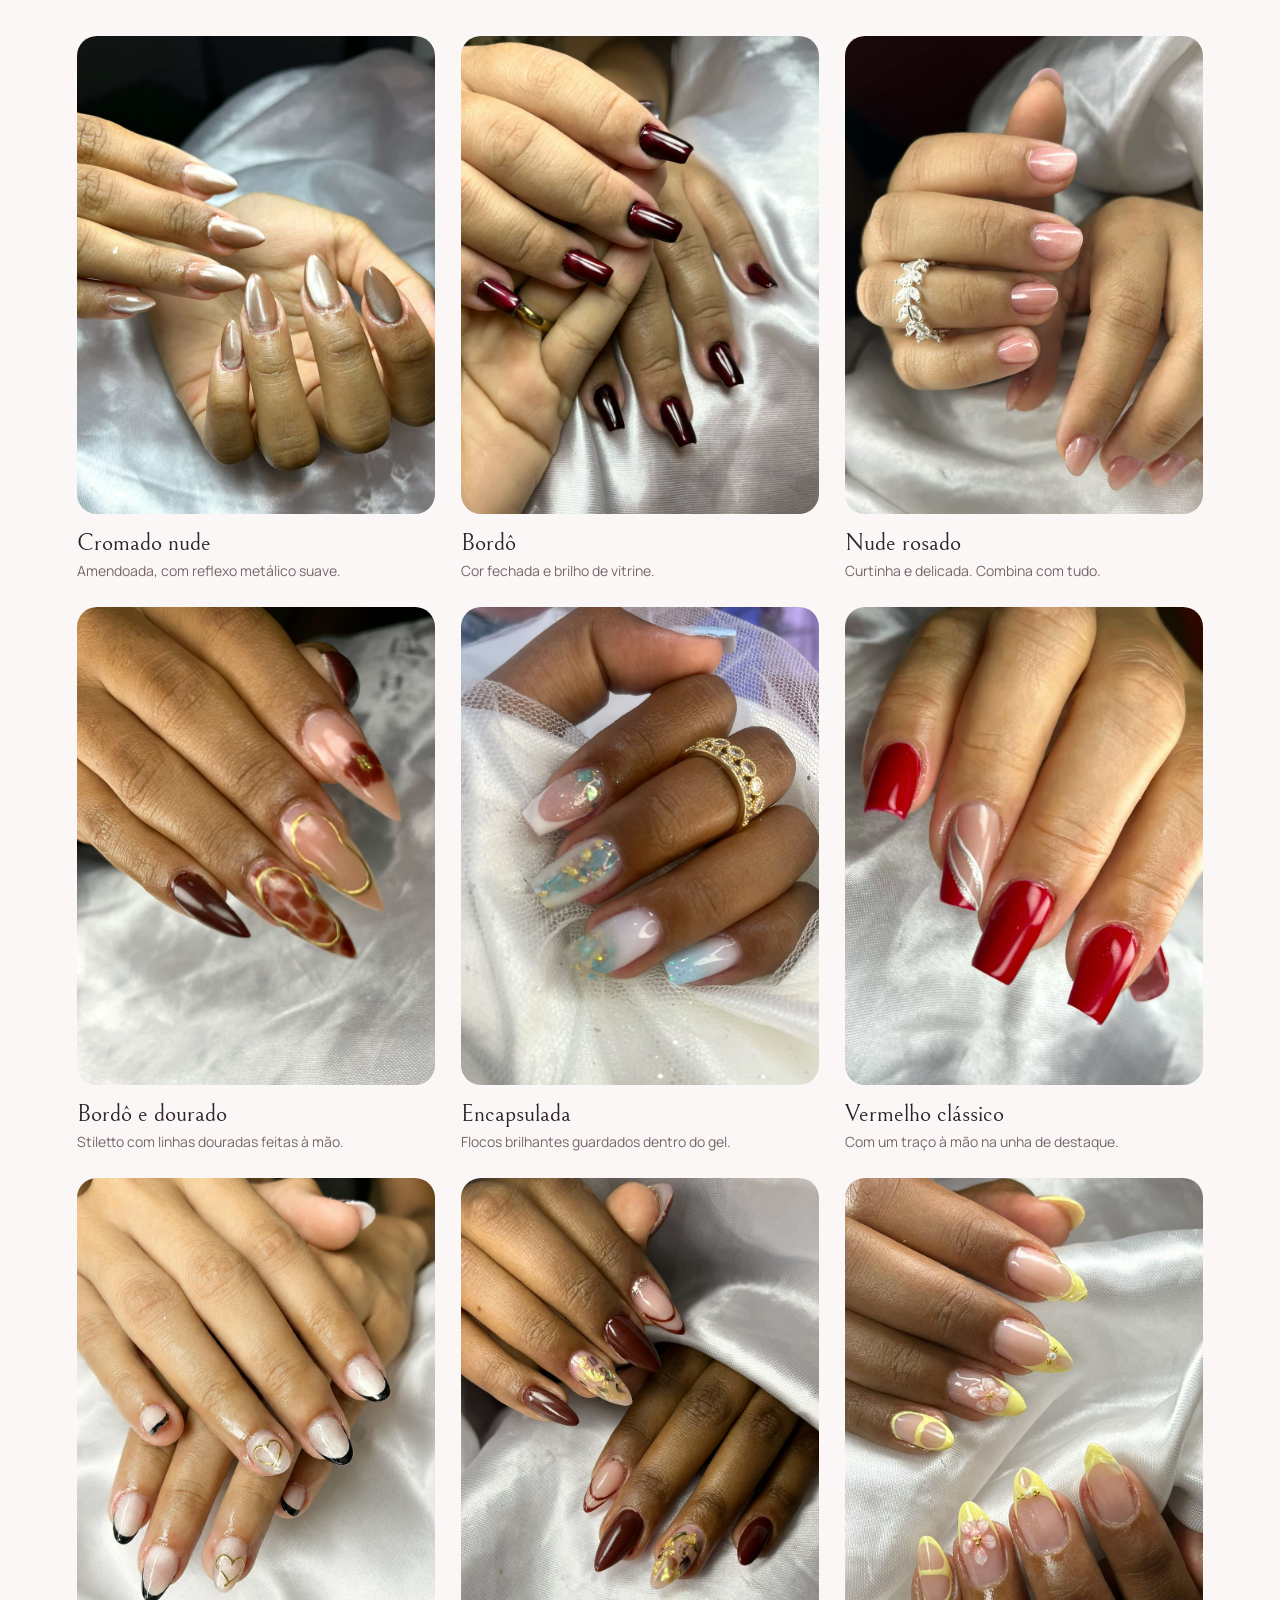
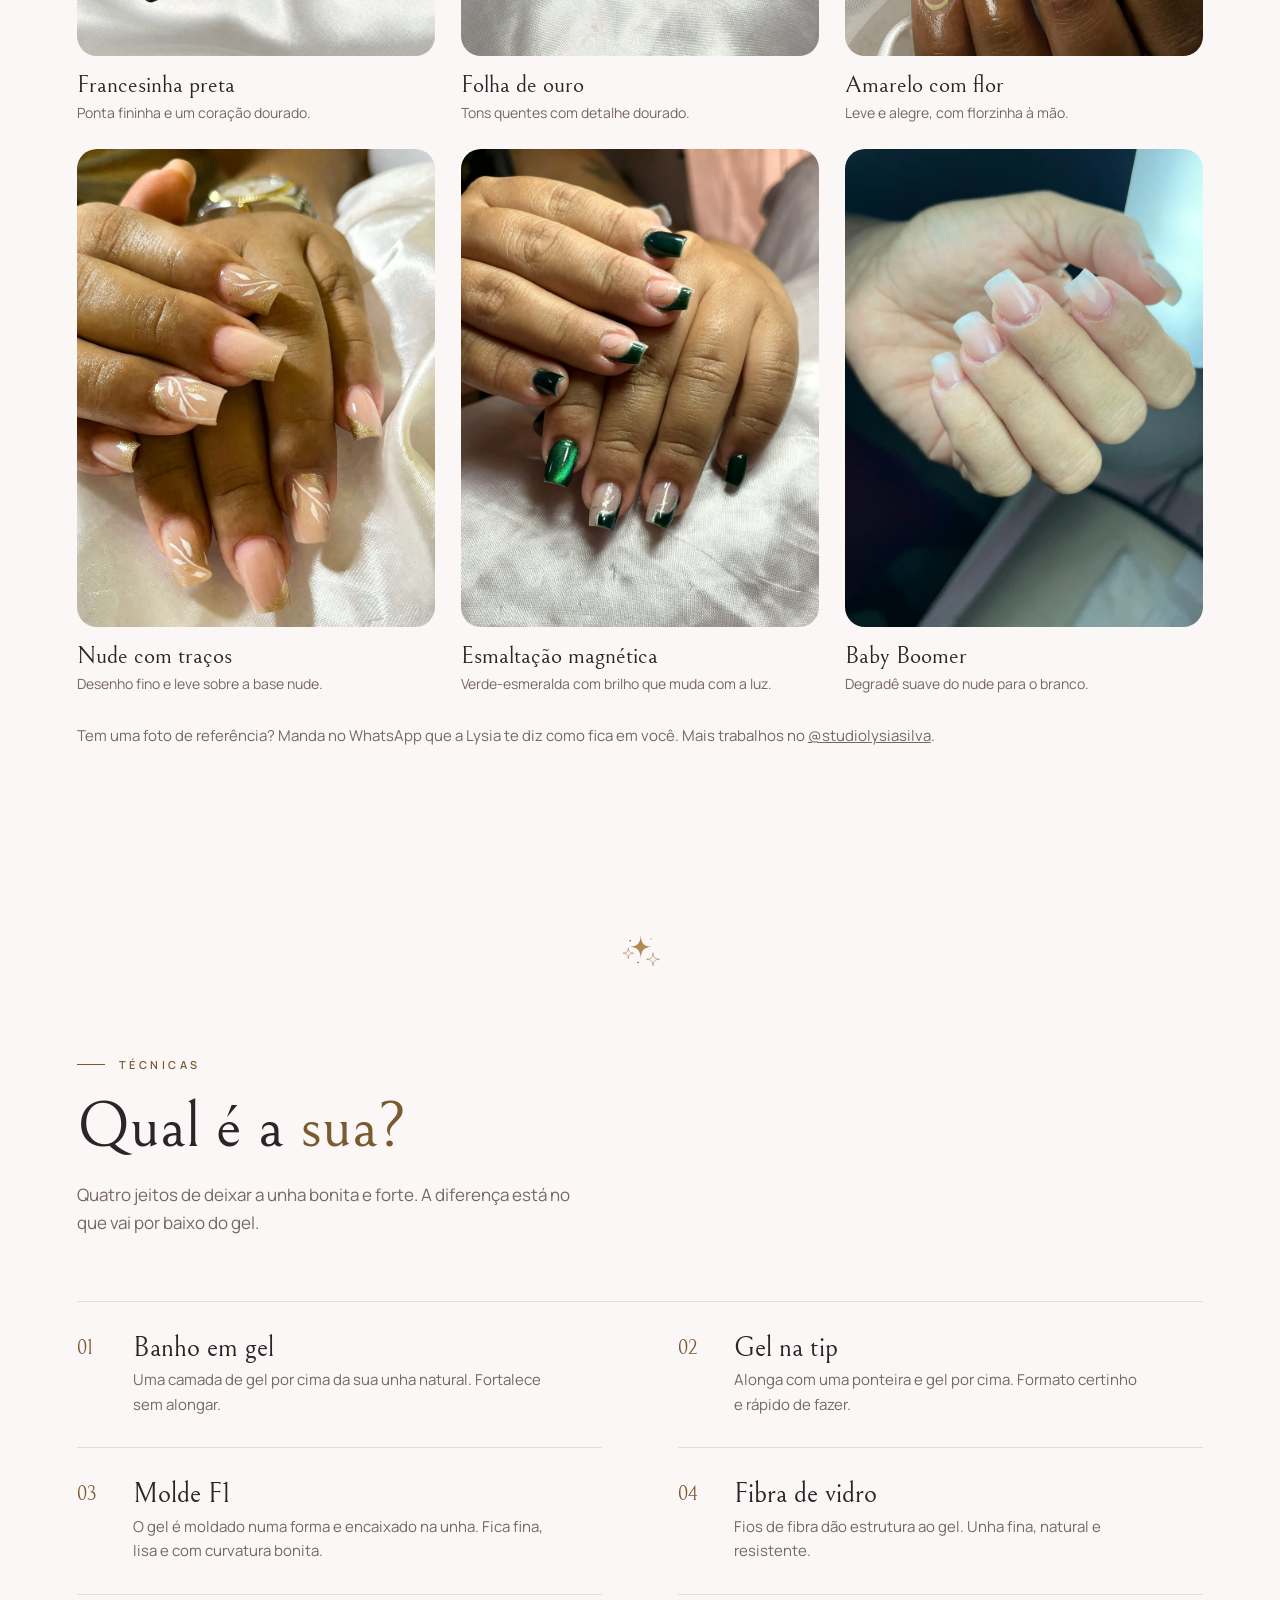
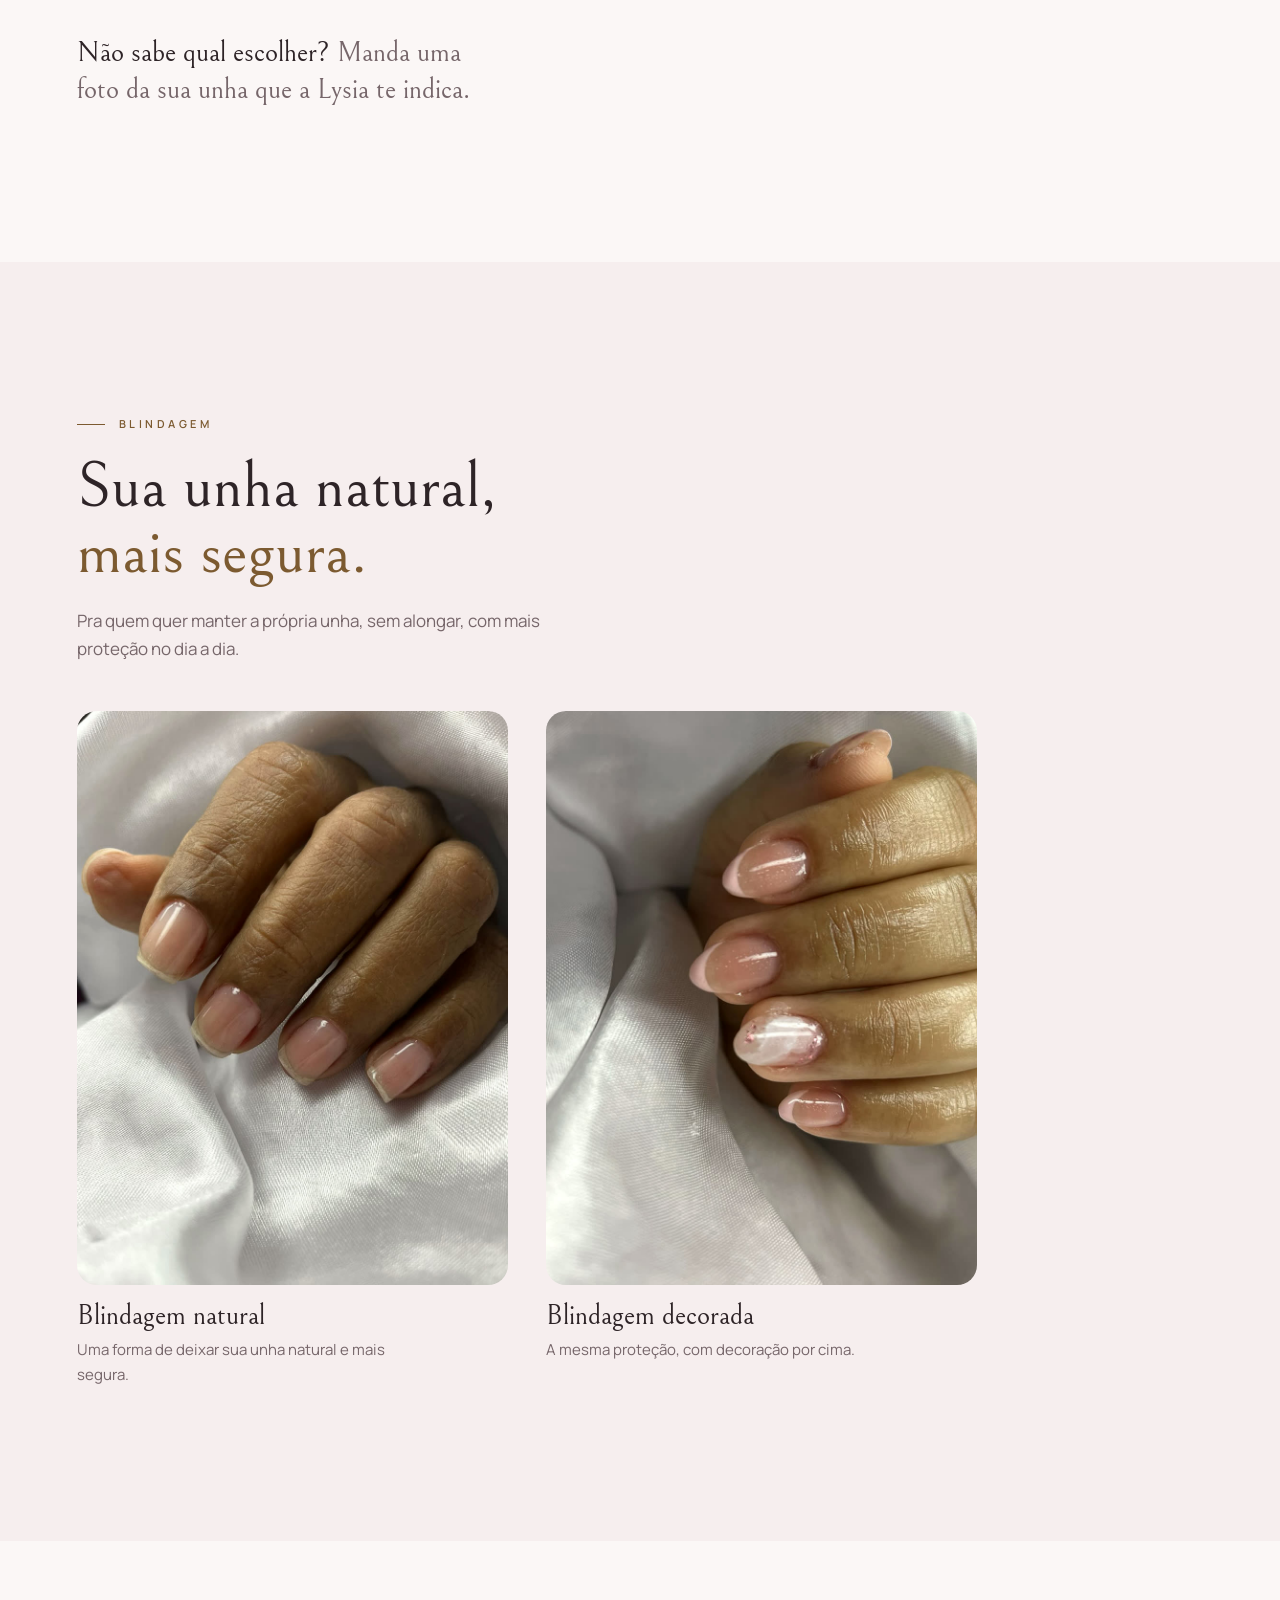
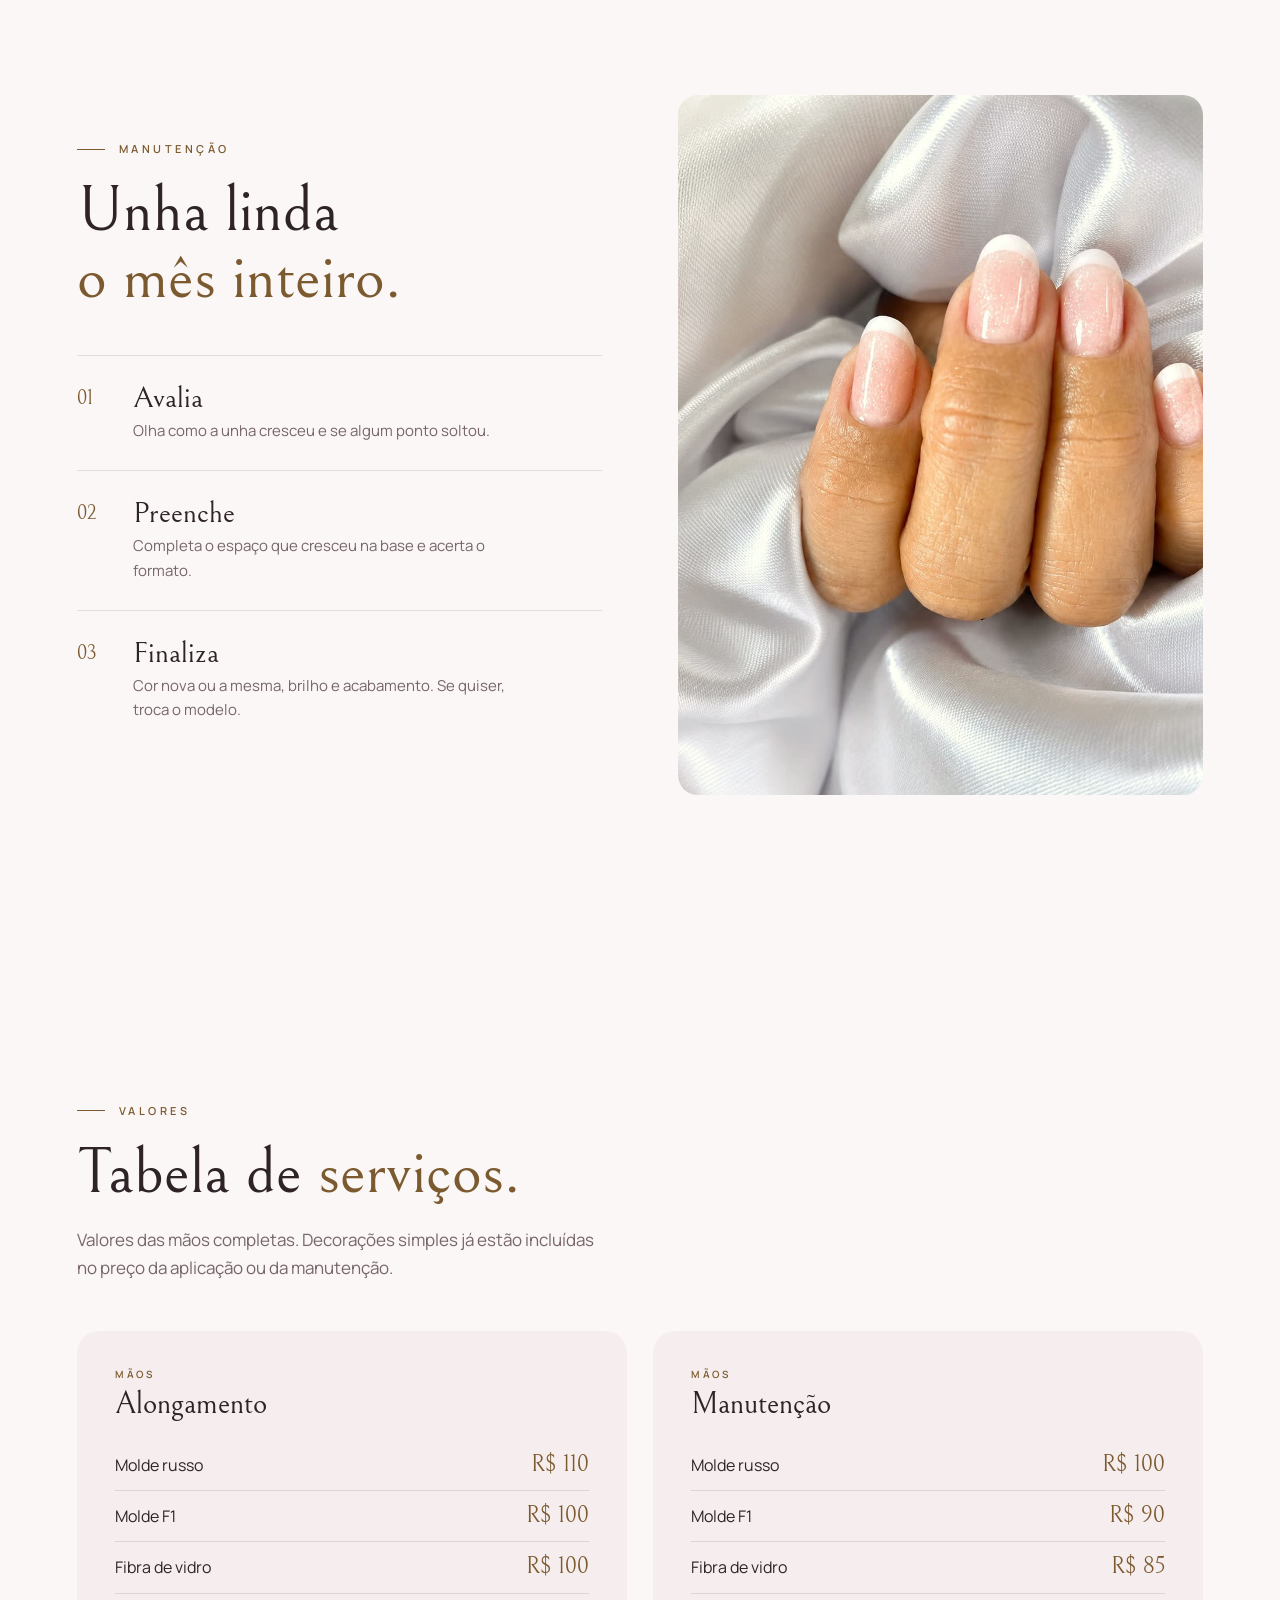
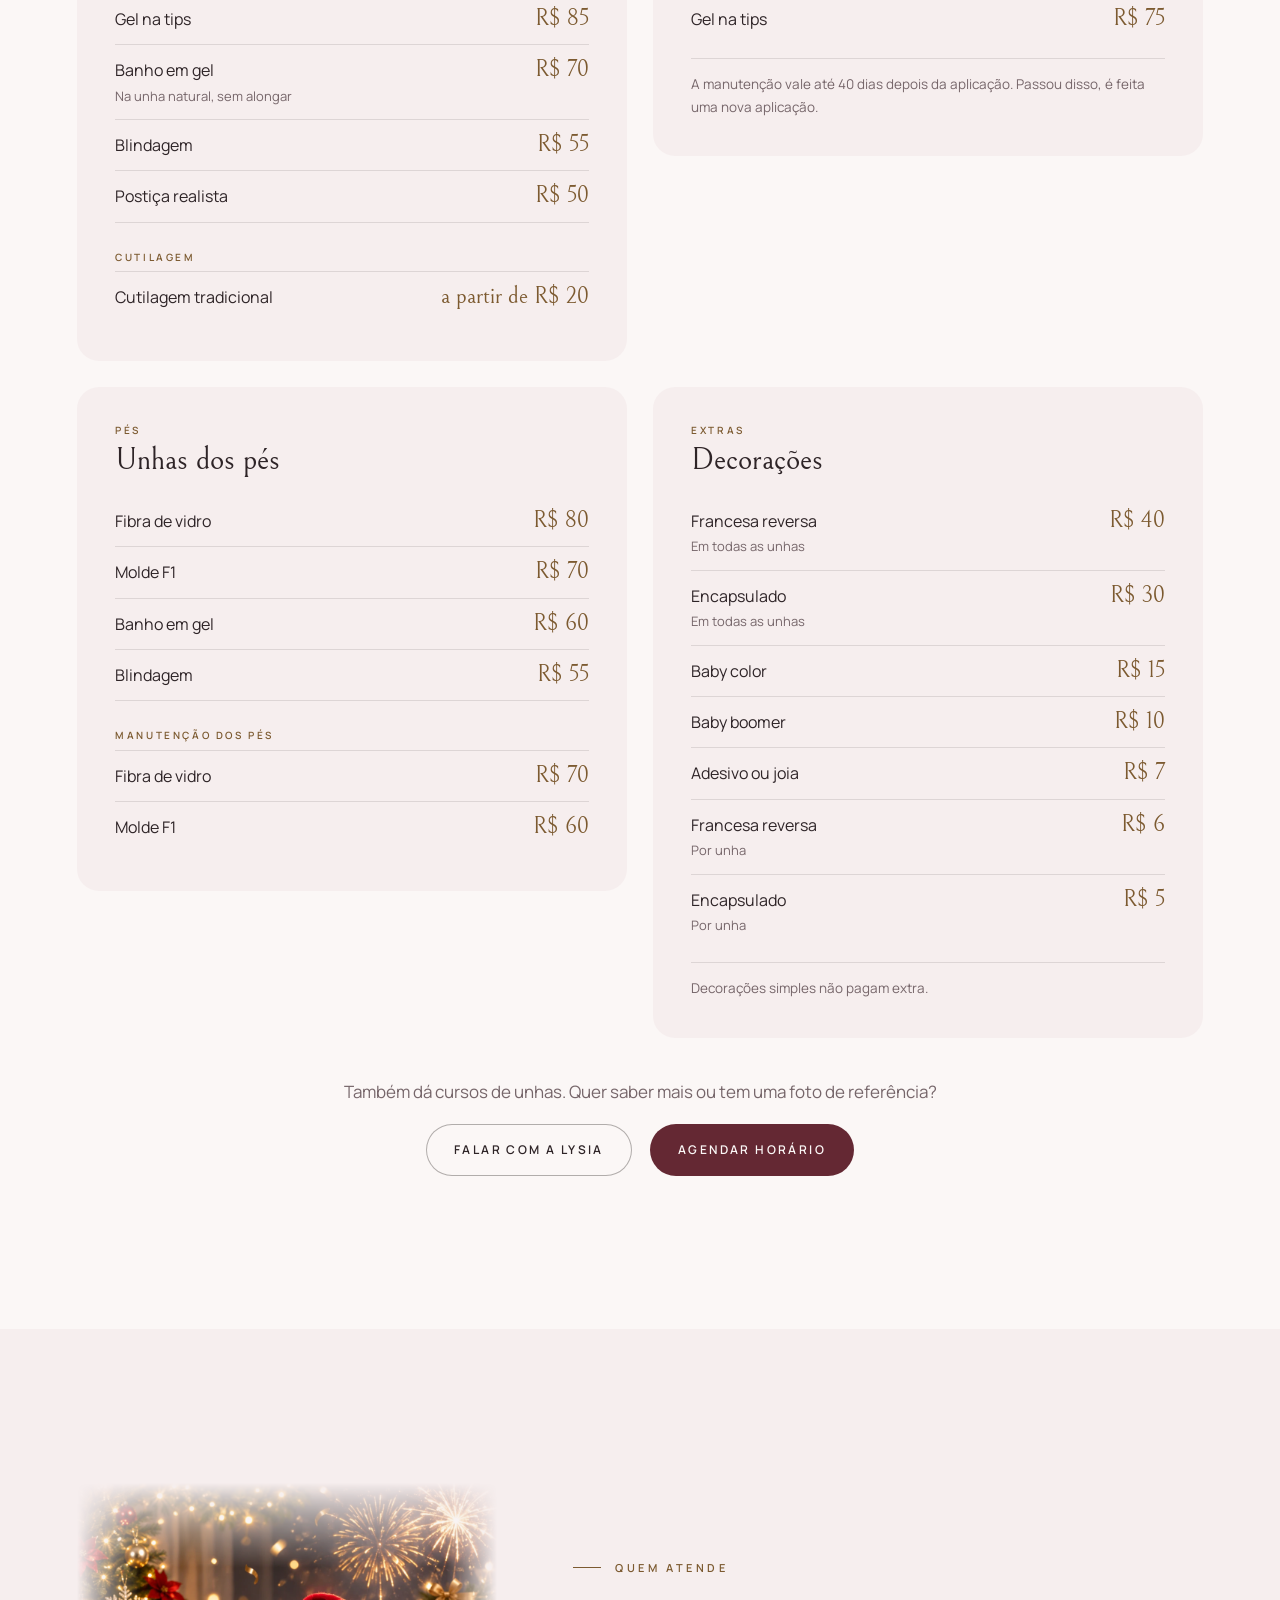
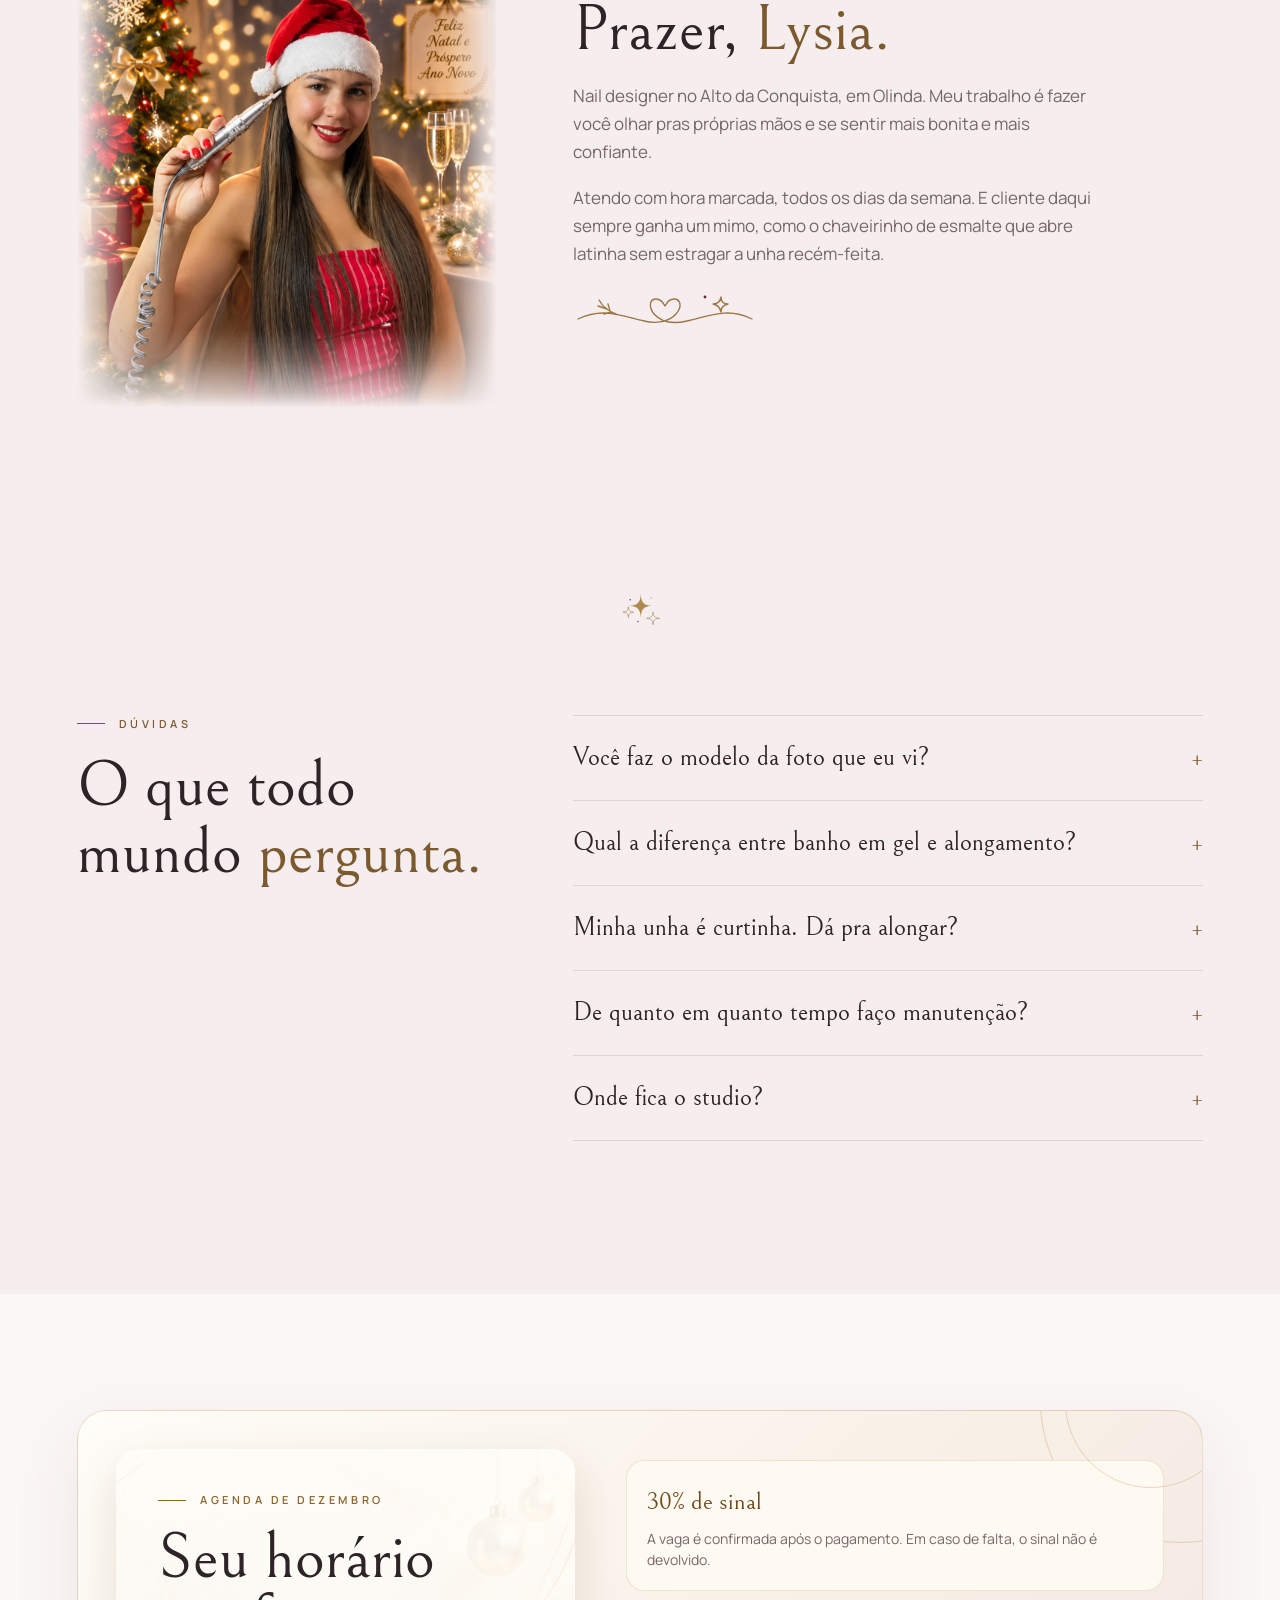
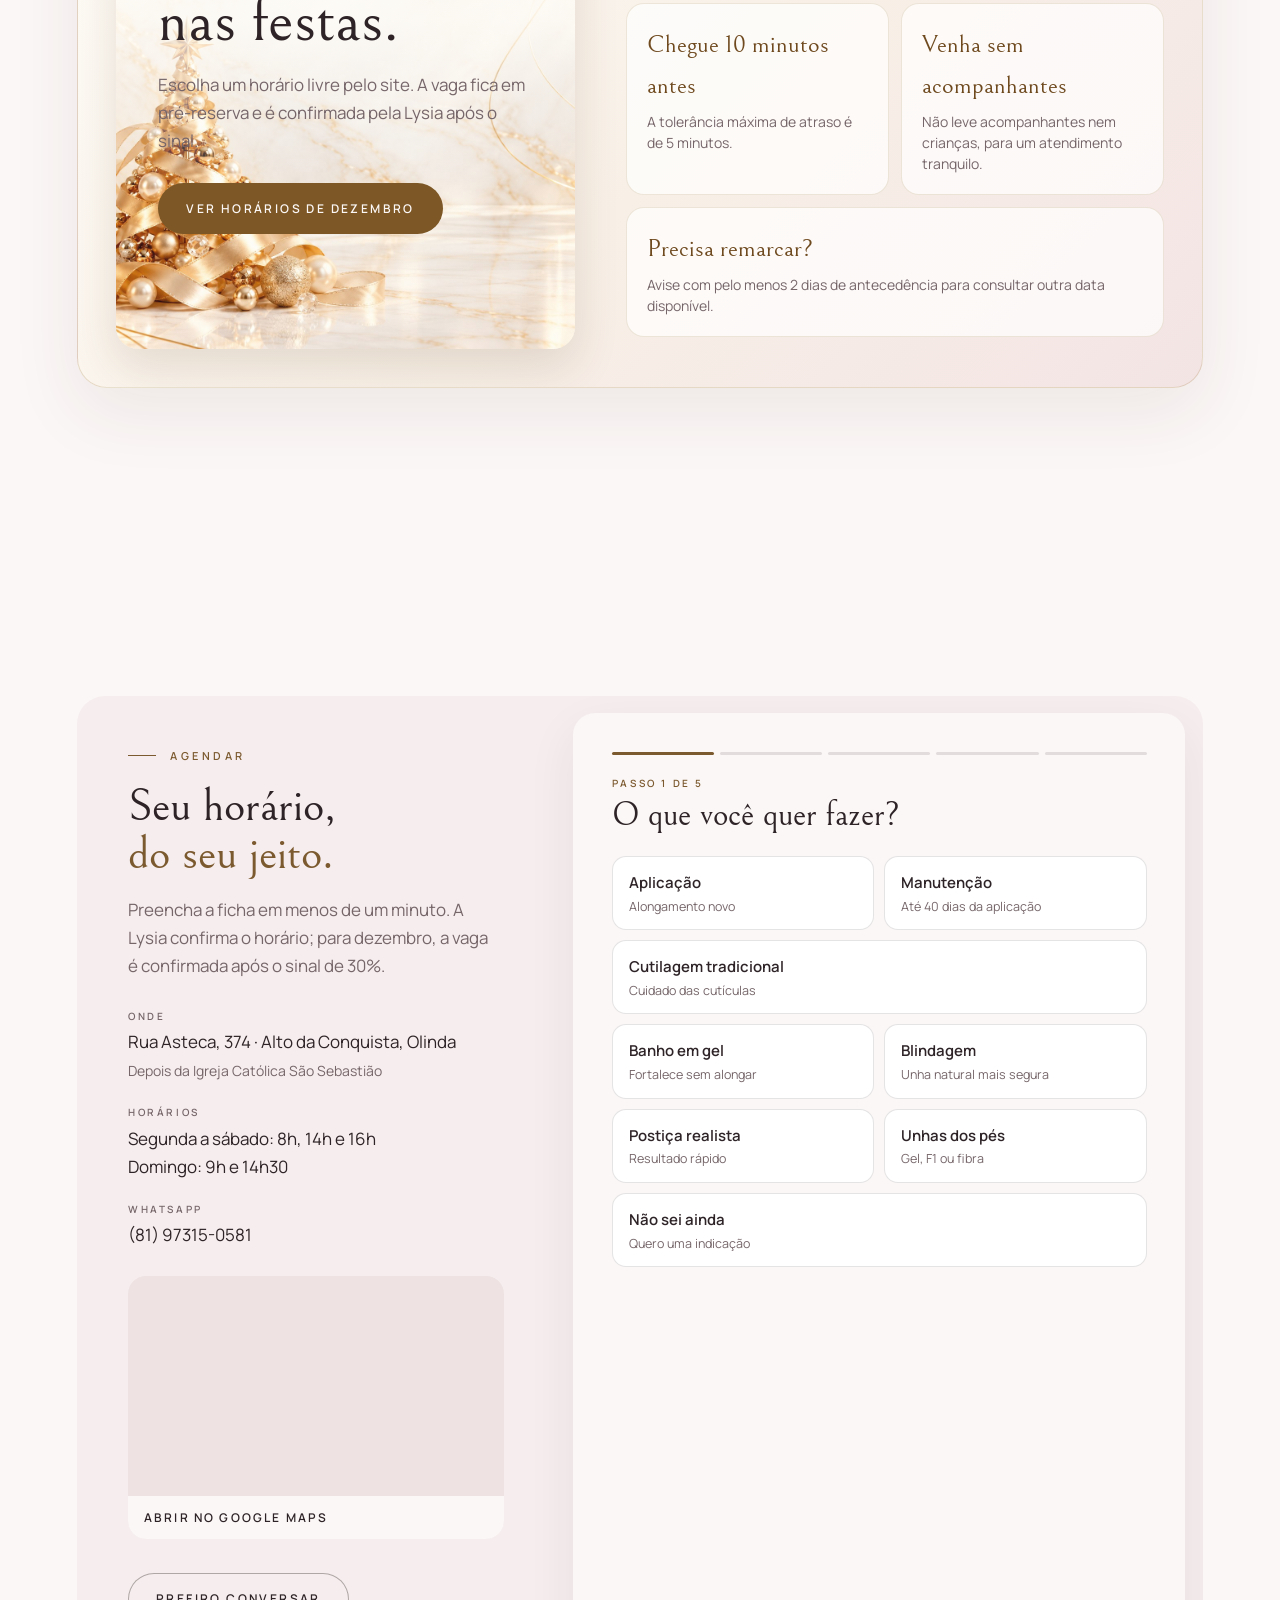
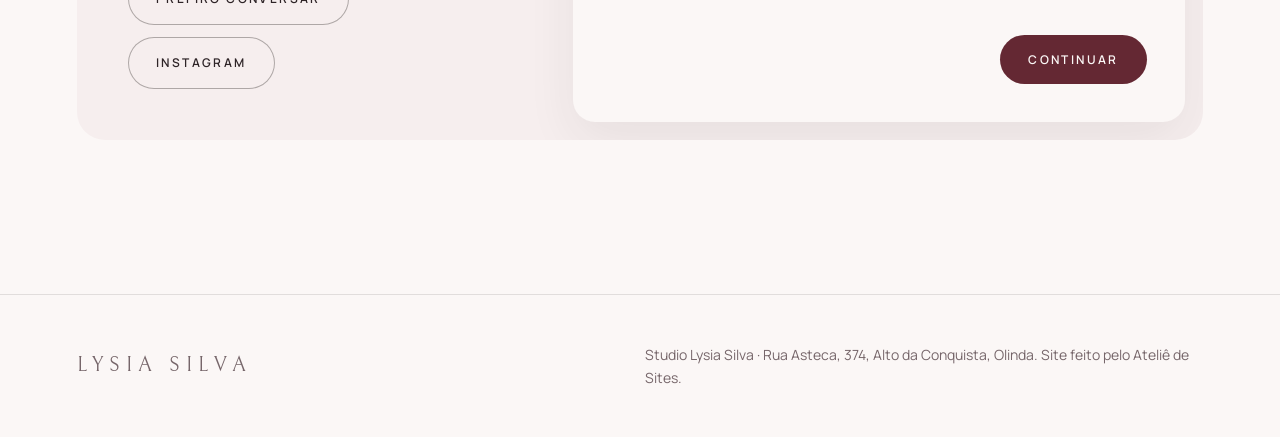
==== commit 959c7567: "Desloca a mão à esquerda na foto de Manutenção" ====
--- a/index.html
+++ b/index.html
@@ -465,7 +465,7 @@
 .wa svg{width:28px;height:28px;fill:var(--canvas)}
 </style>
 <!-- TEMA DE NATAL: instruções de reversão em natal.css -->
-<link rel="stylesheet" href="natal.css">
+<link rel="stylesheet" href="natal.css?v=3">
 </head>
 <body class="natal">
 <a class="skip" href="#main">Pular para o conteúdo</a>
--- a/natal.css
+++ b/natal.css
@@ -156,6 +156,11 @@
     max-width: 420px;
   }
 
+  body.natal #cuidado .how figure img {
+    transform: scale(1.4);
+    transform-origin: right center;
+  }
+
   body.natal #sobre figure {
     width: min(100%, 420px);
     margin-inline: auto;
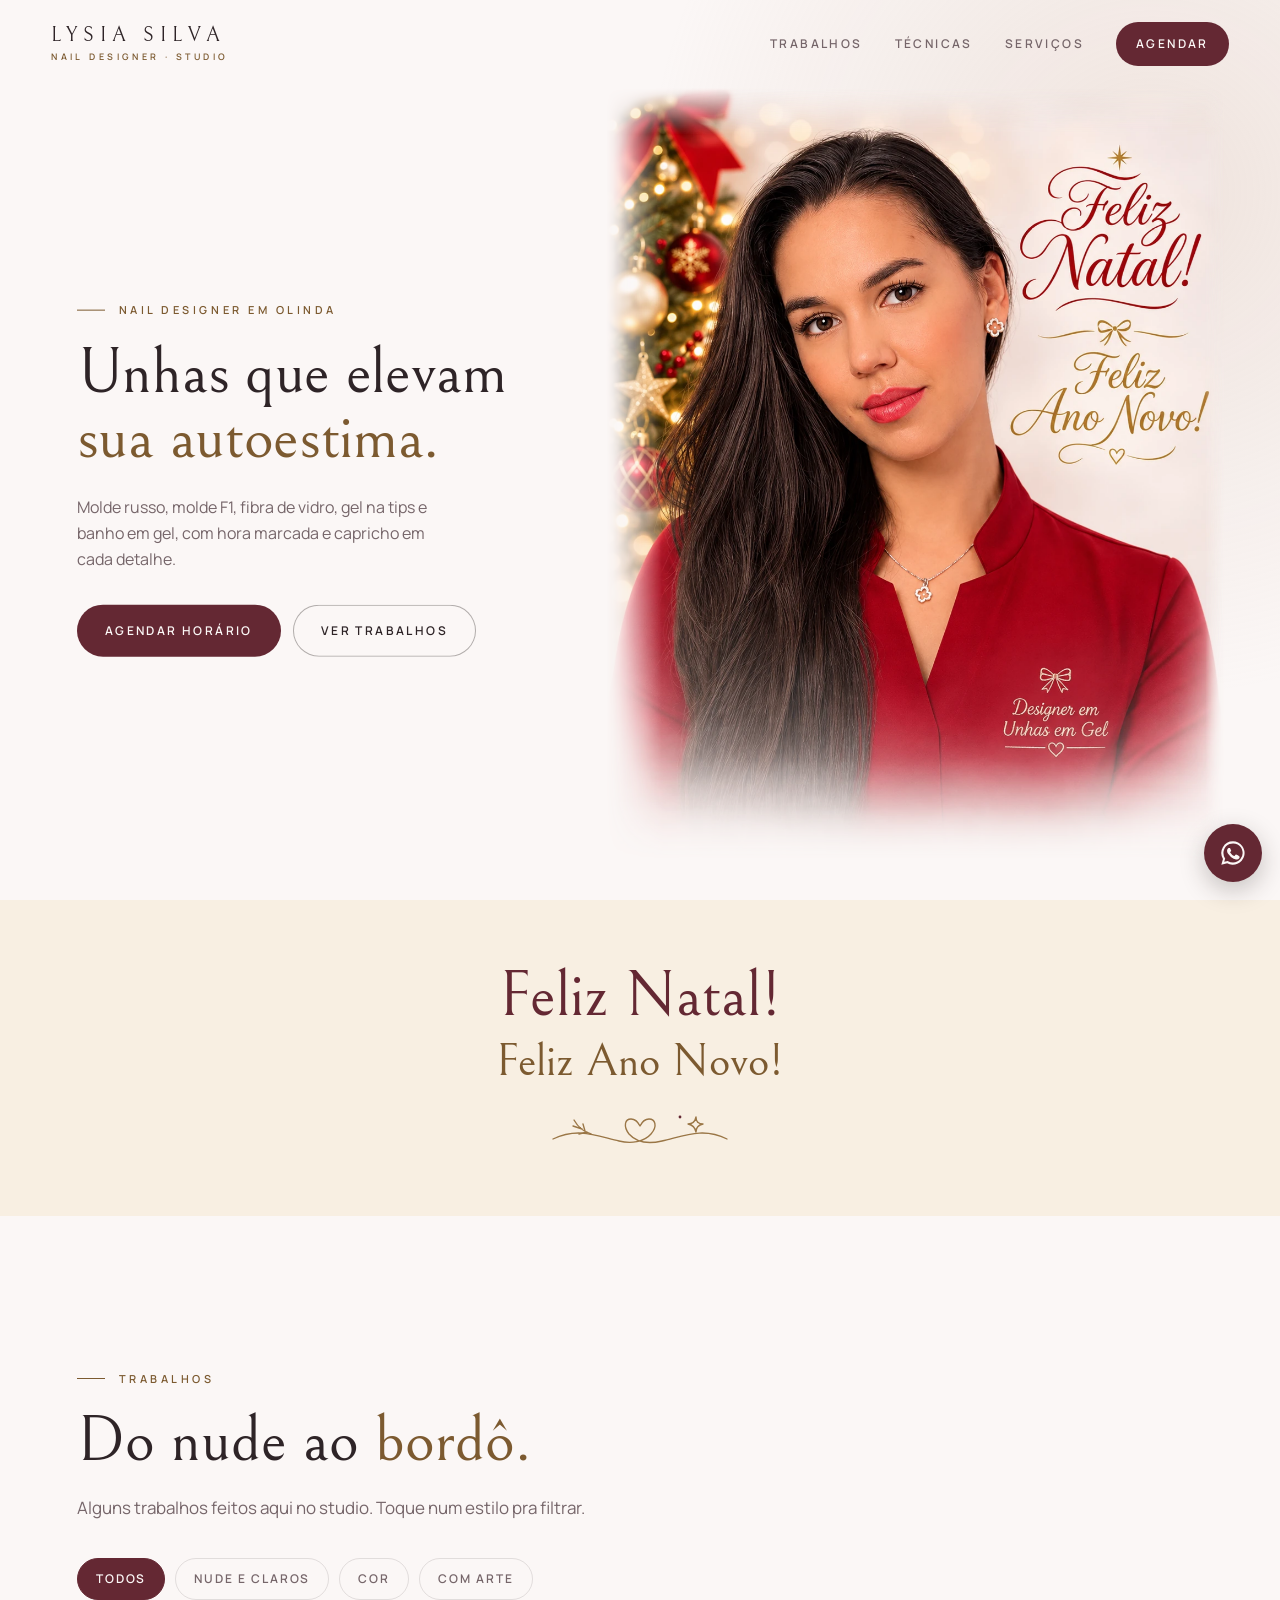
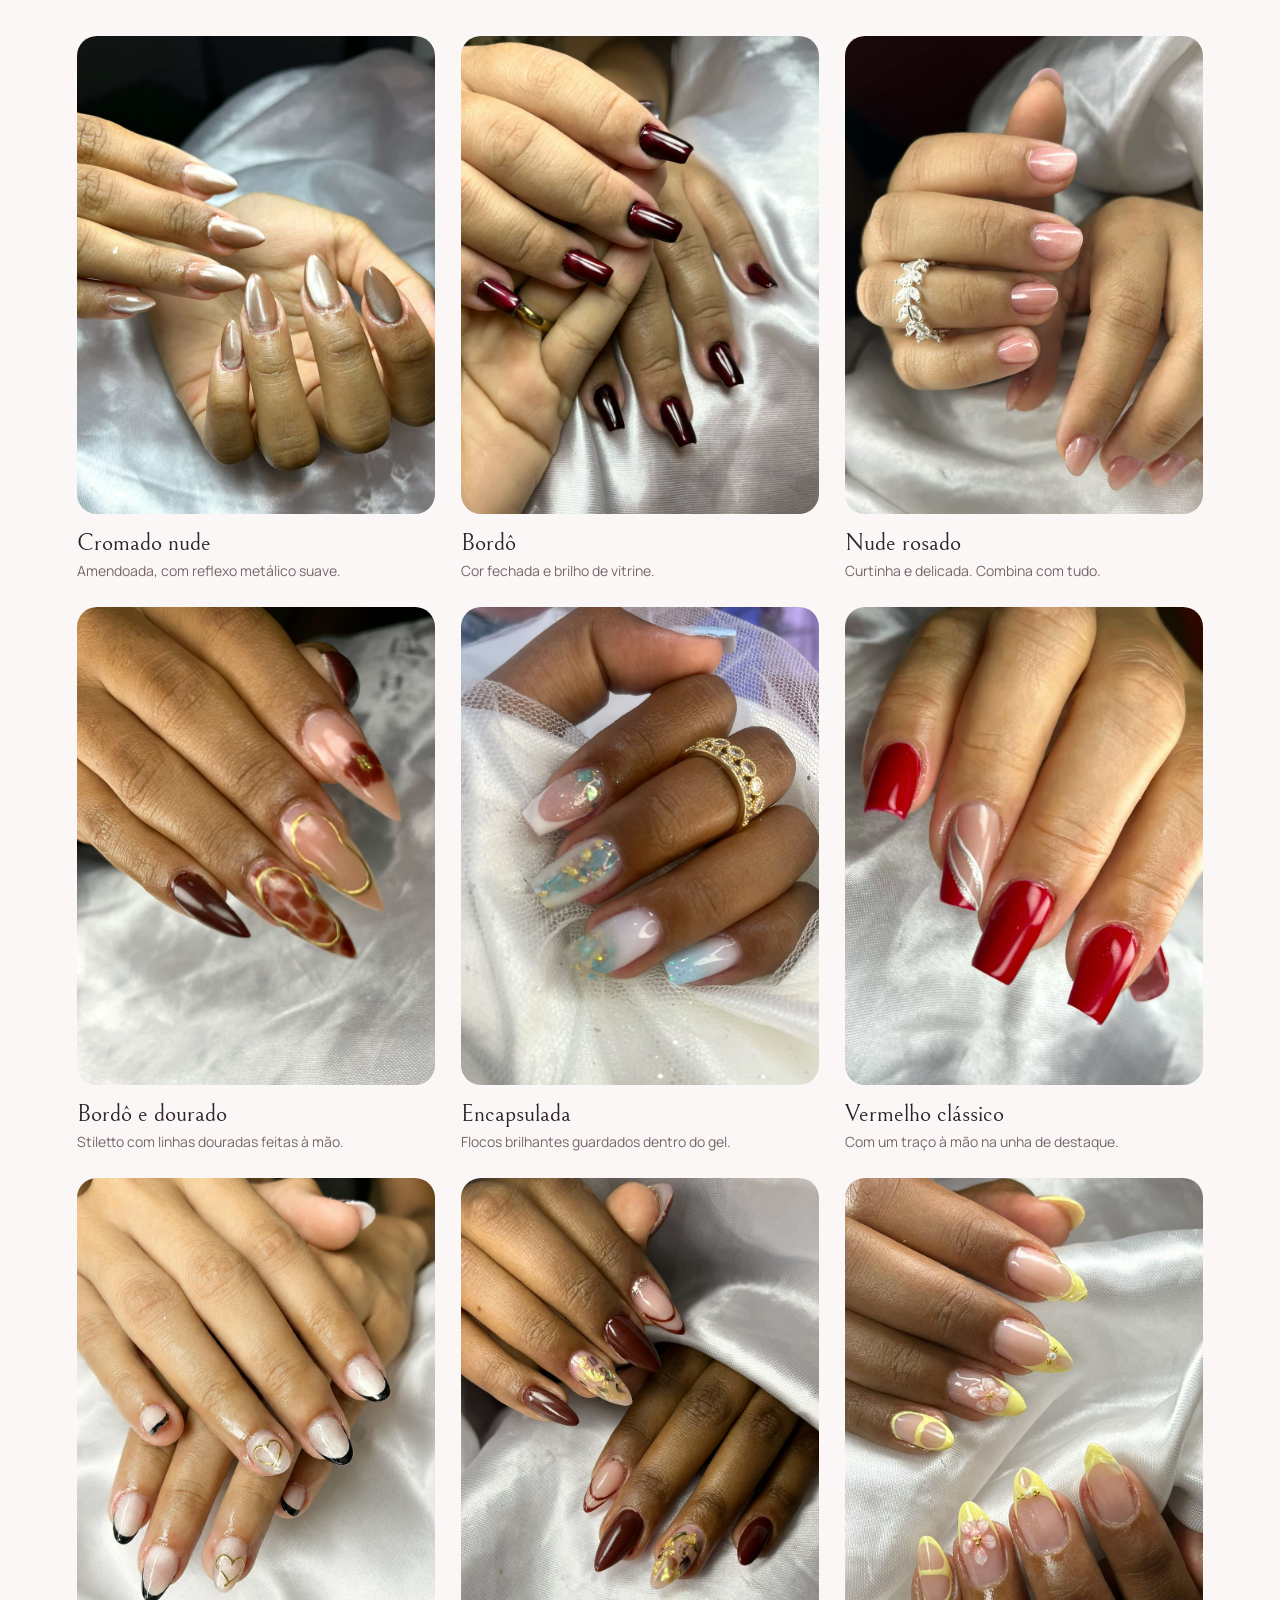
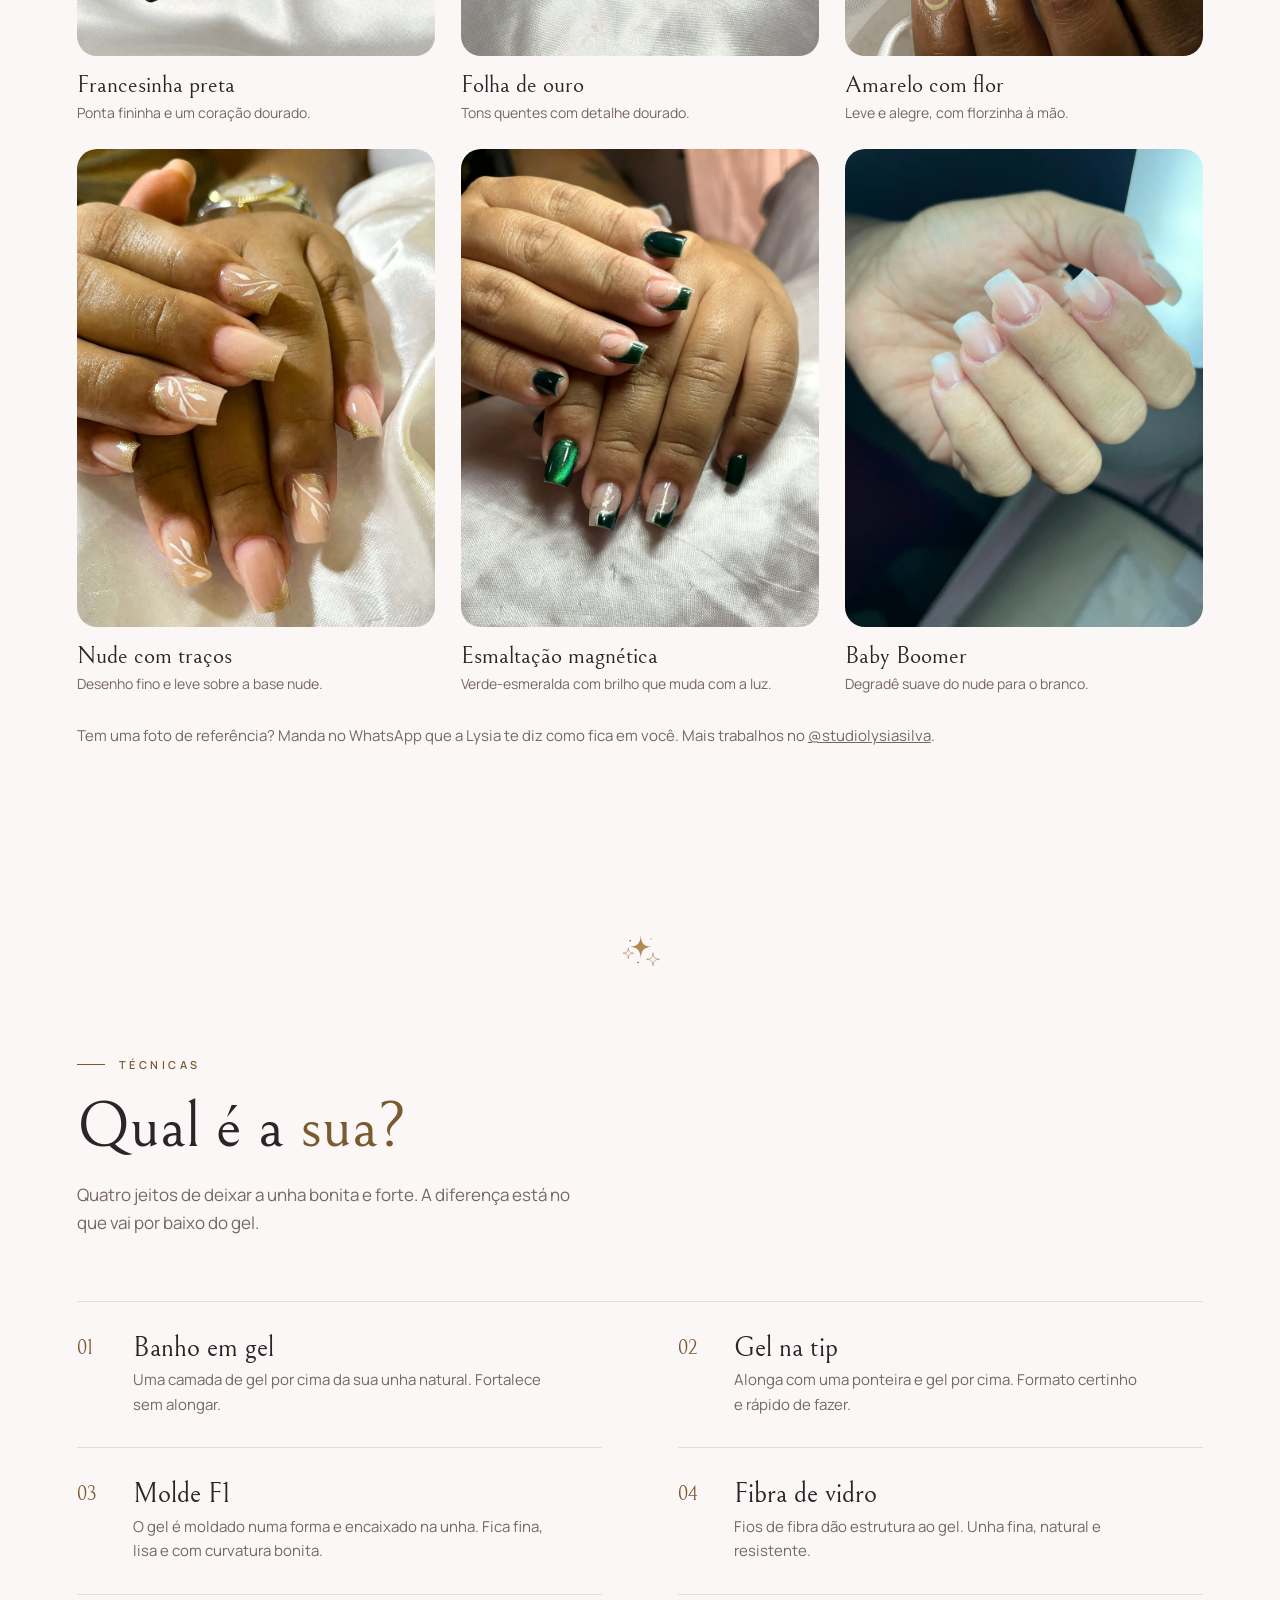
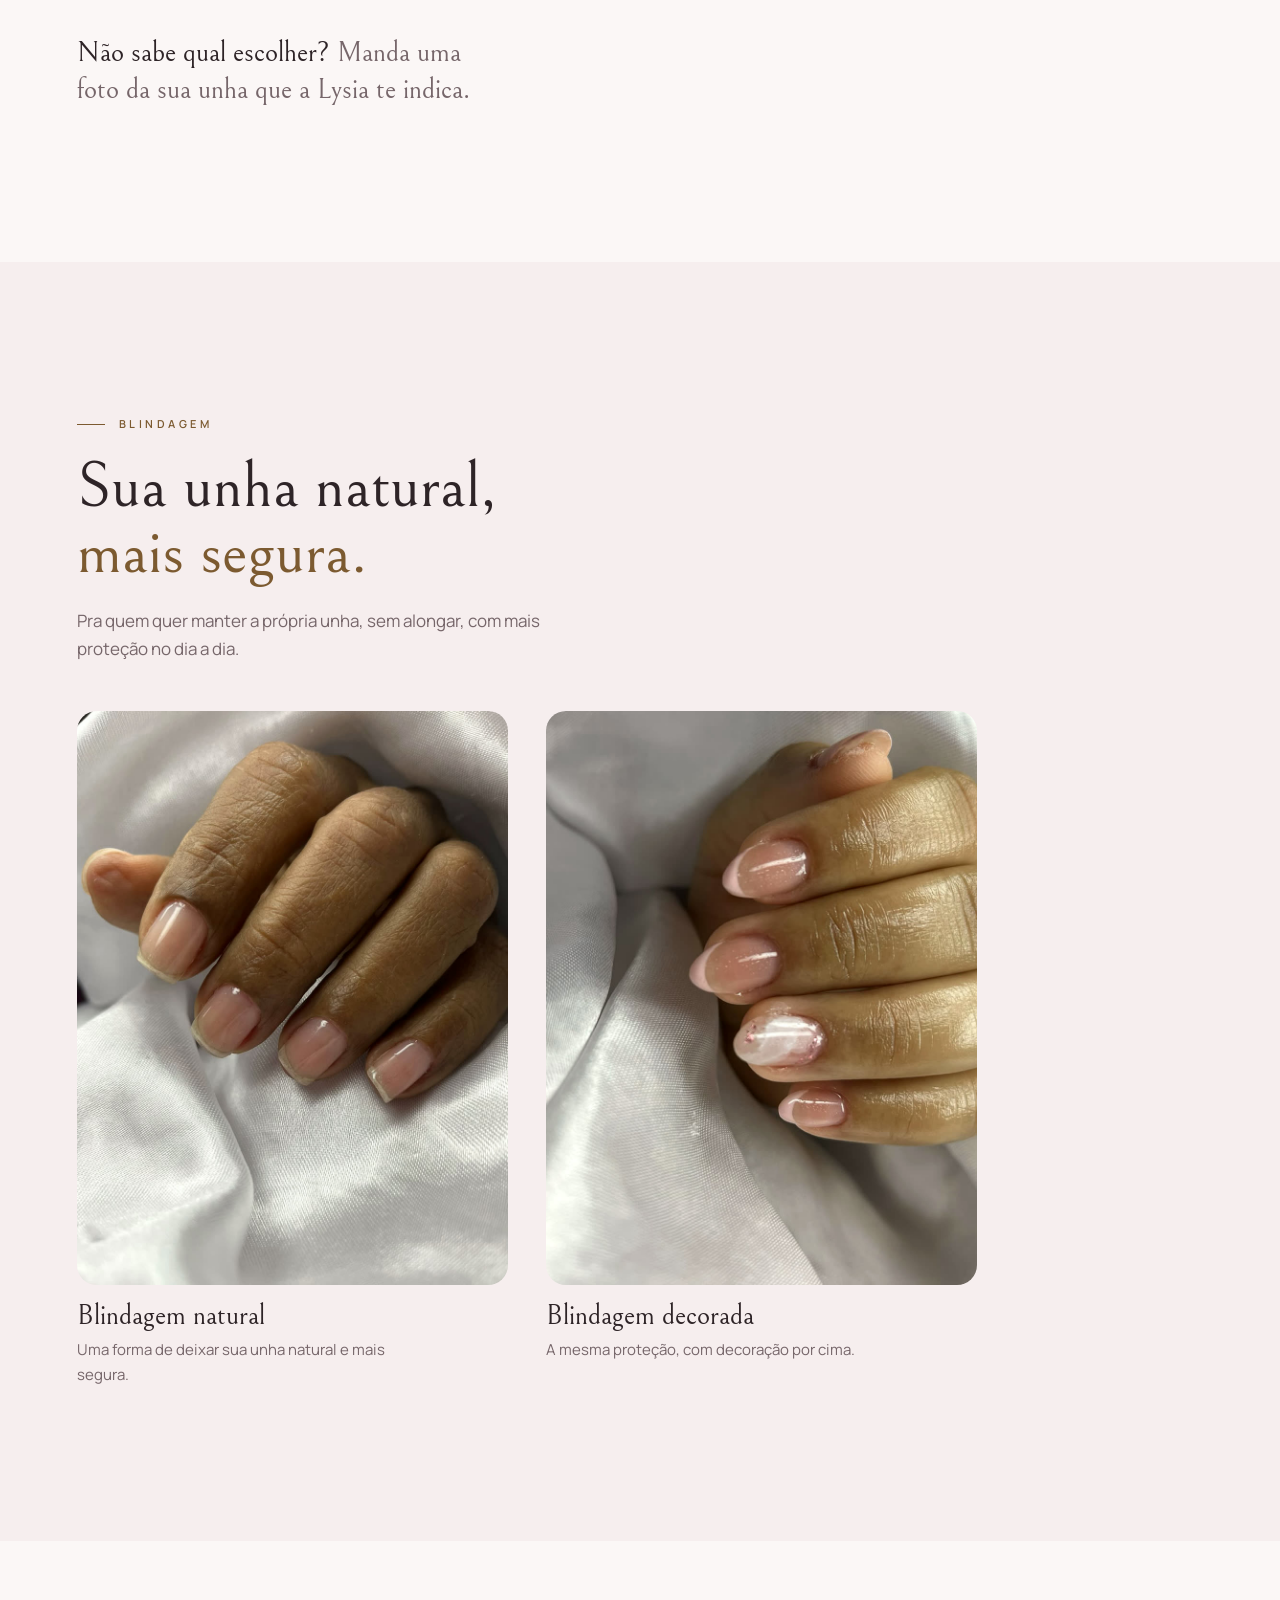
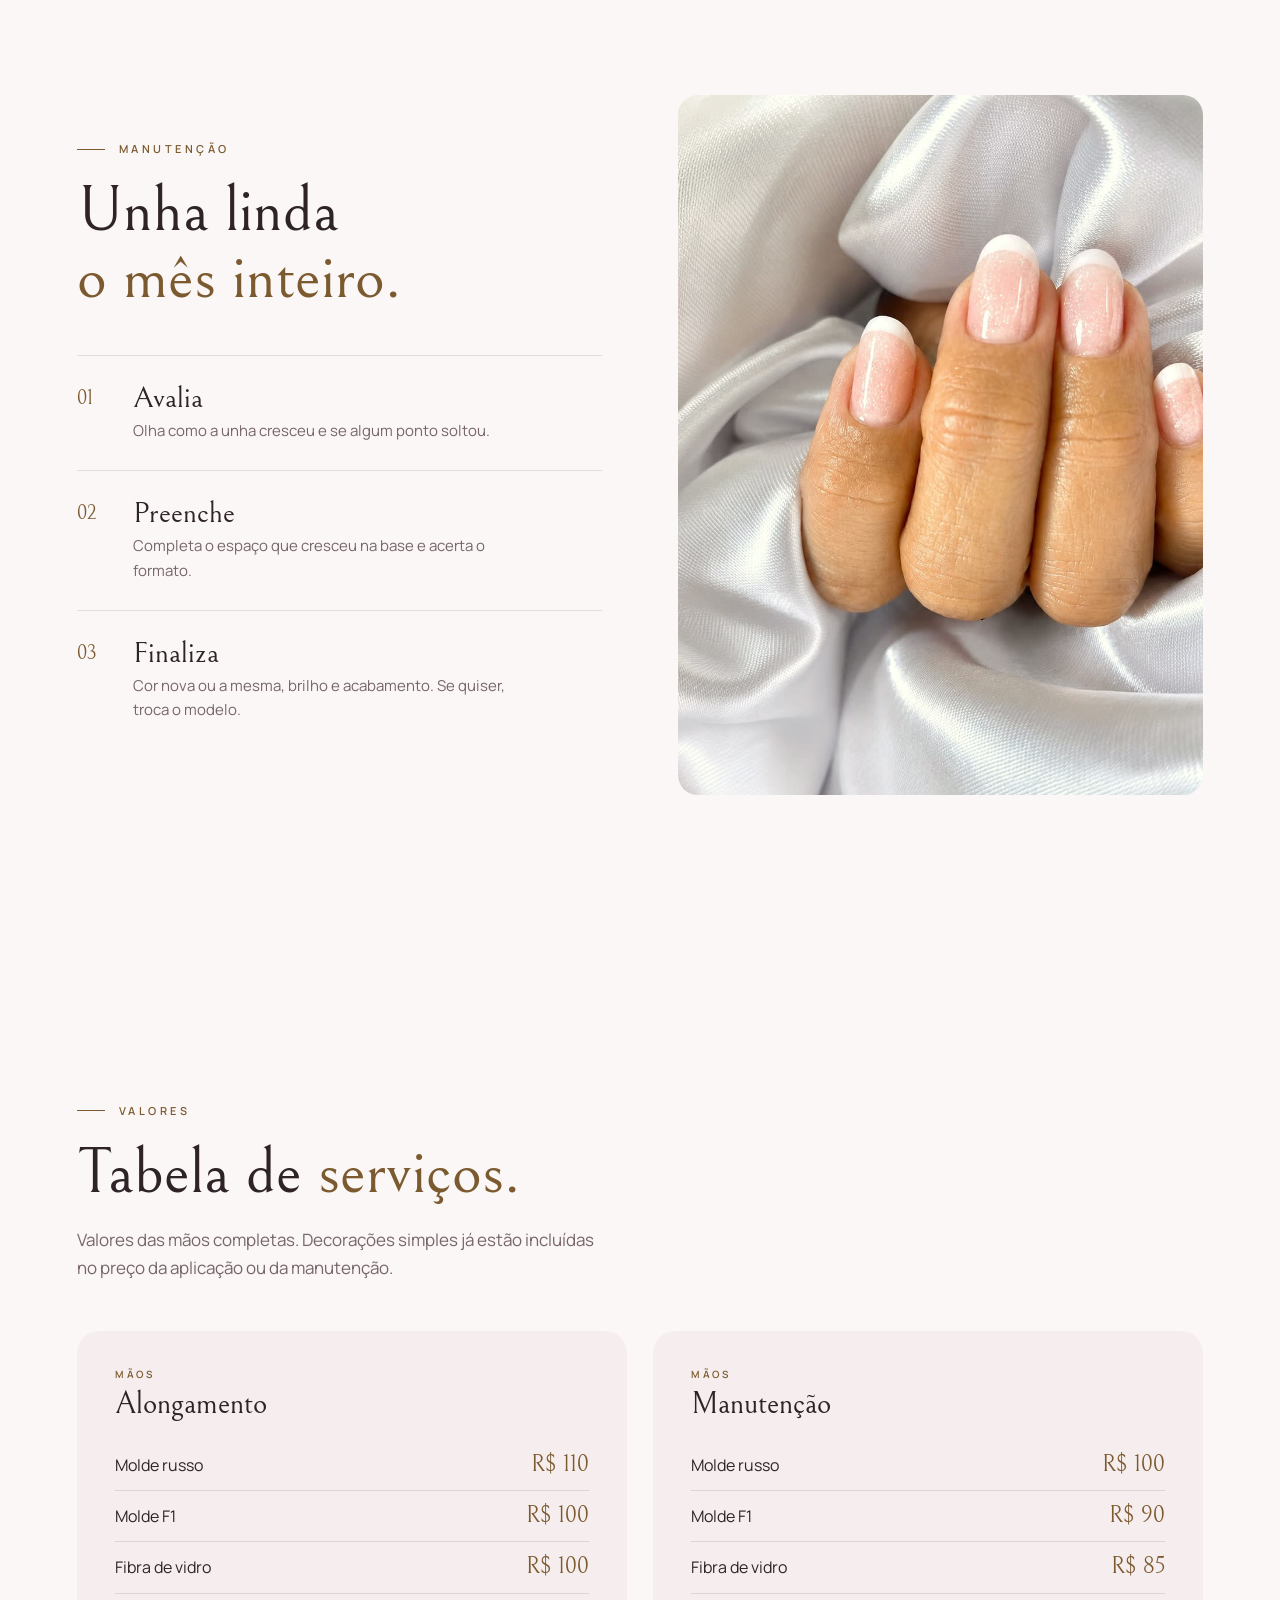
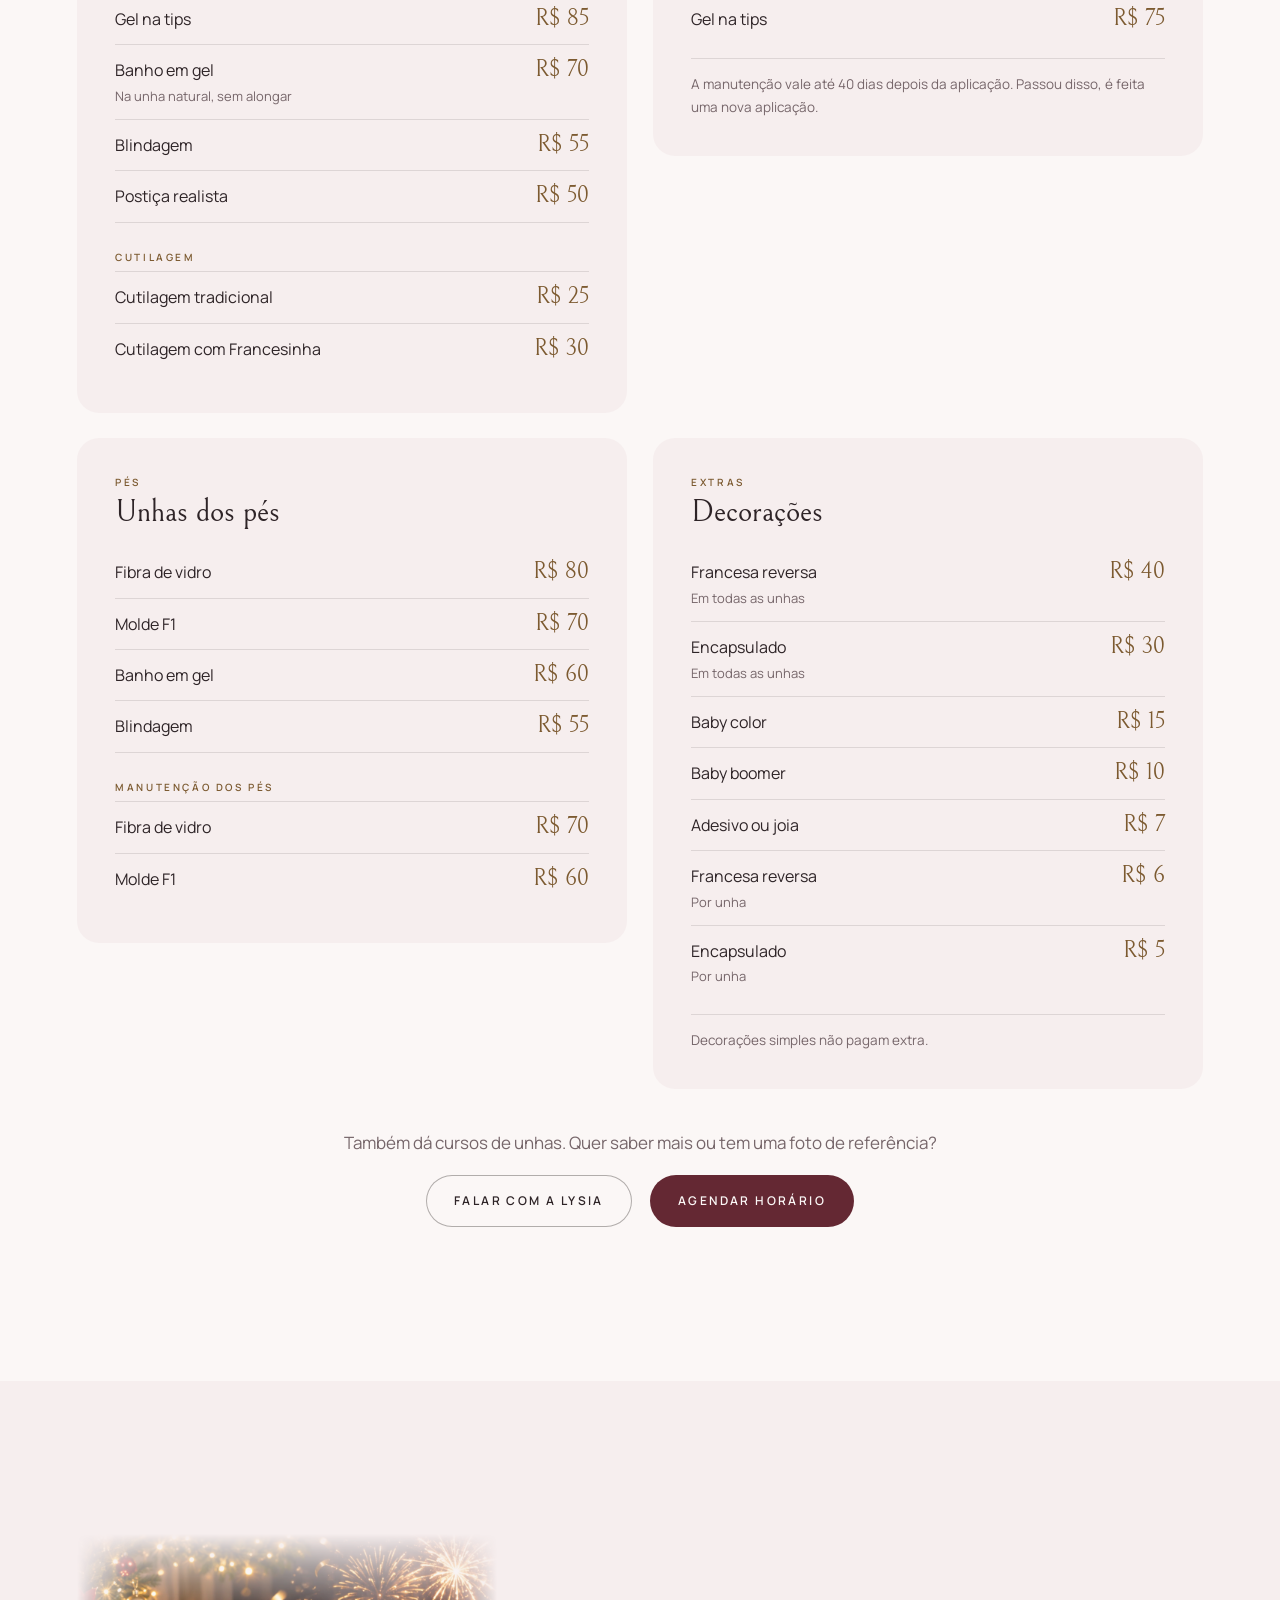
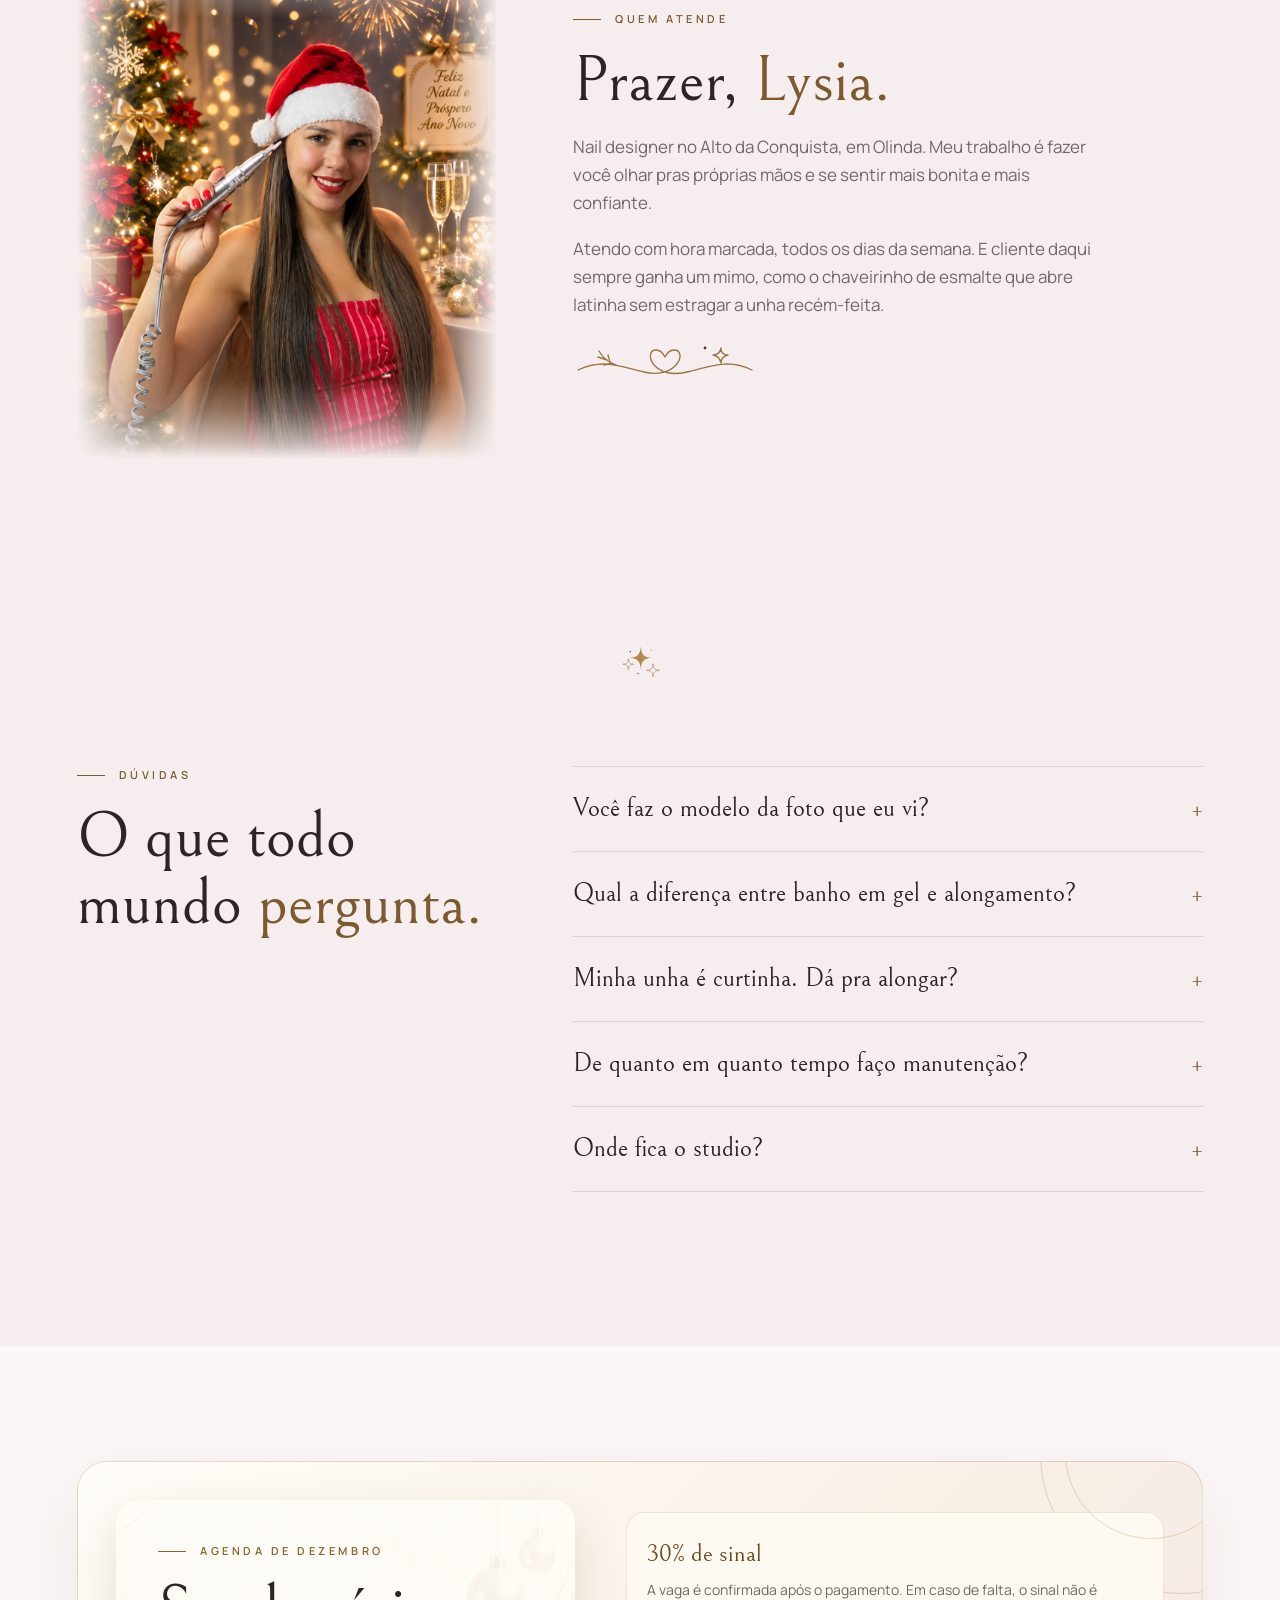
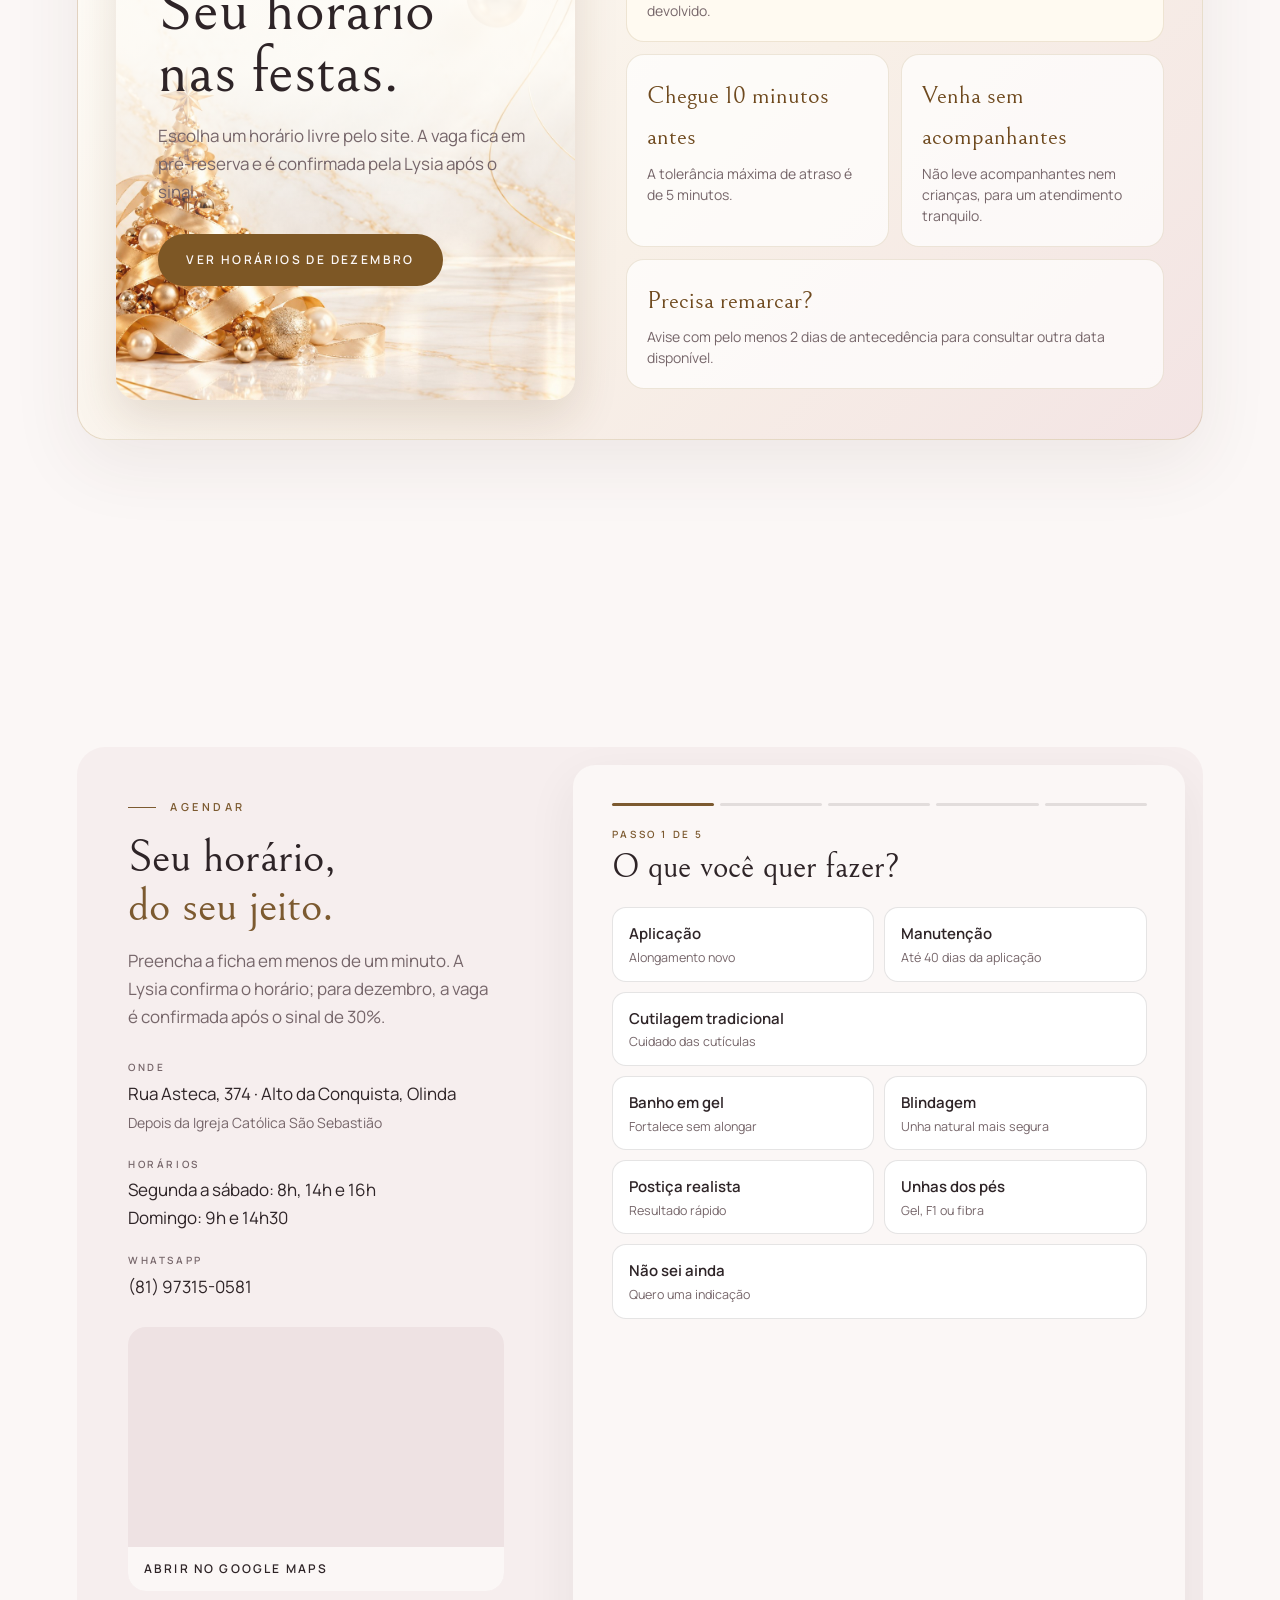
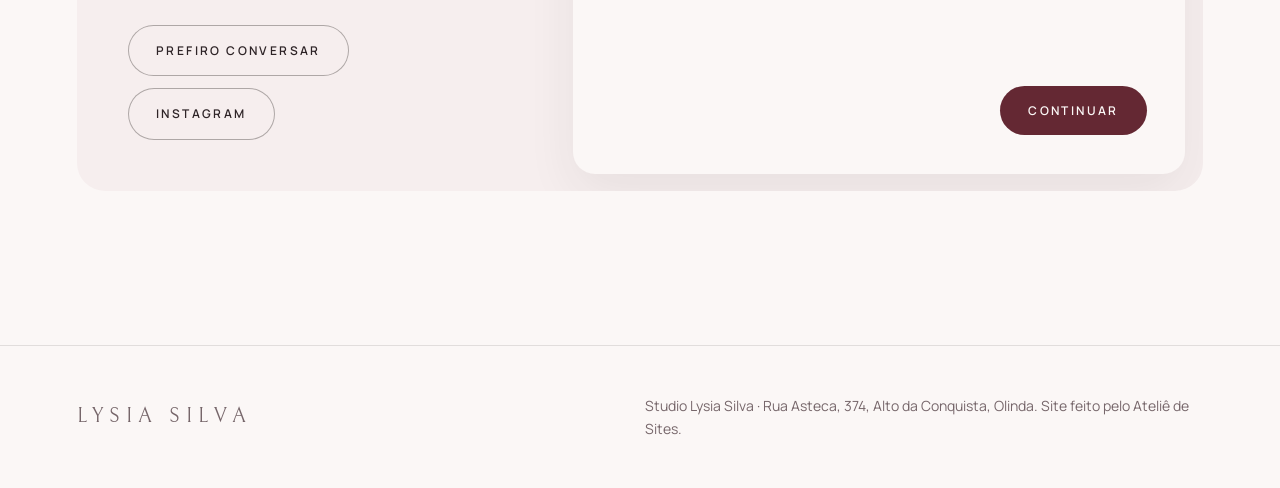
==== commit acc63b2d: "Atualiza cutilagem na tabela: tradicional R$ 25 e com francesinha R$ 30" ====
--- a/index.html
+++ b/index.html
@@ -600,7 +600,8 @@
             <li><span>Blindagem</span><b>R$ 55</b></li>
             <li><span>Postiça realista</span><b>R$ 50</b></li>
             <li class="sub">Cutilagem</li>
-            <li><span>Cutilagem tradicional</span><b>a partir de R$ 20</b></li>
+            <li><span>Cutilagem tradicional</span><b>R$ 25</b></li>
+            <li><span>Cutilagem com Francesinha</span><b>R$ 30</b></li>
           </ul>
         </div>
         <div class="preco rv">
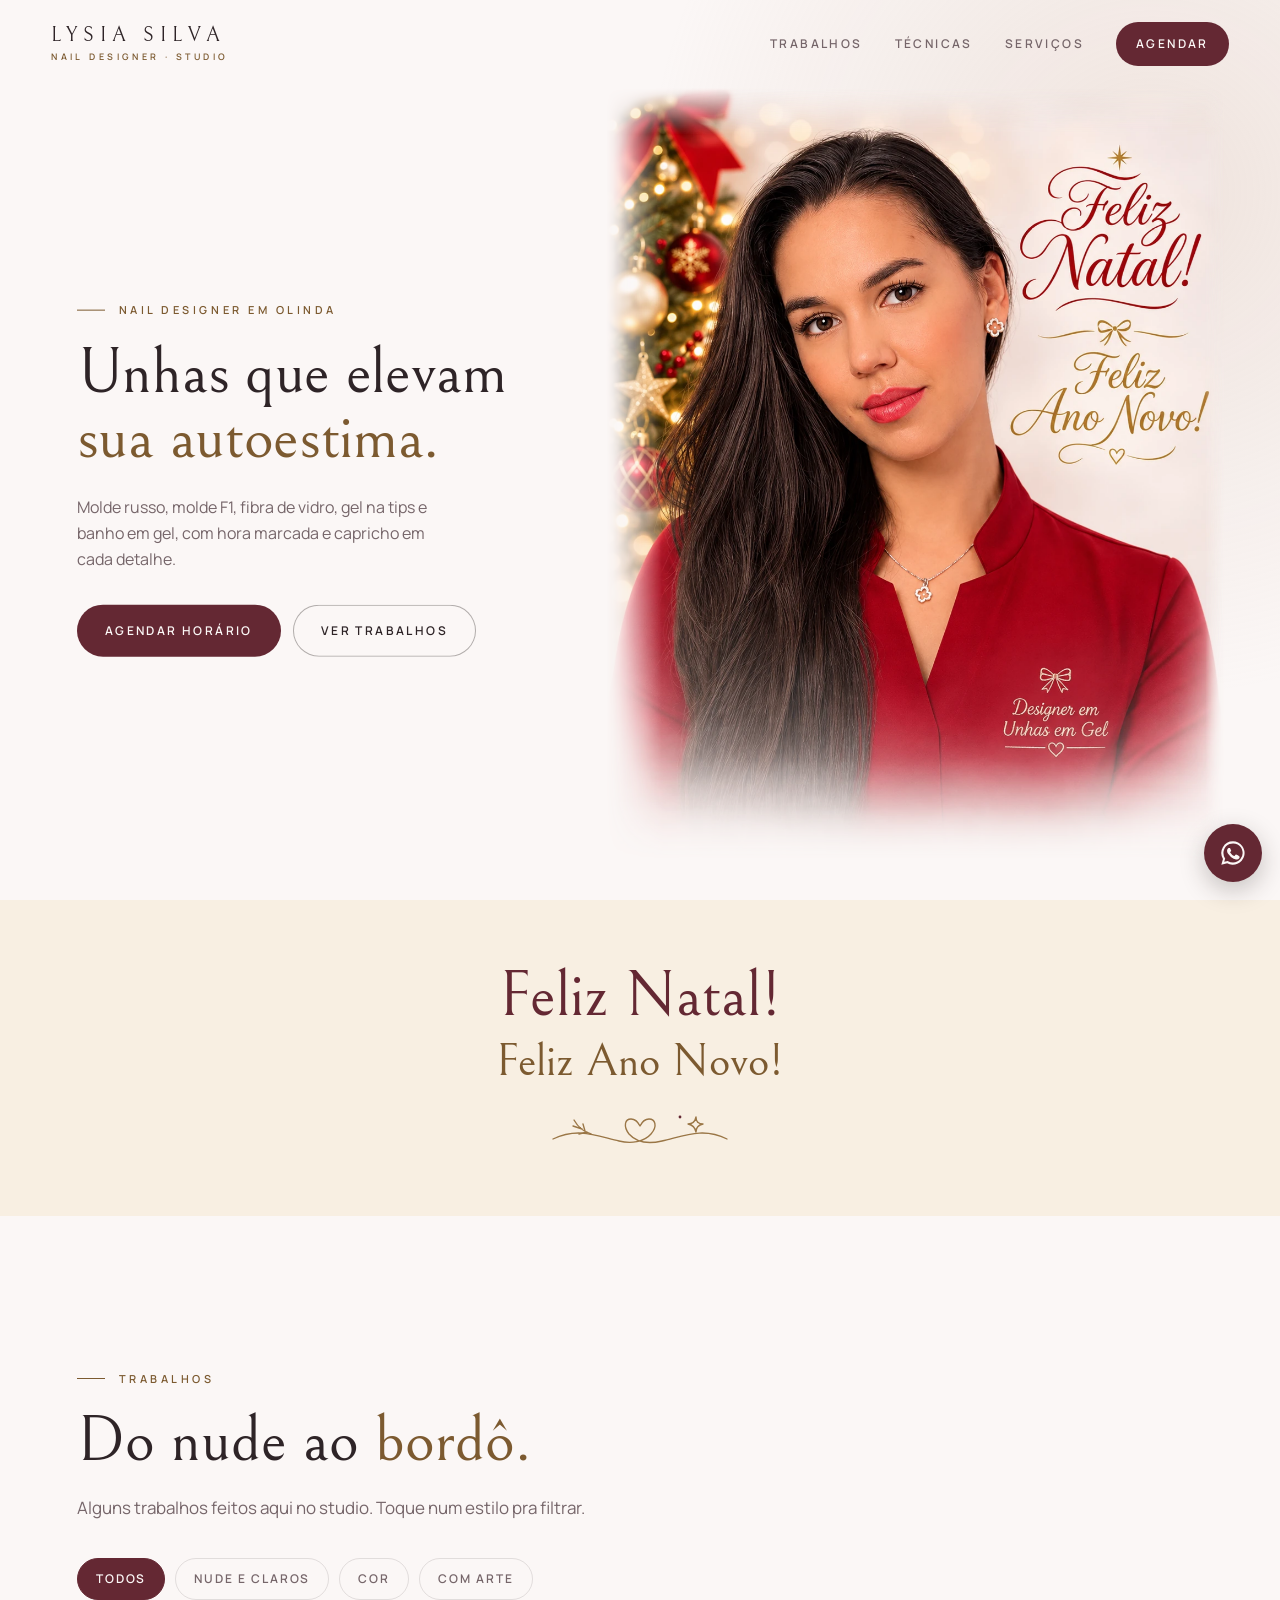
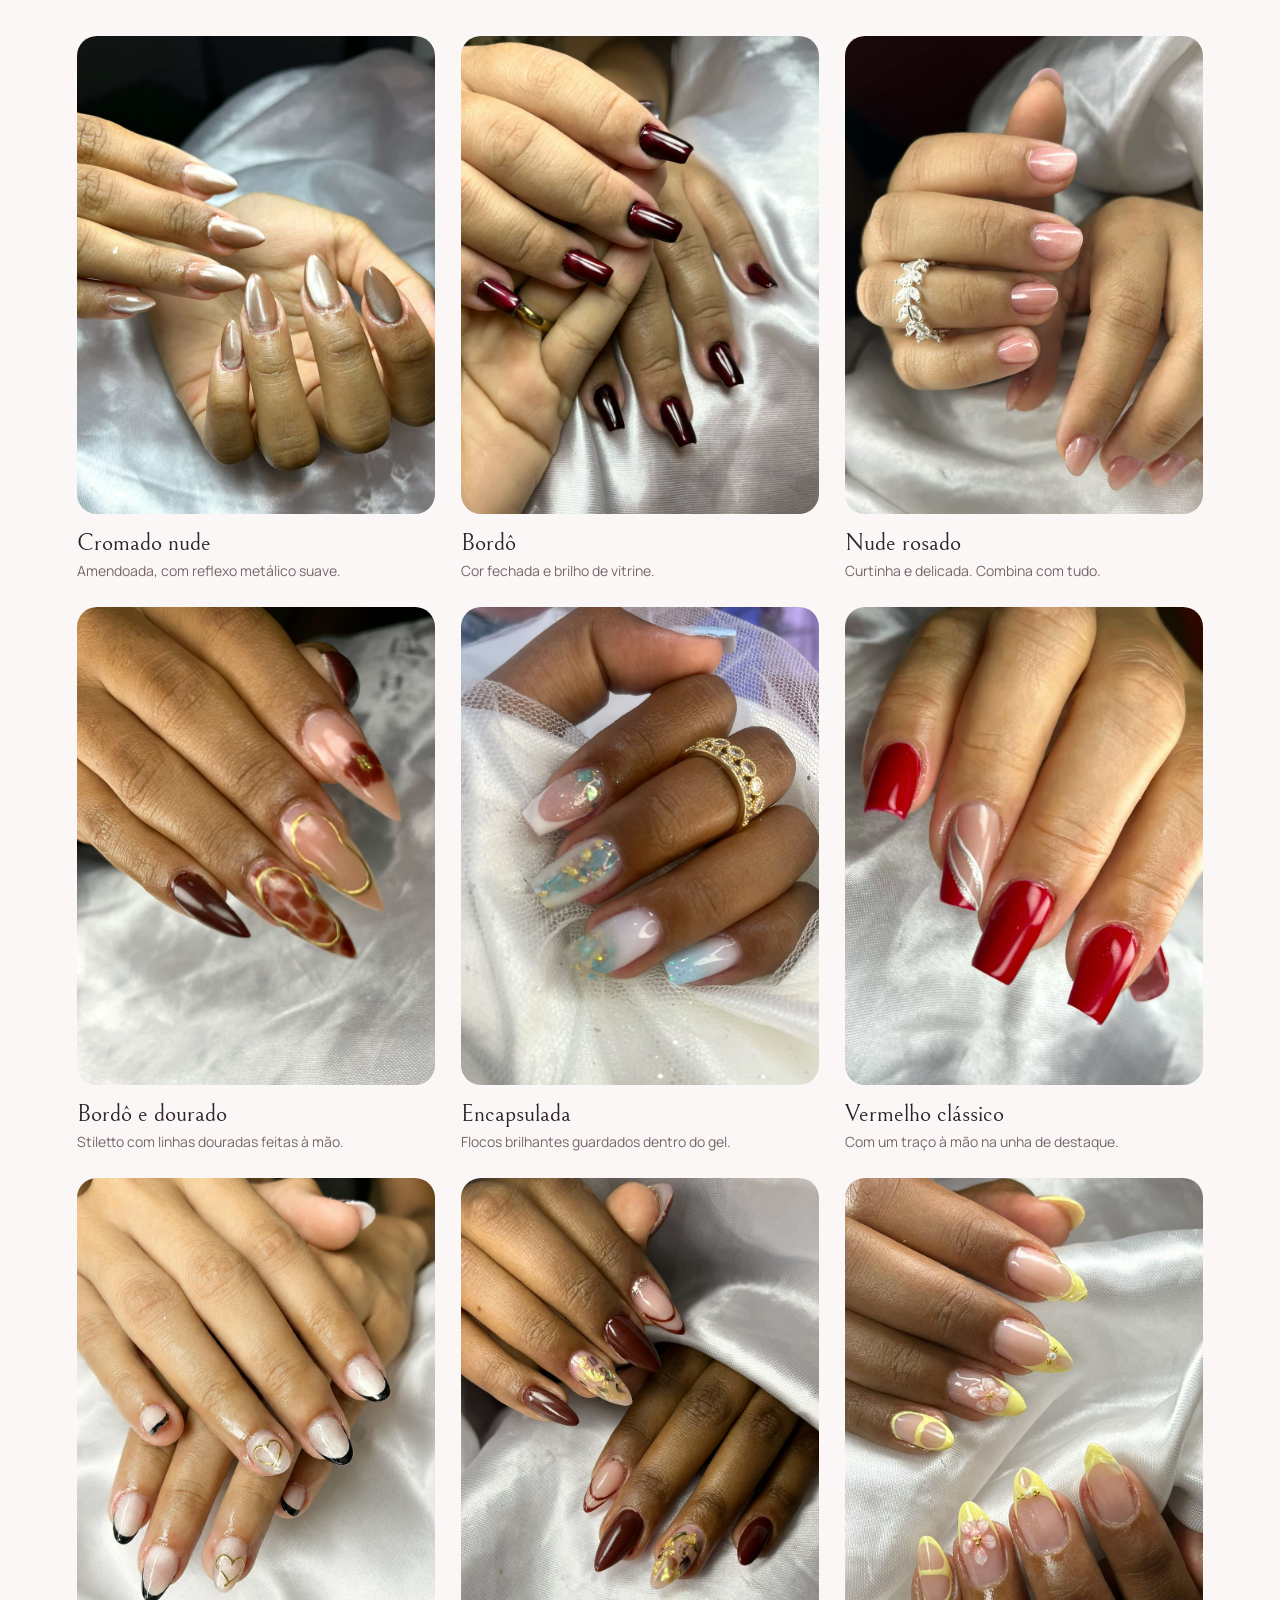
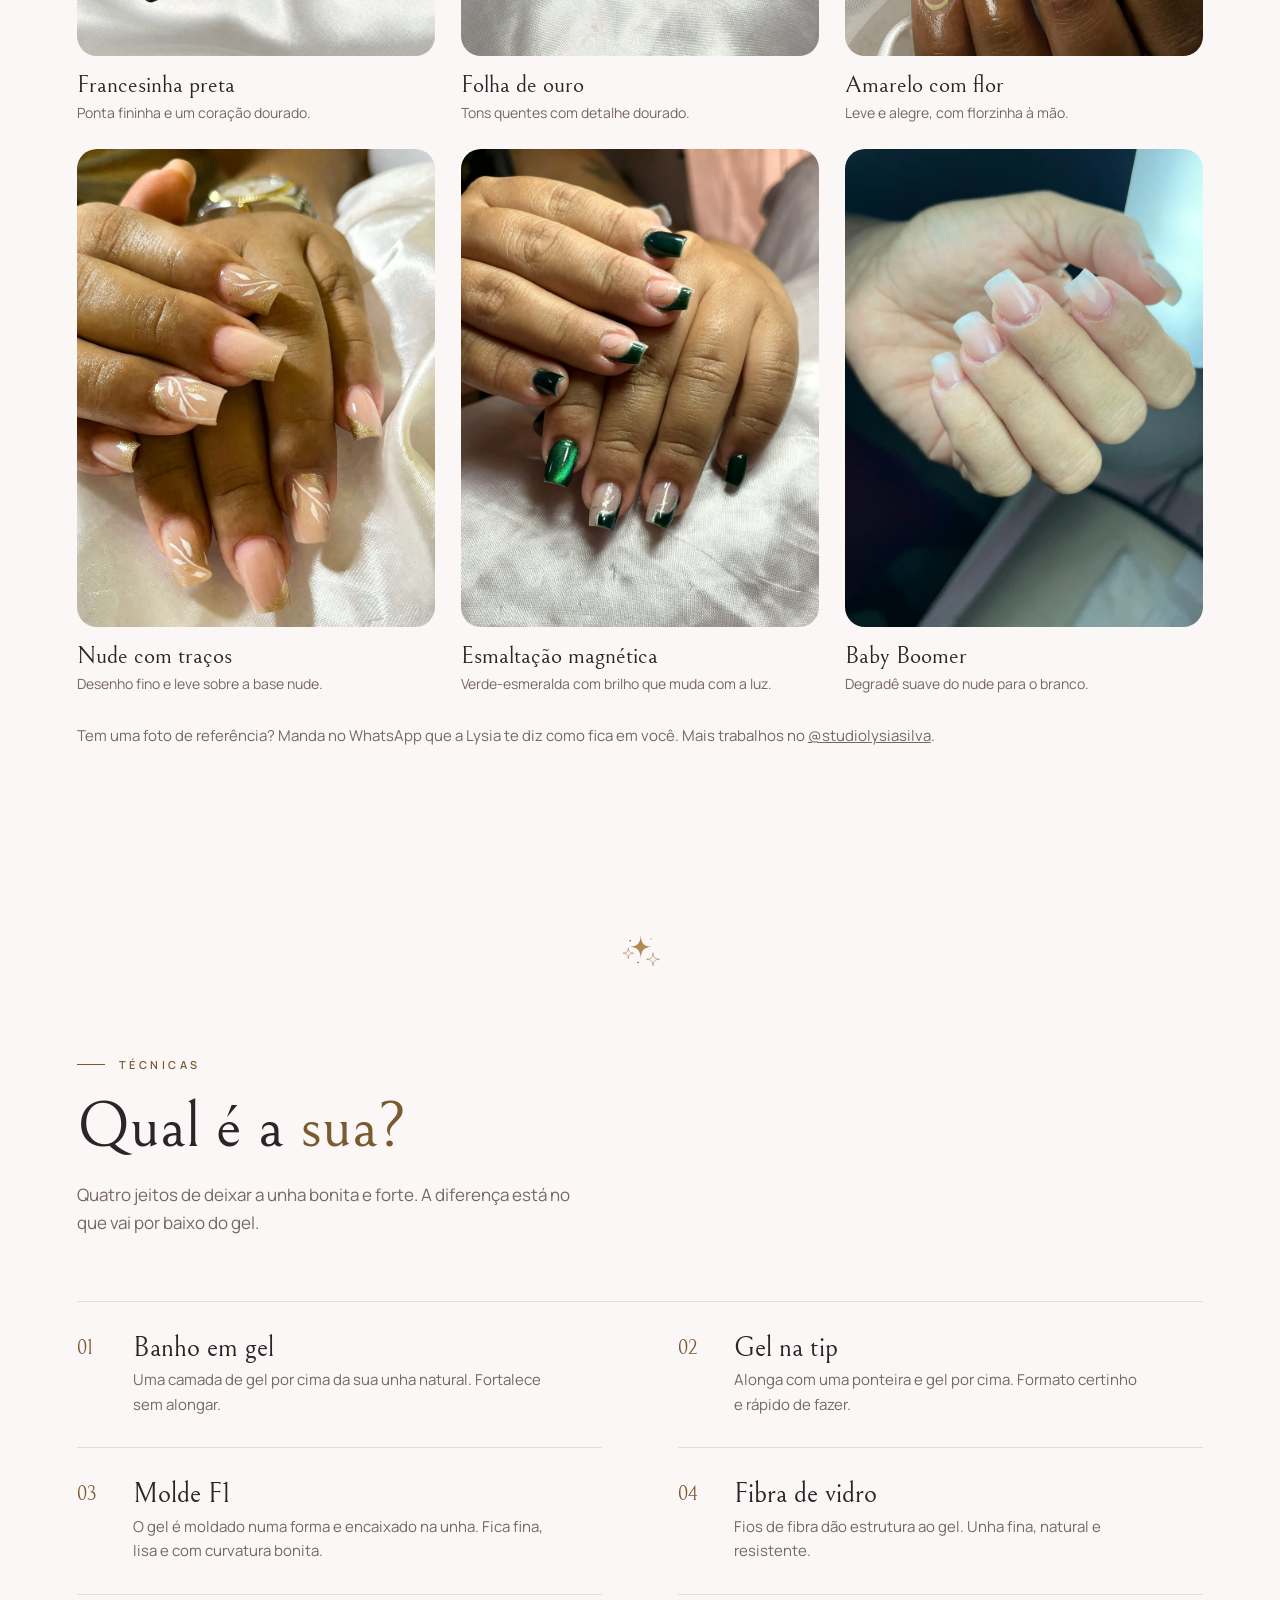
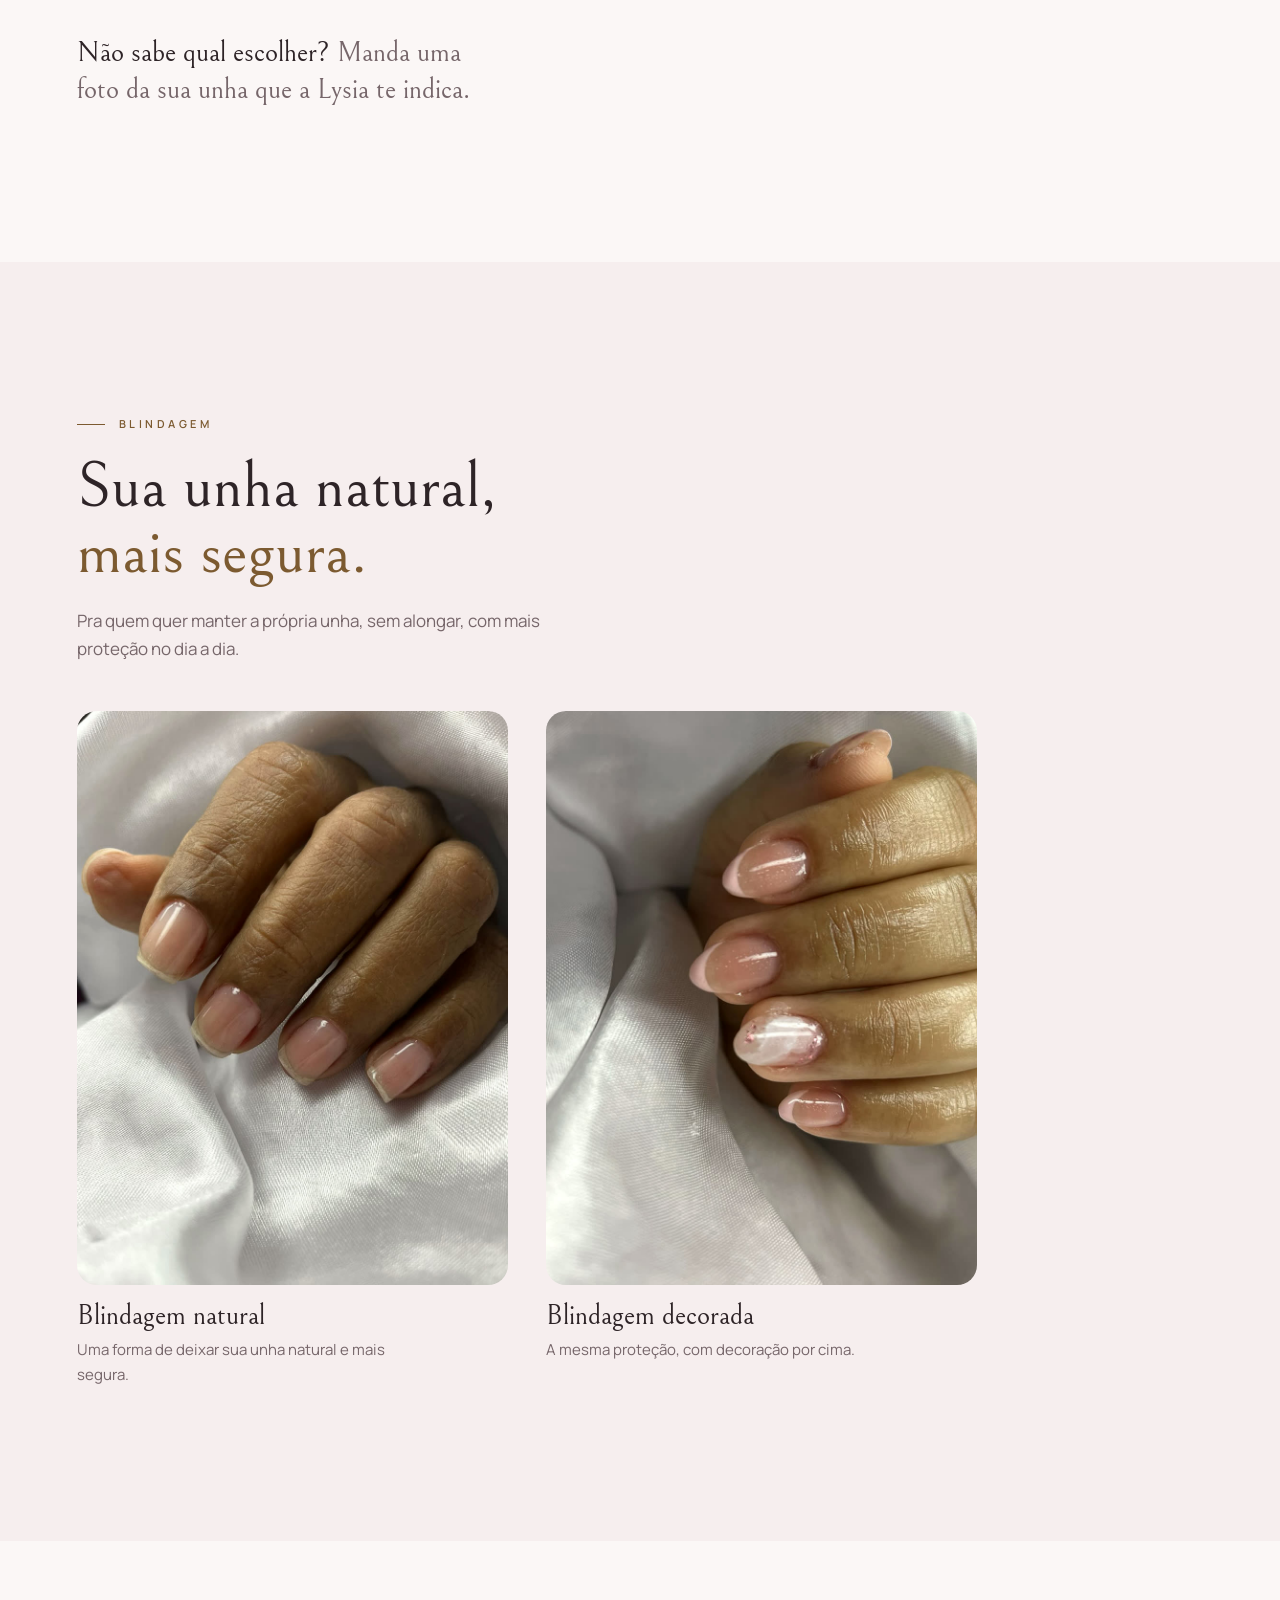
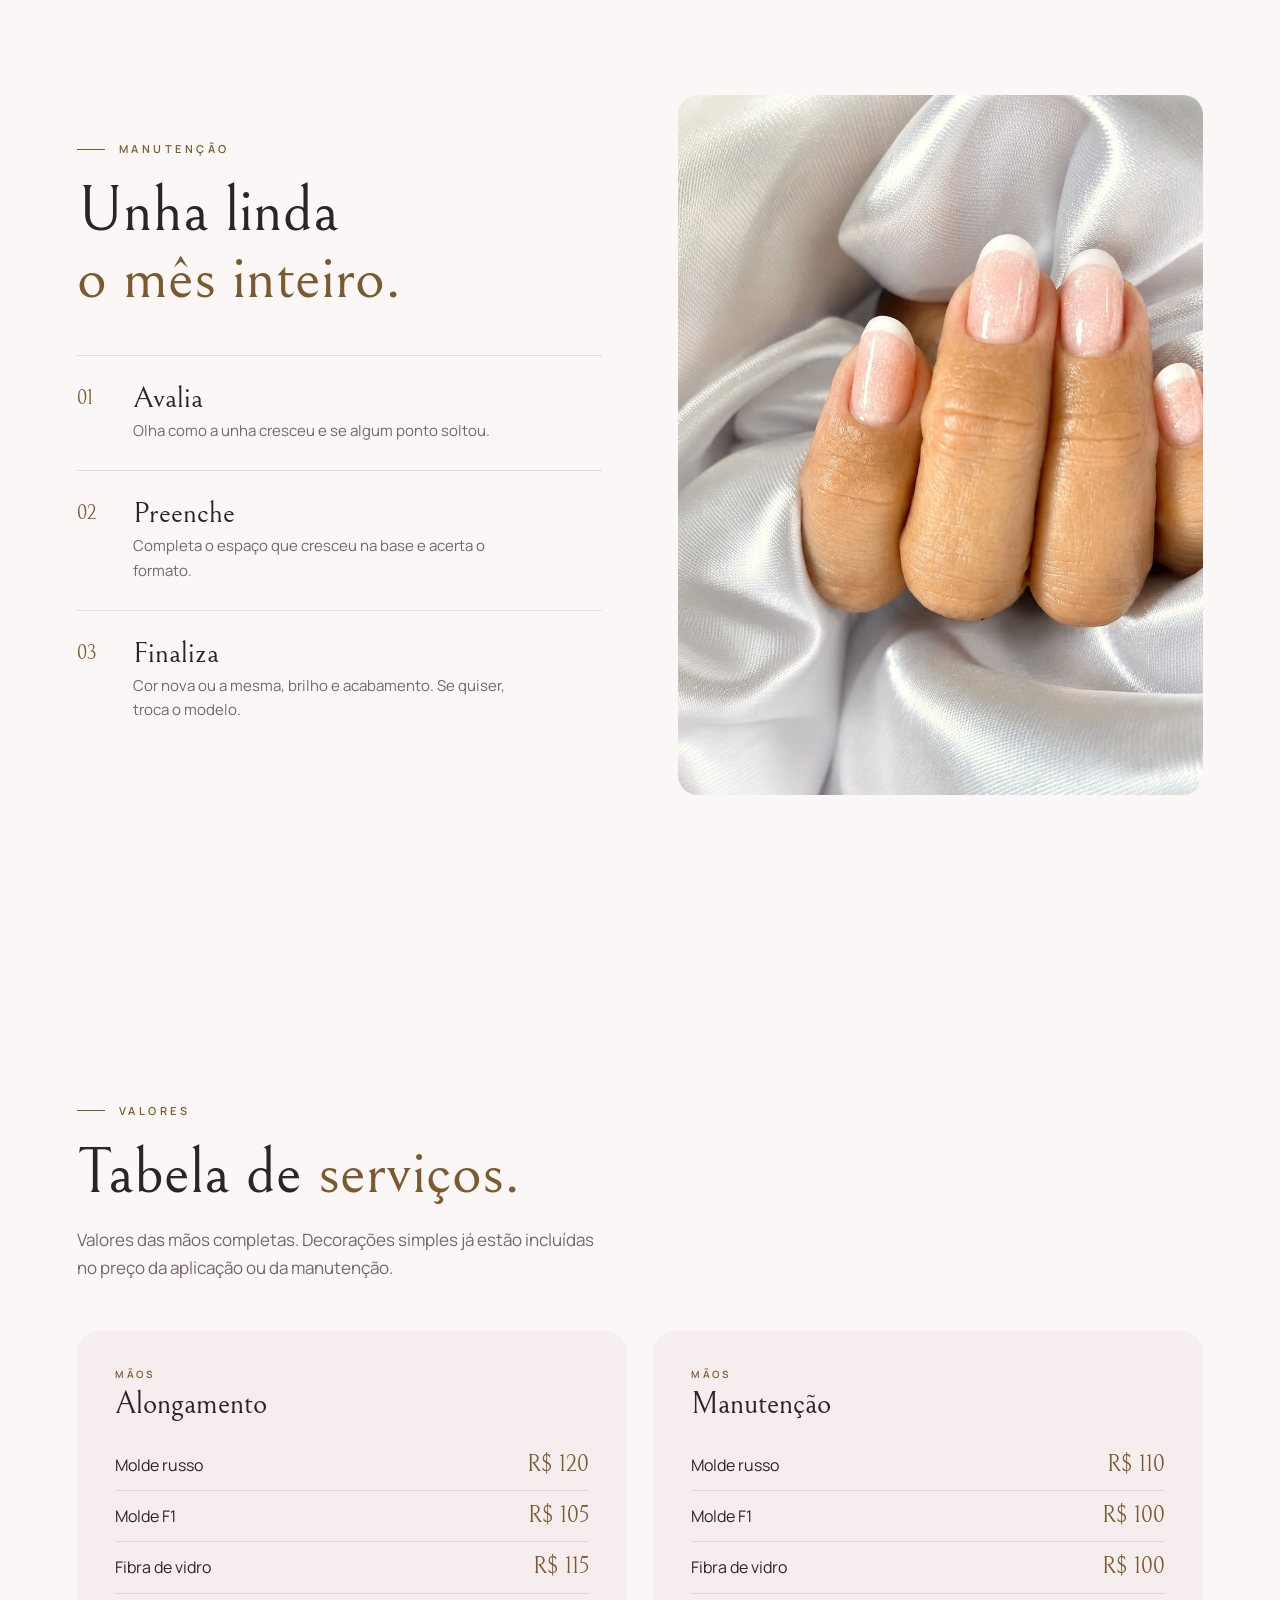
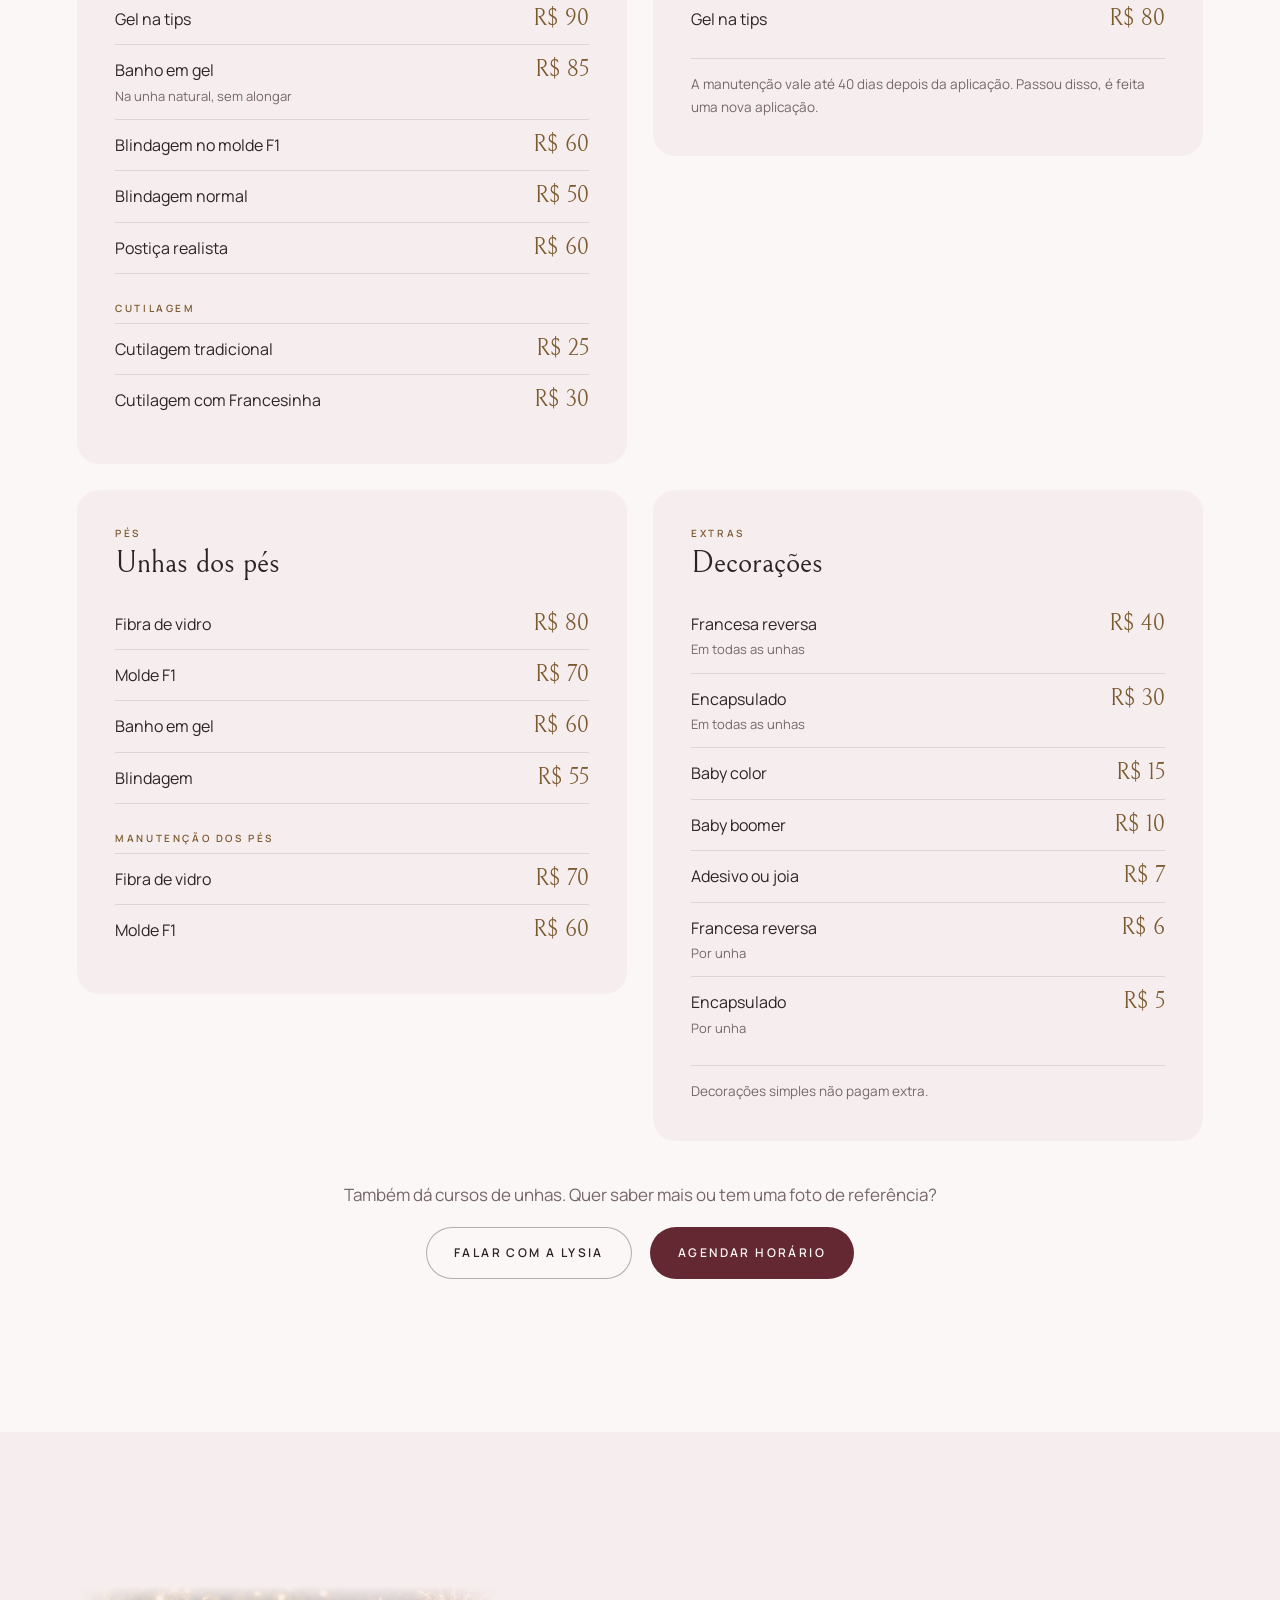
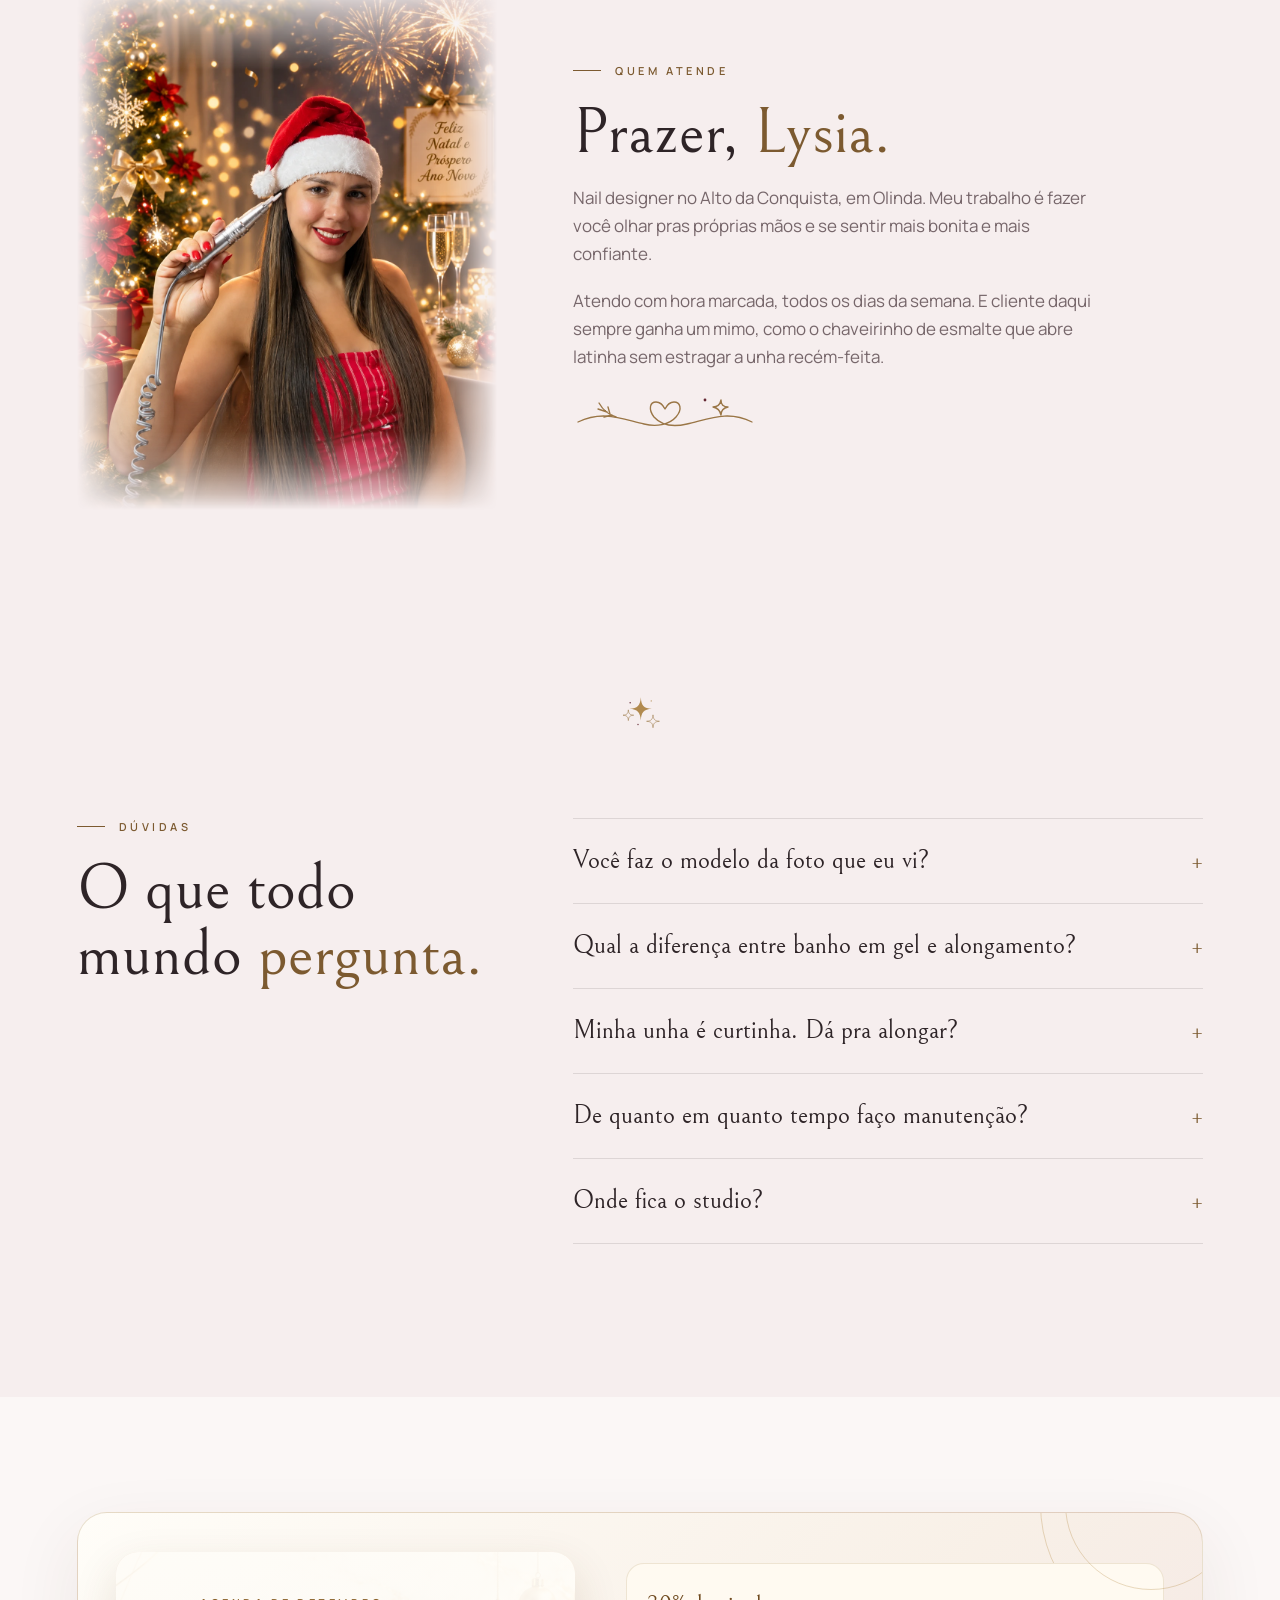
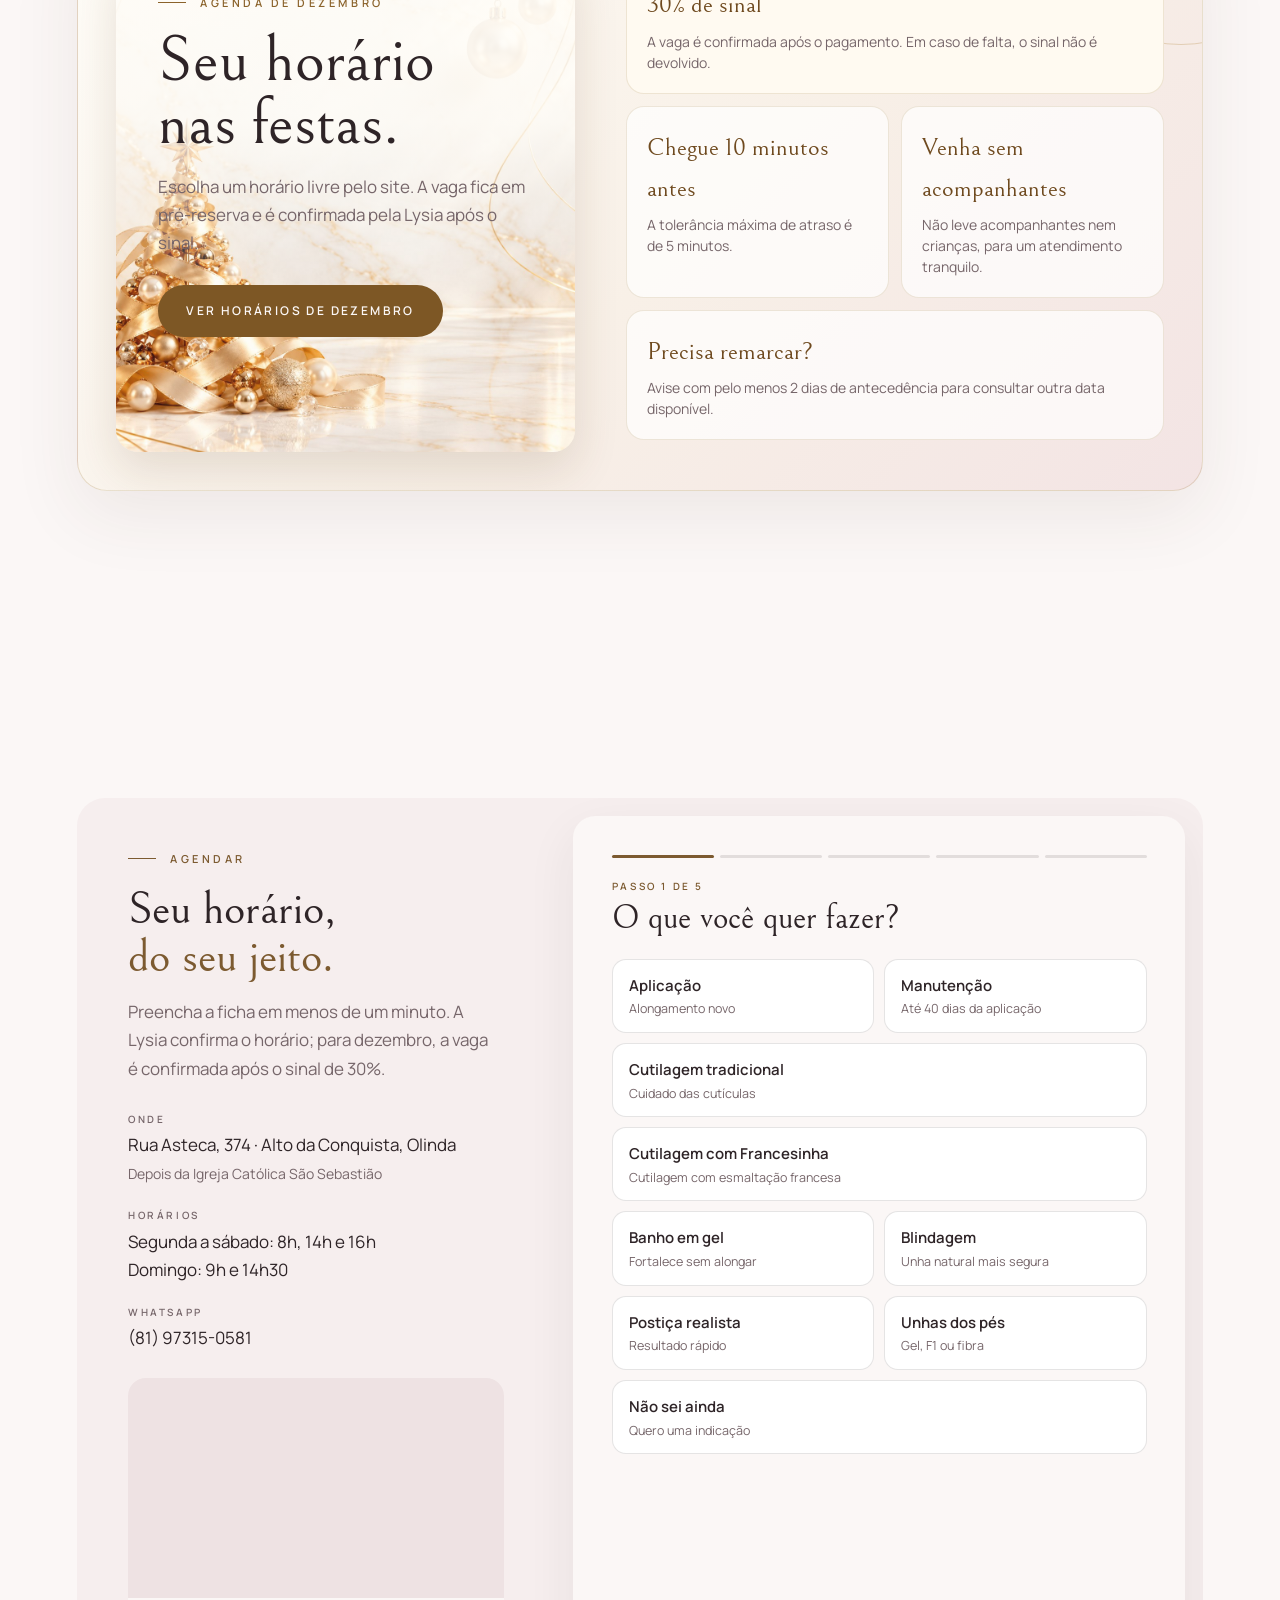
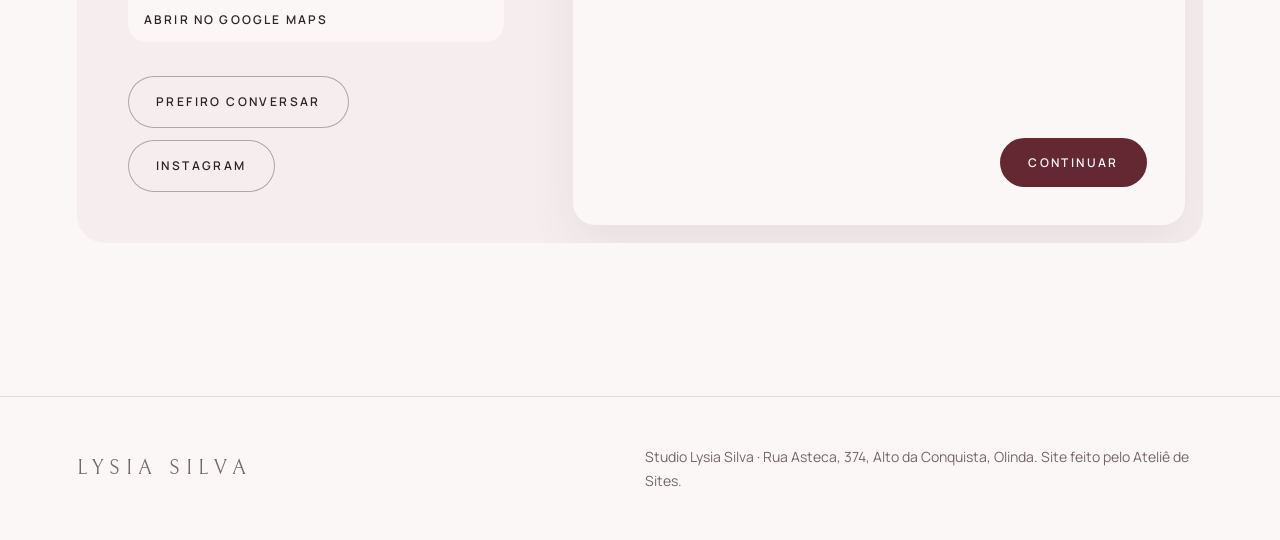
==== commit e013678d: "Atualiza os preços das mãos para a tabela corrigida da Lysia" ====
--- a/index.html
+++ b/index.html
@@ -592,13 +592,14 @@
         <div class="preco rv">
           <h3><small>Mãos</small>Alongamento</h3>
           <ul>
-            <li><span>Molde russo</span><b>R$ 110</b></li>
-            <li><span>Molde F1</span><b>R$ 100</b></li>
-            <li><span>Fibra de vidro</span><b>R$ 100</b></li>
-            <li><span>Gel na tips</span><b>R$ 85</b></li>
-            <li><span>Banho em gel<em>Na unha natural, sem alongar</em></span><b>R$ 70</b></li>
-            <li><span>Blindagem</span><b>R$ 55</b></li>
-            <li><span>Postiça realista</span><b>R$ 50</b></li>
+            <li><span>Molde russo</span><b>R$ 120</b></li>
+            <li><span>Molde F1</span><b>R$ 105</b></li>
+            <li><span>Fibra de vidro</span><b>R$ 115</b></li>
+            <li><span>Gel na tips</span><b>R$ 90</b></li>
+            <li><span>Banho em gel<em>Na unha natural, sem alongar</em></span><b>R$ 85</b></li>
+            <li><span>Blindagem no molde F1</span><b>R$ 60</b></li>
+            <li><span>Blindagem normal</span><b>R$ 50</b></li>
+            <li><span>Postiça realista</span><b>R$ 60</b></li>
             <li class="sub">Cutilagem</li>
             <li><span>Cutilagem tradicional</span><b>R$ 25</b></li>
             <li><span>Cutilagem com Francesinha</span><b>R$ 30</b></li>
@@ -607,10 +608,10 @@
         <div class="preco rv">
           <h3><small>Mãos</small>Manutenção</h3>
           <ul>
-            <li><span>Molde russo</span><b>R$ 100</b></li>
-            <li><span>Molde F1</span><b>R$ 90</b></li>
-            <li><span>Fibra de vidro</span><b>R$ 85</b></li>
-            <li><span>Gel na tips</span><b>R$ 75</b></li>
+            <li><span>Molde russo</span><b>R$ 110</b></li>
+            <li><span>Molde F1</span><b>R$ 100</b></li>
+            <li><span>Fibra de vidro</span><b>R$ 100</b></li>
+            <li><span>Gel na tips</span><b>R$ 80</b></li>
           </ul>
           <p class="obs">A manutenção vale até 40 dias depois da aplicação. Passou disso, é feita uma nova aplicação.</p>
         </div>
@@ -729,6 +730,7 @@
                 <label class="fc-opt"><input type="radio" name="servico" value="Aplicação"><span><b>Aplicação</b><small>Alongamento novo</small></span></label>
                 <label class="fc-opt"><input type="radio" name="servico" value="Manutenção"><span><b>Manutenção</b><small>Até 40 dias da aplicação</small></span></label>
                 <label class="fc-opt fc-larga"><input type="radio" name="servico" value="Cutilagem tradicional"><span><b>Cutilagem tradicional</b><small>Cuidado das cutículas</small></span></label>
+                <label class="fc-opt fc-larga"><input type="radio" name="servico" value="Cutilagem com Francesinha"><span><b>Cutilagem com Francesinha</b><small>Cutilagem com esmaltação francesa</small></span></label>
                 <label class="fc-opt"><input type="radio" name="servico" value="Banho em gel"><span><b>Banho em gel</b><small>Fortalece sem alongar</small></span></label>
                 <label class="fc-opt"><input type="radio" name="servico" value="Blindagem"><span><b>Blindagem</b><small>Unha natural mais segura</small></span></label>
                 <label class="fc-opt"><input type="radio" name="servico" value="Postiça realista"><span><b>Postiça realista</b><small>Resultado rápido</small></span></label>
